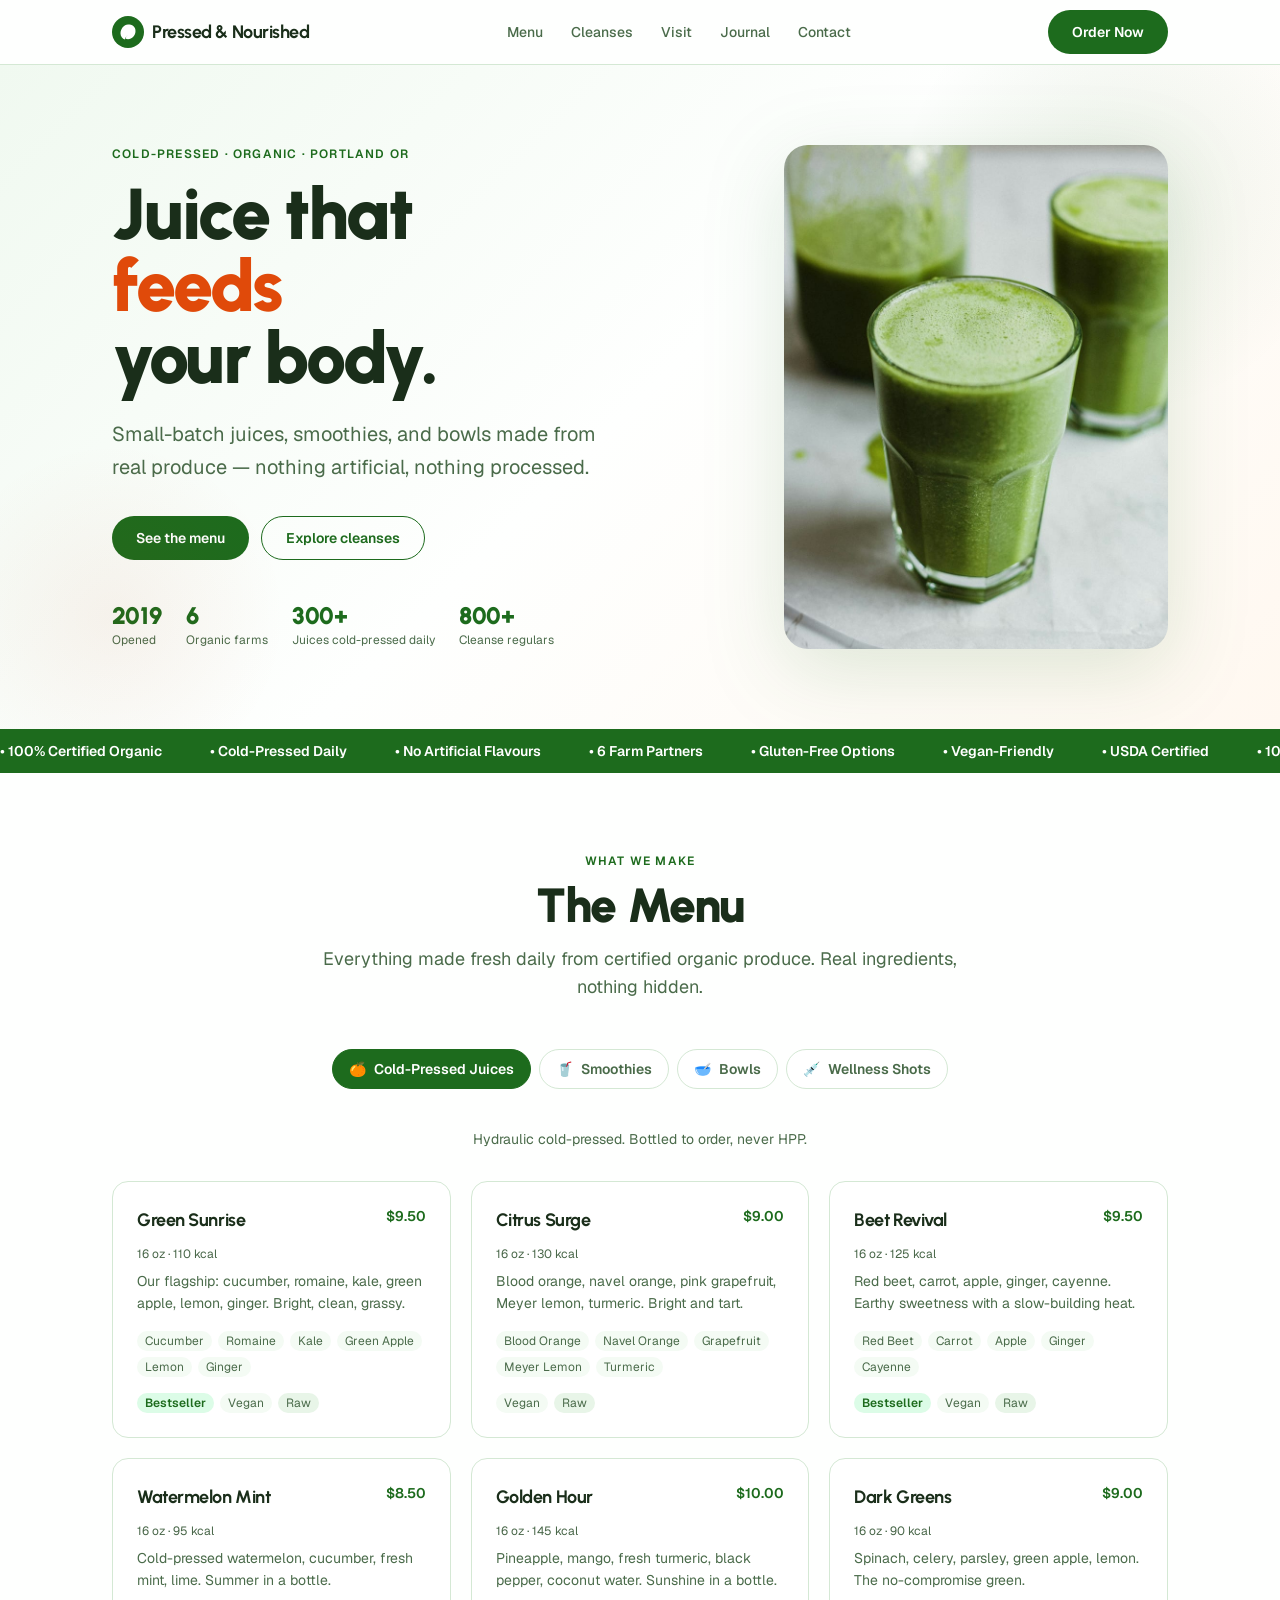
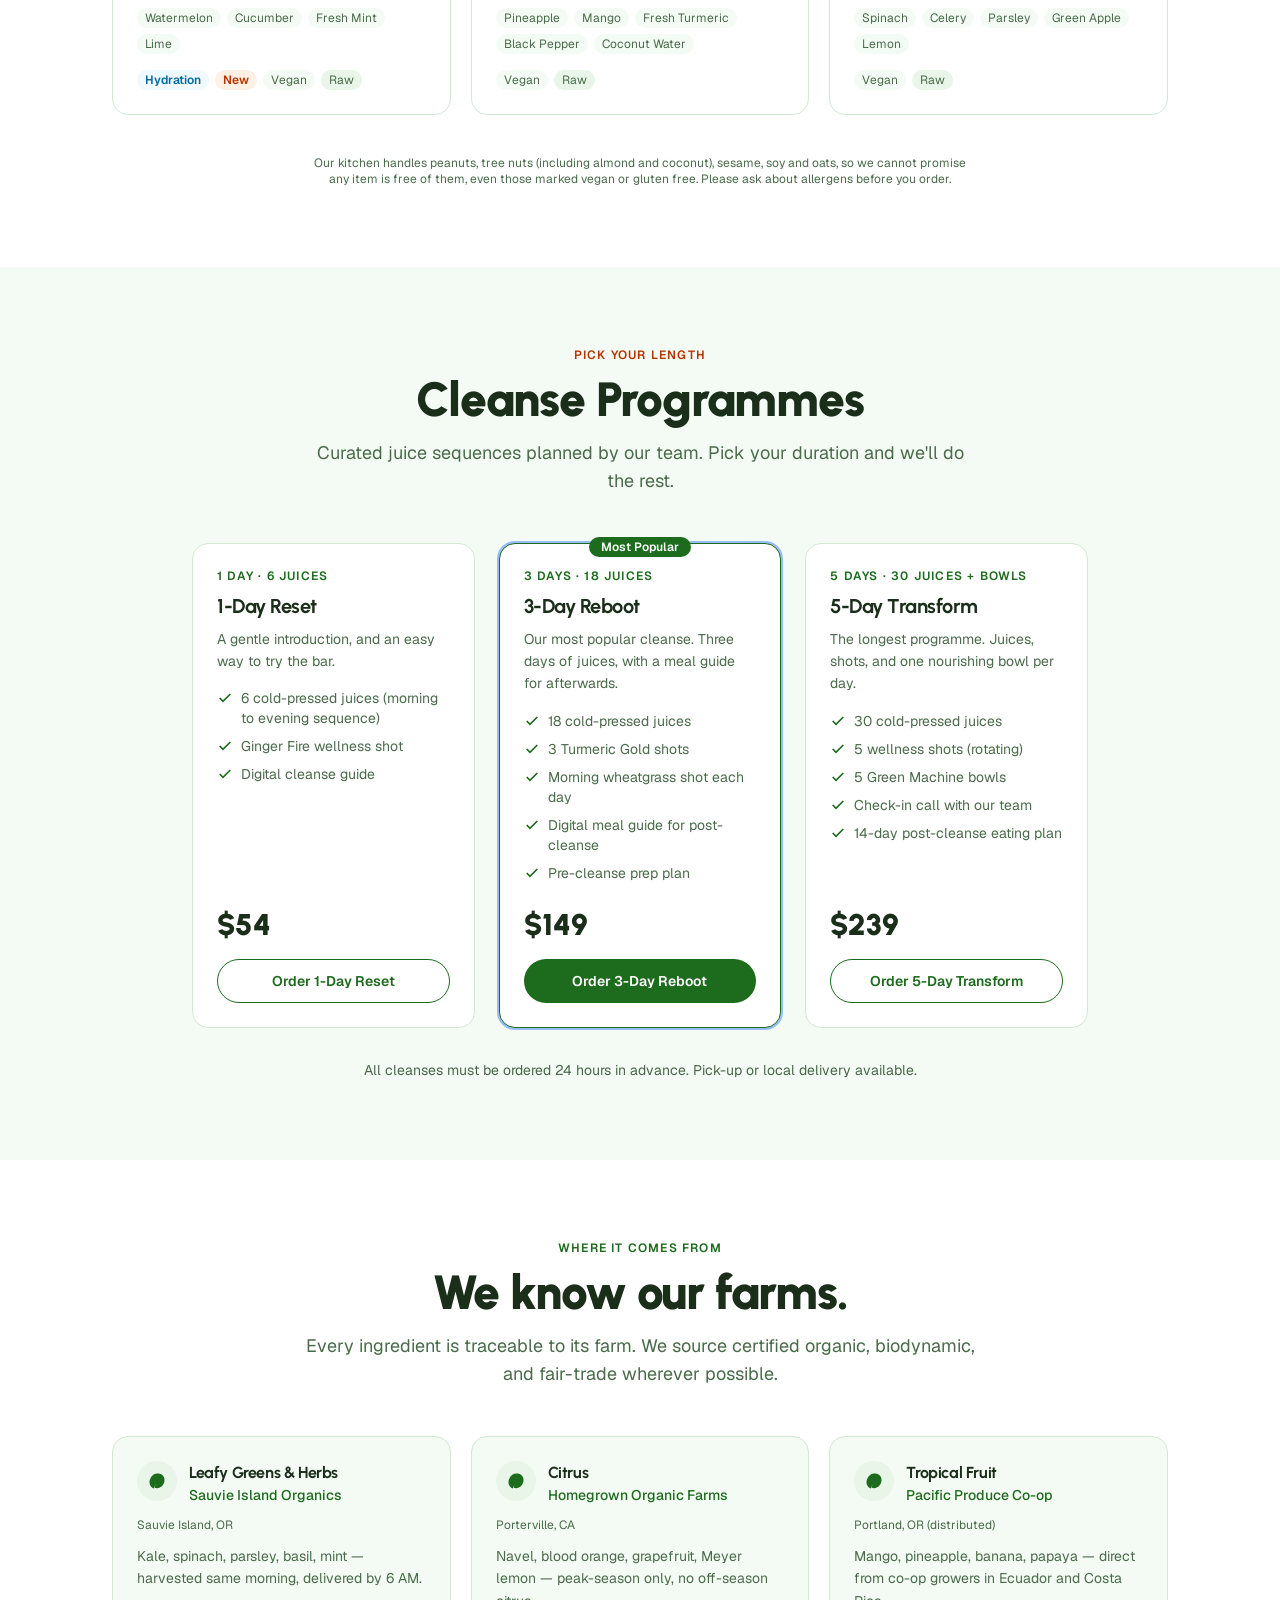
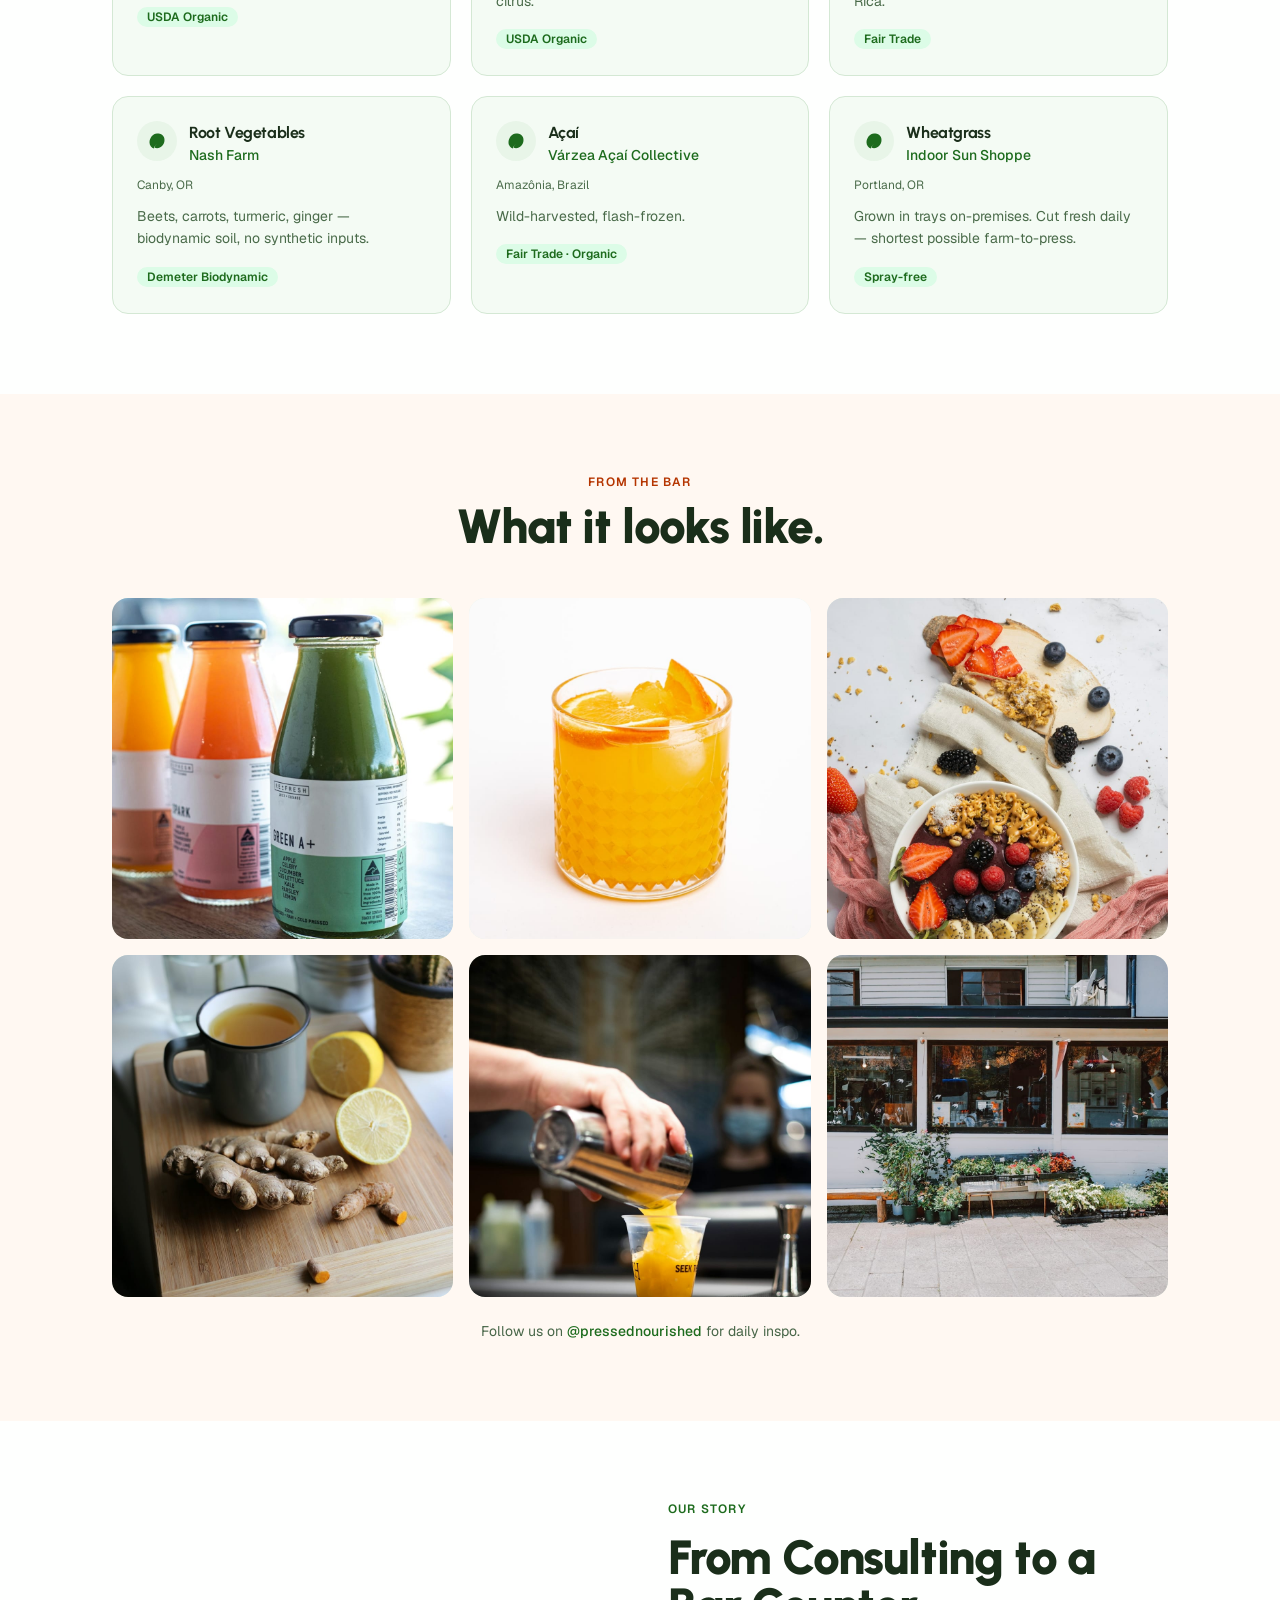
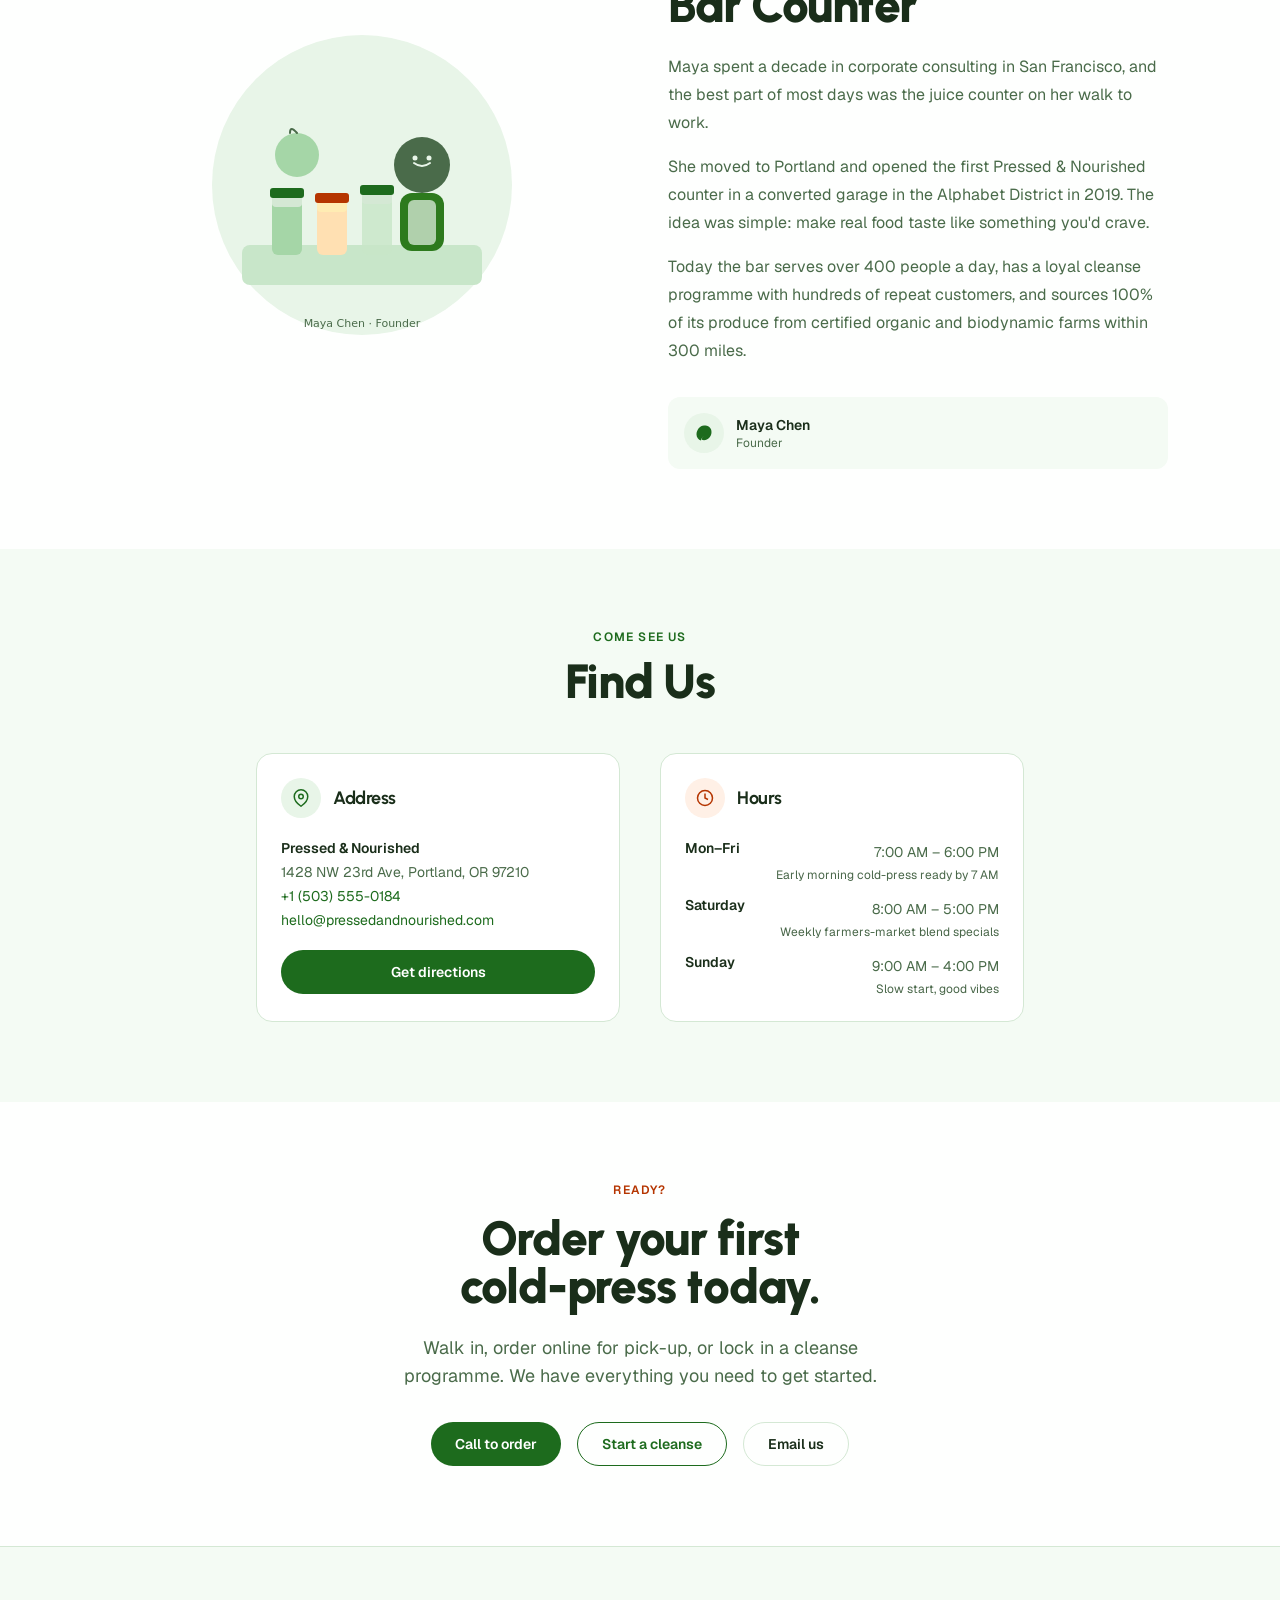
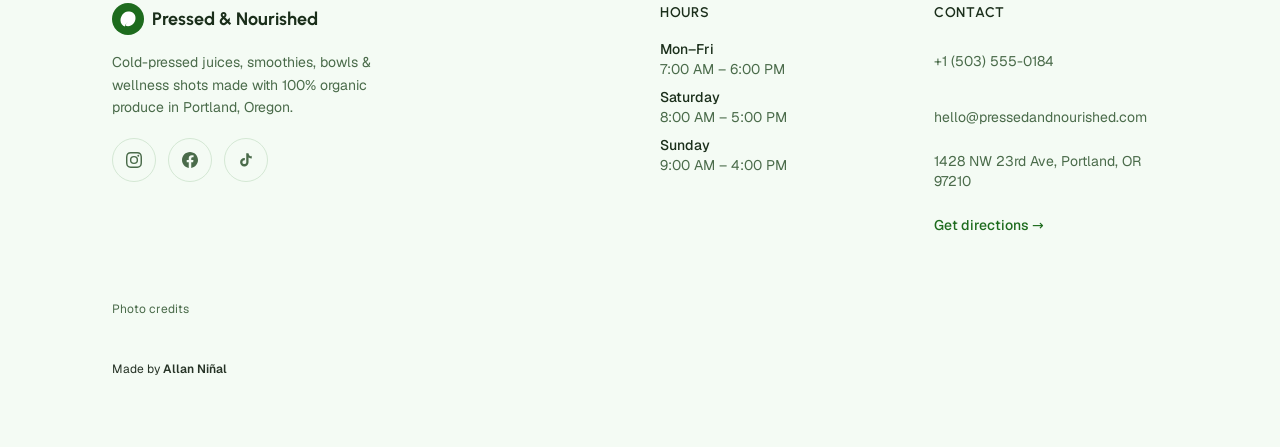
==== index.html @ 3d44700c "Citrus Press HTML edition 1.0.0 Co-Authored-By: Claude Sonnet 5.5 <noreply@anthropic.com> Claude-Ses" ====
<!DOCTYPE html><html lang="en" class="scroll-smooth"> <head><meta charset="utf-8"><meta name="viewport" content="width=device-width, initial-scale=1, viewport-fit=cover"><meta name="theme-color" content="#1D6B1D"><meta name="color-scheme" content="light"><title>Pressed &amp; Nourished — Cold-Pressed Juice Bar, Portland OR</title><meta name="description" content="Portland's cold-pressed juice bar. Small-batch juices, smoothies, açaí bowls, wellness shots and cleanses, all organic, made daily on NW 23rd."><link rel="canonical" href="https://example.com/"><meta name="robots" content="index, follow"><meta name="author" content="Pressed &#38; Nourished"><!-- Open Graph --><meta property="og:title" content="Pressed &#38; Nourished — Cold-Pressed Juice Bar, Portland OR"><meta property="og:description" content="Portland's cold-pressed juice bar. Small-batch juices, smoothies, açaí bowls, wellness shots and cleanses, all organic, made daily on NW 23rd."><meta property="og:url" content="https://example.com/"><meta property="og:type" content="website"><meta property="og:site_name" content="Pressed &#38; Nourished"><meta property="og:locale" content="en_US"><meta property="og:image" content="https://example.com/og-image.png"><meta property="og:image:type" content="image/png"><meta property="og:image:width" content="1200"><meta property="og:image:height" content="630"><meta property="og:image:alt" content="Pressed &#38; Nourished — Cold-Pressed Juice Bar, Portland OR"><!-- Twitter / X --><meta name="twitter:card" content="summary_large_image"><meta name="twitter:site" content="@example"><meta name="twitter:creator" content="@example"><meta name="twitter:title" content="Pressed &#38; Nourished — Cold-Pressed Juice Bar, Portland OR"><meta name="twitter:description" content="Portland's cold-pressed juice bar. Small-batch juices, smoothies, açaí bowls, wellness shots and cleanses, all organic, made daily on NW 23rd."><meta name="twitter:image" content="https://example.com/og-image.png"><link rel="icon" href="./favicon.svg" type="image/svg+xml"><link rel="apple-touch-icon" href="./favicon.svg"><script type="application/ld+json">{"@context":"https://schema.org","@type":["FoodEstablishment","LocalBusiness"],"name":"Pressed & Nourished","description":"Portland's cold-pressed juice bar. Small-batch juices, smoothies, açaí bowls, wellness shots and cleanses, all organic, made daily on NW 23rd.","url":"https://example.com/","telephone":"+1 (503) 555-0184","email":"hello@pressedandnourished.com","address":{"@type":"PostalAddress","streetAddress":"1428 NW 23rd Ave","addressLocality":"Portland","addressRegion":"OR","postalCode":"97210","addressCountry":"US"},"geo":{"@type":"GeoCoordinates","latitude":45.5302,"longitude":-122.6975},"servesCuisine":["Juice","Smoothies","Açaí Bowls"],"priceRange":"$","openingHoursSpecification":[{"@type":"OpeningHoursSpecification","dayOfWeek":["Monday","Tuesday","Wednesday","Thursday","Friday"],"opens":"07:00","closes":"18:00"},{"@type":"OpeningHoursSpecification","dayOfWeek":"Saturday","opens":"08:00","closes":"17:00"},{"@type":"OpeningHoursSpecification","dayOfWeek":"Sunday","opens":"09:00","closes":"16:00"}],"sameAs":["https://instagram.com/pressednourished","https://facebook.com/pressednourished","https://tiktok.com/@pressednourished"],"hasMenu":"https://example.com/#menu","foundingDate":"2019","image":"https://example.com/og-image.png"}</script><script type="application/ld+json">{"@context":"https://schema.org","@type":"Person","name":"Pressed & Nourished","url":"#","sameAs":["#","#","#"]}</script><link rel="stylesheet" href="./assets/index.Bf0A5YHW.css">
<style>@keyframes marquee{0%{transform:translate(0)}to{transform:translate(-50%)}}@media (prefers-reduced-motion: reduce){[data-astro-cid-j7pv25f6][style*="animation:marquee"]{animation:none}}
</style><script type="module">const s=document.querySelectorAll('[role="tab"]'),c=document.querySelectorAll('[role="tabpanel"]');s.forEach(e=>{e.addEventListener("click",()=>{const l=e.dataset.tab;s.forEach(t=>{t.setAttribute("aria-selected","false"),t.classList.remove("active")}),e.setAttribute("aria-selected","true"),e.classList.add("active"),c.forEach(t=>{const a=t;a.style.display=a.dataset.panel===l?"":"none"})})});
</script></head> <body class="min-h-screen flex flex-col antialiased"> <header style="background-color: var(--color-bg); border-bottom: 1px solid var(--color-border);" class="sticky top-0 z-50" data-astro-cid-ctg3m53h> <div class="container-x" data-astro-cid-ctg3m53h> <div class="flex items-center justify-between h-16" data-astro-cid-ctg3m53h> <!-- Logo / brand --> <a href="./index.html" class="flex items-center gap-2 focus-visible:outline-none focus-visible:ring-2 focus-visible:ring-offset-2" style="--tw-ring-color: var(--color-accent);" aria-label="Pressed &#38; Nourished home" data-astro-cid-ctg3m53h> <!-- Leaf icon SVG --> <span aria-hidden="true" style="display:inline-flex;align-items:center;justify-content:center;width:32px;height:32px;background-color:var(--color-accent);border-radius:50%;" data-astro-cid-ctg3m53h> <svg width="18" height="18" viewBox="0 0 24 24" fill="none" aria-hidden="true" data-astro-cid-ctg3m53h> <path d="M12 2C6.5 2 2 8 2 14c0 4 2.5 7 6 8 .5-3 2-5 4-6-2 1-3 3-3 5 1 .3 2 .5 3 .5 5.5 0 10-5 10-11S17.5 2 12 2z" fill="white" data-astro-cid-ctg3m53h></path> </svg> </span> <span class="font-display font-bold text-lg tracking-tight" style="color:var(--color-text);" data-astro-cid-ctg3m53h>Pressed &amp; Nourished</span> </a> <!-- Desktop nav --> <nav aria-label="Primary navigation" class="hidden lg:flex items-center gap-1" data-astro-cid-ctg3m53h> <a href="./menu/index.html" class="nav-link px-3" data-astro-cid-ctg3m53h>Menu</a><a href="./index.html#cleanse" class="nav-link px-3" data-astro-cid-ctg3m53h>Cleanses</a><a href="./index.html#location" class="nav-link px-3" data-astro-cid-ctg3m53h>Visit</a><a href="./journal/index.html" class="nav-link px-3" data-astro-cid-ctg3m53h>Journal</a><a href="./contact/index.html" class="nav-link px-3" data-astro-cid-ctg3m53h>Contact</a> </nav> <!-- CTA --> <a href="./index.html#order" class="btn-primary hidden lg:inline-flex" data-astro-cid-ctg3m53h>Order Now</a> <!-- Phone: menu and order button (no JavaScript) --> <div class="lg:hidden flex items-center gap-2" data-astro-cid-ctg3m53h> <details class="mobile-menu" data-astro-cid-ctg3m53h> <summary aria-label="Menu" data-astro-cid-ctg3m53h>Menu</summary> <nav aria-label="Mobile navigation" data-astro-cid-ctg3m53h> <a href="./menu/index.html" data-astro-cid-ctg3m53h>Menu</a><a href="./index.html#cleanse" data-astro-cid-ctg3m53h>Cleanses</a><a href="./index.html#location" data-astro-cid-ctg3m53h>Visit</a><a href="./journal/index.html" data-astro-cid-ctg3m53h>Journal</a><a href="./contact/index.html" data-astro-cid-ctg3m53h>Contact</a> </nav> </details> <a href="./index.html#order" class="btn-primary text-sm whitespace-nowrap" data-astro-cid-ctg3m53h>Order</a> </div> </div> </div> </header>  <main class="flex-1" id="main-content">    <section id="hero" class="relative overflow-hidden" style="background:linear-gradient(135deg,#F0F9F0 0%,#FEFFFE 50%,#FFF8F0 100%);padding-top:5rem;padding-bottom:5rem;" data-astro-cid-j7pv25f6> <!-- Decorative blobs --> <div aria-hidden="true" style="position:absolute;top:-6rem;right:-4rem;width:28rem;height:28rem;background:radial-gradient(circle,rgba(29,107,29,0.08) 0%,transparent 70%);border-radius:50%;pointer-events:none;" data-astro-cid-j7pv25f6></div> <div aria-hidden="true" style="position:absolute;bottom:-4rem;left:-4rem;width:22rem;height:22rem;background:radial-gradient(circle,rgba(181,53,0,0.06) 0%,transparent 70%);border-radius:50%;pointer-events:none;" data-astro-cid-j7pv25f6></div> <div class="container-x" data-astro-cid-j7pv25f6> <div class="grid lg:grid-cols-2 gap-12 lg:gap-16 items-center" data-astro-cid-j7pv25f6> <!-- Text --> <div data-astro-cid-j7pv25f6> <p class="eyebrow mb-4" data-astro-cid-j7pv25f6>Cold-pressed &middot; Organic &middot; Portland OR</p> <h1 id="hero-heading" class="font-display font-black text-5xl sm:text-6xl lg:text-7xl leading-none mb-6" style="color:var(--color-text);letter-spacing:-0.03em;" data-astro-cid-j7pv25f6>
Juice that<br data-astro-cid-j7pv25f6> <span style="color:var(--color-orange-light);" data-astro-cid-j7pv25f6>feeds</span><br data-astro-cid-j7pv25f6>
your body.
</h1> <p class="text-lg sm:text-xl mb-8 max-w-lg" style="color:var(--color-text-muted);line-height:1.65;" data-astro-cid-j7pv25f6> Small-batch juices, smoothies, and bowls made from real produce — nothing artificial, nothing processed. </p> <div class="flex flex-wrap gap-3" data-astro-cid-j7pv25f6> <a href="#menu" class="btn-primary" data-astro-cid-j7pv25f6>
See the menu
</a> <a href="#cleanse" class="btn-ghost-green" data-astro-cid-j7pv25f6>
Explore cleanses
</a> </div> <!-- Quick trust stats --> <div class="mt-10 flex flex-wrap gap-6" data-astro-cid-j7pv25f6> <div data-astro-cid-j7pv25f6> <p class="font-display font-black text-2xl" style="color:var(--color-accent);" data-astro-cid-j7pv25f6>2019</p> <p class="text-xs" style="color:var(--color-text-muted);" data-astro-cid-j7pv25f6>Opened</p> </div><div data-astro-cid-j7pv25f6> <p class="font-display font-black text-2xl" style="color:var(--color-accent);" data-astro-cid-j7pv25f6>6</p> <p class="text-xs" style="color:var(--color-text-muted);" data-astro-cid-j7pv25f6>Organic farms</p> </div><div data-astro-cid-j7pv25f6> <p class="font-display font-black text-2xl" style="color:var(--color-accent);" data-astro-cid-j7pv25f6>300+</p> <p class="text-xs" style="color:var(--color-text-muted);" data-astro-cid-j7pv25f6>Juices cold-pressed daily</p> </div><div data-astro-cid-j7pv25f6> <p class="font-display font-black text-2xl" style="color:var(--color-accent);" data-astro-cid-j7pv25f6>800+</p> <p class="text-xs" style="color:var(--color-text-muted);" data-astro-cid-j7pv25f6>Cleanse regulars</p> </div> </div> </div> <!-- Hero illustration --> <div class="flex justify-center lg:justify-end" data-astro-cid-j7pv25f6> <div class="relative w-full max-w-sm" data-astro-cid-j7pv25f6> <img src="./images/hero.jpg" alt="A glass of vibrant cold-pressed green juice" width="800" height="1050" fetchpriority="high" decoding="async" class="w-full h-auto rounded-3xl" style="aspect-ratio:8/10.5; object-fit:cover; filter:drop-shadow(0 20px 40px rgba(29,107,29,0.15));" data-astro-cid-j7pv25f6> </div> </div> </div> </div> </section>  <div style="background-color:var(--color-accent);padding:0.75rem 0;overflow:hidden;" aria-hidden="true" data-astro-cid-j7pv25f6> <div style="display:flex;gap:3rem;white-space:nowrap;animation:marquee 18s linear infinite;" data-astro-cid-j7pv25f6> <span class="text-sm font-semibold" style="color:white;" data-astro-cid-j7pv25f6>&#x2022; 100% Certified Organic</span><span class="text-sm font-semibold" style="color:white;" data-astro-cid-j7pv25f6>&#x2022; Cold-Pressed Daily</span><span class="text-sm font-semibold" style="color:white;" data-astro-cid-j7pv25f6>&#x2022; No Artificial Flavours</span><span class="text-sm font-semibold" style="color:white;" data-astro-cid-j7pv25f6>&#x2022; 6 Farm Partners</span><span class="text-sm font-semibold" style="color:white;" data-astro-cid-j7pv25f6>&#x2022; Gluten-Free Options</span><span class="text-sm font-semibold" style="color:white;" data-astro-cid-j7pv25f6>&#x2022; Vegan-Friendly</span><span class="text-sm font-semibold" style="color:white;" data-astro-cid-j7pv25f6>&#x2022; USDA Certified</span><span class="text-sm font-semibold" style="color:white;" data-astro-cid-j7pv25f6>&#x2022; 100% Certified Organic</span><span class="text-sm font-semibold" style="color:white;" data-astro-cid-j7pv25f6>&#x2022; Cold-Pressed Daily</span><span class="text-sm font-semibold" style="color:white;" data-astro-cid-j7pv25f6>&#x2022; No Artificial Flavours</span><span class="text-sm font-semibold" style="color:white;" data-astro-cid-j7pv25f6>&#x2022; 6 Farm Partners</span><span class="text-sm font-semibold" style="color:white;" data-astro-cid-j7pv25f6>&#x2022; Gluten-Free Options</span><span class="text-sm font-semibold" style="color:white;" data-astro-cid-j7pv25f6>&#x2022; Vegan-Friendly</span><span class="text-sm font-semibold" style="color:white;" data-astro-cid-j7pv25f6>&#x2022; USDA Certified</span> </div> </div>   <section id="menu" class="py-20" data-astro-cid-j7pv25f6> <div class="container-x" data-astro-cid-j7pv25f6> <div class="text-center mb-12" data-astro-cid-j7pv25f6> <p class="eyebrow mb-3" data-astro-cid-j7pv25f6>What we make</p> <h2 class="font-display font-black text-4xl sm:text-5xl mb-4" style="color:var(--color-text);" data-astro-cid-j7pv25f6>The Menu</h2> <p class="text-lg max-w-2xl mx-auto" style="color:var(--color-text-muted);" data-astro-cid-j7pv25f6>
Everything made fresh daily from certified organic produce. Real ingredients, nothing hidden.
</p> </div> <!-- Tab buttons --> <div class="flex flex-wrap gap-2 justify-center mb-10" role="tablist" aria-label="Menu categories" data-astro-cid-j7pv25f6> <button role="tab" aria-selected="true" aria-controls="tab-panel-cold-pressed" id="tab-btn-cold-pressed" class="tab-btn" data-tab="cold-pressed" data-astro-cid-j7pv25f6> <span aria-hidden="true" data-astro-cid-j7pv25f6>🍊</span> Cold-Pressed Juices </button><button role="tab" aria-selected="false" aria-controls="tab-panel-smoothies" id="tab-btn-smoothies" class="tab-btn" data-tab="smoothies" data-astro-cid-j7pv25f6> <span aria-hidden="true" data-astro-cid-j7pv25f6>🥤</span> Smoothies </button><button role="tab" aria-selected="false" aria-controls="tab-panel-bowls" id="tab-btn-bowls" class="tab-btn" data-tab="bowls" data-astro-cid-j7pv25f6> <span aria-hidden="true" data-astro-cid-j7pv25f6>🥣</span> Bowls </button><button role="tab" aria-selected="false" aria-controls="tab-panel-shots" id="tab-btn-shots" class="tab-btn" data-tab="shots" data-astro-cid-j7pv25f6> <span aria-hidden="true" data-astro-cid-j7pv25f6>💉</span> Wellness Shots </button> </div> <!-- Tab panels --> <div id="tab-panel-cold-pressed" role="tabpanel" aria-labelledby="tab-btn-cold-pressed" data-panel="cold-pressed" style="" data-astro-cid-j7pv25f6> <p class="text-center text-sm mb-8" style="color:var(--color-text-muted);" data-astro-cid-j7pv25f6>Hydraulic cold-pressed. Bottled to order, never HPP.</p> <div class="grid sm:grid-cols-2 lg:grid-cols-3 gap-5" id="menu-grid-cold-pressed" data-astro-cid-j7pv25f6> <article class="card group relative" data-astro-cid-j7pv25f6> <div class="flex items-start justify-between gap-3 mb-3" data-astro-cid-j7pv25f6> <h3 class="font-display font-bold text-lg" style="color:var(--color-text);" data-astro-cid-j7pv25f6>Green Sunrise</h3> <span class="shrink-0 font-semibold text-sm" style="color:var(--color-accent);" data-astro-cid-j7pv25f6>$9.50</span> </div> <p class="text-xs mb-2" style="color:var(--color-text-subtle);" data-astro-cid-j7pv25f6>16 oz · 110 kcal</p> <p class="text-sm mb-4" style="color:var(--color-text-muted);line-height:1.6;" data-astro-cid-j7pv25f6>Our flagship: cucumber, romaine, kale, green apple, lemon, ginger. Bright, clean, grassy.</p> <!-- Ingredient chips --> <div class="flex flex-wrap gap-1.5 mb-4" data-astro-cid-j7pv25f6> <span class="inline-flex text-xs px-2 py-0.5 rounded-full" style="background-color:var(--color-surface-2);color:var(--color-text-muted);" data-astro-cid-j7pv25f6>Cucumber</span><span class="inline-flex text-xs px-2 py-0.5 rounded-full" style="background-color:var(--color-surface-2);color:var(--color-text-muted);" data-astro-cid-j7pv25f6>Romaine</span><span class="inline-flex text-xs px-2 py-0.5 rounded-full" style="background-color:var(--color-surface-2);color:var(--color-text-muted);" data-astro-cid-j7pv25f6>Kale</span><span class="inline-flex text-xs px-2 py-0.5 rounded-full" style="background-color:var(--color-surface-2);color:var(--color-text-muted);" data-astro-cid-j7pv25f6>Green Apple</span><span class="inline-flex text-xs px-2 py-0.5 rounded-full" style="background-color:var(--color-surface-2);color:var(--color-text-muted);" data-astro-cid-j7pv25f6>Lemon</span><span class="inline-flex text-xs px-2 py-0.5 rounded-full" style="background-color:var(--color-surface-2);color:var(--color-text-muted);" data-astro-cid-j7pv25f6>Ginger</span> </div> <!-- Benefit tags --> <div class="flex flex-wrap gap-1.5" data-astro-cid-j7pv25f6> <span class="inline-flex text-xs font-semibold px-2 py-0.5 rounded-full" style="background-color:var(--color-tag-best-bg);color:var(--color-tag-best);" data-astro-cid-j7pv25f6>Bestseller</span> <span class="inline-flex text-xs px-2 py-0.5 rounded-full" style="background-color:var(--color-surface-2);color:var(--color-text-muted);" data-astro-cid-j7pv25f6>Vegan</span><span class="inline-flex text-xs px-2 py-0.5 rounded-full" style="background-color:var(--color-surface-3);color:var(--color-text-muted);" data-astro-cid-j7pv25f6>Raw</span> </div> </article><article class="card group relative" data-astro-cid-j7pv25f6> <div class="flex items-start justify-between gap-3 mb-3" data-astro-cid-j7pv25f6> <h3 class="font-display font-bold text-lg" style="color:var(--color-text);" data-astro-cid-j7pv25f6>Citrus Surge</h3> <span class="shrink-0 font-semibold text-sm" style="color:var(--color-accent);" data-astro-cid-j7pv25f6>$9.00</span> </div> <p class="text-xs mb-2" style="color:var(--color-text-subtle);" data-astro-cid-j7pv25f6>16 oz · 130 kcal</p> <p class="text-sm mb-4" style="color:var(--color-text-muted);line-height:1.6;" data-astro-cid-j7pv25f6>Blood orange, navel orange, pink grapefruit, Meyer lemon, turmeric. Bright and tart.</p> <!-- Ingredient chips --> <div class="flex flex-wrap gap-1.5 mb-4" data-astro-cid-j7pv25f6> <span class="inline-flex text-xs px-2 py-0.5 rounded-full" style="background-color:var(--color-surface-2);color:var(--color-text-muted);" data-astro-cid-j7pv25f6>Blood Orange</span><span class="inline-flex text-xs px-2 py-0.5 rounded-full" style="background-color:var(--color-surface-2);color:var(--color-text-muted);" data-astro-cid-j7pv25f6>Navel Orange</span><span class="inline-flex text-xs px-2 py-0.5 rounded-full" style="background-color:var(--color-surface-2);color:var(--color-text-muted);" data-astro-cid-j7pv25f6>Grapefruit</span><span class="inline-flex text-xs px-2 py-0.5 rounded-full" style="background-color:var(--color-surface-2);color:var(--color-text-muted);" data-astro-cid-j7pv25f6>Meyer Lemon</span><span class="inline-flex text-xs px-2 py-0.5 rounded-full" style="background-color:var(--color-surface-2);color:var(--color-text-muted);" data-astro-cid-j7pv25f6>Turmeric</span> </div> <!-- Benefit tags --> <div class="flex flex-wrap gap-1.5" data-astro-cid-j7pv25f6>  <span class="inline-flex text-xs px-2 py-0.5 rounded-full" style="background-color:var(--color-surface-2);color:var(--color-text-muted);" data-astro-cid-j7pv25f6>Vegan</span><span class="inline-flex text-xs px-2 py-0.5 rounded-full" style="background-color:var(--color-surface-3);color:var(--color-text-muted);" data-astro-cid-j7pv25f6>Raw</span> </div> </article><article class="card group relative" data-astro-cid-j7pv25f6> <div class="flex items-start justify-between gap-3 mb-3" data-astro-cid-j7pv25f6> <h3 class="font-display font-bold text-lg" style="color:var(--color-text);" data-astro-cid-j7pv25f6>Beet Revival</h3> <span class="shrink-0 font-semibold text-sm" style="color:var(--color-accent);" data-astro-cid-j7pv25f6>$9.50</span> </div> <p class="text-xs mb-2" style="color:var(--color-text-subtle);" data-astro-cid-j7pv25f6>16 oz · 125 kcal</p> <p class="text-sm mb-4" style="color:var(--color-text-muted);line-height:1.6;" data-astro-cid-j7pv25f6>Red beet, carrot, apple, ginger, cayenne. Earthy sweetness with a slow-building heat.</p> <!-- Ingredient chips --> <div class="flex flex-wrap gap-1.5 mb-4" data-astro-cid-j7pv25f6> <span class="inline-flex text-xs px-2 py-0.5 rounded-full" style="background-color:var(--color-surface-2);color:var(--color-text-muted);" data-astro-cid-j7pv25f6>Red Beet</span><span class="inline-flex text-xs px-2 py-0.5 rounded-full" style="background-color:var(--color-surface-2);color:var(--color-text-muted);" data-astro-cid-j7pv25f6>Carrot</span><span class="inline-flex text-xs px-2 py-0.5 rounded-full" style="background-color:var(--color-surface-2);color:var(--color-text-muted);" data-astro-cid-j7pv25f6>Apple</span><span class="inline-flex text-xs px-2 py-0.5 rounded-full" style="background-color:var(--color-surface-2);color:var(--color-text-muted);" data-astro-cid-j7pv25f6>Ginger</span><span class="inline-flex text-xs px-2 py-0.5 rounded-full" style="background-color:var(--color-surface-2);color:var(--color-text-muted);" data-astro-cid-j7pv25f6>Cayenne</span> </div> <!-- Benefit tags --> <div class="flex flex-wrap gap-1.5" data-astro-cid-j7pv25f6> <span class="inline-flex text-xs font-semibold px-2 py-0.5 rounded-full" style="background-color:var(--color-tag-best-bg);color:var(--color-tag-best);" data-astro-cid-j7pv25f6>Bestseller</span> <span class="inline-flex text-xs px-2 py-0.5 rounded-full" style="background-color:var(--color-surface-2);color:var(--color-text-muted);" data-astro-cid-j7pv25f6>Vegan</span><span class="inline-flex text-xs px-2 py-0.5 rounded-full" style="background-color:var(--color-surface-3);color:var(--color-text-muted);" data-astro-cid-j7pv25f6>Raw</span> </div> </article><article class="card group relative" data-astro-cid-j7pv25f6> <div class="flex items-start justify-between gap-3 mb-3" data-astro-cid-j7pv25f6> <h3 class="font-display font-bold text-lg" style="color:var(--color-text);" data-astro-cid-j7pv25f6>Watermelon Mint</h3> <span class="shrink-0 font-semibold text-sm" style="color:var(--color-accent);" data-astro-cid-j7pv25f6>$8.50</span> </div> <p class="text-xs mb-2" style="color:var(--color-text-subtle);" data-astro-cid-j7pv25f6>16 oz · 95 kcal</p> <p class="text-sm mb-4" style="color:var(--color-text-muted);line-height:1.6;" data-astro-cid-j7pv25f6>Cold-pressed watermelon, cucumber, fresh mint, lime. Summer in a bottle.</p> <!-- Ingredient chips --> <div class="flex flex-wrap gap-1.5 mb-4" data-astro-cid-j7pv25f6> <span class="inline-flex text-xs px-2 py-0.5 rounded-full" style="background-color:var(--color-surface-2);color:var(--color-text-muted);" data-astro-cid-j7pv25f6>Watermelon</span><span class="inline-flex text-xs px-2 py-0.5 rounded-full" style="background-color:var(--color-surface-2);color:var(--color-text-muted);" data-astro-cid-j7pv25f6>Cucumber</span><span class="inline-flex text-xs px-2 py-0.5 rounded-full" style="background-color:var(--color-surface-2);color:var(--color-text-muted);" data-astro-cid-j7pv25f6>Fresh Mint</span><span class="inline-flex text-xs px-2 py-0.5 rounded-full" style="background-color:var(--color-surface-2);color:var(--color-text-muted);" data-astro-cid-j7pv25f6>Lime</span> </div> <!-- Benefit tags --> <div class="flex flex-wrap gap-1.5" data-astro-cid-j7pv25f6> <span class="inline-flex text-xs font-semibold px-2 py-0.5 rounded-full" style="background-color:var(--color-tag-hydrate-bg);color:var(--color-tag-hydrate);" data-astro-cid-j7pv25f6>Hydration</span><span class="inline-flex text-xs font-semibold px-2 py-0.5 rounded-full" style="background-color:var(--color-tag-new-bg);color:var(--color-tag-new);" data-astro-cid-j7pv25f6>New</span> <span class="inline-flex text-xs px-2 py-0.5 rounded-full" style="background-color:var(--color-surface-2);color:var(--color-text-muted);" data-astro-cid-j7pv25f6>Vegan</span><span class="inline-flex text-xs px-2 py-0.5 rounded-full" style="background-color:var(--color-surface-3);color:var(--color-text-muted);" data-astro-cid-j7pv25f6>Raw</span> </div> </article><article class="card group relative" data-astro-cid-j7pv25f6> <div class="flex items-start justify-between gap-3 mb-3" data-astro-cid-j7pv25f6> <h3 class="font-display font-bold text-lg" style="color:var(--color-text);" data-astro-cid-j7pv25f6>Golden Hour</h3> <span class="shrink-0 font-semibold text-sm" style="color:var(--color-accent);" data-astro-cid-j7pv25f6>$10.00</span> </div> <p class="text-xs mb-2" style="color:var(--color-text-subtle);" data-astro-cid-j7pv25f6>16 oz · 145 kcal</p> <p class="text-sm mb-4" style="color:var(--color-text-muted);line-height:1.6;" data-astro-cid-j7pv25f6>Pineapple, mango, fresh turmeric, black pepper, coconut water. Sunshine in a bottle.</p> <!-- Ingredient chips --> <div class="flex flex-wrap gap-1.5 mb-4" data-astro-cid-j7pv25f6> <span class="inline-flex text-xs px-2 py-0.5 rounded-full" style="background-color:var(--color-surface-2);color:var(--color-text-muted);" data-astro-cid-j7pv25f6>Pineapple</span><span class="inline-flex text-xs px-2 py-0.5 rounded-full" style="background-color:var(--color-surface-2);color:var(--color-text-muted);" data-astro-cid-j7pv25f6>Mango</span><span class="inline-flex text-xs px-2 py-0.5 rounded-full" style="background-color:var(--color-surface-2);color:var(--color-text-muted);" data-astro-cid-j7pv25f6>Fresh Turmeric</span><span class="inline-flex text-xs px-2 py-0.5 rounded-full" style="background-color:var(--color-surface-2);color:var(--color-text-muted);" data-astro-cid-j7pv25f6>Black Pepper</span><span class="inline-flex text-xs px-2 py-0.5 rounded-full" style="background-color:var(--color-surface-2);color:var(--color-text-muted);" data-astro-cid-j7pv25f6>Coconut Water</span> </div> <!-- Benefit tags --> <div class="flex flex-wrap gap-1.5" data-astro-cid-j7pv25f6>  <span class="inline-flex text-xs px-2 py-0.5 rounded-full" style="background-color:var(--color-surface-2);color:var(--color-text-muted);" data-astro-cid-j7pv25f6>Vegan</span><span class="inline-flex text-xs px-2 py-0.5 rounded-full" style="background-color:var(--color-surface-3);color:var(--color-text-muted);" data-astro-cid-j7pv25f6>Raw</span> </div> </article><article class="card group relative" data-astro-cid-j7pv25f6> <div class="flex items-start justify-between gap-3 mb-3" data-astro-cid-j7pv25f6> <h3 class="font-display font-bold text-lg" style="color:var(--color-text);" data-astro-cid-j7pv25f6>Dark Greens</h3> <span class="shrink-0 font-semibold text-sm" style="color:var(--color-accent);" data-astro-cid-j7pv25f6>$9.00</span> </div> <p class="text-xs mb-2" style="color:var(--color-text-subtle);" data-astro-cid-j7pv25f6>16 oz · 90 kcal</p> <p class="text-sm mb-4" style="color:var(--color-text-muted);line-height:1.6;" data-astro-cid-j7pv25f6>Spinach, celery, parsley, green apple, lemon. The no-compromise green.</p> <!-- Ingredient chips --> <div class="flex flex-wrap gap-1.5 mb-4" data-astro-cid-j7pv25f6> <span class="inline-flex text-xs px-2 py-0.5 rounded-full" style="background-color:var(--color-surface-2);color:var(--color-text-muted);" data-astro-cid-j7pv25f6>Spinach</span><span class="inline-flex text-xs px-2 py-0.5 rounded-full" style="background-color:var(--color-surface-2);color:var(--color-text-muted);" data-astro-cid-j7pv25f6>Celery</span><span class="inline-flex text-xs px-2 py-0.5 rounded-full" style="background-color:var(--color-surface-2);color:var(--color-text-muted);" data-astro-cid-j7pv25f6>Parsley</span><span class="inline-flex text-xs px-2 py-0.5 rounded-full" style="background-color:var(--color-surface-2);color:var(--color-text-muted);" data-astro-cid-j7pv25f6>Green Apple</span><span class="inline-flex text-xs px-2 py-0.5 rounded-full" style="background-color:var(--color-surface-2);color:var(--color-text-muted);" data-astro-cid-j7pv25f6>Lemon</span> </div> <!-- Benefit tags --> <div class="flex flex-wrap gap-1.5" data-astro-cid-j7pv25f6>  <span class="inline-flex text-xs px-2 py-0.5 rounded-full" style="background-color:var(--color-surface-2);color:var(--color-text-muted);" data-astro-cid-j7pv25f6>Vegan</span><span class="inline-flex text-xs px-2 py-0.5 rounded-full" style="background-color:var(--color-surface-3);color:var(--color-text-muted);" data-astro-cid-j7pv25f6>Raw</span> </div> </article> </div> </div><div id="tab-panel-smoothies" role="tabpanel" aria-labelledby="tab-btn-smoothies" data-panel="smoothies" style="display:none" data-astro-cid-j7pv25f6> <p class="text-center text-sm mb-8" style="color:var(--color-text-muted);" data-astro-cid-j7pv25f6>Whole-blended, nothing strained out. Real fruit, no syrup, no ice cream. Protein optional.</p> <div class="grid sm:grid-cols-2 lg:grid-cols-3 gap-5" id="menu-grid-smoothies" data-astro-cid-j7pv25f6> <article class="card group relative" data-astro-cid-j7pv25f6> <div class="flex items-start justify-between gap-3 mb-3" data-astro-cid-j7pv25f6> <h3 class="font-display font-bold text-lg" style="color:var(--color-text);" data-astro-cid-j7pv25f6>Tropic Thunder</h3> <span class="shrink-0 font-semibold text-sm" style="color:var(--color-accent);" data-astro-cid-j7pv25f6>$11.00</span> </div> <p class="text-xs mb-2" style="color:var(--color-text-subtle);" data-astro-cid-j7pv25f6>20 oz · 310 kcal</p> <p class="text-sm mb-4" style="color:var(--color-text-muted);line-height:1.6;" data-astro-cid-j7pv25f6>Mango, pineapple, banana, coconut milk, lime, toasted coconut. A weekend in Hawaii.</p> <!-- Ingredient chips --> <div class="flex flex-wrap gap-1.5 mb-4" data-astro-cid-j7pv25f6> <span class="inline-flex text-xs px-2 py-0.5 rounded-full" style="background-color:var(--color-surface-2);color:var(--color-text-muted);" data-astro-cid-j7pv25f6>Mango</span><span class="inline-flex text-xs px-2 py-0.5 rounded-full" style="background-color:var(--color-surface-2);color:var(--color-text-muted);" data-astro-cid-j7pv25f6>Pineapple</span><span class="inline-flex text-xs px-2 py-0.5 rounded-full" style="background-color:var(--color-surface-2);color:var(--color-text-muted);" data-astro-cid-j7pv25f6>Banana</span><span class="inline-flex text-xs px-2 py-0.5 rounded-full" style="background-color:var(--color-surface-2);color:var(--color-text-muted);" data-astro-cid-j7pv25f6>Coconut Milk</span><span class="inline-flex text-xs px-2 py-0.5 rounded-full" style="background-color:var(--color-surface-2);color:var(--color-text-muted);" data-astro-cid-j7pv25f6>Lime</span><span class="inline-flex text-xs px-2 py-0.5 rounded-full" style="background-color:var(--color-surface-2);color:var(--color-text-muted);" data-astro-cid-j7pv25f6>Toasted Coconut</span> </div> <!-- Benefit tags --> <div class="flex flex-wrap gap-1.5" data-astro-cid-j7pv25f6> <span class="inline-flex text-xs font-semibold px-2 py-0.5 rounded-full" style="background-color:var(--color-tag-best-bg);color:var(--color-tag-best);" data-astro-cid-j7pv25f6>Bestseller</span> <span class="inline-flex text-xs px-2 py-0.5 rounded-full" style="background-color:var(--color-surface-2);color:var(--color-text-muted);" data-astro-cid-j7pv25f6>Vegan</span><span class="inline-flex text-xs px-2 py-0.5 rounded-full" style="background-color:var(--color-surface-2);color:var(--color-text-muted);" data-astro-cid-j7pv25f6>GF</span> </div> </article><article class="card group relative" data-astro-cid-j7pv25f6> <div class="flex items-start justify-between gap-3 mb-3" data-astro-cid-j7pv25f6> <h3 class="font-display font-bold text-lg" style="color:var(--color-text);" data-astro-cid-j7pv25f6>Berry Boost</h3> <span class="shrink-0 font-semibold text-sm" style="color:var(--color-accent);" data-astro-cid-j7pv25f6>$11.50</span> </div> <p class="text-xs mb-2" style="color:var(--color-text-subtle);" data-astro-cid-j7pv25f6>20 oz · 295 kcal</p> <p class="text-sm mb-4" style="color:var(--color-text-muted);line-height:1.6;" data-astro-cid-j7pv25f6>Wild blueberry, strawberry, raspberry, banana, oat milk, flaxseed, vanilla.</p> <!-- Ingredient chips --> <div class="flex flex-wrap gap-1.5 mb-4" data-astro-cid-j7pv25f6> <span class="inline-flex text-xs px-2 py-0.5 rounded-full" style="background-color:var(--color-surface-2);color:var(--color-text-muted);" data-astro-cid-j7pv25f6>Wild Blueberry</span><span class="inline-flex text-xs px-2 py-0.5 rounded-full" style="background-color:var(--color-surface-2);color:var(--color-text-muted);" data-astro-cid-j7pv25f6>Strawberry</span><span class="inline-flex text-xs px-2 py-0.5 rounded-full" style="background-color:var(--color-surface-2);color:var(--color-text-muted);" data-astro-cid-j7pv25f6>Raspberry</span><span class="inline-flex text-xs px-2 py-0.5 rounded-full" style="background-color:var(--color-surface-2);color:var(--color-text-muted);" data-astro-cid-j7pv25f6>Banana</span><span class="inline-flex text-xs px-2 py-0.5 rounded-full" style="background-color:var(--color-surface-2);color:var(--color-text-muted);" data-astro-cid-j7pv25f6>Oat Milk</span><span class="inline-flex text-xs px-2 py-0.5 rounded-full" style="background-color:var(--color-surface-2);color:var(--color-text-muted);" data-astro-cid-j7pv25f6>Flaxseed</span> </div> <!-- Benefit tags --> <div class="flex flex-wrap gap-1.5" data-astro-cid-j7pv25f6> <span class="inline-flex text-xs font-semibold px-2 py-0.5 rounded-full" style="background-color:var(--color-tag-best-bg);color:var(--color-tag-best);" data-astro-cid-j7pv25f6>Bestseller</span> <span class="inline-flex text-xs px-2 py-0.5 rounded-full" style="background-color:var(--color-surface-2);color:var(--color-text-muted);" data-astro-cid-j7pv25f6>Vegan</span> </div> </article><article class="card group relative" data-astro-cid-j7pv25f6> <div class="flex items-start justify-between gap-3 mb-3" data-astro-cid-j7pv25f6> <h3 class="font-display font-bold text-lg" style="color:var(--color-text);" data-astro-cid-j7pv25f6>Green Goddess</h3> <span class="shrink-0 font-semibold text-sm" style="color:var(--color-accent);" data-astro-cid-j7pv25f6>$12.00</span> </div> <p class="text-xs mb-2" style="color:var(--color-text-subtle);" data-astro-cid-j7pv25f6>20 oz · 340 kcal</p> <p class="text-sm mb-4" style="color:var(--color-text-muted);line-height:1.6;" data-astro-cid-j7pv25f6>Spinach, banana, mango, almond milk, hemp seeds, spirulina. Earthy, tropical, protein-forward.</p> <!-- Ingredient chips --> <div class="flex flex-wrap gap-1.5 mb-4" data-astro-cid-j7pv25f6> <span class="inline-flex text-xs px-2 py-0.5 rounded-full" style="background-color:var(--color-surface-2);color:var(--color-text-muted);" data-astro-cid-j7pv25f6>Spinach</span><span class="inline-flex text-xs px-2 py-0.5 rounded-full" style="background-color:var(--color-surface-2);color:var(--color-text-muted);" data-astro-cid-j7pv25f6>Banana</span><span class="inline-flex text-xs px-2 py-0.5 rounded-full" style="background-color:var(--color-surface-2);color:var(--color-text-muted);" data-astro-cid-j7pv25f6>Mango</span><span class="inline-flex text-xs px-2 py-0.5 rounded-full" style="background-color:var(--color-surface-2);color:var(--color-text-muted);" data-astro-cid-j7pv25f6>Almond Milk</span><span class="inline-flex text-xs px-2 py-0.5 rounded-full" style="background-color:var(--color-surface-2);color:var(--color-text-muted);" data-astro-cid-j7pv25f6>Hemp Seeds</span><span class="inline-flex text-xs px-2 py-0.5 rounded-full" style="background-color:var(--color-surface-2);color:var(--color-text-muted);" data-astro-cid-j7pv25f6>Spirulina</span> </div> <!-- Benefit tags --> <div class="flex flex-wrap gap-1.5" data-astro-cid-j7pv25f6>  <span class="inline-flex text-xs px-2 py-0.5 rounded-full" style="background-color:var(--color-surface-2);color:var(--color-text-muted);" data-astro-cid-j7pv25f6>Vegan</span><span class="inline-flex text-xs px-2 py-0.5 rounded-full" style="background-color:var(--color-surface-2);color:var(--color-text-muted);" data-astro-cid-j7pv25f6>GF</span> </div> </article><article class="card group relative" data-astro-cid-j7pv25f6> <div class="flex items-start justify-between gap-3 mb-3" data-astro-cid-j7pv25f6> <h3 class="font-display font-bold text-lg" style="color:var(--color-text);" data-astro-cid-j7pv25f6>PB Power</h3> <span class="shrink-0 font-semibold text-sm" style="color:var(--color-accent);" data-astro-cid-j7pv25f6>$12.50</span> </div> <p class="text-xs mb-2" style="color:var(--color-text-subtle);" data-astro-cid-j7pv25f6>20 oz · 420 kcal</p> <p class="text-sm mb-4" style="color:var(--color-text-muted);line-height:1.6;" data-astro-cid-j7pv25f6>Banana, natural peanut butter, oat milk, Medjool dates, cacao nibs. Fuel for a long day.</p> <!-- Ingredient chips --> <div class="flex flex-wrap gap-1.5 mb-4" data-astro-cid-j7pv25f6> <span class="inline-flex text-xs px-2 py-0.5 rounded-full" style="background-color:var(--color-surface-2);color:var(--color-text-muted);" data-astro-cid-j7pv25f6>Banana</span><span class="inline-flex text-xs px-2 py-0.5 rounded-full" style="background-color:var(--color-surface-2);color:var(--color-text-muted);" data-astro-cid-j7pv25f6>Natural Peanut Butter</span><span class="inline-flex text-xs px-2 py-0.5 rounded-full" style="background-color:var(--color-surface-2);color:var(--color-text-muted);" data-astro-cid-j7pv25f6>Oat Milk</span><span class="inline-flex text-xs px-2 py-0.5 rounded-full" style="background-color:var(--color-surface-2);color:var(--color-text-muted);" data-astro-cid-j7pv25f6>Medjool Dates</span><span class="inline-flex text-xs px-2 py-0.5 rounded-full" style="background-color:var(--color-surface-2);color:var(--color-text-muted);" data-astro-cid-j7pv25f6>Cacao Nibs</span> </div> <!-- Benefit tags --> <div class="flex flex-wrap gap-1.5" data-astro-cid-j7pv25f6> <span class="inline-flex text-xs font-semibold px-2 py-0.5 rounded-full" style="background-color:var(--color-tag-best-bg);color:var(--color-tag-best);" data-astro-cid-j7pv25f6>Bestseller</span> <span class="inline-flex text-xs px-2 py-0.5 rounded-full" style="background-color:var(--color-surface-2);color:var(--color-text-muted);" data-astro-cid-j7pv25f6>Vegan</span> </div> </article> </div> </div><div id="tab-panel-bowls" role="tabpanel" aria-labelledby="tab-btn-bowls" data-panel="bowls" style="display:none" data-astro-cid-j7pv25f6> <p class="text-center text-sm mb-8" style="color:var(--color-text-muted);" data-astro-cid-j7pv25f6>Açaí, pitaya, and grain bases loaded with house-made granola, seasonal fruit, and toppings.</p> <div class="grid sm:grid-cols-2 lg:grid-cols-3 gap-5" id="menu-grid-bowls" data-astro-cid-j7pv25f6> <article class="card group relative" data-astro-cid-j7pv25f6> <div class="flex items-start justify-between gap-3 mb-3" data-astro-cid-j7pv25f6> <h3 class="font-display font-bold text-lg" style="color:var(--color-text);" data-astro-cid-j7pv25f6>Açaí Classic</h3> <span class="shrink-0 font-semibold text-sm" style="color:var(--color-accent);" data-astro-cid-j7pv25f6>$13.50</span> </div>  <p class="text-sm mb-4" style="color:var(--color-text-muted);line-height:1.6;" data-astro-cid-j7pv25f6>Organic açaí, wild blueberry, banana base. Coconut flakes, house granola, sliced banana, honey drizzle.</p> <!-- Ingredient chips --> <div class="flex flex-wrap gap-1.5 mb-4" data-astro-cid-j7pv25f6> <span class="inline-flex text-xs px-2 py-0.5 rounded-full" style="background-color:var(--color-surface-2);color:var(--color-text-muted);" data-astro-cid-j7pv25f6>Organic Açaí</span><span class="inline-flex text-xs px-2 py-0.5 rounded-full" style="background-color:var(--color-surface-2);color:var(--color-text-muted);" data-astro-cid-j7pv25f6>Wild Blueberry</span><span class="inline-flex text-xs px-2 py-0.5 rounded-full" style="background-color:var(--color-surface-2);color:var(--color-text-muted);" data-astro-cid-j7pv25f6>Banana</span><span class="inline-flex text-xs px-2 py-0.5 rounded-full" style="background-color:var(--color-surface-2);color:var(--color-text-muted);" data-astro-cid-j7pv25f6>Coconut Flakes</span><span class="inline-flex text-xs px-2 py-0.5 rounded-full" style="background-color:var(--color-surface-2);color:var(--color-text-muted);" data-astro-cid-j7pv25f6>House Granola</span><span class="inline-flex text-xs px-2 py-0.5 rounded-full" style="background-color:var(--color-surface-2);color:var(--color-text-muted);" data-astro-cid-j7pv25f6>Honey</span> </div> <!-- Benefit tags --> <div class="flex flex-wrap gap-1.5" data-astro-cid-j7pv25f6> <span class="inline-flex text-xs font-semibold px-2 py-0.5 rounded-full" style="background-color:var(--color-tag-best-bg);color:var(--color-tag-best);" data-astro-cid-j7pv25f6>Bestseller</span>  </div> </article><article class="card group relative" data-astro-cid-j7pv25f6> <div class="flex items-start justify-between gap-3 mb-3" data-astro-cid-j7pv25f6> <h3 class="font-display font-bold text-lg" style="color:var(--color-text);" data-astro-cid-j7pv25f6>Pitaya Power</h3> <span class="shrink-0 font-semibold text-sm" style="color:var(--color-accent);" data-astro-cid-j7pv25f6>$14.00</span> </div>  <p class="text-sm mb-4" style="color:var(--color-text-muted);line-height:1.6;" data-astro-cid-j7pv25f6>Pink dragon fruit, mango, pineapple. Crunchy seed granola, kiwi, mango chunks, chia.</p> <!-- Ingredient chips --> <div class="flex flex-wrap gap-1.5 mb-4" data-astro-cid-j7pv25f6> <span class="inline-flex text-xs px-2 py-0.5 rounded-full" style="background-color:var(--color-surface-2);color:var(--color-text-muted);" data-astro-cid-j7pv25f6>Pitaya</span><span class="inline-flex text-xs px-2 py-0.5 rounded-full" style="background-color:var(--color-surface-2);color:var(--color-text-muted);" data-astro-cid-j7pv25f6>Mango</span><span class="inline-flex text-xs px-2 py-0.5 rounded-full" style="background-color:var(--color-surface-2);color:var(--color-text-muted);" data-astro-cid-j7pv25f6>Pineapple</span><span class="inline-flex text-xs px-2 py-0.5 rounded-full" style="background-color:var(--color-surface-2);color:var(--color-text-muted);" data-astro-cid-j7pv25f6>Seed Granola</span><span class="inline-flex text-xs px-2 py-0.5 rounded-full" style="background-color:var(--color-surface-2);color:var(--color-text-muted);" data-astro-cid-j7pv25f6>Kiwi</span><span class="inline-flex text-xs px-2 py-0.5 rounded-full" style="background-color:var(--color-surface-2);color:var(--color-text-muted);" data-astro-cid-j7pv25f6>Chia Seeds</span> </div> <!-- Benefit tags --> <div class="flex flex-wrap gap-1.5" data-astro-cid-j7pv25f6> <span class="inline-flex text-xs font-semibold px-2 py-0.5 rounded-full" style="background-color:var(--color-tag-new-bg);color:var(--color-tag-new);" data-astro-cid-j7pv25f6>New</span> <span class="inline-flex text-xs px-2 py-0.5 rounded-full" style="background-color:var(--color-surface-2);color:var(--color-text-muted);" data-astro-cid-j7pv25f6>Vegan</span> </div> </article><article class="card group relative" data-astro-cid-j7pv25f6> <div class="flex items-start justify-between gap-3 mb-3" data-astro-cid-j7pv25f6> <h3 class="font-display font-bold text-lg" style="color:var(--color-text);" data-astro-cid-j7pv25f6>Green Machine Bowl</h3> <span class="shrink-0 font-semibold text-sm" style="color:var(--color-accent);" data-astro-cid-j7pv25f6>$13.00</span> </div>  <p class="text-sm mb-4" style="color:var(--color-text-muted);line-height:1.6;" data-astro-cid-j7pv25f6>Spinach, pineapple, banana, coconut base. Hemp seeds, fresh berries, drizzle of almond butter.</p> <!-- Ingredient chips --> <div class="flex flex-wrap gap-1.5 mb-4" data-astro-cid-j7pv25f6> <span class="inline-flex text-xs px-2 py-0.5 rounded-full" style="background-color:var(--color-surface-2);color:var(--color-text-muted);" data-astro-cid-j7pv25f6>Spinach</span><span class="inline-flex text-xs px-2 py-0.5 rounded-full" style="background-color:var(--color-surface-2);color:var(--color-text-muted);" data-astro-cid-j7pv25f6>Pineapple</span><span class="inline-flex text-xs px-2 py-0.5 rounded-full" style="background-color:var(--color-surface-2);color:var(--color-text-muted);" data-astro-cid-j7pv25f6>Banana</span><span class="inline-flex text-xs px-2 py-0.5 rounded-full" style="background-color:var(--color-surface-2);color:var(--color-text-muted);" data-astro-cid-j7pv25f6>Coconut Milk</span><span class="inline-flex text-xs px-2 py-0.5 rounded-full" style="background-color:var(--color-surface-2);color:var(--color-text-muted);" data-astro-cid-j7pv25f6>Hemp Seeds</span><span class="inline-flex text-xs px-2 py-0.5 rounded-full" style="background-color:var(--color-surface-2);color:var(--color-text-muted);" data-astro-cid-j7pv25f6>Almond Butter</span> </div> <!-- Benefit tags --> <div class="flex flex-wrap gap-1.5" data-astro-cid-j7pv25f6>  <span class="inline-flex text-xs px-2 py-0.5 rounded-full" style="background-color:var(--color-surface-2);color:var(--color-text-muted);" data-astro-cid-j7pv25f6>Vegan</span><span class="inline-flex text-xs px-2 py-0.5 rounded-full" style="background-color:var(--color-surface-2);color:var(--color-text-muted);" data-astro-cid-j7pv25f6>GF</span> </div> </article><article class="card group relative" data-astro-cid-j7pv25f6> <div class="flex items-start justify-between gap-3 mb-3" data-astro-cid-j7pv25f6> <h3 class="font-display font-bold text-lg" style="color:var(--color-text);" data-astro-cid-j7pv25f6>Quinoa Fuel Bowl</h3> <span class="shrink-0 font-semibold text-sm" style="color:var(--color-accent);" data-astro-cid-j7pv25f6>$14.50</span> </div>  <p class="text-sm mb-4" style="color:var(--color-text-muted);line-height:1.6;" data-astro-cid-j7pv25f6>Warm quinoa, roasted sweet potato, avocado, edamame, radish, lemon-tahini, pumpkin seeds.</p> <!-- Ingredient chips --> <div class="flex flex-wrap gap-1.5 mb-4" data-astro-cid-j7pv25f6> <span class="inline-flex text-xs px-2 py-0.5 rounded-full" style="background-color:var(--color-surface-2);color:var(--color-text-muted);" data-astro-cid-j7pv25f6>Quinoa</span><span class="inline-flex text-xs px-2 py-0.5 rounded-full" style="background-color:var(--color-surface-2);color:var(--color-text-muted);" data-astro-cid-j7pv25f6>Sweet Potato</span><span class="inline-flex text-xs px-2 py-0.5 rounded-full" style="background-color:var(--color-surface-2);color:var(--color-text-muted);" data-astro-cid-j7pv25f6>Avocado</span><span class="inline-flex text-xs px-2 py-0.5 rounded-full" style="background-color:var(--color-surface-2);color:var(--color-text-muted);" data-astro-cid-j7pv25f6>Edamame</span><span class="inline-flex text-xs px-2 py-0.5 rounded-full" style="background-color:var(--color-surface-2);color:var(--color-text-muted);" data-astro-cid-j7pv25f6>Radish</span><span class="inline-flex text-xs px-2 py-0.5 rounded-full" style="background-color:var(--color-surface-2);color:var(--color-text-muted);" data-astro-cid-j7pv25f6>Lemon-Tahini</span><span class="inline-flex text-xs px-2 py-0.5 rounded-full" style="background-color:var(--color-surface-2);color:var(--color-text-muted);" data-astro-cid-j7pv25f6>Pumpkin Seeds</span> </div> <!-- Benefit tags --> <div class="flex flex-wrap gap-1.5" data-astro-cid-j7pv25f6>  <span class="inline-flex text-xs px-2 py-0.5 rounded-full" style="background-color:var(--color-surface-2);color:var(--color-text-muted);" data-astro-cid-j7pv25f6>Vegan</span><span class="inline-flex text-xs px-2 py-0.5 rounded-full" style="background-color:var(--color-surface-2);color:var(--color-text-muted);" data-astro-cid-j7pv25f6>GF</span> </div> </article> </div> </div><div id="tab-panel-shots" role="tabpanel" aria-labelledby="tab-btn-shots" data-panel="shots" style="display:none" data-astro-cid-j7pv25f6> <p class="text-center text-sm mb-8" style="color:var(--color-text-muted);" data-astro-cid-j7pv25f6>2 oz concentrated boosts. Taken solo or added to any juice or smoothie.</p> <div class="grid sm:grid-cols-2 lg:grid-cols-3 gap-5" id="menu-grid-shots" data-astro-cid-j7pv25f6> <article class="card group relative" data-astro-cid-j7pv25f6> <div class="flex items-start justify-between gap-3 mb-3" data-astro-cid-j7pv25f6> <h3 class="font-display font-bold text-lg" style="color:var(--color-text);" data-astro-cid-j7pv25f6>Ginger Fire</h3> <span class="shrink-0 font-semibold text-sm" style="color:var(--color-accent);" data-astro-cid-j7pv25f6>$3.50</span> </div> <p class="text-xs mb-2" style="color:var(--color-text-subtle);" data-astro-cid-j7pv25f6>2 oz · 15 kcal</p> <p class="text-sm mb-4" style="color:var(--color-text-muted);line-height:1.6;" data-astro-cid-j7pv25f6>Fresh ginger, lemon, cayenne. Hot, sharp and bright.</p> <!-- Ingredient chips --> <div class="flex flex-wrap gap-1.5 mb-4" data-astro-cid-j7pv25f6> <span class="inline-flex text-xs px-2 py-0.5 rounded-full" style="background-color:var(--color-surface-2);color:var(--color-text-muted);" data-astro-cid-j7pv25f6>Fresh Ginger</span><span class="inline-flex text-xs px-2 py-0.5 rounded-full" style="background-color:var(--color-surface-2);color:var(--color-text-muted);" data-astro-cid-j7pv25f6>Lemon</span><span class="inline-flex text-xs px-2 py-0.5 rounded-full" style="background-color:var(--color-surface-2);color:var(--color-text-muted);" data-astro-cid-j7pv25f6>Cayenne</span> </div> <!-- Benefit tags --> <div class="flex flex-wrap gap-1.5" data-astro-cid-j7pv25f6> <span class="inline-flex text-xs font-semibold px-2 py-0.5 rounded-full" style="background-color:var(--color-tag-best-bg);color:var(--color-tag-best);" data-astro-cid-j7pv25f6>Bestseller</span> <span class="inline-flex text-xs px-2 py-0.5 rounded-full" style="background-color:var(--color-surface-2);color:var(--color-text-muted);" data-astro-cid-j7pv25f6>Vegan</span><span class="inline-flex text-xs px-2 py-0.5 rounded-full" style="background-color:var(--color-surface-3);color:var(--color-text-muted);" data-astro-cid-j7pv25f6>Raw</span> </div> </article><article class="card group relative" data-astro-cid-j7pv25f6> <div class="flex items-start justify-between gap-3 mb-3" data-astro-cid-j7pv25f6> <h3 class="font-display font-bold text-lg" style="color:var(--color-text);" data-astro-cid-j7pv25f6>Turmeric Gold</h3> <span class="shrink-0 font-semibold text-sm" style="color:var(--color-accent);" data-astro-cid-j7pv25f6>$3.50</span> </div> <p class="text-xs mb-2" style="color:var(--color-text-subtle);" data-astro-cid-j7pv25f6>2 oz · 25 kcal</p> <p class="text-sm mb-4" style="color:var(--color-text-muted);line-height:1.6;" data-astro-cid-j7pv25f6>Fresh turmeric, ginger, black pepper, orange, coconut oil. Warm and peppery.</p> <!-- Ingredient chips --> <div class="flex flex-wrap gap-1.5 mb-4" data-astro-cid-j7pv25f6> <span class="inline-flex text-xs px-2 py-0.5 rounded-full" style="background-color:var(--color-surface-2);color:var(--color-text-muted);" data-astro-cid-j7pv25f6>Fresh Turmeric</span><span class="inline-flex text-xs px-2 py-0.5 rounded-full" style="background-color:var(--color-surface-2);color:var(--color-text-muted);" data-astro-cid-j7pv25f6>Ginger</span><span class="inline-flex text-xs px-2 py-0.5 rounded-full" style="background-color:var(--color-surface-2);color:var(--color-text-muted);" data-astro-cid-j7pv25f6>Black Pepper</span><span class="inline-flex text-xs px-2 py-0.5 rounded-full" style="background-color:var(--color-surface-2);color:var(--color-text-muted);" data-astro-cid-j7pv25f6>Orange</span><span class="inline-flex text-xs px-2 py-0.5 rounded-full" style="background-color:var(--color-surface-2);color:var(--color-text-muted);" data-astro-cid-j7pv25f6>Coconut Oil</span> </div> <!-- Benefit tags --> <div class="flex flex-wrap gap-1.5" data-astro-cid-j7pv25f6>  <span class="inline-flex text-xs px-2 py-0.5 rounded-full" style="background-color:var(--color-surface-2);color:var(--color-text-muted);" data-astro-cid-j7pv25f6>Vegan</span><span class="inline-flex text-xs px-2 py-0.5 rounded-full" style="background-color:var(--color-surface-3);color:var(--color-text-muted);" data-astro-cid-j7pv25f6>Raw</span> </div> </article><article class="card group relative" data-astro-cid-j7pv25f6> <div class="flex items-start justify-between gap-3 mb-3" data-astro-cid-j7pv25f6> <h3 class="font-display font-bold text-lg" style="color:var(--color-text);" data-astro-cid-j7pv25f6>Wheatgrass Pure</h3> <span class="shrink-0 font-semibold text-sm" style="color:var(--color-accent);" data-astro-cid-j7pv25f6>$4.00</span> </div> <p class="text-xs mb-2" style="color:var(--color-text-subtle);" data-astro-cid-j7pv25f6>2 oz · 10 kcal</p> <p class="text-sm mb-4" style="color:var(--color-text-muted);line-height:1.6;" data-astro-cid-j7pv25f6>Fresh-cut wheatgrass pressed to order. Grassy and sweet.</p> <!-- Ingredient chips --> <div class="flex flex-wrap gap-1.5 mb-4" data-astro-cid-j7pv25f6> <span class="inline-flex text-xs px-2 py-0.5 rounded-full" style="background-color:var(--color-surface-2);color:var(--color-text-muted);" data-astro-cid-j7pv25f6>Fresh Wheatgrass</span> </div> <!-- Benefit tags --> <div class="flex flex-wrap gap-1.5" data-astro-cid-j7pv25f6>  <span class="inline-flex text-xs px-2 py-0.5 rounded-full" style="background-color:var(--color-surface-2);color:var(--color-text-muted);" data-astro-cid-j7pv25f6>Vegan</span><span class="inline-flex text-xs px-2 py-0.5 rounded-full" style="background-color:var(--color-surface-3);color:var(--color-text-muted);" data-astro-cid-j7pv25f6>Raw</span> </div> </article><article class="card group relative" data-astro-cid-j7pv25f6> <div class="flex items-start justify-between gap-3 mb-3" data-astro-cid-j7pv25f6> <h3 class="font-display font-bold text-lg" style="color:var(--color-text);" data-astro-cid-j7pv25f6>Aloe Calm</h3> <span class="shrink-0 font-semibold text-sm" style="color:var(--color-accent);" data-astro-cid-j7pv25f6>$3.50</span> </div> <p class="text-xs mb-2" style="color:var(--color-text-subtle);" data-astro-cid-j7pv25f6>2 oz · 8 kcal</p> <p class="text-sm mb-4" style="color:var(--color-text-muted);line-height:1.6;" data-astro-cid-j7pv25f6>Cold-pressed aloe vera, cucumber, mint. Cool and mild.</p> <!-- Ingredient chips --> <div class="flex flex-wrap gap-1.5 mb-4" data-astro-cid-j7pv25f6> <span class="inline-flex text-xs px-2 py-0.5 rounded-full" style="background-color:var(--color-surface-2);color:var(--color-text-muted);" data-astro-cid-j7pv25f6>Aloe Vera</span><span class="inline-flex text-xs px-2 py-0.5 rounded-full" style="background-color:var(--color-surface-2);color:var(--color-text-muted);" data-astro-cid-j7pv25f6>Cucumber</span><span class="inline-flex text-xs px-2 py-0.5 rounded-full" style="background-color:var(--color-surface-2);color:var(--color-text-muted);" data-astro-cid-j7pv25f6>Mint</span> </div> <!-- Benefit tags --> <div class="flex flex-wrap gap-1.5" data-astro-cid-j7pv25f6> <span class="inline-flex text-xs font-semibold px-2 py-0.5 rounded-full" style="background-color:var(--color-tag-hydrate-bg);color:var(--color-tag-hydrate);" data-astro-cid-j7pv25f6>Hydration</span> <span class="inline-flex text-xs px-2 py-0.5 rounded-full" style="background-color:var(--color-surface-2);color:var(--color-text-muted);" data-astro-cid-j7pv25f6>Vegan</span><span class="inline-flex text-xs px-2 py-0.5 rounded-full" style="background-color:var(--color-surface-3);color:var(--color-text-muted);" data-astro-cid-j7pv25f6>Raw</span> </div> </article> </div> </div> <p class="text-center text-xs mt-10 max-w-2xl mx-auto" style="color:var(--color-text-muted);" data-menu-note data-astro-cid-j7pv25f6>Our kitchen handles peanuts, tree nuts (including almond and coconut), sesame, soy and oats, so we cannot promise any item is free of them, even those marked vegan or gluten free. Please ask about allergens before you order.</p> </div> </section>  <section id="cleanse" style="background-color:var(--color-surface-2);padding:5rem 0;" data-astro-cid-j7pv25f6> <div class="container-x" data-astro-cid-j7pv25f6> <div class="text-center mb-12" data-astro-cid-j7pv25f6> <p class="eyebrow-orange mb-3" data-astro-cid-j7pv25f6>Pick your length</p> <h2 class="font-display font-black text-4xl sm:text-5xl mb-4" style="color:var(--color-text);" data-astro-cid-j7pv25f6>Cleanse Programmes</h2> <p class="text-lg max-w-2xl mx-auto" style="color:var(--color-text-muted);" data-astro-cid-j7pv25f6>
Curated juice sequences planned by our team. Pick your duration and we'll do the rest.
</p> </div> <div class="grid md:grid-cols-3 gap-6 max-w-4xl mx-auto" data-astro-cid-j7pv25f6> <article class="card relative flex flex-col " style="" data-astro-cid-j7pv25f6>  <div class="mb-4" data-astro-cid-j7pv25f6> <p class="eyebrow text-xs mb-2" data-astro-cid-j7pv25f6>1 Day · 6 juices</p> <h3 class="font-display font-bold text-xl mb-2" style="color:var(--color-text);" data-astro-cid-j7pv25f6>1-Day Reset</h3> <p class="text-sm" style="color:var(--color-text-muted);line-height:1.6;" data-astro-cid-j7pv25f6>A gentle introduction, and an easy way to try the bar.</p> </div> <ul class="space-y-2 mb-6 flex-1" data-astro-cid-j7pv25f6> <li class="flex items-start gap-2 text-sm" style="color:var(--color-text-muted);" data-astro-cid-j7pv25f6> <svg width="16" height="16" viewBox="0 0 24 24" fill="none" stroke="currentColor" stroke-width="2.5" class="mt-0.5 shrink-0" style="color:var(--color-accent);" aria-hidden="true" data-astro-cid-j7pv25f6> <polyline points="20 6 9 17 4 12" data-astro-cid-j7pv25f6></polyline> </svg> 6 cold-pressed juices (morning to evening sequence) </li><li class="flex items-start gap-2 text-sm" style="color:var(--color-text-muted);" data-astro-cid-j7pv25f6> <svg width="16" height="16" viewBox="0 0 24 24" fill="none" stroke="currentColor" stroke-width="2.5" class="mt-0.5 shrink-0" style="color:var(--color-accent);" aria-hidden="true" data-astro-cid-j7pv25f6> <polyline points="20 6 9 17 4 12" data-astro-cid-j7pv25f6></polyline> </svg> Ginger Fire wellness shot </li><li class="flex items-start gap-2 text-sm" style="color:var(--color-text-muted);" data-astro-cid-j7pv25f6> <svg width="16" height="16" viewBox="0 0 24 24" fill="none" stroke="currentColor" stroke-width="2.5" class="mt-0.5 shrink-0" style="color:var(--color-accent);" aria-hidden="true" data-astro-cid-j7pv25f6> <polyline points="20 6 9 17 4 12" data-astro-cid-j7pv25f6></polyline> </svg> Digital cleanse guide </li> </ul> <div class="mt-auto" data-astro-cid-j7pv25f6> <p class="font-display font-black text-3xl mb-4" style="color:var(--color-text);" data-astro-cid-j7pv25f6>$54</p> <a href="#order" class="btn-ghost-green w-full text-center" data-astro-cid-j7pv25f6>
Order 1-Day Reset </a> </div> </article><article class="card relative flex flex-col ring-2" style="ring-color:var(--color-accent);border-color:var(--color-accent);" data-astro-cid-j7pv25f6> <div class="absolute -top-3 left-1/2 -translate-x-1/2" data-astro-cid-j7pv25f6> <span class="inline-flex items-center px-3 py-0.5 rounded-full text-xs font-semibold" style="background-color:var(--color-accent);color:white;" data-astro-cid-j7pv25f6>Most Popular</span> </div> <div class="mb-4" data-astro-cid-j7pv25f6> <p class="eyebrow text-xs mb-2" data-astro-cid-j7pv25f6>3 Days · 18 juices</p> <h3 class="font-display font-bold text-xl mb-2" style="color:var(--color-text);" data-astro-cid-j7pv25f6>3-Day Reboot</h3> <p class="text-sm" style="color:var(--color-text-muted);line-height:1.6;" data-astro-cid-j7pv25f6>Our most popular cleanse. Three days of juices, with a meal guide for afterwards.</p> </div> <ul class="space-y-2 mb-6 flex-1" data-astro-cid-j7pv25f6> <li class="flex items-start gap-2 text-sm" style="color:var(--color-text-muted);" data-astro-cid-j7pv25f6> <svg width="16" height="16" viewBox="0 0 24 24" fill="none" stroke="currentColor" stroke-width="2.5" class="mt-0.5 shrink-0" style="color:var(--color-accent);" aria-hidden="true" data-astro-cid-j7pv25f6> <polyline points="20 6 9 17 4 12" data-astro-cid-j7pv25f6></polyline> </svg> 18 cold-pressed juices </li><li class="flex items-start gap-2 text-sm" style="color:var(--color-text-muted);" data-astro-cid-j7pv25f6> <svg width="16" height="16" viewBox="0 0 24 24" fill="none" stroke="currentColor" stroke-width="2.5" class="mt-0.5 shrink-0" style="color:var(--color-accent);" aria-hidden="true" data-astro-cid-j7pv25f6> <polyline points="20 6 9 17 4 12" data-astro-cid-j7pv25f6></polyline> </svg> 3 Turmeric Gold shots </li><li class="flex items-start gap-2 text-sm" style="color:var(--color-text-muted);" data-astro-cid-j7pv25f6> <svg width="16" height="16" viewBox="0 0 24 24" fill="none" stroke="currentColor" stroke-width="2.5" class="mt-0.5 shrink-0" style="color:var(--color-accent);" aria-hidden="true" data-astro-cid-j7pv25f6> <polyline points="20 6 9 17 4 12" data-astro-cid-j7pv25f6></polyline> </svg> Morning wheatgrass shot each day </li><li class="flex items-start gap-2 text-sm" style="color:var(--color-text-muted);" data-astro-cid-j7pv25f6> <svg width="16" height="16" viewBox="0 0 24 24" fill="none" stroke="currentColor" stroke-width="2.5" class="mt-0.5 shrink-0" style="color:var(--color-accent);" aria-hidden="true" data-astro-cid-j7pv25f6> <polyline points="20 6 9 17 4 12" data-astro-cid-j7pv25f6></polyline> </svg> Digital meal guide for post-cleanse </li><li class="flex items-start gap-2 text-sm" style="color:var(--color-text-muted);" data-astro-cid-j7pv25f6> <svg width="16" height="16" viewBox="0 0 24 24" fill="none" stroke="currentColor" stroke-width="2.5" class="mt-0.5 shrink-0" style="color:var(--color-accent);" aria-hidden="true" data-astro-cid-j7pv25f6> <polyline points="20 6 9 17 4 12" data-astro-cid-j7pv25f6></polyline> </svg> Pre-cleanse prep plan </li> </ul> <div class="mt-auto" data-astro-cid-j7pv25f6> <p class="font-display font-black text-3xl mb-4" style="color:var(--color-text);" data-astro-cid-j7pv25f6>$149</p> <a href="#order" class="btn-primary w-full text-center" data-astro-cid-j7pv25f6>
Order 3-Day Reboot </a> </div> </article><article class="card relative flex flex-col " style="" data-astro-cid-j7pv25f6>  <div class="mb-4" data-astro-cid-j7pv25f6> <p class="eyebrow text-xs mb-2" data-astro-cid-j7pv25f6>5 Days · 30 juices + bowls</p> <h3 class="font-display font-bold text-xl mb-2" style="color:var(--color-text);" data-astro-cid-j7pv25f6>5-Day Transform</h3> <p class="text-sm" style="color:var(--color-text-muted);line-height:1.6;" data-astro-cid-j7pv25f6>The longest programme. Juices, shots, and one nourishing bowl per day.</p> </div> <ul class="space-y-2 mb-6 flex-1" data-astro-cid-j7pv25f6> <li class="flex items-start gap-2 text-sm" style="color:var(--color-text-muted);" data-astro-cid-j7pv25f6> <svg width="16" height="16" viewBox="0 0 24 24" fill="none" stroke="currentColor" stroke-width="2.5" class="mt-0.5 shrink-0" style="color:var(--color-accent);" aria-hidden="true" data-astro-cid-j7pv25f6> <polyline points="20 6 9 17 4 12" data-astro-cid-j7pv25f6></polyline> </svg> 30 cold-pressed juices </li><li class="flex items-start gap-2 text-sm" style="color:var(--color-text-muted);" data-astro-cid-j7pv25f6> <svg width="16" height="16" viewBox="0 0 24 24" fill="none" stroke="currentColor" stroke-width="2.5" class="mt-0.5 shrink-0" style="color:var(--color-accent);" aria-hidden="true" data-astro-cid-j7pv25f6> <polyline points="20 6 9 17 4 12" data-astro-cid-j7pv25f6></polyline> </svg> 5 wellness shots (rotating) </li><li class="flex items-start gap-2 text-sm" style="color:var(--color-text-muted);" data-astro-cid-j7pv25f6> <svg width="16" height="16" viewBox="0 0 24 24" fill="none" stroke="currentColor" stroke-width="2.5" class="mt-0.5 shrink-0" style="color:var(--color-accent);" aria-hidden="true" data-astro-cid-j7pv25f6> <polyline points="20 6 9 17 4 12" data-astro-cid-j7pv25f6></polyline> </svg> 5 Green Machine bowls </li><li class="flex items-start gap-2 text-sm" style="color:var(--color-text-muted);" data-astro-cid-j7pv25f6> <svg width="16" height="16" viewBox="0 0 24 24" fill="none" stroke="currentColor" stroke-width="2.5" class="mt-0.5 shrink-0" style="color:var(--color-accent);" aria-hidden="true" data-astro-cid-j7pv25f6> <polyline points="20 6 9 17 4 12" data-astro-cid-j7pv25f6></polyline> </svg> Check-in call with our team </li><li class="flex items-start gap-2 text-sm" style="color:var(--color-text-muted);" data-astro-cid-j7pv25f6> <svg width="16" height="16" viewBox="0 0 24 24" fill="none" stroke="currentColor" stroke-width="2.5" class="mt-0.5 shrink-0" style="color:var(--color-accent);" aria-hidden="true" data-astro-cid-j7pv25f6> <polyline points="20 6 9 17 4 12" data-astro-cid-j7pv25f6></polyline> </svg> 14-day post-cleanse eating plan </li> </ul> <div class="mt-auto" data-astro-cid-j7pv25f6> <p class="font-display font-black text-3xl mb-4" style="color:var(--color-text);" data-astro-cid-j7pv25f6>$239</p> <a href="#order" class="btn-ghost-green w-full text-center" data-astro-cid-j7pv25f6>
Order 5-Day Transform </a> </div> </article> </div> <p class="text-center text-sm mt-8" style="color:var(--color-text-subtle);" data-astro-cid-j7pv25f6>
All cleanses must be ordered 24 hours in advance. Pick-up or local delivery available.
</p> </div> </section>  <section id="sourcing" class="py-20" data-astro-cid-j7pv25f6> <div class="container-x" data-astro-cid-j7pv25f6> <div class="text-center mb-12" data-astro-cid-j7pv25f6> <p class="eyebrow mb-3" data-astro-cid-j7pv25f6>Where it comes from</p> <h2 class="font-display font-black text-4xl sm:text-5xl mb-4" style="color:var(--color-text);" data-astro-cid-j7pv25f6>We know our farms.</h2> <p class="text-lg max-w-2xl mx-auto" style="color:var(--color-text-muted);" data-astro-cid-j7pv25f6>
Every ingredient is traceable to its farm. We source certified organic, biodynamic, and fair-trade wherever possible.
</p> </div> <div class="grid sm:grid-cols-2 lg:grid-cols-3 gap-5" data-astro-cid-j7pv25f6> <article class="card-green" data-astro-cid-j7pv25f6> <div class="flex items-start gap-3 mb-3" data-astro-cid-j7pv25f6> <!-- Leaf icon --> <div class="shrink-0 flex items-center justify-center w-10 h-10 rounded-full" style="background-color:var(--color-accent-bg);" data-astro-cid-j7pv25f6> <svg width="18" height="18" viewBox="0 0 24 24" fill="none" aria-hidden="true" data-astro-cid-j7pv25f6> <path d="M12 2C6.5 2 2 8 2 14c0 4 2.5 7 6 8 .5-3 2-5 4-6-2 1-3 3-3 5 1 .3 2 .5 3 .5 5.5 0 10-5 10-11S17.5 2 12 2z" fill="var(--color-accent)" data-astro-cid-j7pv25f6></path> </svg> </div> <div data-astro-cid-j7pv25f6> <h3 class="font-display font-bold text-base" style="color:var(--color-text);" data-astro-cid-j7pv25f6>Leafy Greens &amp; Herbs</h3> <p class="text-sm font-medium" style="color:var(--color-accent);" data-astro-cid-j7pv25f6>Sauvie Island Organics</p> </div> </div> <p class="text-xs mb-3" style="color:var(--color-text-muted);" data-astro-cid-j7pv25f6>Sauvie Island, OR</p> <p class="text-sm mb-3" style="color:var(--color-text-muted);line-height:1.6;" data-astro-cid-j7pv25f6>Kale, spinach, parsley, basil, mint — harvested same morning, delivered by 6 AM.</p> <span class="inline-flex items-center text-xs font-semibold px-2.5 py-0.5 rounded-full" style="background-color:var(--color-tag-best-bg);color:var(--color-tag-best);" data-astro-cid-j7pv25f6>USDA Organic</span> </article><article class="card-green" data-astro-cid-j7pv25f6> <div class="flex items-start gap-3 mb-3" data-astro-cid-j7pv25f6> <!-- Leaf icon --> <div class="shrink-0 flex items-center justify-center w-10 h-10 rounded-full" style="background-color:var(--color-accent-bg);" data-astro-cid-j7pv25f6> <svg width="18" height="18" viewBox="0 0 24 24" fill="none" aria-hidden="true" data-astro-cid-j7pv25f6> <path d="M12 2C6.5 2 2 8 2 14c0 4 2.5 7 6 8 .5-3 2-5 4-6-2 1-3 3-3 5 1 .3 2 .5 3 .5 5.5 0 10-5 10-11S17.5 2 12 2z" fill="var(--color-accent)" data-astro-cid-j7pv25f6></path> </svg> </div> <div data-astro-cid-j7pv25f6> <h3 class="font-display font-bold text-base" style="color:var(--color-text);" data-astro-cid-j7pv25f6>Citrus</h3> <p class="text-sm font-medium" style="color:var(--color-accent);" data-astro-cid-j7pv25f6>Homegrown Organic Farms</p> </div> </div> <p class="text-xs mb-3" style="color:var(--color-text-muted);" data-astro-cid-j7pv25f6>Porterville, CA</p> <p class="text-sm mb-3" style="color:var(--color-text-muted);line-height:1.6;" data-astro-cid-j7pv25f6>Navel, blood orange, grapefruit, Meyer lemon — peak-season only, no off-season citrus.</p> <span class="inline-flex items-center text-xs font-semibold px-2.5 py-0.5 rounded-full" style="background-color:var(--color-tag-best-bg);color:var(--color-tag-best);" data-astro-cid-j7pv25f6>USDA Organic</span> </article><article class="card-green" data-astro-cid-j7pv25f6> <div class="flex items-start gap-3 mb-3" data-astro-cid-j7pv25f6> <!-- Leaf icon --> <div class="shrink-0 flex items-center justify-center w-10 h-10 rounded-full" style="background-color:var(--color-accent-bg);" data-astro-cid-j7pv25f6> <svg width="18" height="18" viewBox="0 0 24 24" fill="none" aria-hidden="true" data-astro-cid-j7pv25f6> <path d="M12 2C6.5 2 2 8 2 14c0 4 2.5 7 6 8 .5-3 2-5 4-6-2 1-3 3-3 5 1 .3 2 .5 3 .5 5.5 0 10-5 10-11S17.5 2 12 2z" fill="var(--color-accent)" data-astro-cid-j7pv25f6></path> </svg> </div> <div data-astro-cid-j7pv25f6> <h3 class="font-display font-bold text-base" style="color:var(--color-text);" data-astro-cid-j7pv25f6>Tropical Fruit</h3> <p class="text-sm font-medium" style="color:var(--color-accent);" data-astro-cid-j7pv25f6>Pacific Produce Co-op</p> </div> </div> <p class="text-xs mb-3" style="color:var(--color-text-muted);" data-astro-cid-j7pv25f6>Portland, OR (distributed)</p> <p class="text-sm mb-3" style="color:var(--color-text-muted);line-height:1.6;" data-astro-cid-j7pv25f6>Mango, pineapple, banana, papaya — direct from co-op growers in Ecuador and Costa Rica.</p> <span class="inline-flex items-center text-xs font-semibold px-2.5 py-0.5 rounded-full" style="background-color:var(--color-tag-best-bg);color:var(--color-tag-best);" data-astro-cid-j7pv25f6>Fair Trade</span> </article><article class="card-green" data-astro-cid-j7pv25f6> <div class="flex items-start gap-3 mb-3" data-astro-cid-j7pv25f6> <!-- Leaf icon --> <div class="shrink-0 flex items-center justify-center w-10 h-10 rounded-full" style="background-color:var(--color-accent-bg);" data-astro-cid-j7pv25f6> <svg width="18" height="18" viewBox="0 0 24 24" fill="none" aria-hidden="true" data-astro-cid-j7pv25f6> <path d="M12 2C6.5 2 2 8 2 14c0 4 2.5 7 6 8 .5-3 2-5 4-6-2 1-3 3-3 5 1 .3 2 .5 3 .5 5.5 0 10-5 10-11S17.5 2 12 2z" fill="var(--color-accent)" data-astro-cid-j7pv25f6></path> </svg> </div> <div data-astro-cid-j7pv25f6> <h3 class="font-display font-bold text-base" style="color:var(--color-text);" data-astro-cid-j7pv25f6>Root Vegetables</h3> <p class="text-sm font-medium" style="color:var(--color-accent);" data-astro-cid-j7pv25f6>Nash Farm</p> </div> </div> <p class="text-xs mb-3" style="color:var(--color-text-muted);" data-astro-cid-j7pv25f6>Canby, OR</p> <p class="text-sm mb-3" style="color:var(--color-text-muted);line-height:1.6;" data-astro-cid-j7pv25f6>Beets, carrots, turmeric, ginger — biodynamic soil, no synthetic inputs.</p> <span class="inline-flex items-center text-xs font-semibold px-2.5 py-0.5 rounded-full" style="background-color:var(--color-tag-best-bg);color:var(--color-tag-best);" data-astro-cid-j7pv25f6>Demeter Biodynamic</span> </article><article class="card-green" data-astro-cid-j7pv25f6> <div class="flex items-start gap-3 mb-3" data-astro-cid-j7pv25f6> <!-- Leaf icon --> <div class="shrink-0 flex items-center justify-center w-10 h-10 rounded-full" style="background-color:var(--color-accent-bg);" data-astro-cid-j7pv25f6> <svg width="18" height="18" viewBox="0 0 24 24" fill="none" aria-hidden="true" data-astro-cid-j7pv25f6> <path d="M12 2C6.5 2 2 8 2 14c0 4 2.5 7 6 8 .5-3 2-5 4-6-2 1-3 3-3 5 1 .3 2 .5 3 .5 5.5 0 10-5 10-11S17.5 2 12 2z" fill="var(--color-accent)" data-astro-cid-j7pv25f6></path> </svg> </div> <div data-astro-cid-j7pv25f6> <h3 class="font-display font-bold text-base" style="color:var(--color-text);" data-astro-cid-j7pv25f6>Açaí</h3> <p class="text-sm font-medium" style="color:var(--color-accent);" data-astro-cid-j7pv25f6>Várzea Açaí Collective</p> </div> </div> <p class="text-xs mb-3" style="color:var(--color-text-muted);" data-astro-cid-j7pv25f6>Amazônia, Brazil</p> <p class="text-sm mb-3" style="color:var(--color-text-muted);line-height:1.6;" data-astro-cid-j7pv25f6>Wild-harvested, flash-frozen.</p> <span class="inline-flex items-center text-xs font-semibold px-2.5 py-0.5 rounded-full" style="background-color:var(--color-tag-best-bg);color:var(--color-tag-best);" data-astro-cid-j7pv25f6>Fair Trade · Organic</span> </article><article class="card-green" data-astro-cid-j7pv25f6> <div class="flex items-start gap-3 mb-3" data-astro-cid-j7pv25f6> <!-- Leaf icon --> <div class="shrink-0 flex items-center justify-center w-10 h-10 rounded-full" style="background-color:var(--color-accent-bg);" data-astro-cid-j7pv25f6> <svg width="18" height="18" viewBox="0 0 24 24" fill="none" aria-hidden="true" data-astro-cid-j7pv25f6> <path d="M12 2C6.5 2 2 8 2 14c0 4 2.5 7 6 8 .5-3 2-5 4-6-2 1-3 3-3 5 1 .3 2 .5 3 .5 5.5 0 10-5 10-11S17.5 2 12 2z" fill="var(--color-accent)" data-astro-cid-j7pv25f6></path> </svg> </div> <div data-astro-cid-j7pv25f6> <h3 class="font-display font-bold text-base" style="color:var(--color-text);" data-astro-cid-j7pv25f6>Wheatgrass</h3> <p class="text-sm font-medium" style="color:var(--color-accent);" data-astro-cid-j7pv25f6>Indoor Sun Shoppe</p> </div> </div> <p class="text-xs mb-3" style="color:var(--color-text-muted);" data-astro-cid-j7pv25f6>Portland, OR</p> <p class="text-sm mb-3" style="color:var(--color-text-muted);line-height:1.6;" data-astro-cid-j7pv25f6>Grown in trays on-premises. Cut fresh daily — shortest possible farm-to-press.</p> <span class="inline-flex items-center text-xs font-semibold px-2.5 py-0.5 rounded-full" style="background-color:var(--color-tag-best-bg);color:var(--color-tag-best);" data-astro-cid-j7pv25f6>Spray-free</span> </article> </div> </div> </section>  <section id="gallery" style="background-color:var(--color-orange-tint);padding:5rem 0;" data-astro-cid-j7pv25f6> <div class="container-x" data-astro-cid-j7pv25f6> <div class="text-center mb-12" data-astro-cid-j7pv25f6> <p class="eyebrow-orange mb-3" data-astro-cid-j7pv25f6>From the bar</p> <h2 class="font-display font-black text-4xl sm:text-5xl mb-4" style="color:var(--color-text);" data-astro-cid-j7pv25f6>What it looks like.</h2> </div> <div class="grid grid-cols-2 md:grid-cols-3 gap-4" data-astro-cid-j7pv25f6> <figure class="relative overflow-hidden rounded-2xl" style="aspect-ratio:1;background-color:var(--color-surface-3);" data-astro-cid-j7pv25f6> <img src="./images/gallery/bottles.jpg" alt="Rows of freshly cold-pressed green juice bottles lined up on a stainless steel counter, morning light streaming in" width="1000" height="1000" loading="lazy" decoding="async" style="position:absolute; inset:0; width:100%; height:100%; object-fit:cover;" data-astro-cid-j7pv25f6> <figcaption class="sr-only" data-astro-cid-j7pv25f6>Rows of freshly cold-pressed green juice bottles lined up on a stainless steel counter, morning light streaming in</figcaption> </figure><figure class="relative overflow-hidden rounded-2xl" style="aspect-ratio:1;background-color:var(--color-surface-3);" data-astro-cid-j7pv25f6> <img src="./images/gallery/citrus.jpg" alt="Hands holding a vibrant orange citrus surge juice against a white wall, glistening condensation on the glass" width="1000" height="1000" loading="lazy" decoding="async" style="position:absolute; inset:0; width:100%; height:100%; object-fit:cover;" data-astro-cid-j7pv25f6> <figcaption class="sr-only" data-astro-cid-j7pv25f6>Hands holding a vibrant orange citrus surge juice against a white wall, glistening condensation on the glass</figcaption> </figure><figure class="relative overflow-hidden rounded-2xl" style="aspect-ratio:1;background-color:var(--color-surface-3);" data-astro-cid-j7pv25f6> <img src="./images/gallery/acai.jpg" alt="An açaí bowl topped with granola, sliced banana, kiwi, and a drizzle of honey on a light wooden surface" width="1000" height="1000" loading="lazy" decoding="async" style="position:absolute; inset:0; width:100%; height:100%; object-fit:cover;" data-astro-cid-j7pv25f6> <figcaption class="sr-only" data-astro-cid-j7pv25f6>An açaí bowl topped with granola, sliced banana, kiwi, and a drizzle of honey on a light wooden surface</figcaption> </figure><figure class="relative overflow-hidden rounded-2xl" style="aspect-ratio:1;background-color:var(--color-surface-3);" data-astro-cid-j7pv25f6> <img src="./images/gallery/ingredients.jpg" alt="A flat lay of fresh ginger, turmeric root, lemons, and cayenne peppers on a white marble surface" width="1000" height="1000" loading="lazy" decoding="async" style="position:absolute; inset:0; width:100%; height:100%; object-fit:cover;" data-astro-cid-j7pv25f6> <figcaption class="sr-only" data-astro-cid-j7pv25f6>A flat lay of fresh ginger, turmeric root, lemons, and cayenne peppers on a white marble surface</figcaption> </figure><figure class="relative overflow-hidden rounded-2xl" style="aspect-ratio:1;background-color:var(--color-surface-3);" data-astro-cid-j7pv25f6> <img src="./images/gallery/prep.jpg" alt="A vibrant fresh juice being poured into a glass to order at the bar" width="1000" height="1000" loading="lazy" decoding="async" style="position:absolute; inset:0; width:100%; height:100%; object-fit:cover;" data-astro-cid-j7pv25f6> <figcaption class="sr-only" data-astro-cid-j7pv25f6>A vibrant fresh juice being poured into a glass to order at the bar</figcaption> </figure><figure class="relative overflow-hidden rounded-2xl" style="aspect-ratio:1;background-color:var(--color-surface-3);" data-astro-cid-j7pv25f6> <img src="./images/gallery/exterior.jpg" alt="The exterior of Pressed &#38; Nourished on NW 23rd Ave, glass frontage with plants, warm morning light" width="1000" height="1000" loading="lazy" decoding="async" style="position:absolute; inset:0; width:100%; height:100%; object-fit:cover;" data-astro-cid-j7pv25f6> <figcaption class="sr-only" data-astro-cid-j7pv25f6>The exterior of Pressed &amp; Nourished on NW 23rd Ave, glass frontage with plants, warm morning light</figcaption> </figure> </div> <p class="text-center text-sm mt-6" style="color:var(--color-text-subtle);" data-astro-cid-j7pv25f6>Follow us on <a href="https://instagram.com/pressednourished" target="_blank" rel="noopener noreferrer" class="font-medium hover:underline" style="color:var(--color-accent);" data-astro-cid-j7pv25f6>@pressednourished</a> for daily inspo.</p> </div> </section>  <section id="story" class="py-20" data-astro-cid-j7pv25f6> <div class="container-x" data-astro-cid-j7pv25f6> <div class="grid lg:grid-cols-2 gap-14 items-center" data-astro-cid-j7pv25f6> <!-- Story illustration --> <div class="flex justify-center" data-astro-cid-j7pv25f6> <div class="relative" style="width:320px;height:320px;" data-astro-cid-j7pv25f6> <svg viewBox="0 0 320 320" xmlns="http://www.w3.org/2000/svg" aria-label="Illustration of Maya Chen at the juice bar" role="img" class="w-full h-full" data-astro-cid-j7pv25f6> <!-- Background circle --> <circle cx="160" cy="160" r="150" fill="#E8F5E8" data-astro-cid-j7pv25f6></circle> <!-- Counter / bar --> <rect x="40" y="220" width="240" height="40" rx="8" fill="#C8E6C9" data-astro-cid-j7pv25f6></rect> <!-- Juice bottles on counter --> <rect x="70" y="175" width="30" height="55" rx="6" fill="#A5D6A7" data-astro-cid-j7pv25f6></rect> <rect x="70" y="168" width="30" height="14" rx="4" fill="#D4E8D4" data-astro-cid-j7pv25f6></rect> <rect x="68" y="163" width="34" height="10" rx="3" fill="#1D6B1D" data-astro-cid-j7pv25f6></rect> <rect x="115" y="180" width="30" height="50" rx="6" fill="#FFE0B2" data-astro-cid-j7pv25f6></rect> <rect x="115" y="173" width="30" height="14" rx="4" fill="#FFECB3" data-astro-cid-j7pv25f6></rect> <rect x="113" y="168" width="34" height="10" rx="3" fill="#B53500" data-astro-cid-j7pv25f6></rect> <rect x="160" y="172" width="30" height="58" rx="6" fill="#C8E6C9" opacity="0.8" data-astro-cid-j7pv25f6></rect> <rect x="160" y="165" width="30" height="14" rx="4" fill="#D4E8D4" data-astro-cid-j7pv25f6></rect> <rect x="158" y="160" width="34" height="10" rx="3" fill="#1D6B1D" data-astro-cid-j7pv25f6></rect> <!-- Person silhouette --> <circle cx="220" cy="140" r="28" fill="#4A6B4A" data-astro-cid-j7pv25f6></circle> <rect x="198" y="168" width="44" height="58" rx="12" fill="#2D7A1D" data-astro-cid-j7pv25f6></rect> <!-- Apron --> <rect x="206" y="175" width="28" height="45" rx="6" fill="#E8F5E8" opacity="0.7" data-astro-cid-j7pv25f6></rect> <!-- Smile --> <path d="M212 138 Q220 144 228 138" fill="none" stroke="#E8F5E8" stroke-width="2" stroke-linecap="round" data-astro-cid-j7pv25f6></path> <!-- Eyes --> <circle cx="213" cy="133" r="2.5" fill="#E8F5E8" data-astro-cid-j7pv25f6></circle> <circle cx="227" cy="133" r="2.5" fill="#E8F5E8" data-astro-cid-j7pv25f6></circle> <!-- Produce: green apple --> <circle cx="95" cy="130" r="22" fill="#A5D6A7" data-astro-cid-j7pv25f6></circle> <path d="M95 108 Q88 100 88 108" fill="none" stroke="#4A6B4A" stroke-width="2" stroke-linecap="round" data-astro-cid-j7pv25f6></path> <!-- Text label --> <text x="160" y="302" text-anchor="middle" font-family="system-ui,sans-serif" font-size="11" fill="#4A6B4A" data-astro-cid-j7pv25f6>Maya Chen · Founder</text> </svg> </div> </div> <!-- Story text --> <div data-astro-cid-j7pv25f6> <p class="eyebrow mb-4" data-astro-cid-j7pv25f6>Our story</p> <h2 class="font-display font-black text-4xl sm:text-5xl mb-6" style="color:var(--color-text);" data-astro-cid-j7pv25f6>From Consulting to a Bar Counter</h2> <div class="space-y-4 mb-8" data-astro-cid-j7pv25f6> <p style="color:var(--color-text-muted);line-height:1.75;" data-astro-cid-j7pv25f6>Maya spent a decade in corporate consulting in San Francisco, and the best part of most days was the juice counter on her walk to work.</p><p style="color:var(--color-text-muted);line-height:1.75;" data-astro-cid-j7pv25f6>She moved to Portland and opened the first Pressed &amp; Nourished counter in a converted garage in the Alphabet District in 2019. The idea was simple: make real food taste like something you&#39;d crave.</p><p style="color:var(--color-text-muted);line-height:1.75;" data-astro-cid-j7pv25f6>Today the bar serves over 400 people a day, has a loyal cleanse programme with hundreds of repeat customers, and sources 100% of its produce from certified organic and biodynamic farms within 300 miles.</p> </div> <div class="flex items-center gap-3 p-4 rounded-xl" style="background-color:var(--color-surface-2);" data-astro-cid-j7pv25f6> <div class="w-10 h-10 rounded-full flex items-center justify-center" style="background-color:var(--color-accent-bg);" data-astro-cid-j7pv25f6> <svg width="18" height="18" viewBox="0 0 24 24" fill="none" aria-hidden="true" data-astro-cid-j7pv25f6> <path d="M12 2C6.5 2 2 8 2 14c0 4 2.5 7 6 8 .5-3 2-5 4-6-2 1-3 3-3 5 1 .3 2 .5 3 .5 5.5 0 10-5 10-11S17.5 2 12 2z" fill="var(--color-accent)" data-astro-cid-j7pv25f6></path> </svg> </div> <div data-astro-cid-j7pv25f6> <p class="font-semibold text-sm" style="color:var(--color-text);" data-astro-cid-j7pv25f6>Maya Chen</p> <p class="text-xs" style="color:var(--color-text-muted);" data-astro-cid-j7pv25f6>Founder</p> </div> </div> </div> </div> </div> </section>  <section id="location" style="background-color:var(--color-surface-2);padding:5rem 0;" data-astro-cid-j7pv25f6> <div class="container-x" data-astro-cid-j7pv25f6> <div class="text-center mb-12" data-astro-cid-j7pv25f6> <p class="eyebrow mb-3" data-astro-cid-j7pv25f6>Come see us</p> <h2 class="font-display font-black text-4xl sm:text-5xl mb-4" style="color:var(--color-text);" data-astro-cid-j7pv25f6>Find Us</h2> </div> <div class="grid md:grid-cols-2 gap-10 max-w-3xl mx-auto" data-astro-cid-j7pv25f6> <!-- Address --> <div class="card" data-astro-cid-j7pv25f6> <div class="flex items-center gap-3 mb-5" data-astro-cid-j7pv25f6> <div class="w-10 h-10 rounded-full flex items-center justify-center" style="background-color:var(--color-accent-bg);" data-astro-cid-j7pv25f6> <svg width="18" height="18" viewBox="0 0 24 24" fill="none" stroke="currentColor" stroke-width="2" style="color:var(--color-accent);" aria-hidden="true" data-astro-cid-j7pv25f6> <path d="M21 10c0 7-9 13-9 13s-9-6-9-13a9 9 0 0 1 18 0z" data-astro-cid-j7pv25f6></path> <circle cx="12" cy="10" r="3" data-astro-cid-j7pv25f6></circle> </svg> </div> <h3 class="font-display font-bold text-lg" style="color:var(--color-text);" data-astro-cid-j7pv25f6>Address</h3> </div> <address class="not-italic text-sm space-y-1" style="color:var(--color-text-muted);" data-astro-cid-j7pv25f6> <p class="font-semibold" style="color:var(--color-text);" data-astro-cid-j7pv25f6>Pressed &amp; Nourished</p> <p data-astro-cid-j7pv25f6>1428 NW 23rd Ave, Portland, OR 97210</p> <p class="mt-3" data-astro-cid-j7pv25f6> <a href="tel:+1 (503) 555-0184" class="hover:underline" style="color:var(--color-accent);" data-astro-cid-j7pv25f6>+1 (503) 555-0184</a> </p> <p data-astro-cid-j7pv25f6> <a href="mailto:hello@pressedandnourished.com" class="hover:underline" style="color:var(--color-accent);" data-astro-cid-j7pv25f6>hello@pressedandnourished.com</a> </p> </address> <a href="https://maps.google.com/?q=1428+NW+23rd+Ave+Portland+OR" target="_blank" rel="noopener noreferrer" class="btn-primary mt-5 w-full text-center" data-astro-cid-j7pv25f6>
Get directions
</a> </div> <!-- Hours --> <div class="card" data-astro-cid-j7pv25f6> <div class="flex items-center gap-3 mb-5" data-astro-cid-j7pv25f6> <div class="w-10 h-10 rounded-full flex items-center justify-center" style="background-color:var(--color-orange-bg);" data-astro-cid-j7pv25f6> <svg width="18" height="18" viewBox="0 0 24 24" fill="none" stroke="currentColor" stroke-width="2" style="color:var(--color-orange);" aria-hidden="true" data-astro-cid-j7pv25f6> <circle cx="12" cy="12" r="10" data-astro-cid-j7pv25f6></circle> <polyline points="12 6 12 12 16 14" data-astro-cid-j7pv25f6></polyline> </svg> </div> <h3 class="font-display font-bold text-lg" style="color:var(--color-text);" data-astro-cid-j7pv25f6>Hours</h3> </div> <ul class="space-y-3" data-astro-cid-j7pv25f6> <li class="flex items-start justify-between gap-4" data-astro-cid-j7pv25f6> <span class="text-sm font-semibold" style="color:var(--color-text);" data-astro-cid-j7pv25f6>Mon–Fri</span> <div class="text-right" data-astro-cid-j7pv25f6> <span class="text-sm" style="color:var(--color-text-muted);" data-astro-cid-j7pv25f6>7:00 AM – 6:00 PM</span> <p class="text-xs mt-0.5" style="color:var(--color-text-subtle);" data-astro-cid-j7pv25f6>Early morning cold-press ready by 7 AM</p> </div> </li><li class="flex items-start justify-between gap-4" data-astro-cid-j7pv25f6> <span class="text-sm font-semibold" style="color:var(--color-text);" data-astro-cid-j7pv25f6>Saturday</span> <div class="text-right" data-astro-cid-j7pv25f6> <span class="text-sm" style="color:var(--color-text-muted);" data-astro-cid-j7pv25f6>8:00 AM – 5:00 PM</span> <p class="text-xs mt-0.5" style="color:var(--color-text-subtle);" data-astro-cid-j7pv25f6>Weekly farmers-market blend specials</p> </div> </li><li class="flex items-start justify-between gap-4" data-astro-cid-j7pv25f6> <span class="text-sm font-semibold" style="color:var(--color-text);" data-astro-cid-j7pv25f6>Sunday</span> <div class="text-right" data-astro-cid-j7pv25f6> <span class="text-sm" style="color:var(--color-text-muted);" data-astro-cid-j7pv25f6>9:00 AM – 4:00 PM</span> <p class="text-xs mt-0.5" style="color:var(--color-text-subtle);" data-astro-cid-j7pv25f6>Slow start, good vibes</p> </div> </li> </ul> </div> </div> </div> </section>  <section id="order" class="py-20" data-astro-cid-j7pv25f6> <div class="container-narrow text-center" data-astro-cid-j7pv25f6> <p class="eyebrow-orange mb-4" data-astro-cid-j7pv25f6>Ready?</p> <h2 class="font-display font-black text-4xl sm:text-5xl mb-6" style="color:var(--color-text);" data-astro-cid-j7pv25f6>
Order your first<br data-astro-cid-j7pv25f6>cold-press today.
</h2> <p class="text-lg mb-8 max-w-lg mx-auto" style="color:var(--color-text-muted);" data-astro-cid-j7pv25f6>
Walk in, order online for pick-up, or lock in a cleanse programme. We have everything you need to get started.
</p> <div class="flex flex-wrap gap-4 justify-center" data-astro-cid-j7pv25f6> <a href="tel:+1 (503) 555-0184" class="btn-primary" data-astro-cid-j7pv25f6>
Call to order
</a> <a href="#cleanse" class="btn-ghost-green" data-astro-cid-j7pv25f6>
Start a cleanse
</a> <a href="mailto:hello@pressedandnourished.com" class="btn-ghost" data-astro-cid-j7pv25f6>
Email us
</a> </div> </div> </section>  </main> <footer style="background-color:var(--color-surface-2);border-top:1px solid var(--color-border);" class="mt-auto" data-astro-cid-gcn2mc3v> <div class="container-x py-14" data-astro-cid-gcn2mc3v> <div class="grid grid-cols-1 md:grid-cols-4 gap-10" data-astro-cid-gcn2mc3v> <!-- Brand --> <div class="md:col-span-2" data-astro-cid-gcn2mc3v> <div class="flex items-center gap-2 mb-4" data-astro-cid-gcn2mc3v> <span aria-hidden="true" style="display:inline-flex;align-items:center;justify-content:center;width:32px;height:32px;background-color:var(--color-accent);border-radius:50%;" data-astro-cid-gcn2mc3v> <svg width="18" height="18" viewBox="0 0 24 24" fill="none" aria-hidden="true" data-astro-cid-gcn2mc3v> <path d="M12 2C6.5 2 2 8 2 14c0 4 2.5 7 6 8 .5-3 2-5 4-6-2 1-3 3-3 5 1 .3 2 .5 3 .5 5.5 0 10-5 10-11S17.5 2 12 2z" fill="white" data-astro-cid-gcn2mc3v></path> </svg> </span> <span class="font-display font-bold text-lg" style="color:var(--color-text);" data-astro-cid-gcn2mc3v>Pressed &amp; Nourished</span> </div> <p class="text-sm mb-5" style="color:var(--color-text-muted);max-width:280px;line-height:1.6;" data-astro-cid-gcn2mc3v>
Cold-pressed juices, smoothies, bowls & wellness shots made with 100% organic produce in Portland, Oregon.
</p> <!-- Social --> <div class="flex gap-3" data-astro-cid-gcn2mc3v> <a href="https://instagram.com/pressednourished" target="_blank" rel="noopener noreferrer" class="inline-flex items-center justify-center rounded-full border p-2" style="border-color:var(--color-border);color:var(--color-text-muted);min-height:44px;min-width:44px;" aria-label="Instagram" data-astro-cid-gcn2mc3v> <svg width="16" height="16" viewBox="0 0 24 24" fill="currentColor" aria-hidden="true" data-astro-cid-gcn2mc3v><path d="M12 2.163c3.204 0 3.584.012 4.85.07 3.252.148 4.771 1.691 4.919 4.919.058 1.265.069 1.645.069 4.849 0 3.205-.012 3.584-.069 4.849-.149 3.225-1.664 4.771-4.919 4.919-1.266.058-1.644.07-4.85.07-3.204 0-3.584-.012-4.849-.07-3.26-.149-4.771-1.699-4.919-4.92-.058-1.265-.07-1.644-.07-4.849 0-3.204.013-3.583.07-4.849.149-3.227 1.664-4.771 4.919-4.919 1.266-.057 1.645-.069 4.849-.069zM12 0C8.741 0 8.333.014 7.053.072 2.695.272.273 2.69.073 7.052.014 8.333 0 8.741 0 12c0 3.259.014 3.668.072 4.948.2 4.358 2.618 6.78 6.98 6.98C8.333 23.986 8.741 24 12 24c3.259 0 3.668-.014 4.948-.072 4.354-.2 6.782-2.618 6.979-6.98.059-1.28.073-1.689.073-4.948 0-3.259-.014-3.667-.072-4.947-.196-4.354-2.617-6.78-6.979-6.98C15.668.014 15.259 0 12 0zm0 5.838a6.162 6.162 0 100 12.324 6.162 6.162 0 000-12.324zM12 16a4 4 0 110-8 4 4 0 010 8zm6.406-11.845a1.44 1.44 0 100 2.881 1.44 1.44 0 000-2.881z" data-astro-cid-gcn2mc3v></path></svg> </a> <a href="https://facebook.com/pressednourished" target="_blank" rel="noopener noreferrer" class="inline-flex items-center justify-center rounded-full border p-2" style="border-color:var(--color-border);color:var(--color-text-muted);min-height:44px;min-width:44px;" aria-label="Facebook" data-astro-cid-gcn2mc3v> <svg width="16" height="16" viewBox="0 0 24 24" fill="currentColor" aria-hidden="true" data-astro-cid-gcn2mc3v><path d="M24 12.073c0-6.627-5.373-12-12-12s-12 5.373-12 12c0 5.99 4.388 10.954 10.125 11.854v-8.385H7.078v-3.47h3.047V9.43c0-3.007 1.792-4.669 4.533-4.669 1.312 0 2.686.235 2.686.235v2.953H15.83c-1.491 0-1.956.925-1.956 1.874v2.25h3.328l-.532 3.47h-2.796v8.385C19.612 23.027 24 18.062 24 12.073z" data-astro-cid-gcn2mc3v></path></svg> </a> <a href="https://tiktok.com/@pressednourished" target="_blank" rel="noopener noreferrer" class="inline-flex items-center justify-center rounded-full border p-2" style="border-color:var(--color-border);color:var(--color-text-muted);min-height:44px;min-width:44px;" aria-label="TikTok" data-astro-cid-gcn2mc3v> <svg width="16" height="16" viewBox="0 0 24 24" fill="currentColor" aria-hidden="true" data-astro-cid-gcn2mc3v><path d="M19.59 6.69a4.83 4.83 0 01-3.77-4.25V2h-3.45v13.67a2.89 2.89 0 01-2.88 2.5 2.89 2.89 0 01-2.89-2.89 2.89 2.89 0 012.89-2.89c.28 0 .54.04.79.1V9.01a6.27 6.27 0 00-.79-.05 6.34 6.34 0 00-6.34 6.34 6.34 6.34 0 006.34 6.34 6.34 6.34 0 006.33-6.34v-7a8.16 8.16 0 004.77 1.52v-3.4a4.85 4.85 0 01-1-.73z" data-astro-cid-gcn2mc3v></path></svg> </a> </div> </div> <!-- Hours --> <div data-astro-cid-gcn2mc3v> <h2 class="font-display font-semibold text-sm uppercase tracking-wider mb-4" style="color:var(--color-text);" data-astro-cid-gcn2mc3v>Hours</h2> <ul class="space-y-2" data-astro-cid-gcn2mc3v> <li class="text-sm" style="color:var(--color-text-muted);" data-astro-cid-gcn2mc3v> <span class="font-medium" style="color:var(--color-text);" data-astro-cid-gcn2mc3v>Mon–Fri</span><br data-astro-cid-gcn2mc3v> 7:00 AM – 6:00 PM </li><li class="text-sm" style="color:var(--color-text-muted);" data-astro-cid-gcn2mc3v> <span class="font-medium" style="color:var(--color-text);" data-astro-cid-gcn2mc3v>Saturday</span><br data-astro-cid-gcn2mc3v> 8:00 AM – 5:00 PM </li><li class="text-sm" style="color:var(--color-text-muted);" data-astro-cid-gcn2mc3v> <span class="font-medium" style="color:var(--color-text);" data-astro-cid-gcn2mc3v>Sunday</span><br data-astro-cid-gcn2mc3v> 9:00 AM – 4:00 PM </li> </ul> </div> <!-- Contact --> <div data-astro-cid-gcn2mc3v> <h2 class="font-display font-semibold text-sm uppercase tracking-wider mb-4" style="color:var(--color-text);" data-astro-cid-gcn2mc3v>Contact</h2> <ul class="space-y-3" data-astro-cid-gcn2mc3v> <li data-astro-cid-gcn2mc3v> <a href="tel:+1 (503) 555-0184" class="text-sm hover:underline" style="color:var(--color-text-muted);display:inline-flex;align-items:center;min-height:44px;" data-astro-cid-gcn2mc3v>+1 (503) 555-0184</a> </li> <li data-astro-cid-gcn2mc3v> <a href="mailto:hello@pressedandnourished.com" class="text-sm hover:underline" style="color:var(--color-text-muted);display:inline-flex;align-items:center;min-height:44px;" data-astro-cid-gcn2mc3v>hello@pressedandnourished.com</a> </li> <li class="text-sm" style="color:var(--color-text-muted);" data-astro-cid-gcn2mc3v>1428 NW 23rd Ave, Portland, OR 97210</li> <li data-astro-cid-gcn2mc3v> <a href="https://maps.google.com/?q=1428+NW+23rd+Ave+Portland+OR" target="_blank" rel="noopener noreferrer" class="text-sm font-medium hover:underline" style="color:var(--color-accent);display:inline-flex;align-items:center;min-height:44px;" data-astro-cid-gcn2mc3v>
Get directions &rarr;
</a> </li> </ul> </div> </div> <!-- Photo credits. Required while you use the demo photos (Unsplash asks for
         the photographer and a link). Delete this whole <details> block once you
         have replaced the photos with your own. --> <details class="mt-10 text-xs" style="color:var(--color-text-muted);" data-photo-credits data-astro-cid-gcn2mc3v> <summary style="cursor:pointer;min-height:44px;display:flex;align-items:center;" data-astro-cid-gcn2mc3v>Photo credits</summary> <p class="mt-2" data-astro-cid-gcn2mc3v>
Demo photographs from <a href="https://unsplash.com/?utm_source=allanninal_dev&utm_medium=referral" style="color:var(--color-text);text-decoration:underline;" data-astro-cid-gcn2mc3v>Unsplash</a>. Replace them, and these credits, with your own before launch.
</p> <ul class="mt-2 space-y-1" data-astro-cid-gcn2mc3v> <li data-astro-cid-gcn2mc3v>Juice bar hero: Photo by <a href="https://unsplash.com/@alexlvrs?utm_source=allanninal_dev&utm_medium=referral" style="color:var(--color-text);text-decoration:underline;" data-astro-cid-gcn2mc3v>Alex Lvrs</a> on <a href="https://unsplash.com/photos/WaUDrRuxYWk?utm_source=allanninal_dev&utm_medium=referral" style="color:var(--color-text);text-decoration:underline;" data-astro-cid-gcn2mc3v>Unsplash</a></li><li data-astro-cid-gcn2mc3v>Morning press: Photo by <a href="https://unsplash.com/@snappr?utm_source=allanninal_dev&utm_medium=referral" style="color:var(--color-text);text-decoration:underline;" data-astro-cid-gcn2mc3v>Snappr</a> on <a href="https://unsplash.com/photos/lSLvp_gpTQw?utm_source=allanninal_dev&utm_medium=referral" style="color:var(--color-text);text-decoration:underline;" data-astro-cid-gcn2mc3v>Unsplash</a></li><li data-astro-cid-gcn2mc3v>Citrus Surge: Photo by <a href="https://unsplash.com/@anetvob?utm_source=allanninal_dev&utm_medium=referral" style="color:var(--color-text);text-decoration:underline;" data-astro-cid-gcn2mc3v>Aneta Voborilova</a> on <a href="https://unsplash.com/photos/gEkTo1Oi78A?utm_source=allanninal_dev&utm_medium=referral" style="color:var(--color-text);text-decoration:underline;" data-astro-cid-gcn2mc3v>Unsplash</a></li><li data-astro-cid-gcn2mc3v>Açaí Classic: Photo by <a href="https://unsplash.com/@sarayra?utm_source=allanninal_dev&utm_medium=referral" style="color:var(--color-text);text-decoration:underline;" data-astro-cid-gcn2mc3v>Abdelrahman Sarayreh</a> on <a href="https://unsplash.com/photos/AqlcqCzF3aQ?utm_source=allanninal_dev&utm_medium=referral" style="color:var(--color-text);text-decoration:underline;" data-astro-cid-gcn2mc3v>Unsplash</a></li><li data-astro-cid-gcn2mc3v>Our ingredients: Photo by <a href="https://unsplash.com/@milada_vigerova?utm_source=allanninal_dev&utm_medium=referral" style="color:var(--color-text);text-decoration:underline;" data-astro-cid-gcn2mc3v>Milada Vigerova</a> on <a href="https://unsplash.com/photos/0p1iYK3ep-I?utm_source=allanninal_dev&utm_medium=referral" style="color:var(--color-text);text-decoration:underline;" data-astro-cid-gcn2mc3v>Unsplash</a></li><li data-astro-cid-gcn2mc3v>Made to order: Photo by <a href="https://unsplash.com/@migueldominguez?utm_source=allanninal_dev&utm_medium=referral" style="color:var(--color-text);text-decoration:underline;" data-astro-cid-gcn2mc3v>Miguel Dominguez</a> on <a href="https://unsplash.com/photos/8lF_Z5WySfE?utm_source=allanninal_dev&utm_medium=referral" style="color:var(--color-text);text-decoration:underline;" data-astro-cid-gcn2mc3v>Unsplash</a></li><li data-astro-cid-gcn2mc3v>NW 23rd Ave: Photo by <a href="https://unsplash.com/@dokae?utm_source=allanninal_dev&utm_medium=referral" style="color:var(--color-text);text-decoration:underline;" data-astro-cid-gcn2mc3v>PJH</a> on <a href="https://unsplash.com/photos/20cVqaOk4Yo?utm_source=allanninal_dev&utm_medium=referral" style="color:var(--color-text);text-decoration:underline;" data-astro-cid-gcn2mc3v>Unsplash</a></li> </ul> </details>  <p class="maker-credit" data-maker-credit="1" data-astro-cid-gcn2mc3v>Made by <a style="display:inline-flex;align-items:center;min-height:44px;" href="https://www.linkedin.com/in/allanninal/" data-maker-credit="1" target="_blank" rel="noopener noreferrer" data-astro-cid-gcn2mc3v>Allan Ni&ntilde;al</a></p> </div> </footer>   </body></html>
---- assets/index.Bf0A5YHW.css ----
@font-face{font-family:Urbanist Variable;font-style:normal;font-display:swap;font-weight:100 900;src:url(./urbanist-latin-ext-wght-normal.Bdxck5Au.woff2) format("woff2-variations");unicode-range:U+0100-02BA,U+02BD-02C5,U+02C7-02CC,U+02CE-02D7,U+02DD-02FF,U+0304,U+0308,U+0329,U+1D00-1DBF,U+1E00-1E9F,U+1EF2-1EFF,U+2020,U+20A0-20AB,U+20AD-20C0,U+2113,U+2C60-2C7F,U+A720-A7FF}@font-face{font-family:Urbanist Variable;font-style:normal;font-display:swap;font-weight:100 900;src:url(./urbanist-latin-wght-normal.D69JTELx.woff2) format("woff2-variations");unicode-range:U+0000-00FF,U+0131,U+0152-0153,U+02BB-02BC,U+02C6,U+02DA,U+02DC,U+0304,U+0308,U+0329,U+2000-206F,U+20AC,U+2122,U+2191,U+2193,U+2212,U+2215,U+FEFF,U+FFFD}@font-face{font-family:Geist;font-style:normal;font-display:swap;font-weight:400;src:url([data-uri]) format("woff2"),url([data-uri]) format("woff");unicode-range:U+0460-052F,U+1C80-1C8A,U+20B4,U+2DE0-2DFF,U+A640-A69F,U+FE2E-FE2F}@font-face{font-family:Geist;font-style:normal;font-display:swap;font-weight:400;src:url(./geist-cyrillic-400-normal.DXusLSnH.woff2) format("woff2"),url(./geist-cyrillic-400-normal.Cn3-e5nR.woff) format("woff");unicode-range:U+0301,U+0400-045F,U+0490-0491,U+04B0-04B1,U+2116}@font-face{font-family:Geist;font-style:normal;font-display:swap;font-weight:400;src:url([data-uri]) format("woff2"),url(./geist-vietnamese-400-normal.CfO6U8f5.woff) format("woff");unicode-range:U+0102-0103,U+0110-0111,U+0128-0129,U+0168-0169,U+01A0-01A1,U+01AF-01B0,U+0300-0301,U+0303-0304,U+0308-0309,U+0323,U+0329,U+1EA0-1EF9,U+20AB}@font-face{font-family:Geist;font-style:normal;font-display:swap;font-weight:400;src:url(./geist-latin-ext-400-normal.CND6cjiG.woff2) format("woff2"),url(./geist-latin-ext-400-normal.DHhjwYCZ.woff) format("woff");unicode-range:U+0100-02BA,U+02BD-02C5,U+02C7-02CC,U+02CE-02D7,U+02DD-02FF,U+0304,U+0308,U+0329,U+1D00-1DBF,U+1E00-1E9F,U+1EF2-1EFF,U+2020,U+20A0-20AB,U+20AD-20C0,U+2113,U+2C60-2C7F,U+A720-A7FF}@font-face{font-family:Geist;font-style:normal;font-display:swap;font-weight:400;src:url(./geist-latin-400-normal.B40WzpMT.woff2) format("woff2"),url(./geist-latin-400-normal.cWY99Cna.woff) format("woff");unicode-range:U+0000-00FF,U+0131,U+0152-0153,U+02BB-02BC,U+02C6,U+02DA,U+02DC,U+0304,U+0308,U+0329,U+2000-206F,U+20AC,U+2122,U+2191,U+2193,U+2212,U+2215,U+FEFF,U+FFFD}@font-face{font-family:Geist;font-style:normal;font-display:swap;font-weight:500;src:url([data-uri]) format("woff2"),url(./geist-cyrillic-ext-500-normal.DWocS6Us.woff) format("woff");unicode-range:U+0460-052F,U+1C80-1C8A,U+20B4,U+2DE0-2DFF,U+A640-A69F,U+FE2E-FE2F}@font-face{font-family:Geist;font-style:normal;font-display:swap;font-weight:500;src:url(./geist-cyrillic-500-normal.NWpm63d5.woff2) format("woff2"),url(./geist-cyrillic-500-normal.CBpO5n4G.woff) format("woff");unicode-range:U+0301,U+0400-045F,U+0490-0491,U+04B0-04B1,U+2116}@font-face{font-family:Geist;font-style:normal;font-display:swap;font-weight:500;src:url([data-uri]) format("woff2"),url(./geist-vietnamese-500-normal.DUFFHuDl.woff) format("woff");unicode-range:U+0102-0103,U+0110-0111,U+0128-0129,U+0168-0169,U+01A0-01A1,U+01AF-01B0,U+0300-0301,U+0303-0304,U+0308-0309,U+0323,U+0329,U+1EA0-1EF9,U+20AB}@font-face{font-family:Geist;font-style:normal;font-display:swap;font-weight:500;src:url(./geist-latin-ext-500-normal.BovoTgeE.woff2) format("woff2"),url(./geist-latin-ext-500-normal.MJioTMEP.woff) format("woff");unicode-range:U+0100-02BA,U+02BD-02C5,U+02C7-02CC,U+02CE-02D7,U+02DD-02FF,U+0304,U+0308,U+0329,U+1D00-1DBF,U+1E00-1E9F,U+1EF2-1EFF,U+2020,U+20A0-20AB,U+20AD-20C0,U+2113,U+2C60-2C7F,U+A720-A7FF}@font-face{font-family:Geist;font-style:normal;font-display:swap;font-weight:500;src:url(./geist-latin-500-normal.CTWBw9NS.woff2) format("woff2"),url(./geist-latin-500-normal.CHEM4JuE.woff) format("woff");unicode-range:U+0000-00FF,U+0131,U+0152-0153,U+02BB-02BC,U+02C6,U+02DA,U+02DC,U+0304,U+0308,U+0329,U+2000-206F,U+20AC,U+2122,U+2191,U+2193,U+2212,U+2215,U+FEFF,U+FFFD}@font-face{font-family:Geist;font-style:normal;font-display:swap;font-weight:600;src:url([data-uri]) format("woff2"),url(./geist-cyrillic-ext-600-normal.DokWo2US.woff) format("woff");unicode-range:U+0460-052F,U+1C80-1C8A,U+20B4,U+2DE0-2DFF,U+A640-A69F,U+FE2E-FE2F}@font-face{font-family:Geist;font-style:normal;font-display:swap;font-weight:600;src:url(./geist-cyrillic-600-normal.BeW5VFD_.woff2) format("woff2"),url(./geist-cyrillic-600-normal.DjSi8uLI.woff) format("woff");unicode-range:U+0301,U+0400-045F,U+0490-0491,U+04B0-04B1,U+2116}@font-face{font-family:Geist;font-style:normal;font-display:swap;font-weight:600;src:url(./geist-vietnamese-600-normal.BFUgqsz8.woff2) format("woff2"),url(./geist-vietnamese-600-normal.DpQesccB.woff) format("woff");unicode-range:U+0102-0103,U+0110-0111,U+0128-0129,U+0168-0169,U+01A0-01A1,U+01AF-01B0,U+0300-0301,U+0303-0304,U+0308-0309,U+0323,U+0329,U+1EA0-1EF9,U+20AB}@font-face{font-family:Geist;font-style:normal;font-display:swap;font-weight:600;src:url(./geist-latin-ext-600-normal.CVFbg5dS.woff2) format("woff2"),url(./geist-latin-ext-600-normal.hvJIbBav.woff) format("woff");unicode-range:U+0100-02BA,U+02BD-02C5,U+02C7-02CC,U+02CE-02D7,U+02DD-02FF,U+0304,U+0308,U+0329,U+1D00-1DBF,U+1E00-1E9F,U+1EF2-1EFF,U+2020,U+20A0-20AB,U+20AD-20C0,U+2113,U+2C60-2C7F,U+A720-A7FF}@font-face{font-family:Geist;font-style:normal;font-display:swap;font-weight:600;src:url(./geist-latin-600-normal.CSETrqM2.woff2) format("woff2"),url(./geist-latin-600-normal.BeQEdSAO.woff) format("woff");unicode-range:U+0000-00FF,U+0131,U+0152-0153,U+02BB-02BC,U+02C6,U+02DA,U+02DC,U+0304,U+0308,U+0329,U+2000-206F,U+20AC,U+2122,U+2191,U+2193,U+2212,U+2215,U+FEFF,U+FFFD}@font-face{font-family:Geist;font-style:normal;font-display:swap;font-weight:700;src:url([data-uri]) format("woff2"),url(./geist-cyrillic-ext-700-normal.Bkix3SrV.woff) format("woff");unicode-range:U+0460-052F,U+1C80-1C8A,U+20B4,U+2DE0-2DFF,U+A640-A69F,U+FE2E-FE2F}@font-face{font-family:Geist;font-style:normal;font-display:swap;font-weight:700;src:url(./geist-cyrillic-700-normal.BSHy2ewF.woff2) format("woff2"),url(./geist-cyrillic-700-normal.ByQXRVdm.woff) format("woff");unicode-range:U+0301,U+0400-045F,U+0490-0491,U+04B0-04B1,U+2116}@font-face{font-family:Geist;font-style:normal;font-display:swap;font-weight:700;src:url([data-uri]) format("woff2"),url(./geist-vietnamese-700-normal.DOqkMreX.woff) format("woff");unicode-range:U+0102-0103,U+0110-0111,U+0128-0129,U+0168-0169,U+01A0-01A1,U+01AF-01B0,U+0300-0301,U+0303-0304,U+0308-0309,U+0323,U+0329,U+1EA0-1EF9,U+20AB}@font-face{font-family:Geist;font-style:normal;font-display:swap;font-weight:700;src:url(./geist-latin-ext-700-normal.BnofTsEi.woff2) format("woff2"),url(./geist-latin-ext-700-normal.BwiYGq1U.woff) format("woff");unicode-range:U+0100-02BA,U+02BD-02C5,U+02C7-02CC,U+02CE-02D7,U+02DD-02FF,U+0304,U+0308,U+0329,U+1D00-1DBF,U+1E00-1E9F,U+1EF2-1EFF,U+2020,U+20A0-20AB,U+20AD-20C0,U+2113,U+2C60-2C7F,U+A720-A7FF}@font-face{font-family:Geist;font-style:normal;font-display:swap;font-weight:700;src:url(./geist-latin-700-normal.CFi8mLqe.woff2) format("woff2"),url(./geist-latin-700-normal.RGxhsL9r.woff) format("woff");unicode-range:U+0000-00FF,U+0131,U+0152-0153,U+02BB-02BC,U+02C6,U+02DA,U+02DC,U+0304,U+0308,U+0329,U+2000-206F,U+20AC,U+2122,U+2191,U+2193,U+2212,U+2215,U+FEFF,U+FFFD}@font-face{font-family:Urbanist Variable;font-style:normal;font-weight:100 900;font-display:optional;src:url(./urbanist-latin-wght-normal.D69JTELx.woff2) format("woff2");unicode-range:U+0000-00FF,U+0131,U+0152-0153,U+02BB-02BC,U+02C6,U+02DA,U+02DC,U+0304,U+0308,U+0329,U+2000-206F,U+2074,U+20AC,U+2122,U+2191,U+2193,U+2212,U+2215,U+FEFF,U+FFFD}@font-face{font-family:Geist;font-style:normal;font-weight:400;font-display:optional;src:url(./geist-latin-400-normal.B40WzpMT.woff2) format("woff2");unicode-range:U+0000-00FF,U+0131,U+0152-0153,U+02BB-02BC,U+02C6,U+02DA,U+02DC,U+0304,U+0308,U+0329,U+2000-206F,U+2074,U+20AC,U+2122,U+2191,U+2193,U+2212,U+2215,U+FEFF,U+FFFD}@font-face{font-family:Geist;font-style:normal;font-weight:500;font-display:optional;src:url(./geist-latin-500-normal.CTWBw9NS.woff2) format("woff2");unicode-range:U+0000-00FF,U+0131,U+0152-0153,U+02BB-02BC,U+02C6,U+02DA,U+02DC,U+0304,U+0308,U+0329,U+2000-206F,U+2074,U+20AC,U+2122,U+2191,U+2193,U+2212,U+2215,U+FEFF,U+FFFD}@font-face{font-family:Geist;font-style:normal;font-weight:600;font-display:optional;src:url(./geist-latin-600-normal.CSETrqM2.woff2) format("woff2");unicode-range:U+0000-00FF,U+0131,U+0152-0153,U+02BB-02BC,U+02C6,U+02DA,U+02DC,U+0304,U+0308,U+0329,U+2000-206F,U+2074,U+20AC,U+2122,U+2191,U+2193,U+2212,U+2215,U+FEFF,U+FFFD}@font-face{font-family:Geist;font-style:normal;font-weight:700;font-display:optional;src:url(./geist-latin-700-normal.CFi8mLqe.woff2) format("woff2");unicode-range:U+0000-00FF,U+0131,U+0152-0153,U+02BB-02BC,U+02C6,U+02DA,U+02DC,U+0304,U+0308,U+0329,U+2000-206F,U+2074,U+20AC,U+2122,U+2191,U+2193,U+2212,U+2215,U+FEFF,U+FFFD}*,:before,:after{--tw-border-spacing-x: 0;--tw-border-spacing-y: 0;--tw-translate-x: 0;--tw-translate-y: 0;--tw-rotate: 0;--tw-skew-x: 0;--tw-skew-y: 0;--tw-scale-x: 1;--tw-scale-y: 1;--tw-pan-x: ;--tw-pan-y: ;--tw-pinch-zoom: ;--tw-scroll-snap-strictness: proximity;--tw-gradient-from-position: ;--tw-gradient-via-position: ;--tw-gradient-to-position: ;--tw-ordinal: ;--tw-slashed-zero: ;--tw-numeric-figure: ;--tw-numeric-spacing: ;--tw-numeric-fraction: ;--tw-ring-inset: ;--tw-ring-offset-width: 0px;--tw-ring-offset-color: #fff;--tw-ring-color: rgb(59 130 246 / .5);--tw-ring-offset-shadow: 0 0 #0000;--tw-ring-shadow: 0 0 #0000;--tw-shadow: 0 0 #0000;--tw-shadow-colored: 0 0 #0000;--tw-blur: ;--tw-brightness: ;--tw-contrast: ;--tw-grayscale: ;--tw-hue-rotate: ;--tw-invert: ;--tw-saturate: ;--tw-sepia: ;--tw-drop-shadow: ;--tw-backdrop-blur: ;--tw-backdrop-brightness: ;--tw-backdrop-contrast: ;--tw-backdrop-grayscale: ;--tw-backdrop-hue-rotate: ;--tw-backdrop-invert: ;--tw-backdrop-opacity: ;--tw-backdrop-saturate: ;--tw-backdrop-sepia: ;--tw-contain-size: ;--tw-contain-layout: ;--tw-contain-paint: ;--tw-contain-style: }::backdrop{--tw-border-spacing-x: 0;--tw-border-spacing-y: 0;--tw-translate-x: 0;--tw-translate-y: 0;--tw-rotate: 0;--tw-skew-x: 0;--tw-skew-y: 0;--tw-scale-x: 1;--tw-scale-y: 1;--tw-pan-x: ;--tw-pan-y: ;--tw-pinch-zoom: ;--tw-scroll-snap-strictness: proximity;--tw-gradient-from-position: ;--tw-gradient-via-position: ;--tw-gradient-to-position: ;--tw-ordinal: ;--tw-slashed-zero: ;--tw-numeric-figure: ;--tw-numeric-spacing: ;--tw-numeric-fraction: ;--tw-ring-inset: ;--tw-ring-offset-width: 0px;--tw-ring-offset-color: #fff;--tw-ring-color: rgb(59 130 246 / .5);--tw-ring-offset-shadow: 0 0 #0000;--tw-ring-shadow: 0 0 #0000;--tw-shadow: 0 0 #0000;--tw-shadow-colored: 0 0 #0000;--tw-blur: ;--tw-brightness: ;--tw-contrast: ;--tw-grayscale: ;--tw-hue-rotate: ;--tw-invert: ;--tw-saturate: ;--tw-sepia: ;--tw-drop-shadow: ;--tw-backdrop-blur: ;--tw-backdrop-brightness: ;--tw-backdrop-contrast: ;--tw-backdrop-grayscale: ;--tw-backdrop-hue-rotate: ;--tw-backdrop-invert: ;--tw-backdrop-opacity: ;--tw-backdrop-saturate: ;--tw-backdrop-sepia: ;--tw-contain-size: ;--tw-contain-layout: ;--tw-contain-paint: ;--tw-contain-style: }*,:before,:after{box-sizing:border-box;border-width:0;border-style:solid;border-color:#e5e7eb}:before,:after{--tw-content: ""}html,:host{line-height:1.5;-webkit-text-size-adjust:100%;-moz-tab-size:4;-o-tab-size:4;tab-size:4;font-family:ui-sans-serif,system-ui,sans-serif,"Apple Color Emoji","Segoe UI Emoji",Segoe UI Symbol,"Noto Color Emoji";font-feature-settings:normal;font-variation-settings:normal;-webkit-tap-highlight-color:transparent}body{margin:0;line-height:inherit}hr{height:0;color:inherit;border-top-width:1px}abbr:where([title]){-webkit-text-decoration:underline dotted;text-decoration:underline dotted}h1,h2,h3,h4,h5,h6{font-size:inherit;font-weight:inherit}a{color:inherit;text-decoration:inherit}b,strong{font-weight:bolder}code,kbd,samp,pre{font-family:ui-monospace,SFMono-Regular,Menlo,Monaco,Consolas,Liberation Mono,Courier New,monospace;font-feature-settings:normal;font-variation-settings:normal;font-size:1em}small{font-size:80%}sub,sup{font-size:75%;line-height:0;position:relative;vertical-align:baseline}sub{bottom:-.25em}sup{top:-.5em}table{text-indent:0;border-color:inherit;border-collapse:collapse}button,input,optgroup,select,textarea{font-family:inherit;font-feature-settings:inherit;font-variation-settings:inherit;font-size:100%;font-weight:inherit;line-height:inherit;letter-spacing:inherit;color:inherit;margin:0;padding:0}button,select{text-transform:none}button,input:where([type=button]),input:where([type=reset]),input:where([type=submit]){-webkit-appearance:button;background-color:transparent;background-image:none}:-moz-focusring{outline:auto}:-moz-ui-invalid{box-shadow:none}progress{vertical-align:baseline}::-webkit-inner-spin-button,::-webkit-outer-spin-button{height:auto}[type=search]{-webkit-appearance:textfield;outline-offset:-2px}::-webkit-search-decoration{-webkit-appearance:none}::-webkit-file-upload-button{-webkit-appearance:button;font:inherit}summary{display:list-item}blockquote,dl,dd,h1,h2,h3,h4,h5,h6,hr,figure,p,pre{margin:0}fieldset{margin:0;padding:0}legend{padding:0}ol,ul,menu{list-style:none;margin:0;padding:0}dialog{padding:0}textarea{resize:vertical}input::-moz-placeholder,textarea::-moz-placeholder{opacity:1;color:#9ca3af}input::placeholder,textarea::placeholder{opacity:1;color:#9ca3af}button,[role=button]{cursor:pointer}:disabled{cursor:default}img,svg,video,canvas,audio,iframe,embed,object{display:block;vertical-align:middle}img,video{max-width:100%;height:auto}[hidden]:where(:not([hidden=until-found])){display:none}html{-webkit-font-smoothing:antialiased;-moz-osx-font-smoothing:grayscale;text-rendering:optimizeLegibility;background-color:var(--color-bg);color:var(--color-text);overflow-x:hidden;scroll-behavior:smooth}body{font-family:Geist,ui-sans-serif,system-ui,-apple-system,sans-serif;font-size:1rem;line-height:1.7;background-color:var(--color-bg);color:var(--color-text-body);overflow-x:hidden}::-moz-selection{background-color:var(--color-accent-bg);color:var(--color-accent)}::selection{background-color:var(--color-accent-bg);color:var(--color-accent)}*:focus-visible{outline:2px solid var(--color-accent);outline-offset:2px;border-radius:.25rem}h1,h2,h3,h4,h5,h6{font-family:Urbanist Variable,Urbanist,ui-sans-serif,system-ui,sans-serif;font-weight:700;color:var(--color-text);line-height:1.15;letter-spacing:-.025em}a{color:inherit}img{max-width:100%;height:auto}.container-x{margin-left:auto;margin-right:auto;width:100%;max-width:72rem;padding-left:1.25rem;padding-right:1.25rem}@media (min-width: 640px){.container-x{padding-left:2rem;padding-right:2rem}}@media (min-width: 1024px){.container-x{padding-left:3rem;padding-right:3rem}}.container-narrow{margin-left:auto;margin-right:auto;width:100%;max-width:48rem;padding-left:1.25rem;padding-right:1.25rem}@media (min-width: 640px){.container-narrow{padding-left:1.5rem;padding-right:1.5rem}}.btn-primary{display:inline-flex;align-items:center;justify-content:center;gap:.5rem;border-radius:9999px;padding-left:1.5rem;padding-right:1.5rem;font-size:.875rem;line-height:1.25rem;font-weight:600;transition-property:all;transition-timing-function:cubic-bezier(.4,0,.2,1);transition-duration:.15s}.btn-primary:focus-visible{outline:2px solid transparent;outline-offset:2px}.btn-primary{background-color:var(--color-btn-bg);color:var(--color-btn-text);min-height:44px;padding-top:.625rem;padding-bottom:.625rem}.btn-primary:hover{background-color:var(--color-btn-hover)}.btn-ghost{display:inline-flex;align-items:center;justify-content:center;gap:.5rem;border-radius:9999px;border-width:1px;padding-left:1.5rem;padding-right:1.5rem;font-size:.875rem;line-height:1.25rem;font-weight:600;transition-property:all;transition-timing-function:cubic-bezier(.4,0,.2,1);transition-duration:.15s}.btn-ghost:focus-visible{outline:2px solid transparent;outline-offset:2px}.btn-ghost{border-color:var(--color-border);color:var(--color-text);min-height:44px;padding-top:.625rem;padding-bottom:.625rem}.btn-ghost:hover{background-color:var(--color-surface-2)}.btn-ghost-green{display:inline-flex;align-items:center;justify-content:center;gap:.5rem;border-radius:9999px;border-width:1px;padding-left:1.5rem;padding-right:1.5rem;font-size:.875rem;line-height:1.25rem;font-weight:600;transition-property:all;transition-timing-function:cubic-bezier(.4,0,.2,1);transition-duration:.15s}.btn-ghost-green:focus-visible{outline:2px solid transparent;outline-offset:2px}.btn-ghost-green{border-color:var(--color-accent);color:var(--color-accent);min-height:44px;padding-top:.625rem;padding-bottom:.625rem}.btn-ghost-green:hover{background-color:var(--color-accent-bg)}.eyebrow{font-size:.75rem;line-height:1rem;font-weight:600;text-transform:uppercase;letter-spacing:.1em;color:var(--color-accent)}.eyebrow-orange{font-size:.75rem;line-height:1rem;font-weight:600;text-transform:uppercase;letter-spacing:.1em;color:var(--color-orange)}.card{border-radius:1rem;border-width:1px;padding:1.5rem;background-color:var(--color-surface);border-color:var(--color-border)}.card-green{border-radius:1rem;border-width:1px;padding:1.5rem;background-color:var(--color-surface-2);border-color:var(--color-border)}.nav-link{display:inline-flex;align-items:center;font-size:.875rem;line-height:1.25rem;font-weight:500;transition-property:color,background-color,border-color,text-decoration-color,fill,stroke;transition-timing-function:cubic-bezier(.4,0,.2,1);transition-duration:.15s;color:var(--color-text-muted);min-height:44px}.nav-link:hover{color:var(--color-text)}.tab-btn{display:inline-flex;align-items:center;gap:.5rem;border-radius:9999px;border-width:1px;padding:.5rem 1rem;font-size:.875rem;line-height:1.25rem;font-weight:600;transition-property:all;transition-timing-function:cubic-bezier(.4,0,.2,1);transition-duration:.15s}.tab-btn:focus-visible{outline:2px solid transparent;outline-offset:2px}.tab-btn{border-color:var(--color-border);color:var(--color-text-muted);background-color:var(--color-surface);min-height:40px}.tab-btn[aria-selected=true],.tab-btn.active{background-color:var(--color-btn-bg);color:var(--color-btn-text);border-color:var(--color-btn-bg)}.tab-btn:hover:not([aria-selected=true]):not(.active){background-color:var(--color-surface-2);color:var(--color-text)}.sr-only{position:absolute;width:1px;height:1px;padding:0;margin:-1px;overflow:hidden;clip:rect(0,0,0,0);white-space:nowrap;border-width:0}.absolute{position:absolute}.relative{position:relative}.sticky{position:sticky}.-top-3{top:-.75rem}.left-1\/2{left:50%}.top-0{top:0}.z-50{z-index:50}.m-0{margin:0}.mx-auto{margin-left:auto;margin-right:auto}.mb-10{margin-bottom:2.5rem}.mb-12{margin-bottom:3rem}.mb-14{margin-bottom:3.5rem}.mb-2{margin-bottom:.5rem}.mb-3{margin-bottom:.75rem}.mb-4{margin-bottom:1rem}.mb-5{margin-bottom:1.25rem}.mb-6{margin-bottom:1.5rem}.mb-8{margin-bottom:2rem}.mt-0\.5{margin-top:.125rem}.mt-1{margin-top:.25rem}.mt-10{margin-top:2.5rem}.mt-12{margin-top:3rem}.mt-2{margin-top:.5rem}.mt-3{margin-top:.75rem}.mt-4{margin-top:1rem}.mt-5{margin-top:1.25rem}.mt-6{margin-top:1.5rem}.mt-8{margin-top:2rem}.mt-auto{margin-top:auto}.block{display:block}.inline-block{display:inline-block}.flex{display:flex}.inline-flex{display:inline-flex}.grid{display:grid}.hidden{display:none}.h-10{height:2.5rem}.h-16{height:4rem}.h-auto{height:auto}.h-full{height:100%}.min-h-screen{min-height:100vh}.w-10{width:2.5rem}.w-full{width:100%}.max-w-2xl{max-width:42rem}.max-w-3xl{max-width:48rem}.max-w-4xl{max-width:56rem}.max-w-lg{max-width:32rem}.max-w-sm{max-width:24rem}.max-w-xl{max-width:36rem}.flex-1{flex:1 1 0%}.shrink-0{flex-shrink:0}.-translate-x-1\/2{--tw-translate-x: -50%;transform:translate(var(--tw-translate-x),var(--tw-translate-y)) rotate(var(--tw-rotate)) skew(var(--tw-skew-x)) skewY(var(--tw-skew-y)) scaleX(var(--tw-scale-x)) scaleY(var(--tw-scale-y))}.transform{transform:translate(var(--tw-translate-x),var(--tw-translate-y)) rotate(var(--tw-rotate)) skew(var(--tw-skew-x)) skewY(var(--tw-skew-y)) scaleX(var(--tw-scale-x)) scaleY(var(--tw-scale-y))}.list-none{list-style-type:none}.grid-cols-1{grid-template-columns:repeat(1,minmax(0,1fr))}.grid-cols-2{grid-template-columns:repeat(2,minmax(0,1fr))}.flex-col{flex-direction:column}.flex-wrap{flex-wrap:wrap}.items-start{align-items:flex-start}.items-center{align-items:center}.items-baseline{align-items:baseline}.justify-center{justify-content:center}.justify-between{justify-content:space-between}.gap-1{gap:.25rem}.gap-1\.5{gap:.375rem}.gap-10{gap:2.5rem}.gap-12{gap:3rem}.gap-14{gap:3.5rem}.gap-2{gap:.5rem}.gap-3{gap:.75rem}.gap-4{gap:1rem}.gap-5{gap:1.25rem}.gap-6{gap:1.5rem}.space-y-1>:not([hidden])~:not([hidden]){--tw-space-y-reverse: 0;margin-top:calc(.25rem * calc(1 - var(--tw-space-y-reverse)));margin-bottom:calc(.25rem * var(--tw-space-y-reverse))}.space-y-2>:not([hidden])~:not([hidden]){--tw-space-y-reverse: 0;margin-top:calc(.5rem * calc(1 - var(--tw-space-y-reverse)));margin-bottom:calc(.5rem * var(--tw-space-y-reverse))}.space-y-3>:not([hidden])~:not([hidden]){--tw-space-y-reverse: 0;margin-top:calc(.75rem * calc(1 - var(--tw-space-y-reverse)));margin-bottom:calc(.75rem * var(--tw-space-y-reverse))}.space-y-4>:not([hidden])~:not([hidden]){--tw-space-y-reverse: 0;margin-top:calc(1rem * calc(1 - var(--tw-space-y-reverse)));margin-bottom:calc(1rem * var(--tw-space-y-reverse))}.overflow-hidden{overflow:hidden}.scroll-smooth{scroll-behavior:smooth}.whitespace-nowrap{white-space:nowrap}.rounded-2xl{border-radius:1rem}.rounded-3xl{border-radius:1.5rem}.rounded-full{border-radius:9999px}.rounded-xl{border-radius:.75rem}.border{border-width:1px}.object-cover{-o-object-fit:cover;object-fit:cover}.p-0{padding:0}.p-2{padding:.5rem}.p-4{padding:1rem}.px-2{padding-left:.5rem;padding-right:.5rem}.px-2\.5{padding-left:.625rem;padding-right:.625rem}.px-3{padding-left:.75rem;padding-right:.75rem}.py-0\.5{padding-top:.125rem;padding-bottom:.125rem}.py-14{padding-top:3.5rem;padding-bottom:3.5rem}.py-16{padding-top:4rem;padding-bottom:4rem}.py-2{padding-top:.5rem;padding-bottom:.5rem}.py-20{padding-top:5rem;padding-bottom:5rem}.py-5{padding-top:1.25rem;padding-bottom:1.25rem}.pb-2{padding-bottom:.5rem}.text-center{text-align:center}.text-right{text-align:right}.font-display{font-family:Urbanist Variable,Urbanist,ui-sans-serif,system-ui,sans-serif}.text-2xl{font-size:1.5rem;line-height:2rem}.text-3xl{font-size:1.875rem;line-height:2.25rem}.text-4xl{font-size:2.25rem;line-height:2.5rem}.text-5xl{font-size:3rem;line-height:1}.text-base{font-size:1rem;line-height:1.5rem}.text-lg{font-size:1.125rem;line-height:1.75rem}.text-sm{font-size:.875rem;line-height:1.25rem}.text-xl{font-size:1.25rem;line-height:1.75rem}.text-xs{font-size:.75rem;line-height:1rem}.font-black{font-weight:900}.font-bold{font-weight:700}.font-medium{font-weight:500}.font-semibold{font-weight:600}.uppercase{text-transform:uppercase}.not-italic{font-style:normal}.tabular-nums{--tw-numeric-spacing: tabular-nums;font-variant-numeric:var(--tw-ordinal) var(--tw-slashed-zero) var(--tw-numeric-figure) var(--tw-numeric-spacing) var(--tw-numeric-fraction)}.leading-none{line-height:1}.leading-relaxed{line-height:1.625}.tracking-tight{letter-spacing:-.025em}.tracking-wider{letter-spacing:.05em}.underline{text-decoration-line:underline}.antialiased{-webkit-font-smoothing:antialiased;-moz-osx-font-smoothing:grayscale}.outline{outline-style:solid}.ring-2{--tw-ring-offset-shadow: var(--tw-ring-inset) 0 0 0 var(--tw-ring-offset-width) var(--tw-ring-offset-color);--tw-ring-shadow: var(--tw-ring-inset) 0 0 0 calc(2px + var(--tw-ring-offset-width)) var(--tw-ring-color);box-shadow:var(--tw-ring-offset-shadow),var(--tw-ring-shadow),var(--tw-shadow, 0 0 #0000)}.filter{filter:var(--tw-blur) var(--tw-brightness) var(--tw-contrast) var(--tw-grayscale) var(--tw-hue-rotate) var(--tw-invert) var(--tw-saturate) var(--tw-sepia) var(--tw-drop-shadow)}:root{--color-bg: #FEFFFE;--color-surface: #FFFFFF;--color-surface-2: #F4FBF4;--color-surface-3: #E8F5E8;--color-orange-tint: #FFF8F2;--color-border: #D4E8D4;--color-text: #1A2E1A;--color-text-body: #263326;--color-text-muted: #4A6B4A;--color-text-subtle: #486648;--color-accent: #1D6B1D;--color-accent-hover: #155715;--color-accent-bg: #E8F5E8;--color-on-accent: #FFFFFF;--color-orange: #B53500;--color-orange-light: #E04A0A;--color-orange-bg: #FFF0E6;--color-btn-bg: #1D6B1D;--color-btn-text: #FFFFFF;--color-btn-hover: #155715;--color-btn-orange-bg: #B53500;--color-btn-orange-text: #FFFFFF;--color-btn-orange-hover: #8C2800;--color-tag-hydrate: #0369A1;--color-tag-hydrate-bg: #F0F9FF;--color-tag-new: #B53500;--color-tag-new-bg: #FFF0E6;--color-tag-best: #1D6B1D;--color-tag-best-bg: #DCFCE7;color-scheme:light}.hover\:underline:hover{text-decoration-line:underline}.hover\:opacity-70:hover{opacity:.7}.focus-visible\:outline-none:focus-visible{outline:2px solid transparent;outline-offset:2px}.focus-visible\:ring-2:focus-visible{--tw-ring-offset-shadow: var(--tw-ring-inset) 0 0 0 var(--tw-ring-offset-width) var(--tw-ring-offset-color);--tw-ring-shadow: var(--tw-ring-inset) 0 0 0 calc(2px + var(--tw-ring-offset-width)) var(--tw-ring-color);box-shadow:var(--tw-ring-offset-shadow),var(--tw-ring-shadow),var(--tw-shadow, 0 0 #0000)}.focus-visible\:ring-offset-2:focus-visible{--tw-ring-offset-width: 2px}@media (min-width: 640px){.sm\:grid-cols-2{grid-template-columns:repeat(2,minmax(0,1fr))}.sm\:text-5xl{font-size:3rem;line-height:1}.sm\:text-6xl{font-size:3.75rem;line-height:1}.sm\:text-xl{font-size:1.25rem;line-height:1.75rem}}@media (min-width: 768px){.md\:col-span-2{grid-column:span 2 / span 2}.md\:grid-cols-2{grid-template-columns:repeat(2,minmax(0,1fr))}.md\:grid-cols-3{grid-template-columns:repeat(3,minmax(0,1fr))}.md\:grid-cols-4{grid-template-columns:repeat(4,minmax(0,1fr))}.md\:py-20{padding-top:5rem;padding-bottom:5rem}.md\:text-5xl{font-size:3rem;line-height:1}}@media (min-width: 1024px){.lg\:flex{display:flex}.lg\:inline-flex{display:inline-flex}.lg\:hidden{display:none}.lg\:grid-cols-2{grid-template-columns:repeat(2,minmax(0,1fr))}.lg\:grid-cols-3{grid-template-columns:repeat(3,minmax(0,1fr))}.lg\:flex-row{flex-direction:row}.lg\:items-center{align-items:center}.lg\:justify-end{justify-content:flex-end}.lg\:justify-between{justify-content:space-between}.lg\:gap-16{gap:4rem}.lg\:text-7xl{font-size:4.5rem;line-height:1}}.mobile-menu[data-astro-cid-ctg3m53h] summary[data-astro-cid-ctg3m53h]{min-height:44px;display:inline-flex;align-items:center;padding:0 .75rem;font-size:.95rem;font-weight:600;color:var(--color-text);cursor:pointer;list-style:none}.mobile-menu[data-astro-cid-ctg3m53h] summary[data-astro-cid-ctg3m53h]::-webkit-details-marker{display:none}.mobile-menu[data-astro-cid-ctg3m53h] nav[data-astro-cid-ctg3m53h]{position:absolute;left:0;right:0;top:100%;display:grid;padding:.5rem 0;background-color:var(--color-surface-2);border-bottom:1px solid var(--color-border)}.mobile-menu[data-astro-cid-ctg3m53h] nav[data-astro-cid-ctg3m53h] a[data-astro-cid-ctg3m53h]{min-height:44px;display:flex;align-items:center;padding:0 1.25rem;font-size:1rem;font-weight:600;color:var(--color-text);text-decoration:none}.maker-cta[data-astro-cid-gcn2mc3v]{grid-column:1 / -1;width:100%;margin-top:1.5rem;padding-top:1.25rem;border-top:1px solid color-mix(in srgb,currentColor 16%,transparent)}.maker-cta-line[data-astro-cid-gcn2mc3v]{margin:0 0 .5rem;font-size:.75rem;line-height:1.5;color:var(--color-dark-faint, currentColor)}.maker-cta-line--second[data-astro-cid-gcn2mc3v]{margin-top:1rem}.maker-cta-link[data-astro-cid-gcn2mc3v]{display:inline-block;font-size:.875rem;font-weight:600;color:var(--color-dark-accent, var(--color-dark-faint, currentColor));text-decoration:none}.maker-cta-link[data-astro-cid-gcn2mc3v]:hover,.maker-cta-link[data-astro-cid-gcn2mc3v]:focus-visible{text-decoration:underline}.maker-credit[data-astro-cid-gcn2mc3v]{margin:1rem 0 0;font-size:.75rem;color:var(--color-dark-faint, currentColor)}.maker-credit[data-astro-cid-gcn2mc3v] a[data-astro-cid-gcn2mc3v]{color:var(--color-dark-accent, var(--color-dark-faint, currentColor));font-weight:600;text-decoration:none}.maker-credit[data-astro-cid-gcn2mc3v] a[data-astro-cid-gcn2mc3v]:hover,.maker-credit[data-astro-cid-gcn2mc3v] a[data-astro-cid-gcn2mc3v]:focus-visible{text-decoration:underline}
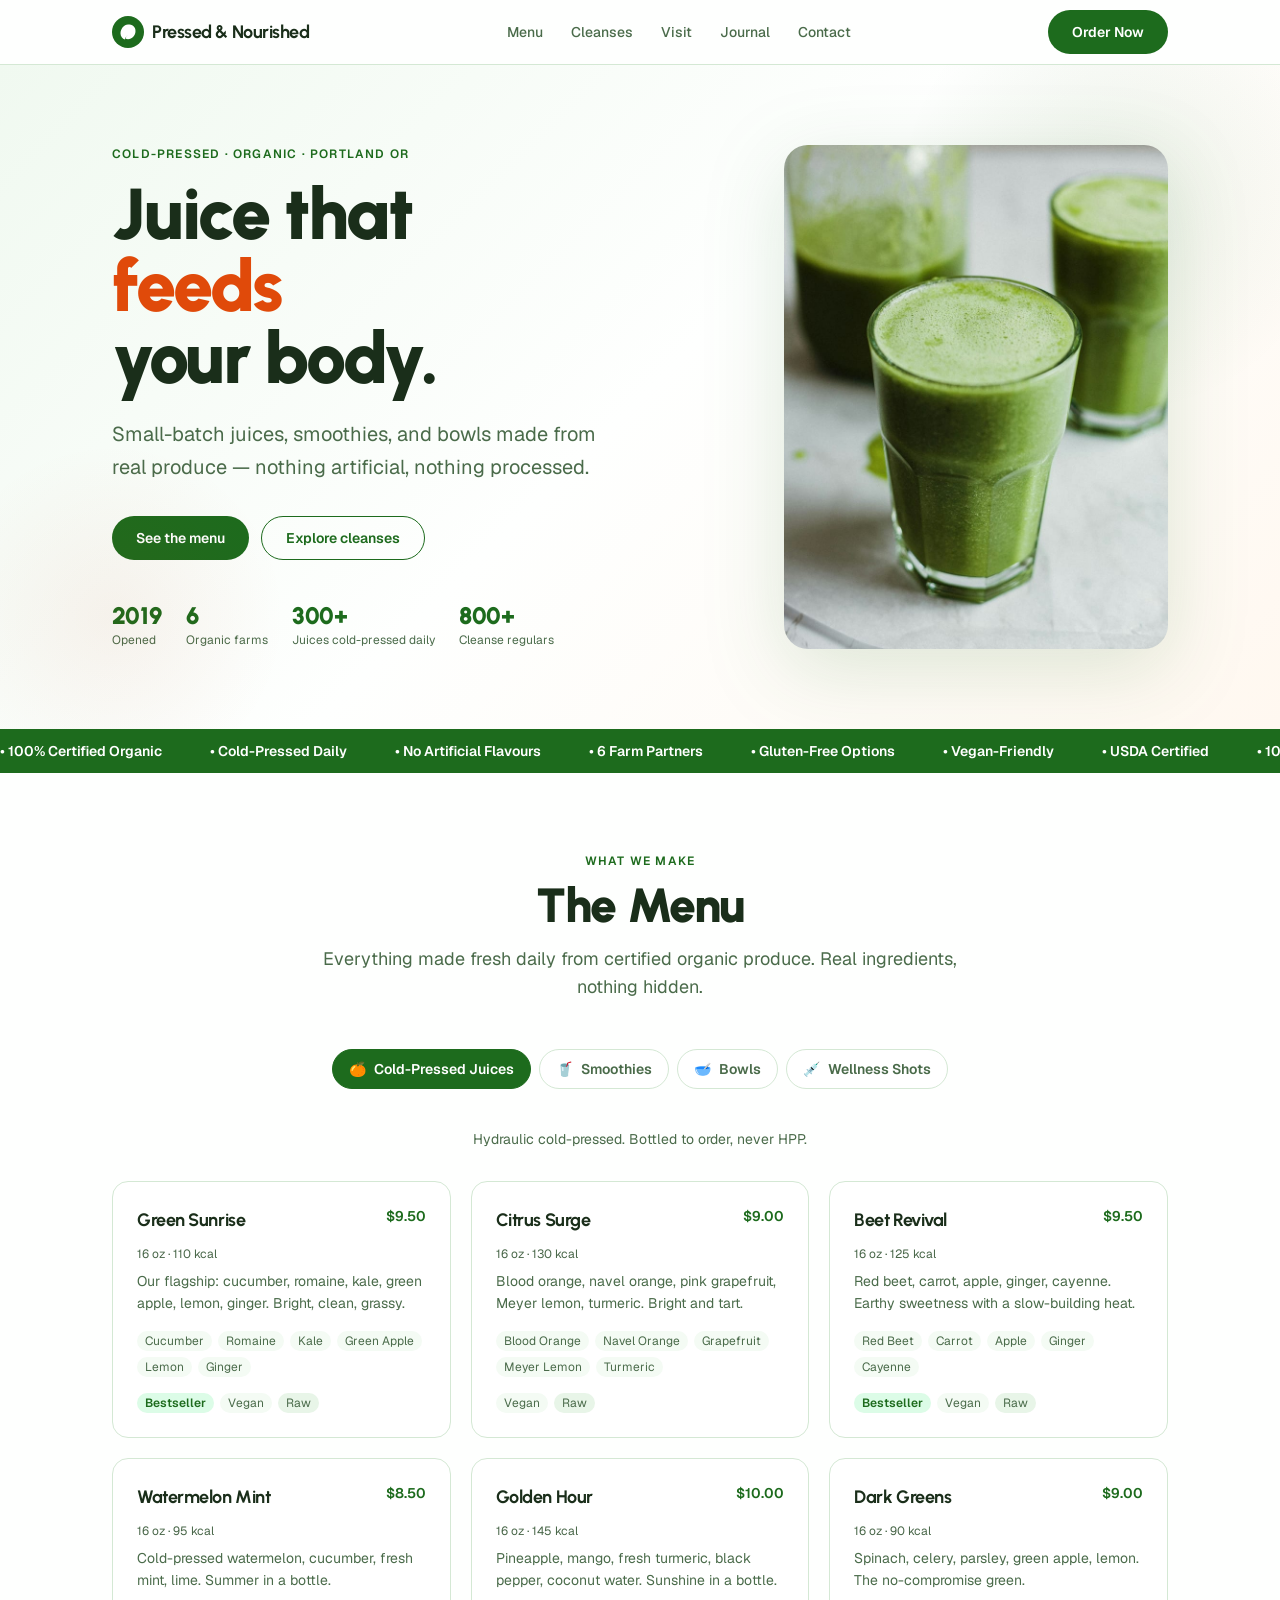
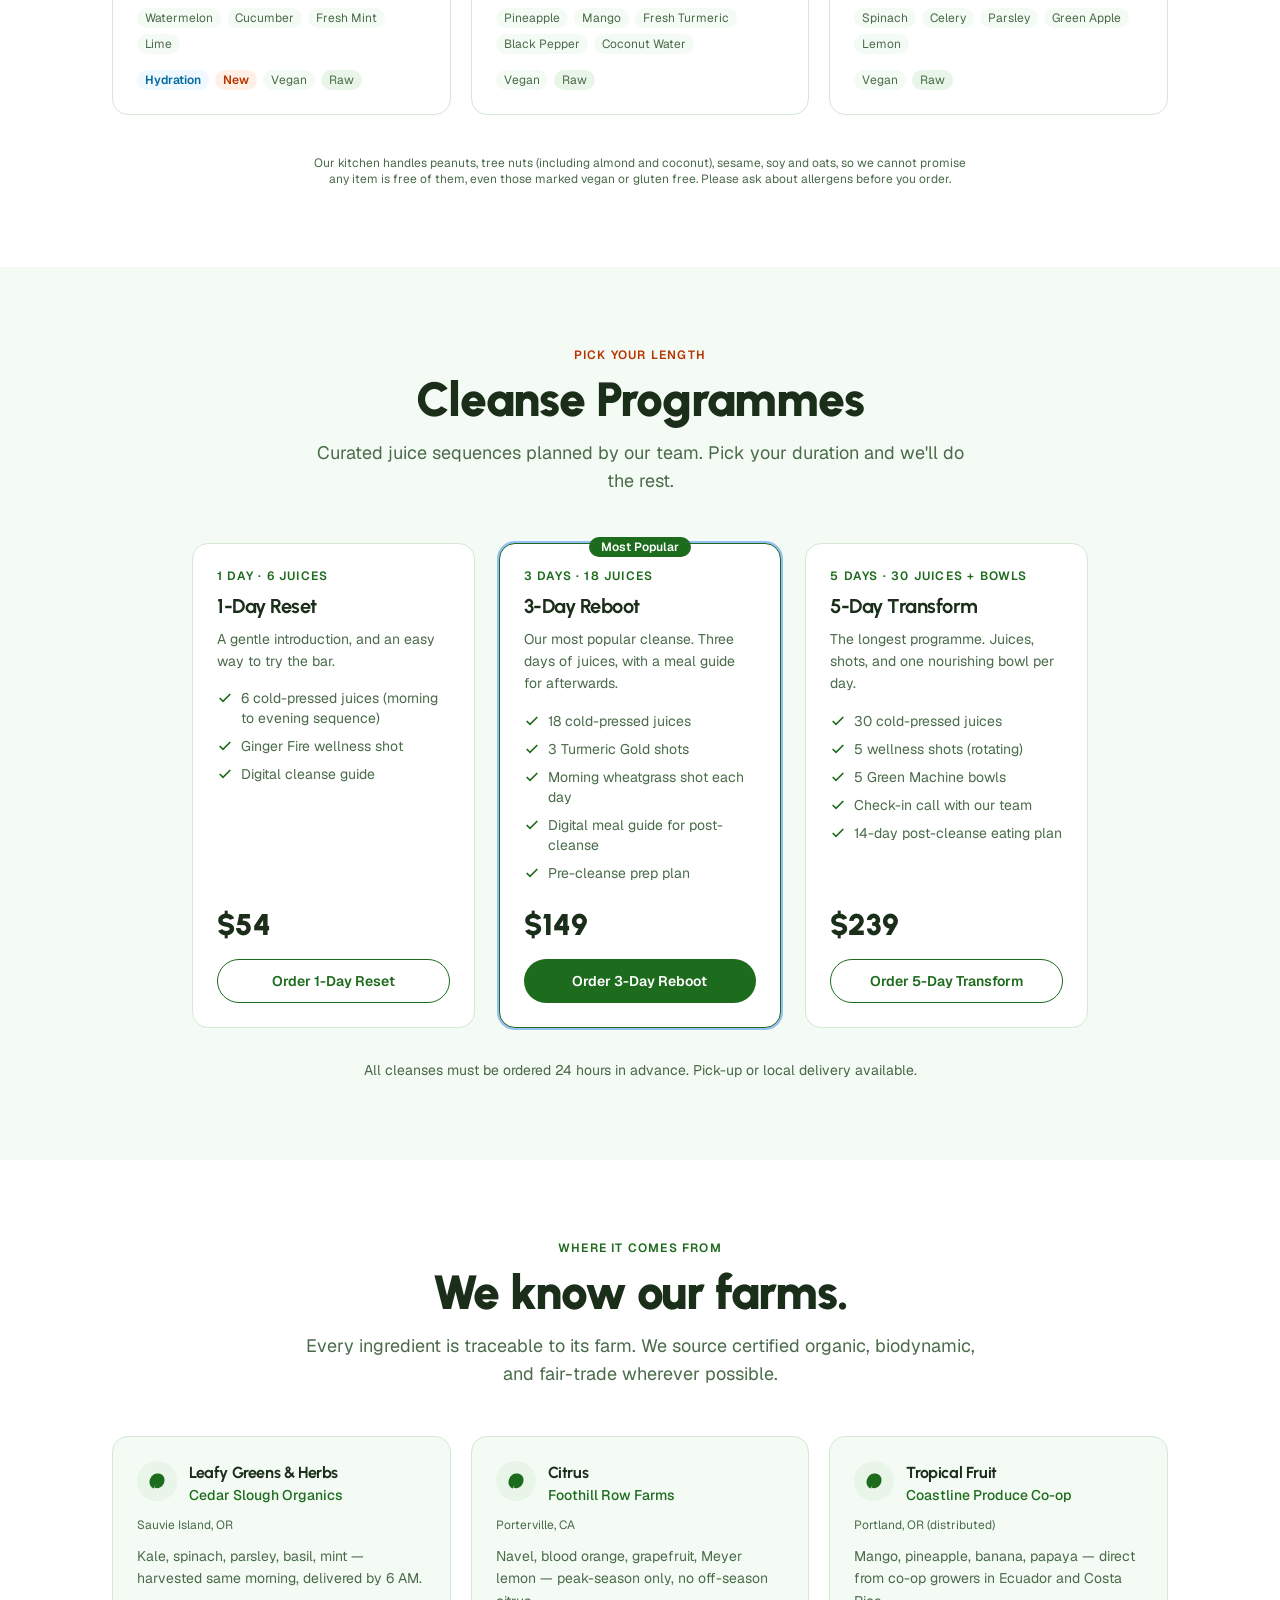
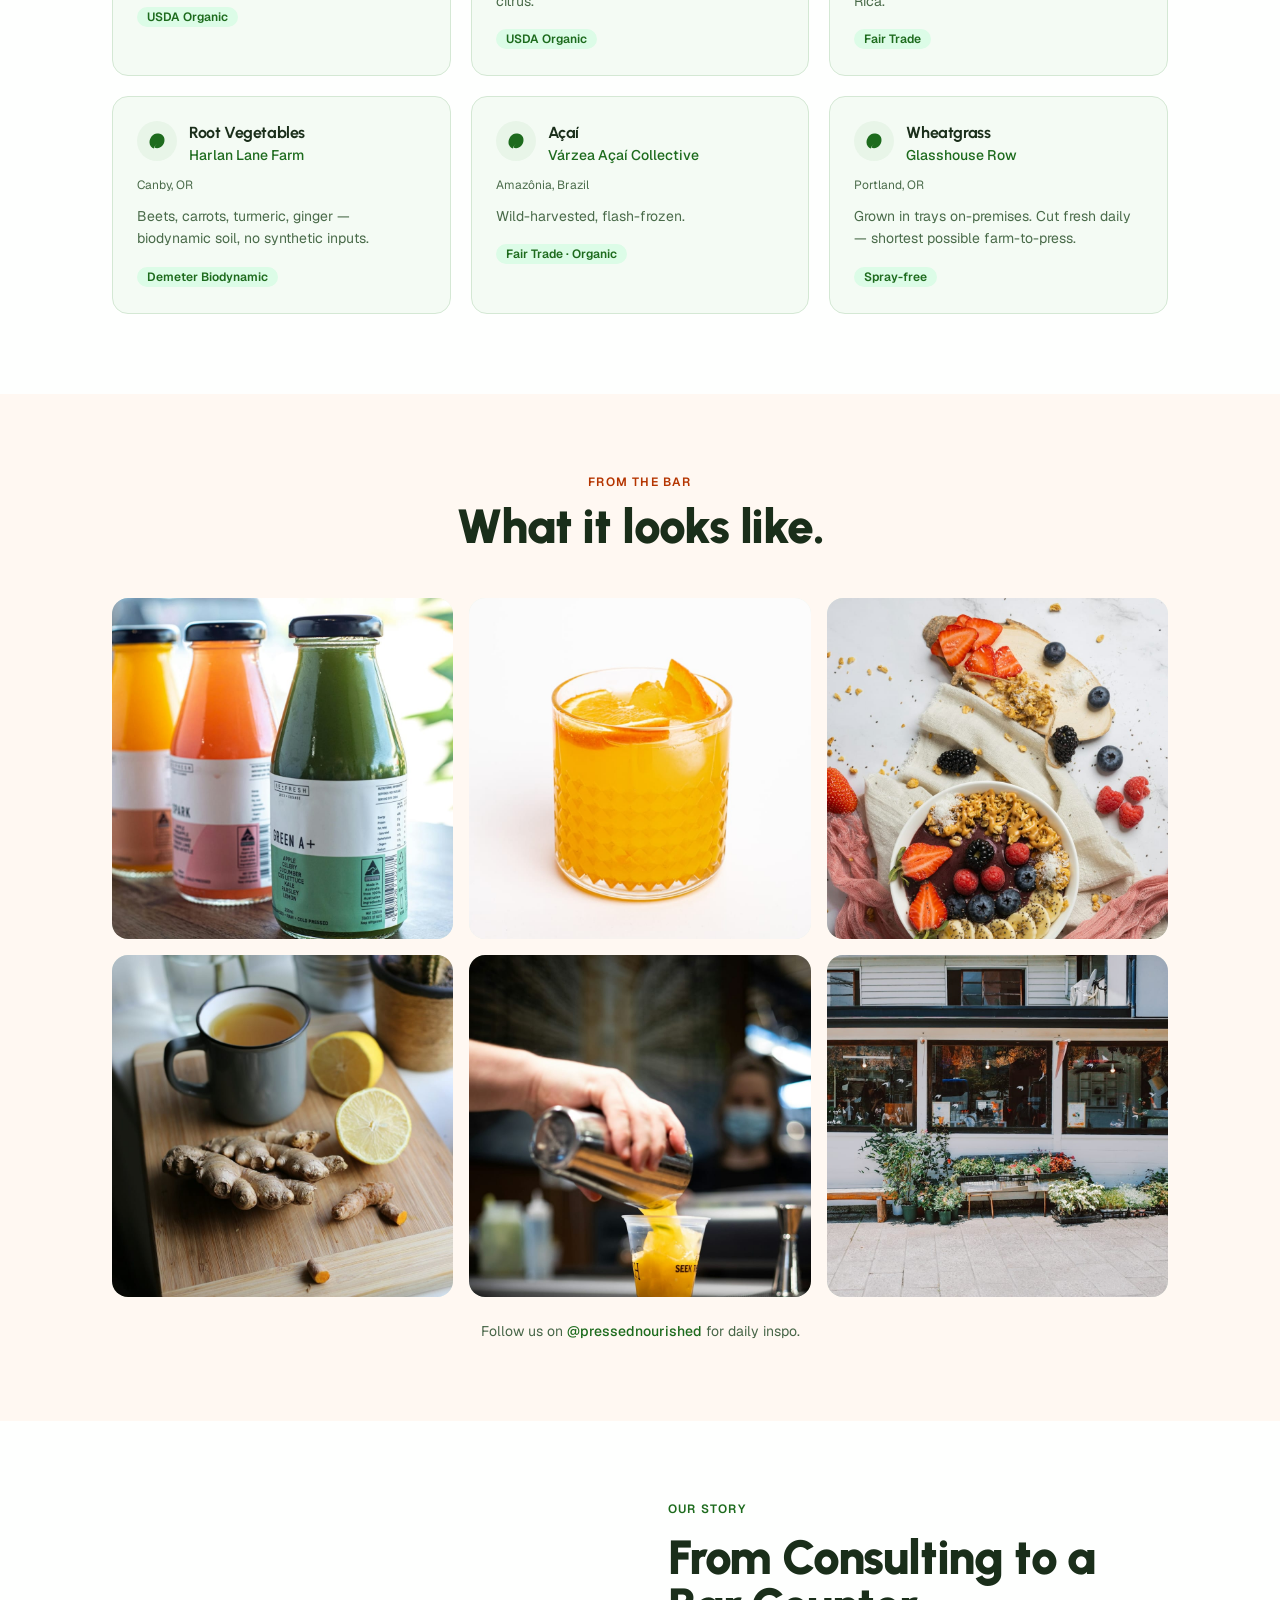
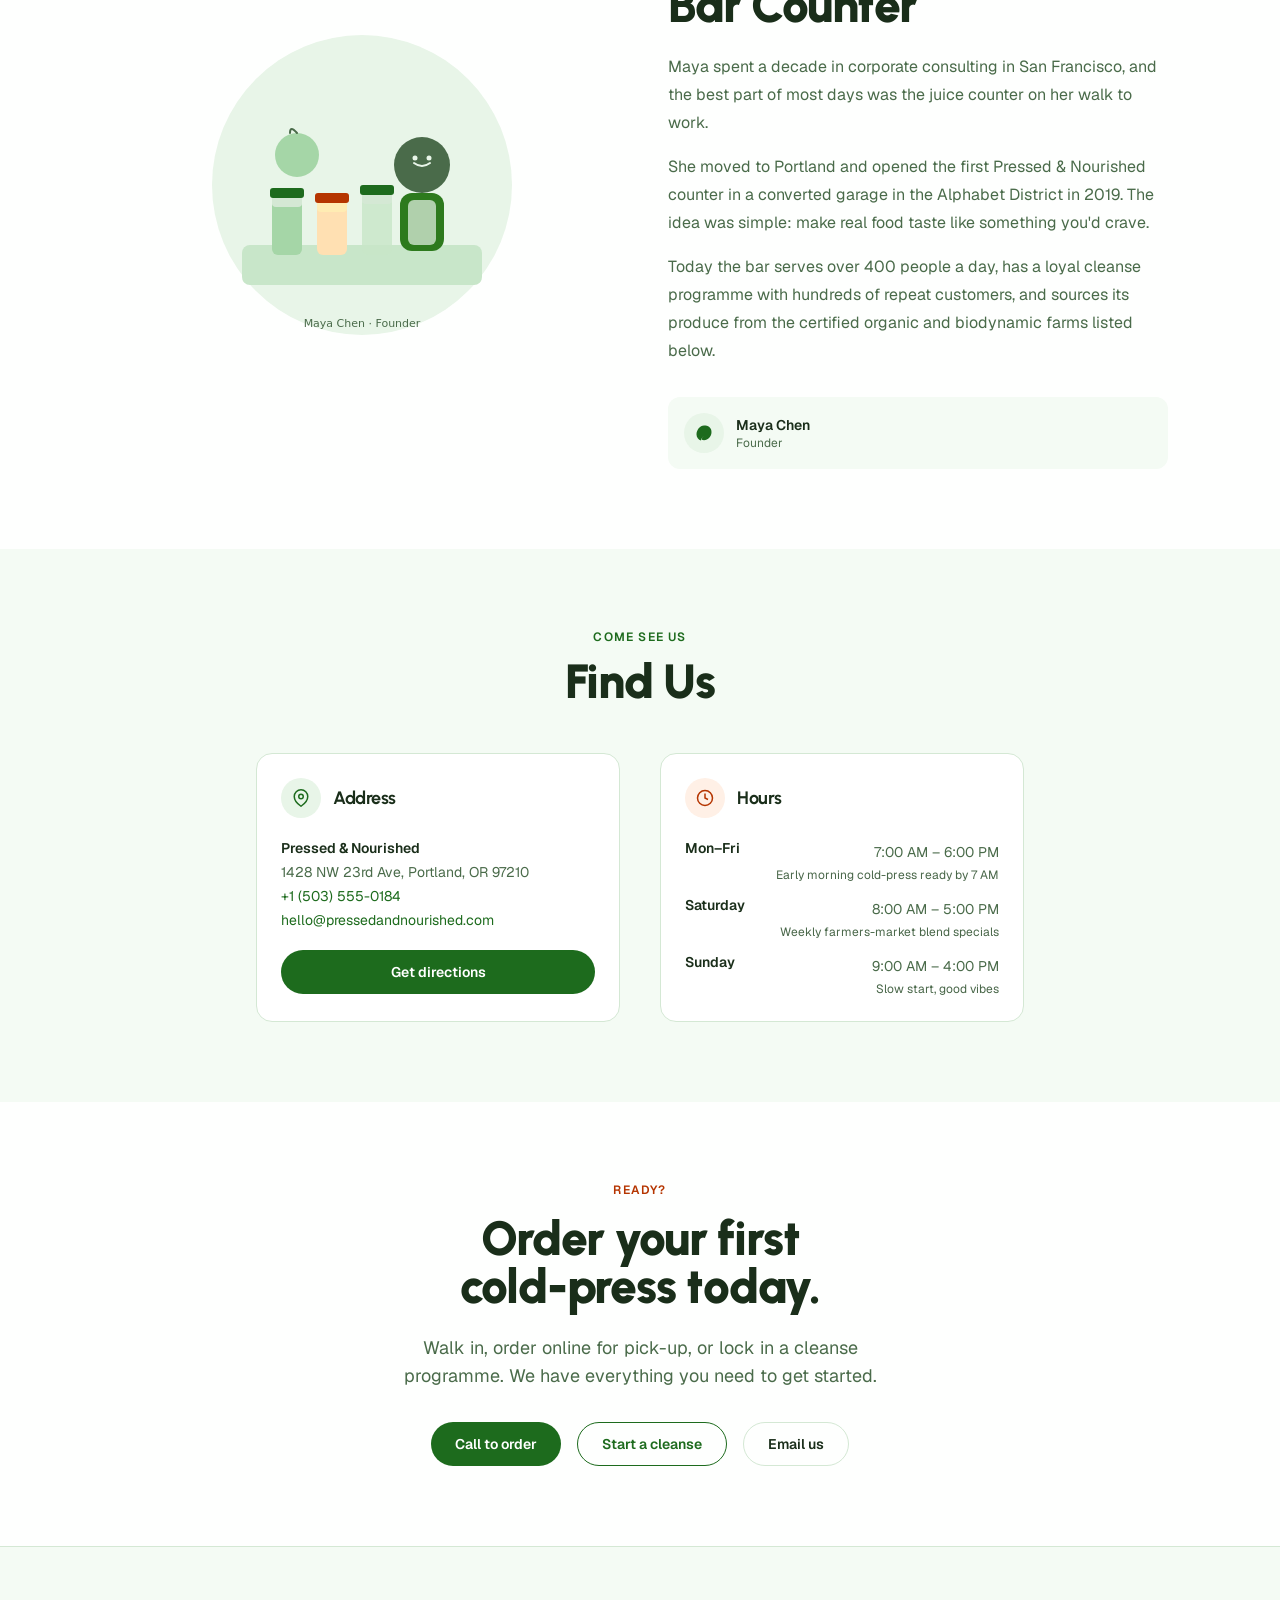
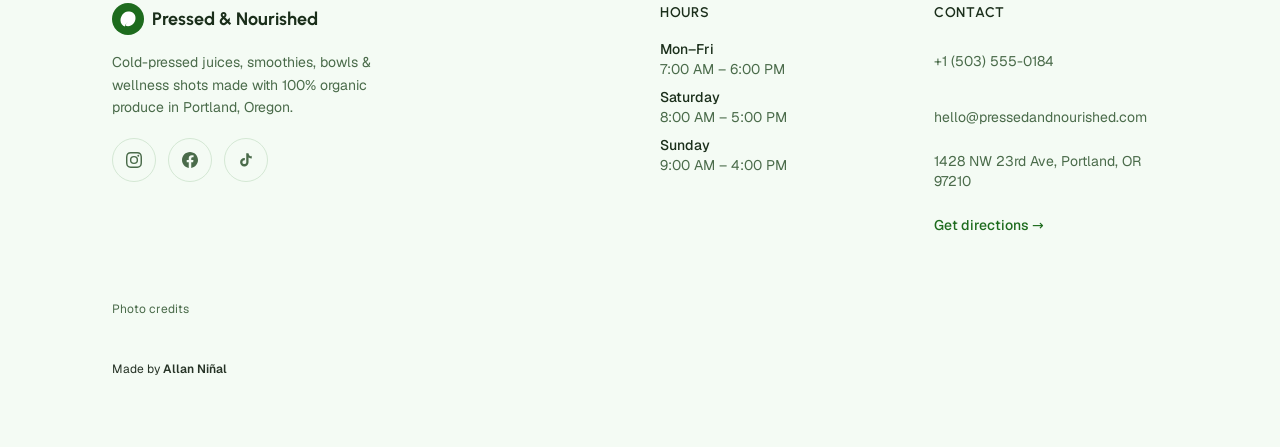
==== commit c1dc6a13: "1.0.1: Farm names replaced with invented ones; sourcing line in the story now matches the list. Co-A" ====
--- a/index.html
+++ b/index.html
@@ -19,7 +19,7 @@
 All cleanses must be ordered 24 hours in advance. Pick-up or local delivery available.
 </p> </div> </section>  <section id="sourcing" class="py-20" data-astro-cid-j7pv25f6> <div class="container-x" data-astro-cid-j7pv25f6> <div class="text-center mb-12" data-astro-cid-j7pv25f6> <p class="eyebrow mb-3" data-astro-cid-j7pv25f6>Where it comes from</p> <h2 class="font-display font-black text-4xl sm:text-5xl mb-4" style="color:var(--color-text);" data-astro-cid-j7pv25f6>We know our farms.</h2> <p class="text-lg max-w-2xl mx-auto" style="color:var(--color-text-muted);" data-astro-cid-j7pv25f6>
 Every ingredient is traceable to its farm. We source certified organic, biodynamic, and fair-trade wherever possible.
-</p> </div> <div class="grid sm:grid-cols-2 lg:grid-cols-3 gap-5" data-astro-cid-j7pv25f6> <article class="card-green" data-astro-cid-j7pv25f6> <div class="flex items-start gap-3 mb-3" data-astro-cid-j7pv25f6> <!-- Leaf icon --> <div class="shrink-0 flex items-center justify-center w-10 h-10 rounded-full" style="background-color:var(--color-accent-bg);" data-astro-cid-j7pv25f6> <svg width="18" height="18" viewBox="0 0 24 24" fill="none" aria-hidden="true" data-astro-cid-j7pv25f6> <path d="M12 2C6.5 2 2 8 2 14c0 4 2.5 7 6 8 .5-3 2-5 4-6-2 1-3 3-3 5 1 .3 2 .5 3 .5 5.5 0 10-5 10-11S17.5 2 12 2z" fill="var(--color-accent)" data-astro-cid-j7pv25f6></path> </svg> </div> <div data-astro-cid-j7pv25f6> <h3 class="font-display font-bold text-base" style="color:var(--color-text);" data-astro-cid-j7pv25f6>Leafy Greens &amp; Herbs</h3> <p class="text-sm font-medium" style="color:var(--color-accent);" data-astro-cid-j7pv25f6>Sauvie Island Organics</p> </div> </div> <p class="text-xs mb-3" style="color:var(--color-text-muted);" data-astro-cid-j7pv25f6>Sauvie Island, OR</p> <p class="text-sm mb-3" style="color:var(--color-text-muted);line-height:1.6;" data-astro-cid-j7pv25f6>Kale, spinach, parsley, basil, mint — harvested same morning, delivered by 6 AM.</p> <span class="inline-flex items-center text-xs font-semibold px-2.5 py-0.5 rounded-full" style="background-color:var(--color-tag-best-bg);color:var(--color-tag-best);" data-astro-cid-j7pv25f6>USDA Organic</span> </article><article class="card-green" data-astro-cid-j7pv25f6> <div class="flex items-start gap-3 mb-3" data-astro-cid-j7pv25f6> <!-- Leaf icon --> <div class="shrink-0 flex items-center justify-center w-10 h-10 rounded-full" style="background-color:var(--color-accent-bg);" data-astro-cid-j7pv25f6> <svg width="18" height="18" viewBox="0 0 24 24" fill="none" aria-hidden="true" data-astro-cid-j7pv25f6> <path d="M12 2C6.5 2 2 8 2 14c0 4 2.5 7 6 8 .5-3 2-5 4-6-2 1-3 3-3 5 1 .3 2 .5 3 .5 5.5 0 10-5 10-11S17.5 2 12 2z" fill="var(--color-accent)" data-astro-cid-j7pv25f6></path> </svg> </div> <div data-astro-cid-j7pv25f6> <h3 class="font-display font-bold text-base" style="color:var(--color-text);" data-astro-cid-j7pv25f6>Citrus</h3> <p class="text-sm font-medium" style="color:var(--color-accent);" data-astro-cid-j7pv25f6>Homegrown Organic Farms</p> </div> </div> <p class="text-xs mb-3" style="color:var(--color-text-muted);" data-astro-cid-j7pv25f6>Porterville, CA</p> <p class="text-sm mb-3" style="color:var(--color-text-muted);line-height:1.6;" data-astro-cid-j7pv25f6>Navel, blood orange, grapefruit, Meyer lemon — peak-season only, no off-season citrus.</p> <span class="inline-flex items-center text-xs font-semibold px-2.5 py-0.5 rounded-full" style="background-color:var(--color-tag-best-bg);color:var(--color-tag-best);" data-astro-cid-j7pv25f6>USDA Organic</span> </article><article class="card-green" data-astro-cid-j7pv25f6> <div class="flex items-start gap-3 mb-3" data-astro-cid-j7pv25f6> <!-- Leaf icon --> <div class="shrink-0 flex items-center justify-center w-10 h-10 rounded-full" style="background-color:var(--color-accent-bg);" data-astro-cid-j7pv25f6> <svg width="18" height="18" viewBox="0 0 24 24" fill="none" aria-hidden="true" data-astro-cid-j7pv25f6> <path d="M12 2C6.5 2 2 8 2 14c0 4 2.5 7 6 8 .5-3 2-5 4-6-2 1-3 3-3 5 1 .3 2 .5 3 .5 5.5 0 10-5 10-11S17.5 2 12 2z" fill="var(--color-accent)" data-astro-cid-j7pv25f6></path> </svg> </div> <div data-astro-cid-j7pv25f6> <h3 class="font-display font-bold text-base" style="color:var(--color-text);" data-astro-cid-j7pv25f6>Tropical Fruit</h3> <p class="text-sm font-medium" style="color:var(--color-accent);" data-astro-cid-j7pv25f6>Pacific Produce Co-op</p> </div> </div> <p class="text-xs mb-3" style="color:var(--color-text-muted);" data-astro-cid-j7pv25f6>Portland, OR (distributed)</p> <p class="text-sm mb-3" style="color:var(--color-text-muted);line-height:1.6;" data-astro-cid-j7pv25f6>Mango, pineapple, banana, papaya — direct from co-op growers in Ecuador and Costa Rica.</p> <span class="inline-flex items-center text-xs font-semibold px-2.5 py-0.5 rounded-full" style="background-color:var(--color-tag-best-bg);color:var(--color-tag-best);" data-astro-cid-j7pv25f6>Fair Trade</span> </article><article class="card-green" data-astro-cid-j7pv25f6> <div class="flex items-start gap-3 mb-3" data-astro-cid-j7pv25f6> <!-- Leaf icon --> <div class="shrink-0 flex items-center justify-center w-10 h-10 rounded-full" style="background-color:var(--color-accent-bg);" data-astro-cid-j7pv25f6> <svg width="18" height="18" viewBox="0 0 24 24" fill="none" aria-hidden="true" data-astro-cid-j7pv25f6> <path d="M12 2C6.5 2 2 8 2 14c0 4 2.5 7 6 8 .5-3 2-5 4-6-2 1-3 3-3 5 1 .3 2 .5 3 .5 5.5 0 10-5 10-11S17.5 2 12 2z" fill="var(--color-accent)" data-astro-cid-j7pv25f6></path> </svg> </div> <div data-astro-cid-j7pv25f6> <h3 class="font-display font-bold text-base" style="color:var(--color-text);" data-astro-cid-j7pv25f6>Root Vegetables</h3> <p class="text-sm font-medium" style="color:var(--color-accent);" data-astro-cid-j7pv25f6>Nash Farm</p> </div> </div> <p class="text-xs mb-3" style="color:var(--color-text-muted);" data-astro-cid-j7pv25f6>Canby, OR</p> <p class="text-sm mb-3" style="color:var(--color-text-muted);line-height:1.6;" data-astro-cid-j7pv25f6>Beets, carrots, turmeric, ginger — biodynamic soil, no synthetic inputs.</p> <span class="inline-flex items-center text-xs font-semibold px-2.5 py-0.5 rounded-full" style="background-color:var(--color-tag-best-bg);color:var(--color-tag-best);" data-astro-cid-j7pv25f6>Demeter Biodynamic</span> </article><article class="card-green" data-astro-cid-j7pv25f6> <div class="flex items-start gap-3 mb-3" data-astro-cid-j7pv25f6> <!-- Leaf icon --> <div class="shrink-0 flex items-center justify-center w-10 h-10 rounded-full" style="background-color:var(--color-accent-bg);" data-astro-cid-j7pv25f6> <svg width="18" height="18" viewBox="0 0 24 24" fill="none" aria-hidden="true" data-astro-cid-j7pv25f6> <path d="M12 2C6.5 2 2 8 2 14c0 4 2.5 7 6 8 .5-3 2-5 4-6-2 1-3 3-3 5 1 .3 2 .5 3 .5 5.5 0 10-5 10-11S17.5 2 12 2z" fill="var(--color-accent)" data-astro-cid-j7pv25f6></path> </svg> </div> <div data-astro-cid-j7pv25f6> <h3 class="font-display font-bold text-base" style="color:var(--color-text);" data-astro-cid-j7pv25f6>Açaí</h3> <p class="text-sm font-medium" style="color:var(--color-accent);" data-astro-cid-j7pv25f6>Várzea Açaí Collective</p> </div> </div> <p class="text-xs mb-3" style="color:var(--color-text-muted);" data-astro-cid-j7pv25f6>Amazônia, Brazil</p> <p class="text-sm mb-3" style="color:var(--color-text-muted);line-height:1.6;" data-astro-cid-j7pv25f6>Wild-harvested, flash-frozen.</p> <span class="inline-flex items-center text-xs font-semibold px-2.5 py-0.5 rounded-full" style="background-color:var(--color-tag-best-bg);color:var(--color-tag-best);" data-astro-cid-j7pv25f6>Fair Trade · Organic</span> </article><article class="card-green" data-astro-cid-j7pv25f6> <div class="flex items-start gap-3 mb-3" data-astro-cid-j7pv25f6> <!-- Leaf icon --> <div class="shrink-0 flex items-center justify-center w-10 h-10 rounded-full" style="background-color:var(--color-accent-bg);" data-astro-cid-j7pv25f6> <svg width="18" height="18" viewBox="0 0 24 24" fill="none" aria-hidden="true" data-astro-cid-j7pv25f6> <path d="M12 2C6.5 2 2 8 2 14c0 4 2.5 7 6 8 .5-3 2-5 4-6-2 1-3 3-3 5 1 .3 2 .5 3 .5 5.5 0 10-5 10-11S17.5 2 12 2z" fill="var(--color-accent)" data-astro-cid-j7pv25f6></path> </svg> </div> <div data-astro-cid-j7pv25f6> <h3 class="font-display font-bold text-base" style="color:var(--color-text);" data-astro-cid-j7pv25f6>Wheatgrass</h3> <p class="text-sm font-medium" style="color:var(--color-accent);" data-astro-cid-j7pv25f6>Indoor Sun Shoppe</p> </div> </div> <p class="text-xs mb-3" style="color:var(--color-text-muted);" data-astro-cid-j7pv25f6>Portland, OR</p> <p class="text-sm mb-3" style="color:var(--color-text-muted);line-height:1.6;" data-astro-cid-j7pv25f6>Grown in trays on-premises. Cut fresh daily — shortest possible farm-to-press.</p> <span class="inline-flex items-center text-xs font-semibold px-2.5 py-0.5 rounded-full" style="background-color:var(--color-tag-best-bg);color:var(--color-tag-best);" data-astro-cid-j7pv25f6>Spray-free</span> </article> </div> </div> </section>  <section id="gallery" style="background-color:var(--color-orange-tint);padding:5rem 0;" data-astro-cid-j7pv25f6> <div class="container-x" data-astro-cid-j7pv25f6> <div class="text-center mb-12" data-astro-cid-j7pv25f6> <p class="eyebrow-orange mb-3" data-astro-cid-j7pv25f6>From the bar</p> <h2 class="font-display font-black text-4xl sm:text-5xl mb-4" style="color:var(--color-text);" data-astro-cid-j7pv25f6>What it looks like.</h2> </div> <div class="grid grid-cols-2 md:grid-cols-3 gap-4" data-astro-cid-j7pv25f6> <figure class="relative overflow-hidden rounded-2xl" style="aspect-ratio:1;background-color:var(--color-surface-3);" data-astro-cid-j7pv25f6> <img src="./images/gallery/bottles.jpg" alt="Rows of freshly cold-pressed green juice bottles lined up on a stainless steel counter, morning light streaming in" width="1000" height="1000" loading="lazy" decoding="async" style="position:absolute; inset:0; width:100%; height:100%; object-fit:cover;" data-astro-cid-j7pv25f6> <figcaption class="sr-only" data-astro-cid-j7pv25f6>Rows of freshly cold-pressed green juice bottles lined up on a stainless steel counter, morning light streaming in</figcaption> </figure><figure class="relative overflow-hidden rounded-2xl" style="aspect-ratio:1;background-color:var(--color-surface-3);" data-astro-cid-j7pv25f6> <img src="./images/gallery/citrus.jpg" alt="Hands holding a vibrant orange citrus surge juice against a white wall, glistening condensation on the glass" width="1000" height="1000" loading="lazy" decoding="async" style="position:absolute; inset:0; width:100%; height:100%; object-fit:cover;" data-astro-cid-j7pv25f6> <figcaption class="sr-only" data-astro-cid-j7pv25f6>Hands holding a vibrant orange citrus surge juice against a white wall, glistening condensation on the glass</figcaption> </figure><figure class="relative overflow-hidden rounded-2xl" style="aspect-ratio:1;background-color:var(--color-surface-3);" data-astro-cid-j7pv25f6> <img src="./images/gallery/acai.jpg" alt="An açaí bowl topped with granola, sliced banana, kiwi, and a drizzle of honey on a light wooden surface" width="1000" height="1000" loading="lazy" decoding="async" style="position:absolute; inset:0; width:100%; height:100%; object-fit:cover;" data-astro-cid-j7pv25f6> <figcaption class="sr-only" data-astro-cid-j7pv25f6>An açaí bowl topped with granola, sliced banana, kiwi, and a drizzle of honey on a light wooden surface</figcaption> </figure><figure class="relative overflow-hidden rounded-2xl" style="aspect-ratio:1;background-color:var(--color-surface-3);" data-astro-cid-j7pv25f6> <img src="./images/gallery/ingredients.jpg" alt="A flat lay of fresh ginger, turmeric root, lemons, and cayenne peppers on a white marble surface" width="1000" height="1000" loading="lazy" decoding="async" style="position:absolute; inset:0; width:100%; height:100%; object-fit:cover;" data-astro-cid-j7pv25f6> <figcaption class="sr-only" data-astro-cid-j7pv25f6>A flat lay of fresh ginger, turmeric root, lemons, and cayenne peppers on a white marble surface</figcaption> </figure><figure class="relative overflow-hidden rounded-2xl" style="aspect-ratio:1;background-color:var(--color-surface-3);" data-astro-cid-j7pv25f6> <img src="./images/gallery/prep.jpg" alt="A vibrant fresh juice being poured into a glass to order at the bar" width="1000" height="1000" loading="lazy" decoding="async" style="position:absolute; inset:0; width:100%; height:100%; object-fit:cover;" data-astro-cid-j7pv25f6> <figcaption class="sr-only" data-astro-cid-j7pv25f6>A vibrant fresh juice being poured into a glass to order at the bar</figcaption> </figure><figure class="relative overflow-hidden rounded-2xl" style="aspect-ratio:1;background-color:var(--color-surface-3);" data-astro-cid-j7pv25f6> <img src="./images/gallery/exterior.jpg" alt="The exterior of Pressed &#38; Nourished on NW 23rd Ave, glass frontage with plants, warm morning light" width="1000" height="1000" loading="lazy" decoding="async" style="position:absolute; inset:0; width:100%; height:100%; object-fit:cover;" data-astro-cid-j7pv25f6> <figcaption class="sr-only" data-astro-cid-j7pv25f6>The exterior of Pressed &amp; Nourished on NW 23rd Ave, glass frontage with plants, warm morning light</figcaption> </figure> </div> <p class="text-center text-sm mt-6" style="color:var(--color-text-subtle);" data-astro-cid-j7pv25f6>Follow us on <a href="https://instagram.com/pressednourished" target="_blank" rel="noopener noreferrer" class="font-medium hover:underline" style="color:var(--color-accent);" data-astro-cid-j7pv25f6>@pressednourished</a> for daily inspo.</p> </div> </section>  <section id="story" class="py-20" data-astro-cid-j7pv25f6> <div class="container-x" data-astro-cid-j7pv25f6> <div class="grid lg:grid-cols-2 gap-14 items-center" data-astro-cid-j7pv25f6> <!-- Story illustration --> <div class="flex justify-center" data-astro-cid-j7pv25f6> <div class="relative" style="width:320px;height:320px;" data-astro-cid-j7pv25f6> <svg viewBox="0 0 320 320" xmlns="http://www.w3.org/2000/svg" aria-label="Illustration of Maya Chen at the juice bar" role="img" class="w-full h-full" data-astro-cid-j7pv25f6> <!-- Background circle --> <circle cx="160" cy="160" r="150" fill="#E8F5E8" data-astro-cid-j7pv25f6></circle> <!-- Counter / bar --> <rect x="40" y="220" width="240" height="40" rx="8" fill="#C8E6C9" data-astro-cid-j7pv25f6></rect> <!-- Juice bottles on counter --> <rect x="70" y="175" width="30" height="55" rx="6" fill="#A5D6A7" data-astro-cid-j7pv25f6></rect> <rect x="70" y="168" width="30" height="14" rx="4" fill="#D4E8D4" data-astro-cid-j7pv25f6></rect> <rect x="68" y="163" width="34" height="10" rx="3" fill="#1D6B1D" data-astro-cid-j7pv25f6></rect> <rect x="115" y="180" width="30" height="50" rx="6" fill="#FFE0B2" data-astro-cid-j7pv25f6></rect> <rect x="115" y="173" width="30" height="14" rx="4" fill="#FFECB3" data-astro-cid-j7pv25f6></rect> <rect x="113" y="168" width="34" height="10" rx="3" fill="#B53500" data-astro-cid-j7pv25f6></rect> <rect x="160" y="172" width="30" height="58" rx="6" fill="#C8E6C9" opacity="0.8" data-astro-cid-j7pv25f6></rect> <rect x="160" y="165" width="30" height="14" rx="4" fill="#D4E8D4" data-astro-cid-j7pv25f6></rect> <rect x="158" y="160" width="34" height="10" rx="3" fill="#1D6B1D" data-astro-cid-j7pv25f6></rect> <!-- Person silhouette --> <circle cx="220" cy="140" r="28" fill="#4A6B4A" data-astro-cid-j7pv25f6></circle> <rect x="198" y="168" width="44" height="58" rx="12" fill="#2D7A1D" data-astro-cid-j7pv25f6></rect> <!-- Apron --> <rect x="206" y="175" width="28" height="45" rx="6" fill="#E8F5E8" opacity="0.7" data-astro-cid-j7pv25f6></rect> <!-- Smile --> <path d="M212 138 Q220 144 228 138" fill="none" stroke="#E8F5E8" stroke-width="2" stroke-linecap="round" data-astro-cid-j7pv25f6></path> <!-- Eyes --> <circle cx="213" cy="133" r="2.5" fill="#E8F5E8" data-astro-cid-j7pv25f6></circle> <circle cx="227" cy="133" r="2.5" fill="#E8F5E8" data-astro-cid-j7pv25f6></circle> <!-- Produce: green apple --> <circle cx="95" cy="130" r="22" fill="#A5D6A7" data-astro-cid-j7pv25f6></circle> <path d="M95 108 Q88 100 88 108" fill="none" stroke="#4A6B4A" stroke-width="2" stroke-linecap="round" data-astro-cid-j7pv25f6></path> <!-- Text label --> <text x="160" y="302" text-anchor="middle" font-family="system-ui,sans-serif" font-size="11" fill="#4A6B4A" data-astro-cid-j7pv25f6>Maya Chen · Founder</text> </svg> </div> </div> <!-- Story text --> <div data-astro-cid-j7pv25f6> <p class="eyebrow mb-4" data-astro-cid-j7pv25f6>Our story</p> <h2 class="font-display font-black text-4xl sm:text-5xl mb-6" style="color:var(--color-text);" data-astro-cid-j7pv25f6>From Consulting to a Bar Counter</h2> <div class="space-y-4 mb-8" data-astro-cid-j7pv25f6> <p style="color:var(--color-text-muted);line-height:1.75;" data-astro-cid-j7pv25f6>Maya spent a decade in corporate consulting in San Francisco, and the best part of most days was the juice counter on her walk to work.</p><p style="color:var(--color-text-muted);line-height:1.75;" data-astro-cid-j7pv25f6>She moved to Portland and opened the first Pressed &amp; Nourished counter in a converted garage in the Alphabet District in 2019. The idea was simple: make real food taste like something you&#39;d crave.</p><p style="color:var(--color-text-muted);line-height:1.75;" data-astro-cid-j7pv25f6>Today the bar serves over 400 people a day, has a loyal cleanse programme with hundreds of repeat customers, and sources 100% of its produce from certified organic and biodynamic farms within 300 miles.</p> </div> <div class="flex items-center gap-3 p-4 rounded-xl" style="background-color:var(--color-surface-2);" data-astro-cid-j7pv25f6> <div class="w-10 h-10 rounded-full flex items-center justify-center" style="background-color:var(--color-accent-bg);" data-astro-cid-j7pv25f6> <svg width="18" height="18" viewBox="0 0 24 24" fill="none" aria-hidden="true" data-astro-cid-j7pv25f6> <path d="M12 2C6.5 2 2 8 2 14c0 4 2.5 7 6 8 .5-3 2-5 4-6-2 1-3 3-3 5 1 .3 2 .5 3 .5 5.5 0 10-5 10-11S17.5 2 12 2z" fill="var(--color-accent)" data-astro-cid-j7pv25f6></path> </svg> </div> <div data-astro-cid-j7pv25f6> <p class="font-semibold text-sm" style="color:var(--color-text);" data-astro-cid-j7pv25f6>Maya Chen</p> <p class="text-xs" style="color:var(--color-text-muted);" data-astro-cid-j7pv25f6>Founder</p> </div> </div> </div> </div> </div> </section>  <section id="location" style="background-color:var(--color-surface-2);padding:5rem 0;" data-astro-cid-j7pv25f6> <div class="container-x" data-astro-cid-j7pv25f6> <div class="text-center mb-12" data-astro-cid-j7pv25f6> <p class="eyebrow mb-3" data-astro-cid-j7pv25f6>Come see us</p> <h2 class="font-display font-black text-4xl sm:text-5xl mb-4" style="color:var(--color-text);" data-astro-cid-j7pv25f6>Find Us</h2> </div> <div class="grid md:grid-cols-2 gap-10 max-w-3xl mx-auto" data-astro-cid-j7pv25f6> <!-- Address --> <div class="card" data-astro-cid-j7pv25f6> <div class="flex items-center gap-3 mb-5" data-astro-cid-j7pv25f6> <div class="w-10 h-10 rounded-full flex items-center justify-center" style="background-color:var(--color-accent-bg);" data-astro-cid-j7pv25f6> <svg width="18" height="18" viewBox="0 0 24 24" fill="none" stroke="currentColor" stroke-width="2" style="color:var(--color-accent);" aria-hidden="true" data-astro-cid-j7pv25f6> <path d="M21 10c0 7-9 13-9 13s-9-6-9-13a9 9 0 0 1 18 0z" data-astro-cid-j7pv25f6></path> <circle cx="12" cy="10" r="3" data-astro-cid-j7pv25f6></circle> </svg> </div> <h3 class="font-display font-bold text-lg" style="color:var(--color-text);" data-astro-cid-j7pv25f6>Address</h3> </div> <address class="not-italic text-sm space-y-1" style="color:var(--color-text-muted);" data-astro-cid-j7pv25f6> <p class="font-semibold" style="color:var(--color-text);" data-astro-cid-j7pv25f6>Pressed &amp; Nourished</p> <p data-astro-cid-j7pv25f6>1428 NW 23rd Ave, Portland, OR 97210</p> <p class="mt-3" data-astro-cid-j7pv25f6> <a href="tel:+1 (503) 555-0184" class="hover:underline" style="color:var(--color-accent);" data-astro-cid-j7pv25f6>+1 (503) 555-0184</a> </p> <p data-astro-cid-j7pv25f6> <a href="mailto:hello@pressedandnourished.com" class="hover:underline" style="color:var(--color-accent);" data-astro-cid-j7pv25f6>hello@pressedandnourished.com</a> </p> </address> <a href="https://maps.google.com/?q=1428+NW+23rd+Ave+Portland+OR" target="_blank" rel="noopener noreferrer" class="btn-primary mt-5 w-full text-center" data-astro-cid-j7pv25f6>
+</p> </div> <div class="grid sm:grid-cols-2 lg:grid-cols-3 gap-5" data-astro-cid-j7pv25f6> <article class="card-green" data-astro-cid-j7pv25f6> <div class="flex items-start gap-3 mb-3" data-astro-cid-j7pv25f6> <!-- Leaf icon --> <div class="shrink-0 flex items-center justify-center w-10 h-10 rounded-full" style="background-color:var(--color-accent-bg);" data-astro-cid-j7pv25f6> <svg width="18" height="18" viewBox="0 0 24 24" fill="none" aria-hidden="true" data-astro-cid-j7pv25f6> <path d="M12 2C6.5 2 2 8 2 14c0 4 2.5 7 6 8 .5-3 2-5 4-6-2 1-3 3-3 5 1 .3 2 .5 3 .5 5.5 0 10-5 10-11S17.5 2 12 2z" fill="var(--color-accent)" data-astro-cid-j7pv25f6></path> </svg> </div> <div data-astro-cid-j7pv25f6> <h3 class="font-display font-bold text-base" style="color:var(--color-text);" data-astro-cid-j7pv25f6>Leafy Greens &amp; Herbs</h3> <p class="text-sm font-medium" style="color:var(--color-accent);" data-astro-cid-j7pv25f6>Cedar Slough Organics</p> </div> </div> <p class="text-xs mb-3" style="color:var(--color-text-muted);" data-astro-cid-j7pv25f6>Sauvie Island, OR</p> <p class="text-sm mb-3" style="color:var(--color-text-muted);line-height:1.6;" data-astro-cid-j7pv25f6>Kale, spinach, parsley, basil, mint — harvested same morning, delivered by 6 AM.</p> <span class="inline-flex items-center text-xs font-semibold px-2.5 py-0.5 rounded-full" style="background-color:var(--color-tag-best-bg);color:var(--color-tag-best);" data-astro-cid-j7pv25f6>USDA Organic</span> </article><article class="card-green" data-astro-cid-j7pv25f6> <div class="flex items-start gap-3 mb-3" data-astro-cid-j7pv25f6> <!-- Leaf icon --> <div class="shrink-0 flex items-center justify-center w-10 h-10 rounded-full" style="background-color:var(--color-accent-bg);" data-astro-cid-j7pv25f6> <svg width="18" height="18" viewBox="0 0 24 24" fill="none" aria-hidden="true" data-astro-cid-j7pv25f6> <path d="M12 2C6.5 2 2 8 2 14c0 4 2.5 7 6 8 .5-3 2-5 4-6-2 1-3 3-3 5 1 .3 2 .5 3 .5 5.5 0 10-5 10-11S17.5 2 12 2z" fill="var(--color-accent)" data-astro-cid-j7pv25f6></path> </svg> </div> <div data-astro-cid-j7pv25f6> <h3 class="font-display font-bold text-base" style="color:var(--color-text);" data-astro-cid-j7pv25f6>Citrus</h3> <p class="text-sm font-medium" style="color:var(--color-accent);" data-astro-cid-j7pv25f6>Foothill Row Farms</p> </div> </div> <p class="text-xs mb-3" style="color:var(--color-text-muted);" data-astro-cid-j7pv25f6>Porterville, CA</p> <p class="text-sm mb-3" style="color:var(--color-text-muted);line-height:1.6;" data-astro-cid-j7pv25f6>Navel, blood orange, grapefruit, Meyer lemon — peak-season only, no off-season citrus.</p> <span class="inline-flex items-center text-xs font-semibold px-2.5 py-0.5 rounded-full" style="background-color:var(--color-tag-best-bg);color:var(--color-tag-best);" data-astro-cid-j7pv25f6>USDA Organic</span> </article><article class="card-green" data-astro-cid-j7pv25f6> <div class="flex items-start gap-3 mb-3" data-astro-cid-j7pv25f6> <!-- Leaf icon --> <div class="shrink-0 flex items-center justify-center w-10 h-10 rounded-full" style="background-color:var(--color-accent-bg);" data-astro-cid-j7pv25f6> <svg width="18" height="18" viewBox="0 0 24 24" fill="none" aria-hidden="true" data-astro-cid-j7pv25f6> <path d="M12 2C6.5 2 2 8 2 14c0 4 2.5 7 6 8 .5-3 2-5 4-6-2 1-3 3-3 5 1 .3 2 .5 3 .5 5.5 0 10-5 10-11S17.5 2 12 2z" fill="var(--color-accent)" data-astro-cid-j7pv25f6></path> </svg> </div> <div data-astro-cid-j7pv25f6> <h3 class="font-display font-bold text-base" style="color:var(--color-text);" data-astro-cid-j7pv25f6>Tropical Fruit</h3> <p class="text-sm font-medium" style="color:var(--color-accent);" data-astro-cid-j7pv25f6>Coastline Produce Co-op</p> </div> </div> <p class="text-xs mb-3" style="color:var(--color-text-muted);" data-astro-cid-j7pv25f6>Portland, OR (distributed)</p> <p class="text-sm mb-3" style="color:var(--color-text-muted);line-height:1.6;" data-astro-cid-j7pv25f6>Mango, pineapple, banana, papaya — direct from co-op growers in Ecuador and Costa Rica.</p> <span class="inline-flex items-center text-xs font-semibold px-2.5 py-0.5 rounded-full" style="background-color:var(--color-tag-best-bg);color:var(--color-tag-best);" data-astro-cid-j7pv25f6>Fair Trade</span> </article><article class="card-green" data-astro-cid-j7pv25f6> <div class="flex items-start gap-3 mb-3" data-astro-cid-j7pv25f6> <!-- Leaf icon --> <div class="shrink-0 flex items-center justify-center w-10 h-10 rounded-full" style="background-color:var(--color-accent-bg);" data-astro-cid-j7pv25f6> <svg width="18" height="18" viewBox="0 0 24 24" fill="none" aria-hidden="true" data-astro-cid-j7pv25f6> <path d="M12 2C6.5 2 2 8 2 14c0 4 2.5 7 6 8 .5-3 2-5 4-6-2 1-3 3-3 5 1 .3 2 .5 3 .5 5.5 0 10-5 10-11S17.5 2 12 2z" fill="var(--color-accent)" data-astro-cid-j7pv25f6></path> </svg> </div> <div data-astro-cid-j7pv25f6> <h3 class="font-display font-bold text-base" style="color:var(--color-text);" data-astro-cid-j7pv25f6>Root Vegetables</h3> <p class="text-sm font-medium" style="color:var(--color-accent);" data-astro-cid-j7pv25f6>Harlan Lane Farm</p> </div> </div> <p class="text-xs mb-3" style="color:var(--color-text-muted);" data-astro-cid-j7pv25f6>Canby, OR</p> <p class="text-sm mb-3" style="color:var(--color-text-muted);line-height:1.6;" data-astro-cid-j7pv25f6>Beets, carrots, turmeric, ginger — biodynamic soil, no synthetic inputs.</p> <span class="inline-flex items-center text-xs font-semibold px-2.5 py-0.5 rounded-full" style="background-color:var(--color-tag-best-bg);color:var(--color-tag-best);" data-astro-cid-j7pv25f6>Demeter Biodynamic</span> </article><article class="card-green" data-astro-cid-j7pv25f6> <div class="flex items-start gap-3 mb-3" data-astro-cid-j7pv25f6> <!-- Leaf icon --> <div class="shrink-0 flex items-center justify-center w-10 h-10 rounded-full" style="background-color:var(--color-accent-bg);" data-astro-cid-j7pv25f6> <svg width="18" height="18" viewBox="0 0 24 24" fill="none" aria-hidden="true" data-astro-cid-j7pv25f6> <path d="M12 2C6.5 2 2 8 2 14c0 4 2.5 7 6 8 .5-3 2-5 4-6-2 1-3 3-3 5 1 .3 2 .5 3 .5 5.5 0 10-5 10-11S17.5 2 12 2z" fill="var(--color-accent)" data-astro-cid-j7pv25f6></path> </svg> </div> <div data-astro-cid-j7pv25f6> <h3 class="font-display font-bold text-base" style="color:var(--color-text);" data-astro-cid-j7pv25f6>Açaí</h3> <p class="text-sm font-medium" style="color:var(--color-accent);" data-astro-cid-j7pv25f6>Várzea Açaí Collective</p> </div> </div> <p class="text-xs mb-3" style="color:var(--color-text-muted);" data-astro-cid-j7pv25f6>Amazônia, Brazil</p> <p class="text-sm mb-3" style="color:var(--color-text-muted);line-height:1.6;" data-astro-cid-j7pv25f6>Wild-harvested, flash-frozen.</p> <span class="inline-flex items-center text-xs font-semibold px-2.5 py-0.5 rounded-full" style="background-color:var(--color-tag-best-bg);color:var(--color-tag-best);" data-astro-cid-j7pv25f6>Fair Trade · Organic</span> </article><article class="card-green" data-astro-cid-j7pv25f6> <div class="flex items-start gap-3 mb-3" data-astro-cid-j7pv25f6> <!-- Leaf icon --> <div class="shrink-0 flex items-center justify-center w-10 h-10 rounded-full" style="background-color:var(--color-accent-bg);" data-astro-cid-j7pv25f6> <svg width="18" height="18" viewBox="0 0 24 24" fill="none" aria-hidden="true" data-astro-cid-j7pv25f6> <path d="M12 2C6.5 2 2 8 2 14c0 4 2.5 7 6 8 .5-3 2-5 4-6-2 1-3 3-3 5 1 .3 2 .5 3 .5 5.5 0 10-5 10-11S17.5 2 12 2z" fill="var(--color-accent)" data-astro-cid-j7pv25f6></path> </svg> </div> <div data-astro-cid-j7pv25f6> <h3 class="font-display font-bold text-base" style="color:var(--color-text);" data-astro-cid-j7pv25f6>Wheatgrass</h3> <p class="text-sm font-medium" style="color:var(--color-accent);" data-astro-cid-j7pv25f6>Glasshouse Row</p> </div> </div> <p class="text-xs mb-3" style="color:var(--color-text-muted);" data-astro-cid-j7pv25f6>Portland, OR</p> <p class="text-sm mb-3" style="color:var(--color-text-muted);line-height:1.6;" data-astro-cid-j7pv25f6>Grown in trays on-premises. Cut fresh daily — shortest possible farm-to-press.</p> <span class="inline-flex items-center text-xs font-semibold px-2.5 py-0.5 rounded-full" style="background-color:var(--color-tag-best-bg);color:var(--color-tag-best);" data-astro-cid-j7pv25f6>Spray-free</span> </article> </div> </div> </section>  <section id="gallery" style="background-color:var(--color-orange-tint);padding:5rem 0;" data-astro-cid-j7pv25f6> <div class="container-x" data-astro-cid-j7pv25f6> <div class="text-center mb-12" data-astro-cid-j7pv25f6> <p class="eyebrow-orange mb-3" data-astro-cid-j7pv25f6>From the bar</p> <h2 class="font-display font-black text-4xl sm:text-5xl mb-4" style="color:var(--color-text);" data-astro-cid-j7pv25f6>What it looks like.</h2> </div> <div class="grid grid-cols-2 md:grid-cols-3 gap-4" data-astro-cid-j7pv25f6> <figure class="relative overflow-hidden rounded-2xl" style="aspect-ratio:1;background-color:var(--color-surface-3);" data-astro-cid-j7pv25f6> <img src="./images/gallery/bottles.jpg" alt="Rows of freshly cold-pressed green juice bottles lined up on a stainless steel counter, morning light streaming in" width="1000" height="1000" loading="lazy" decoding="async" style="position:absolute; inset:0; width:100%; height:100%; object-fit:cover;" data-astro-cid-j7pv25f6> <figcaption class="sr-only" data-astro-cid-j7pv25f6>Rows of freshly cold-pressed green juice bottles lined up on a stainless steel counter, morning light streaming in</figcaption> </figure><figure class="relative overflow-hidden rounded-2xl" style="aspect-ratio:1;background-color:var(--color-surface-3);" data-astro-cid-j7pv25f6> <img src="./images/gallery/citrus.jpg" alt="Hands holding a vibrant orange citrus surge juice against a white wall, glistening condensation on the glass" width="1000" height="1000" loading="lazy" decoding="async" style="position:absolute; inset:0; width:100%; height:100%; object-fit:cover;" data-astro-cid-j7pv25f6> <figcaption class="sr-only" data-astro-cid-j7pv25f6>Hands holding a vibrant orange citrus surge juice against a white wall, glistening condensation on the glass</figcaption> </figure><figure class="relative overflow-hidden rounded-2xl" style="aspect-ratio:1;background-color:var(--color-surface-3);" data-astro-cid-j7pv25f6> <img src="./images/gallery/acai.jpg" alt="An açaí bowl topped with granola, sliced banana, kiwi, and a drizzle of honey on a light wooden surface" width="1000" height="1000" loading="lazy" decoding="async" style="position:absolute; inset:0; width:100%; height:100%; object-fit:cover;" data-astro-cid-j7pv25f6> <figcaption class="sr-only" data-astro-cid-j7pv25f6>An açaí bowl topped with granola, sliced banana, kiwi, and a drizzle of honey on a light wooden surface</figcaption> </figure><figure class="relative overflow-hidden rounded-2xl" style="aspect-ratio:1;background-color:var(--color-surface-3);" data-astro-cid-j7pv25f6> <img src="./images/gallery/ingredients.jpg" alt="A flat lay of fresh ginger, turmeric root, lemons, and cayenne peppers on a white marble surface" width="1000" height="1000" loading="lazy" decoding="async" style="position:absolute; inset:0; width:100%; height:100%; object-fit:cover;" data-astro-cid-j7pv25f6> <figcaption class="sr-only" data-astro-cid-j7pv25f6>A flat lay of fresh ginger, turmeric root, lemons, and cayenne peppers on a white marble surface</figcaption> </figure><figure class="relative overflow-hidden rounded-2xl" style="aspect-ratio:1;background-color:var(--color-surface-3);" data-astro-cid-j7pv25f6> <img src="./images/gallery/prep.jpg" alt="A vibrant fresh juice being poured into a glass to order at the bar" width="1000" height="1000" loading="lazy" decoding="async" style="position:absolute; inset:0; width:100%; height:100%; object-fit:cover;" data-astro-cid-j7pv25f6> <figcaption class="sr-only" data-astro-cid-j7pv25f6>A vibrant fresh juice being poured into a glass to order at the bar</figcaption> </figure><figure class="relative overflow-hidden rounded-2xl" style="aspect-ratio:1;background-color:var(--color-surface-3);" data-astro-cid-j7pv25f6> <img src="./images/gallery/exterior.jpg" alt="The exterior of Pressed &#38; Nourished on NW 23rd Ave, glass frontage with plants, warm morning light" width="1000" height="1000" loading="lazy" decoding="async" style="position:absolute; inset:0; width:100%; height:100%; object-fit:cover;" data-astro-cid-j7pv25f6> <figcaption class="sr-only" data-astro-cid-j7pv25f6>The exterior of Pressed &amp; Nourished on NW 23rd Ave, glass frontage with plants, warm morning light</figcaption> </figure> </div> <p class="text-center text-sm mt-6" style="color:var(--color-text-subtle);" data-astro-cid-j7pv25f6>Follow us on <a href="https://instagram.com/pressednourished" target="_blank" rel="noopener noreferrer" class="font-medium hover:underline" style="color:var(--color-accent);" data-astro-cid-j7pv25f6>@pressednourished</a> for daily inspo.</p> </div> </section>  <section id="story" class="py-20" data-astro-cid-j7pv25f6> <div class="container-x" data-astro-cid-j7pv25f6> <div class="grid lg:grid-cols-2 gap-14 items-center" data-astro-cid-j7pv25f6> <!-- Story illustration --> <div class="flex justify-center" data-astro-cid-j7pv25f6> <div class="relative" style="width:320px;height:320px;" data-astro-cid-j7pv25f6> <svg viewBox="0 0 320 320" xmlns="http://www.w3.org/2000/svg" aria-label="Illustration of Maya Chen at the juice bar" role="img" class="w-full h-full" data-astro-cid-j7pv25f6> <!-- Background circle --> <circle cx="160" cy="160" r="150" fill="#E8F5E8" data-astro-cid-j7pv25f6></circle> <!-- Counter / bar --> <rect x="40" y="220" width="240" height="40" rx="8" fill="#C8E6C9" data-astro-cid-j7pv25f6></rect> <!-- Juice bottles on counter --> <rect x="70" y="175" width="30" height="55" rx="6" fill="#A5D6A7" data-astro-cid-j7pv25f6></rect> <rect x="70" y="168" width="30" height="14" rx="4" fill="#D4E8D4" data-astro-cid-j7pv25f6></rect> <rect x="68" y="163" width="34" height="10" rx="3" fill="#1D6B1D" data-astro-cid-j7pv25f6></rect> <rect x="115" y="180" width="30" height="50" rx="6" fill="#FFE0B2" data-astro-cid-j7pv25f6></rect> <rect x="115" y="173" width="30" height="14" rx="4" fill="#FFECB3" data-astro-cid-j7pv25f6></rect> <rect x="113" y="168" width="34" height="10" rx="3" fill="#B53500" data-astro-cid-j7pv25f6></rect> <rect x="160" y="172" width="30" height="58" rx="6" fill="#C8E6C9" opacity="0.8" data-astro-cid-j7pv25f6></rect> <rect x="160" y="165" width="30" height="14" rx="4" fill="#D4E8D4" data-astro-cid-j7pv25f6></rect> <rect x="158" y="160" width="34" height="10" rx="3" fill="#1D6B1D" data-astro-cid-j7pv25f6></rect> <!-- Person silhouette --> <circle cx="220" cy="140" r="28" fill="#4A6B4A" data-astro-cid-j7pv25f6></circle> <rect x="198" y="168" width="44" height="58" rx="12" fill="#2D7A1D" data-astro-cid-j7pv25f6></rect> <!-- Apron --> <rect x="206" y="175" width="28" height="45" rx="6" fill="#E8F5E8" opacity="0.7" data-astro-cid-j7pv25f6></rect> <!-- Smile --> <path d="M212 138 Q220 144 228 138" fill="none" stroke="#E8F5E8" stroke-width="2" stroke-linecap="round" data-astro-cid-j7pv25f6></path> <!-- Eyes --> <circle cx="213" cy="133" r="2.5" fill="#E8F5E8" data-astro-cid-j7pv25f6></circle> <circle cx="227" cy="133" r="2.5" fill="#E8F5E8" data-astro-cid-j7pv25f6></circle> <!-- Produce: green apple --> <circle cx="95" cy="130" r="22" fill="#A5D6A7" data-astro-cid-j7pv25f6></circle> <path d="M95 108 Q88 100 88 108" fill="none" stroke="#4A6B4A" stroke-width="2" stroke-linecap="round" data-astro-cid-j7pv25f6></path> <!-- Text label --> <text x="160" y="302" text-anchor="middle" font-family="system-ui,sans-serif" font-size="11" fill="#4A6B4A" data-astro-cid-j7pv25f6>Maya Chen · Founder</text> </svg> </div> </div> <!-- Story text --> <div data-astro-cid-j7pv25f6> <p class="eyebrow mb-4" data-astro-cid-j7pv25f6>Our story</p> <h2 class="font-display font-black text-4xl sm:text-5xl mb-6" style="color:var(--color-text);" data-astro-cid-j7pv25f6>From Consulting to a Bar Counter</h2> <div class="space-y-4 mb-8" data-astro-cid-j7pv25f6> <p style="color:var(--color-text-muted);line-height:1.75;" data-astro-cid-j7pv25f6>Maya spent a decade in corporate consulting in San Francisco, and the best part of most days was the juice counter on her walk to work.</p><p style="color:var(--color-text-muted);line-height:1.75;" data-astro-cid-j7pv25f6>She moved to Portland and opened the first Pressed &amp; Nourished counter in a converted garage in the Alphabet District in 2019. The idea was simple: make real food taste like something you&#39;d crave.</p><p style="color:var(--color-text-muted);line-height:1.75;" data-astro-cid-j7pv25f6>Today the bar serves over 400 people a day, has a loyal cleanse programme with hundreds of repeat customers, and sources its produce from the certified organic and biodynamic farms listed below.</p> </div> <div class="flex items-center gap-3 p-4 rounded-xl" style="background-color:var(--color-surface-2);" data-astro-cid-j7pv25f6> <div class="w-10 h-10 rounded-full flex items-center justify-center" style="background-color:var(--color-accent-bg);" data-astro-cid-j7pv25f6> <svg width="18" height="18" viewBox="0 0 24 24" fill="none" aria-hidden="true" data-astro-cid-j7pv25f6> <path d="M12 2C6.5 2 2 8 2 14c0 4 2.5 7 6 8 .5-3 2-5 4-6-2 1-3 3-3 5 1 .3 2 .5 3 .5 5.5 0 10-5 10-11S17.5 2 12 2z" fill="var(--color-accent)" data-astro-cid-j7pv25f6></path> </svg> </div> <div data-astro-cid-j7pv25f6> <p class="font-semibold text-sm" style="color:var(--color-text);" data-astro-cid-j7pv25f6>Maya Chen</p> <p class="text-xs" style="color:var(--color-text-muted);" data-astro-cid-j7pv25f6>Founder</p> </div> </div> </div> </div> </div> </section>  <section id="location" style="background-color:var(--color-surface-2);padding:5rem 0;" data-astro-cid-j7pv25f6> <div class="container-x" data-astro-cid-j7pv25f6> <div class="text-center mb-12" data-astro-cid-j7pv25f6> <p class="eyebrow mb-3" data-astro-cid-j7pv25f6>Come see us</p> <h2 class="font-display font-black text-4xl sm:text-5xl mb-4" style="color:var(--color-text);" data-astro-cid-j7pv25f6>Find Us</h2> </div> <div class="grid md:grid-cols-2 gap-10 max-w-3xl mx-auto" data-astro-cid-j7pv25f6> <!-- Address --> <div class="card" data-astro-cid-j7pv25f6> <div class="flex items-center gap-3 mb-5" data-astro-cid-j7pv25f6> <div class="w-10 h-10 rounded-full flex items-center justify-center" style="background-color:var(--color-accent-bg);" data-astro-cid-j7pv25f6> <svg width="18" height="18" viewBox="0 0 24 24" fill="none" stroke="currentColor" stroke-width="2" style="color:var(--color-accent);" aria-hidden="true" data-astro-cid-j7pv25f6> <path d="M21 10c0 7-9 13-9 13s-9-6-9-13a9 9 0 0 1 18 0z" data-astro-cid-j7pv25f6></path> <circle cx="12" cy="10" r="3" data-astro-cid-j7pv25f6></circle> </svg> </div> <h3 class="font-display font-bold text-lg" style="color:var(--color-text);" data-astro-cid-j7pv25f6>Address</h3> </div> <address class="not-italic text-sm space-y-1" style="color:var(--color-text-muted);" data-astro-cid-j7pv25f6> <p class="font-semibold" style="color:var(--color-text);" data-astro-cid-j7pv25f6>Pressed &amp; Nourished</p> <p data-astro-cid-j7pv25f6>1428 NW 23rd Ave, Portland, OR 97210</p> <p class="mt-3" data-astro-cid-j7pv25f6> <a href="tel:+1 (503) 555-0184" class="hover:underline" style="color:var(--color-accent);" data-astro-cid-j7pv25f6>+1 (503) 555-0184</a> </p> <p data-astro-cid-j7pv25f6> <a href="mailto:hello@pressedandnourished.com" class="hover:underline" style="color:var(--color-accent);" data-astro-cid-j7pv25f6>hello@pressedandnourished.com</a> </p> </address> <a href="https://maps.google.com/?q=1428+NW+23rd+Ave+Portland+OR" target="_blank" rel="noopener noreferrer" class="btn-primary mt-5 w-full text-center" data-astro-cid-j7pv25f6>
 Get directions
 </a> </div> <!-- Hours --> <div class="card" data-astro-cid-j7pv25f6> <div class="flex items-center gap-3 mb-5" data-astro-cid-j7pv25f6> <div class="w-10 h-10 rounded-full flex items-center justify-center" style="background-color:var(--color-orange-bg);" data-astro-cid-j7pv25f6> <svg width="18" height="18" viewBox="0 0 24 24" fill="none" stroke="currentColor" stroke-width="2" style="color:var(--color-orange);" aria-hidden="true" data-astro-cid-j7pv25f6> <circle cx="12" cy="12" r="10" data-astro-cid-j7pv25f6></circle> <polyline points="12 6 12 12 16 14" data-astro-cid-j7pv25f6></polyline> </svg> </div> <h3 class="font-display font-bold text-lg" style="color:var(--color-text);" data-astro-cid-j7pv25f6>Hours</h3> </div> <ul class="space-y-3" data-astro-cid-j7pv25f6> <li class="flex items-start justify-between gap-4" data-astro-cid-j7pv25f6> <span class="text-sm font-semibold" style="color:var(--color-text);" data-astro-cid-j7pv25f6>Mon–Fri</span> <div class="text-right" data-astro-cid-j7pv25f6> <span class="text-sm" style="color:var(--color-text-muted);" data-astro-cid-j7pv25f6>7:00 AM – 6:00 PM</span> <p class="text-xs mt-0.5" style="color:var(--color-text-subtle);" data-astro-cid-j7pv25f6>Early morning cold-press ready by 7 AM</p> </div> </li><li class="flex items-start justify-between gap-4" data-astro-cid-j7pv25f6> <span class="text-sm font-semibold" style="color:var(--color-text);" data-astro-cid-j7pv25f6>Saturday</span> <div class="text-right" data-astro-cid-j7pv25f6> <span class="text-sm" style="color:var(--color-text-muted);" data-astro-cid-j7pv25f6>8:00 AM – 5:00 PM</span> <p class="text-xs mt-0.5" style="color:var(--color-text-subtle);" data-astro-cid-j7pv25f6>Weekly farmers-market blend specials</p> </div> </li><li class="flex items-start justify-between gap-4" data-astro-cid-j7pv25f6> <span class="text-sm font-semibold" style="color:var(--color-text);" data-astro-cid-j7pv25f6>Sunday</span> <div class="text-right" data-astro-cid-j7pv25f6> <span class="text-sm" style="color:var(--color-text-muted);" data-astro-cid-j7pv25f6>9:00 AM – 4:00 PM</span> <p class="text-xs mt-0.5" style="color:var(--color-text-subtle);" data-astro-cid-j7pv25f6>Slow start, good vibes</p> </div> </li> </ul> </div> </div> </div> </section>  <section id="order" class="py-20" data-astro-cid-j7pv25f6> <div class="container-narrow text-center" data-astro-cid-j7pv25f6> <p class="eyebrow-orange mb-4" data-astro-cid-j7pv25f6>Ready?</p> <h2 class="font-display font-black text-4xl sm:text-5xl mb-6" style="color:var(--color-text);" data-astro-cid-j7pv25f6>
 Order your first<br data-astro-cid-j7pv25f6>cold-press today.
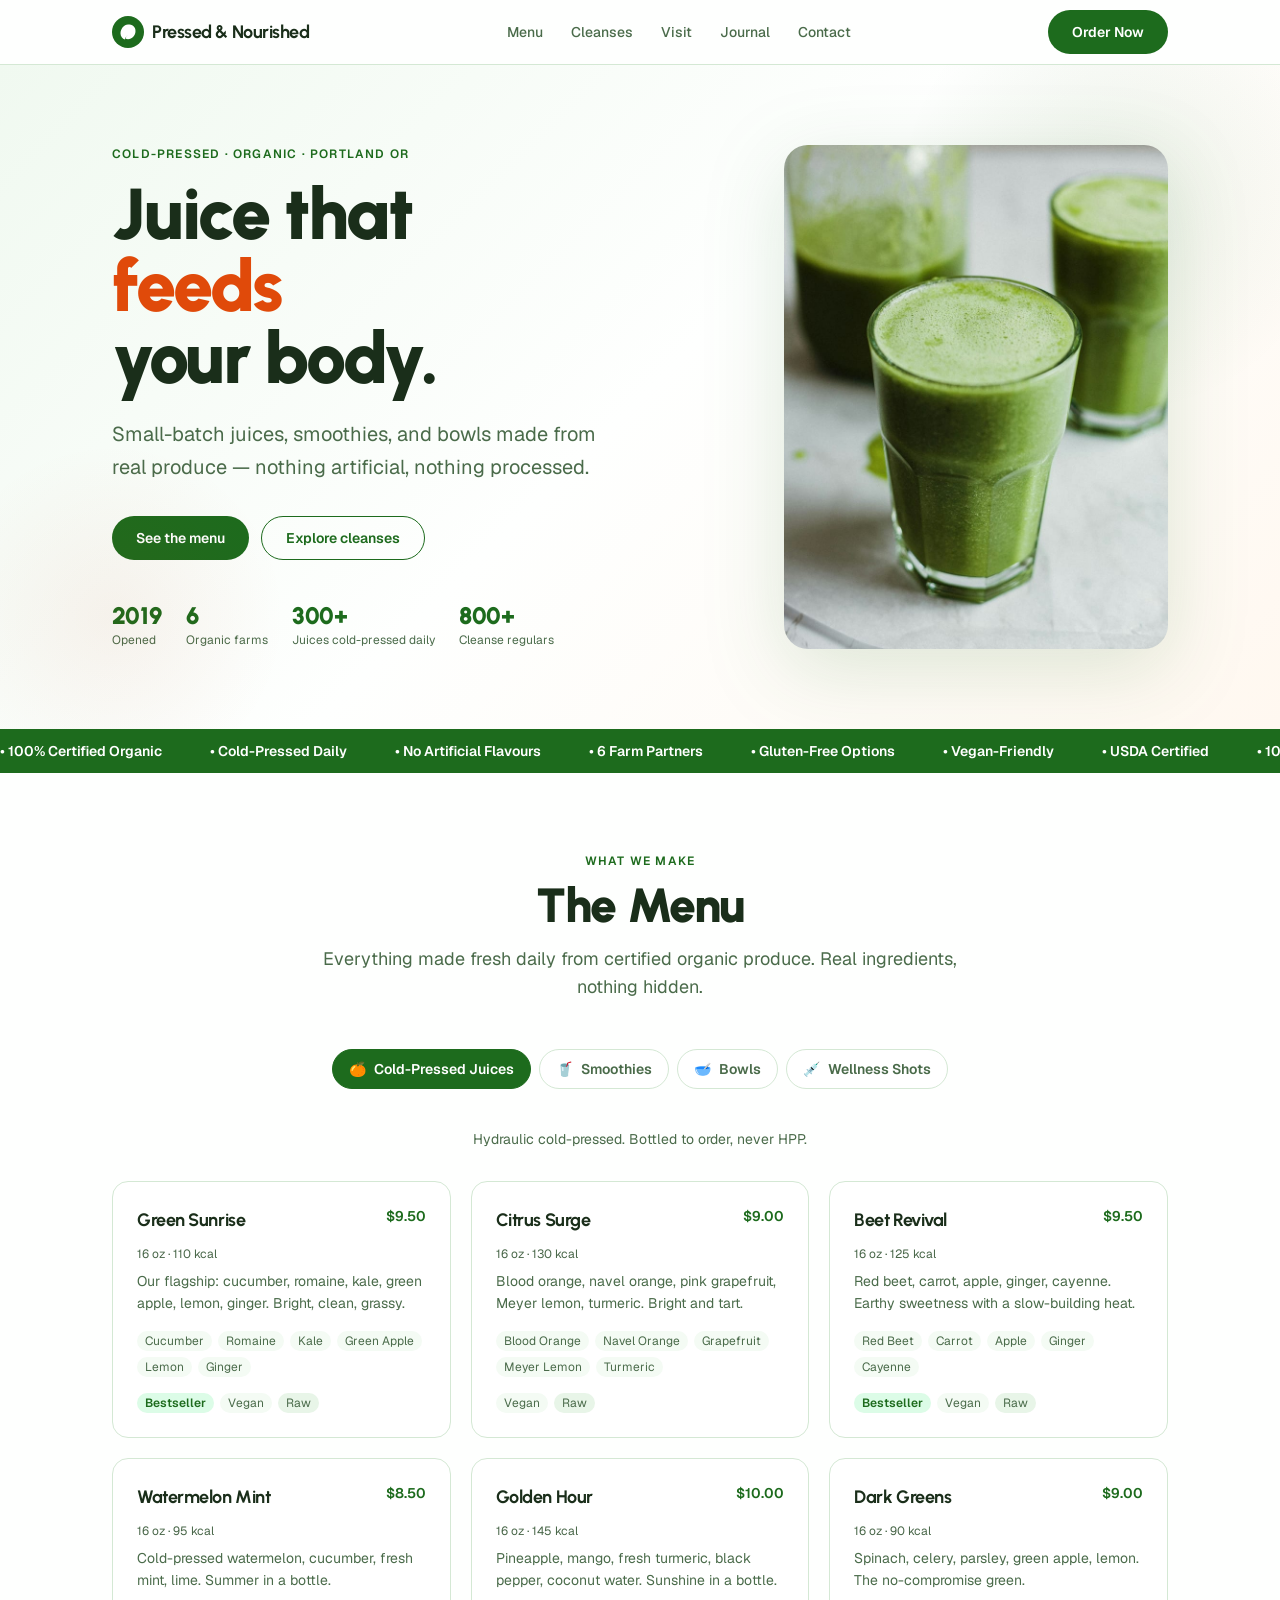
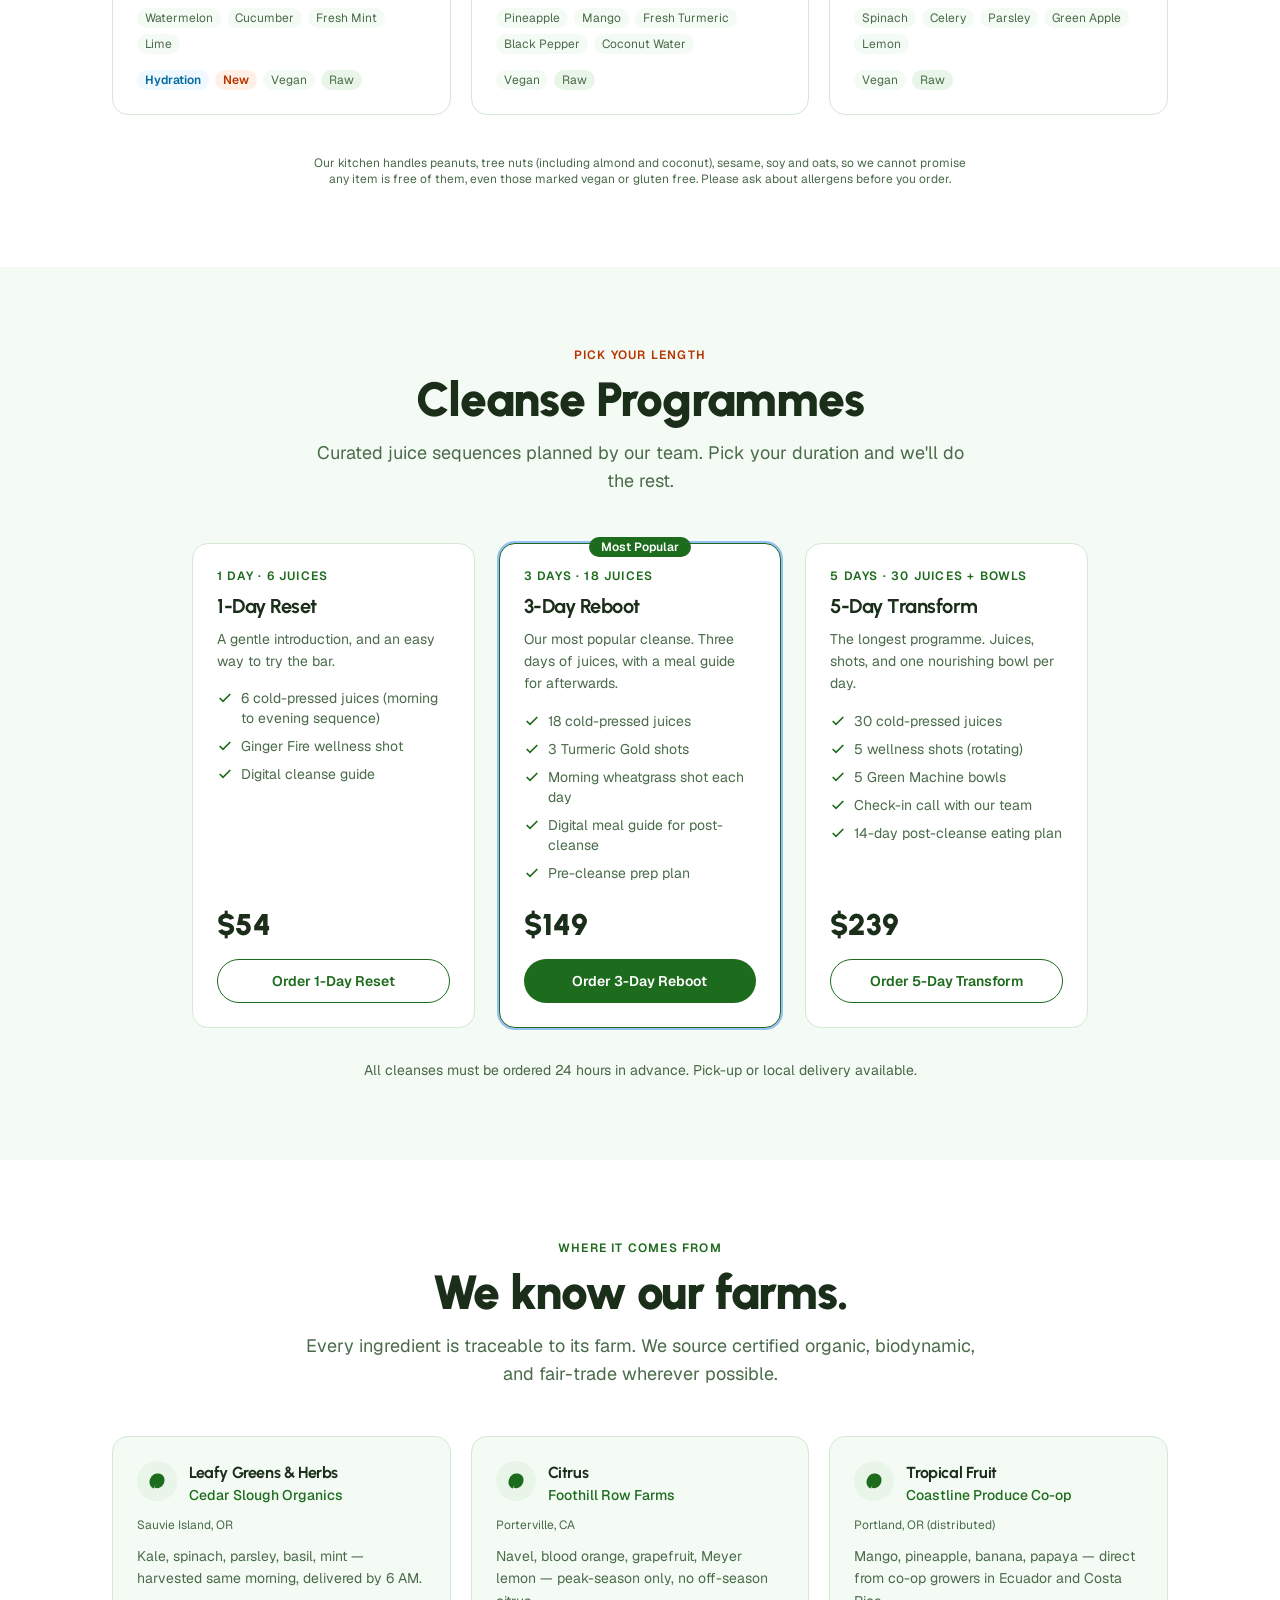
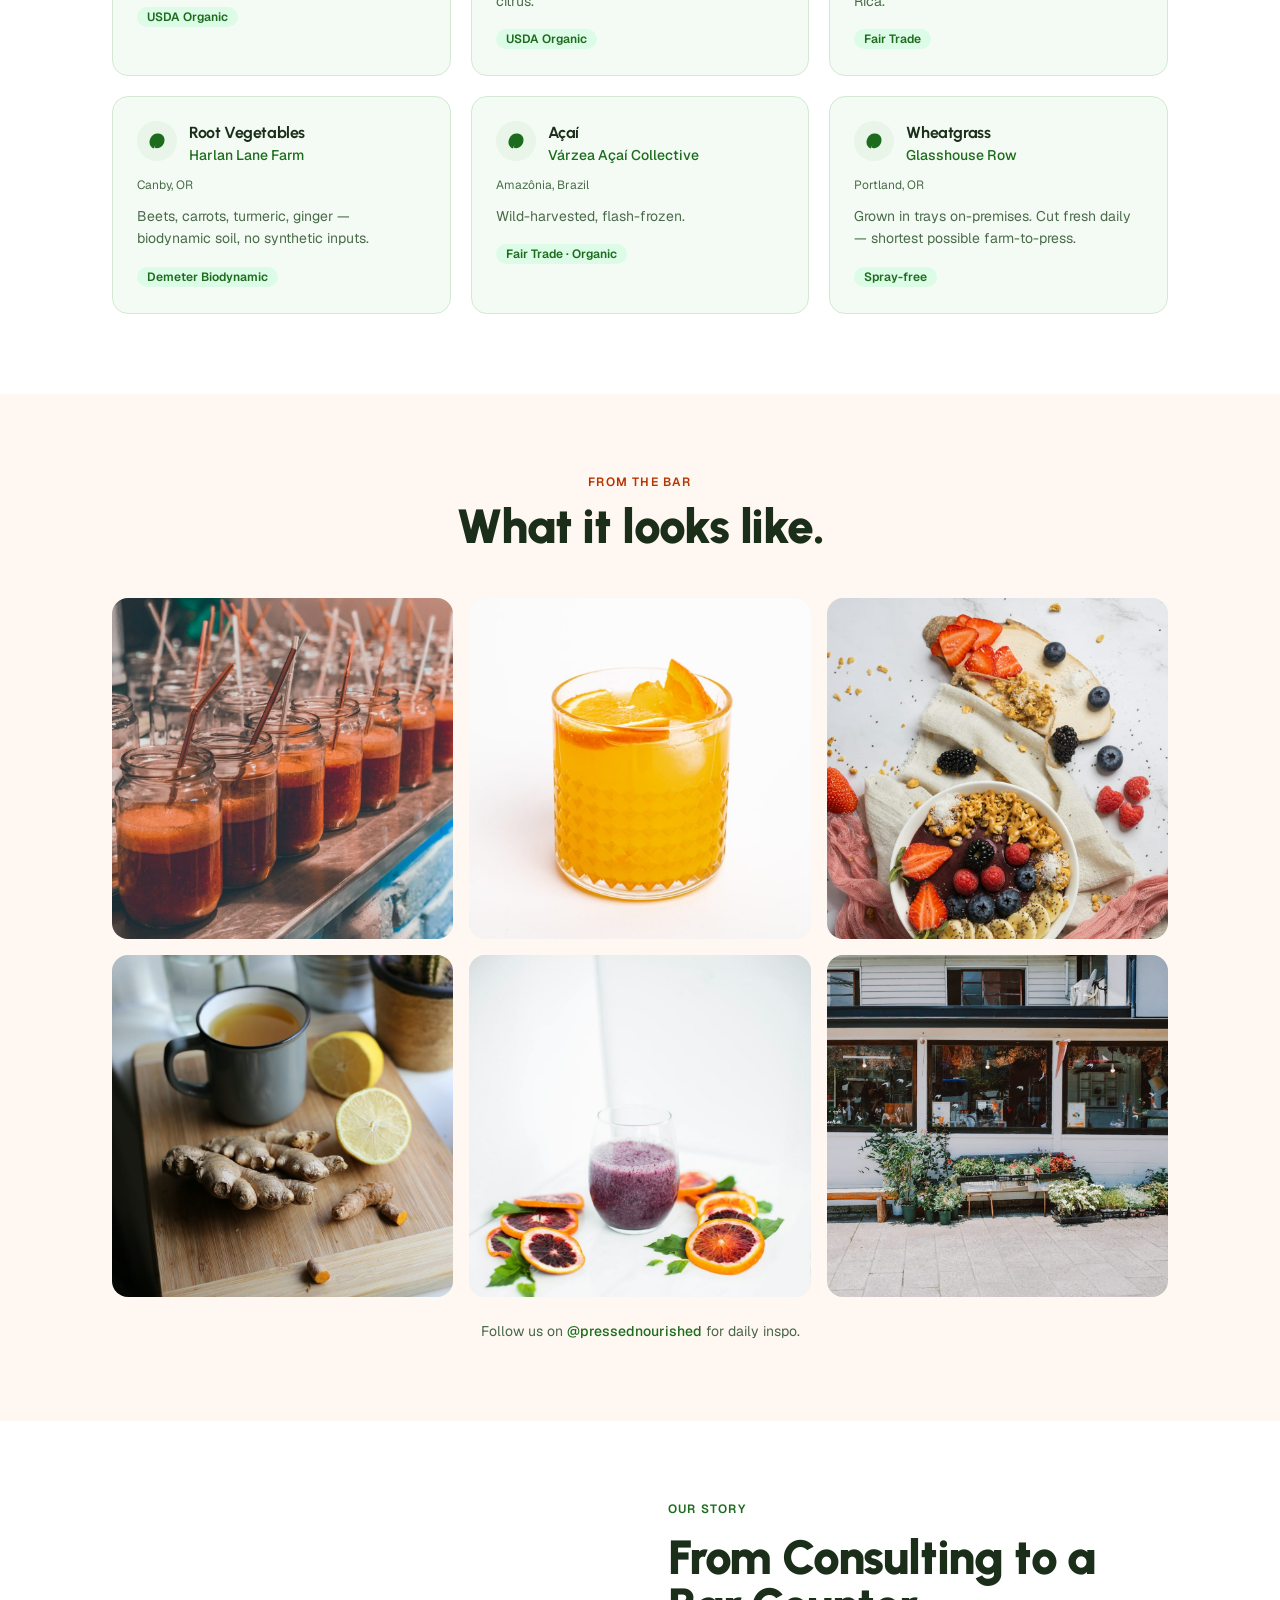
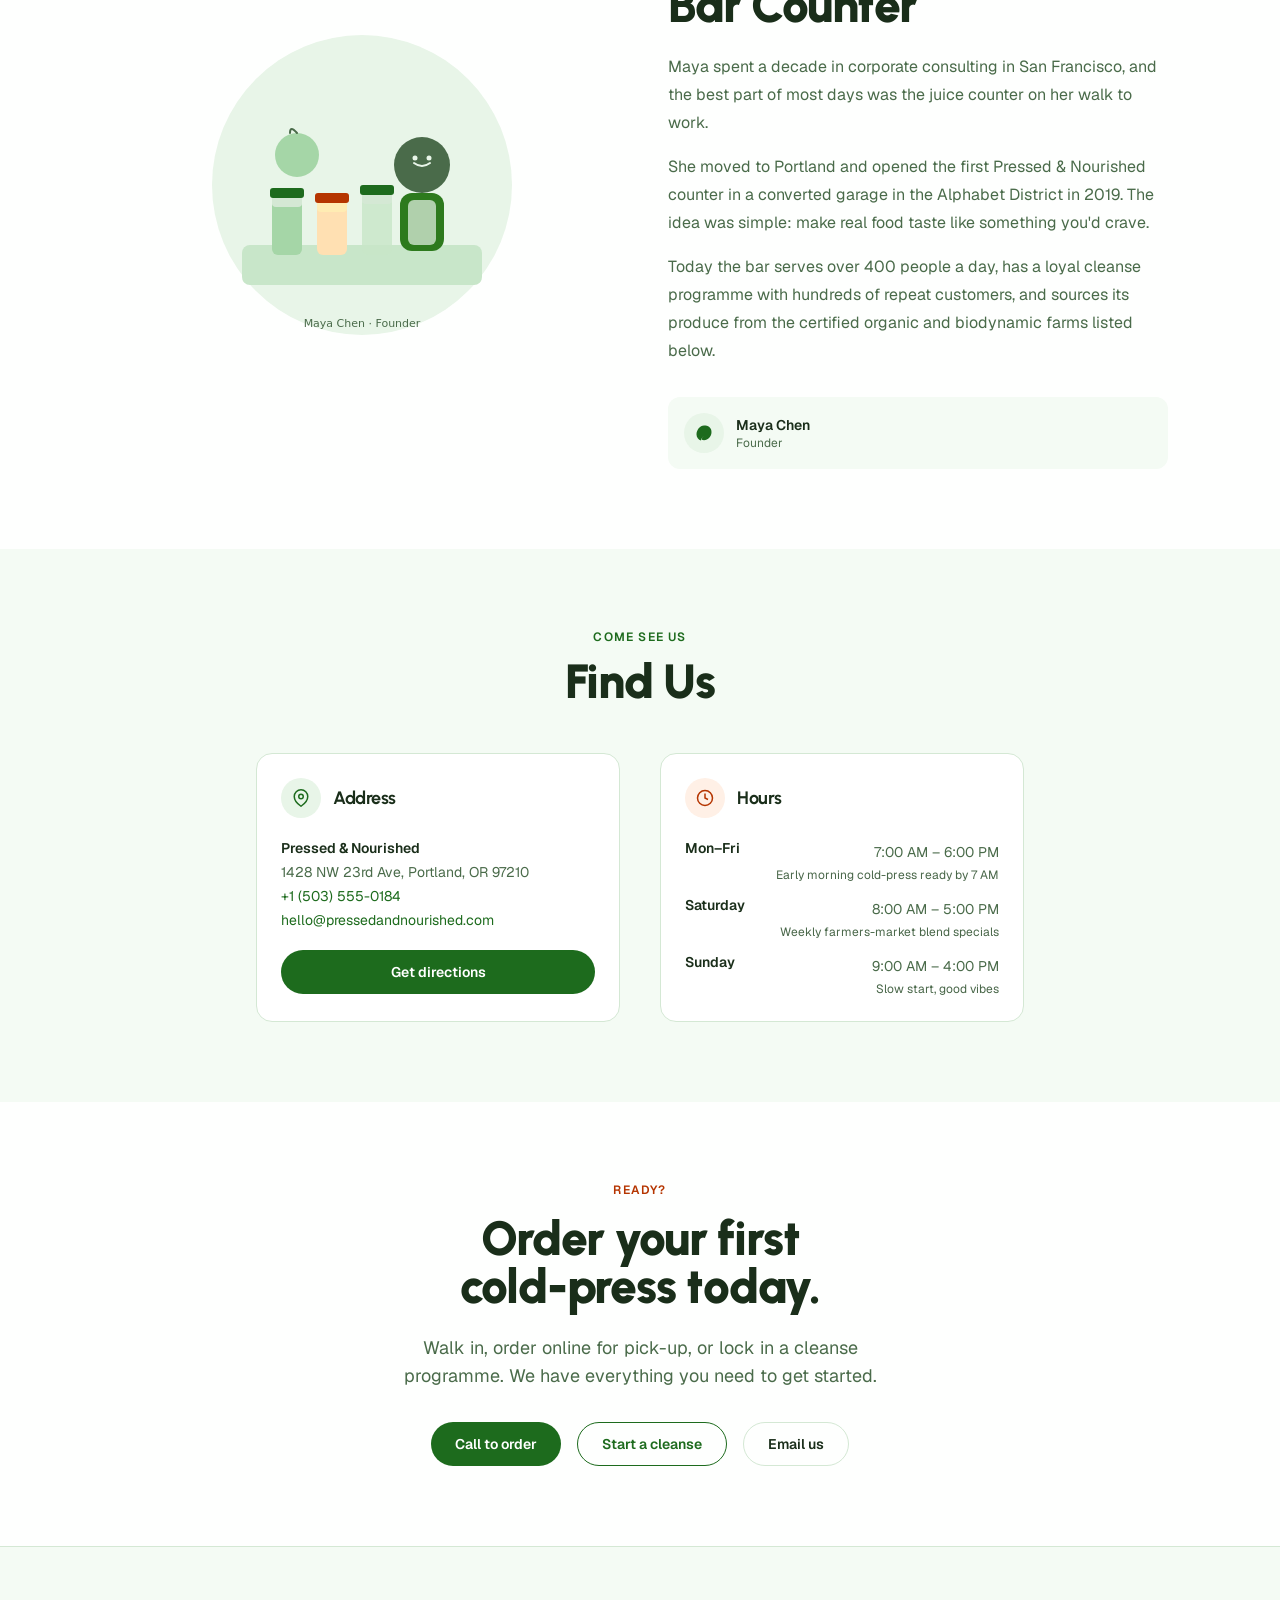
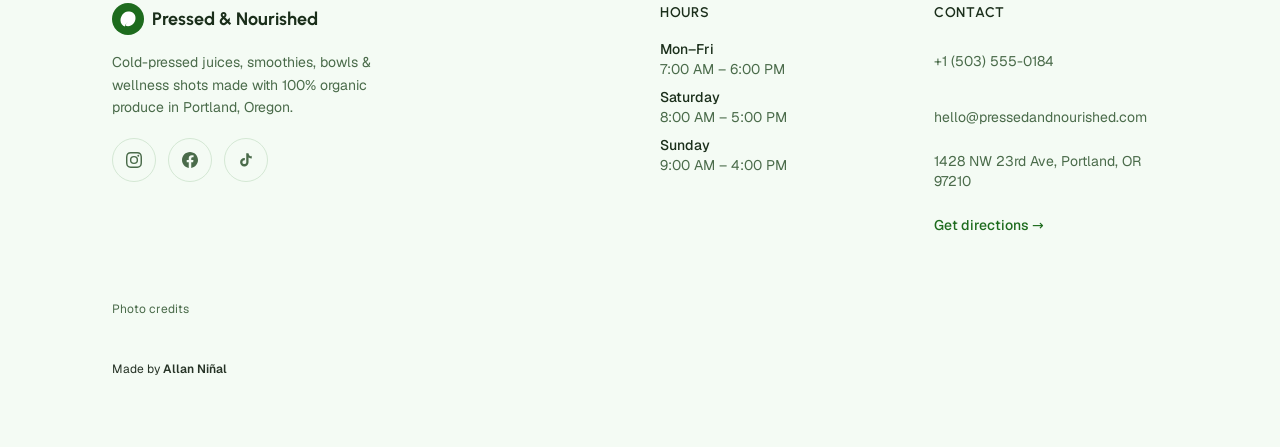
==== commit 176151a6: "1.0.2: Replaced two photos that showed another juice brand's labels and a cup with another business'" ====
--- a/index.html
+++ b/index.html
@@ -19,7 +19,7 @@
 All cleanses must be ordered 24 hours in advance. Pick-up or local delivery available.
 </p> </div> </section>  <section id="sourcing" class="py-20" data-astro-cid-j7pv25f6> <div class="container-x" data-astro-cid-j7pv25f6> <div class="text-center mb-12" data-astro-cid-j7pv25f6> <p class="eyebrow mb-3" data-astro-cid-j7pv25f6>Where it comes from</p> <h2 class="font-display font-black text-4xl sm:text-5xl mb-4" style="color:var(--color-text);" data-astro-cid-j7pv25f6>We know our farms.</h2> <p class="text-lg max-w-2xl mx-auto" style="color:var(--color-text-muted);" data-astro-cid-j7pv25f6>
 Every ingredient is traceable to its farm. We source certified organic, biodynamic, and fair-trade wherever possible.
-</p> </div> <div class="grid sm:grid-cols-2 lg:grid-cols-3 gap-5" data-astro-cid-j7pv25f6> <article class="card-green" data-astro-cid-j7pv25f6> <div class="flex items-start gap-3 mb-3" data-astro-cid-j7pv25f6> <!-- Leaf icon --> <div class="shrink-0 flex items-center justify-center w-10 h-10 rounded-full" style="background-color:var(--color-accent-bg);" data-astro-cid-j7pv25f6> <svg width="18" height="18" viewBox="0 0 24 24" fill="none" aria-hidden="true" data-astro-cid-j7pv25f6> <path d="M12 2C6.5 2 2 8 2 14c0 4 2.5 7 6 8 .5-3 2-5 4-6-2 1-3 3-3 5 1 .3 2 .5 3 .5 5.5 0 10-5 10-11S17.5 2 12 2z" fill="var(--color-accent)" data-astro-cid-j7pv25f6></path> </svg> </div> <div data-astro-cid-j7pv25f6> <h3 class="font-display font-bold text-base" style="color:var(--color-text);" data-astro-cid-j7pv25f6>Leafy Greens &amp; Herbs</h3> <p class="text-sm font-medium" style="color:var(--color-accent);" data-astro-cid-j7pv25f6>Cedar Slough Organics</p> </div> </div> <p class="text-xs mb-3" style="color:var(--color-text-muted);" data-astro-cid-j7pv25f6>Sauvie Island, OR</p> <p class="text-sm mb-3" style="color:var(--color-text-muted);line-height:1.6;" data-astro-cid-j7pv25f6>Kale, spinach, parsley, basil, mint — harvested same morning, delivered by 6 AM.</p> <span class="inline-flex items-center text-xs font-semibold px-2.5 py-0.5 rounded-full" style="background-color:var(--color-tag-best-bg);color:var(--color-tag-best);" data-astro-cid-j7pv25f6>USDA Organic</span> </article><article class="card-green" data-astro-cid-j7pv25f6> <div class="flex items-start gap-3 mb-3" data-astro-cid-j7pv25f6> <!-- Leaf icon --> <div class="shrink-0 flex items-center justify-center w-10 h-10 rounded-full" style="background-color:var(--color-accent-bg);" data-astro-cid-j7pv25f6> <svg width="18" height="18" viewBox="0 0 24 24" fill="none" aria-hidden="true" data-astro-cid-j7pv25f6> <path d="M12 2C6.5 2 2 8 2 14c0 4 2.5 7 6 8 .5-3 2-5 4-6-2 1-3 3-3 5 1 .3 2 .5 3 .5 5.5 0 10-5 10-11S17.5 2 12 2z" fill="var(--color-accent)" data-astro-cid-j7pv25f6></path> </svg> </div> <div data-astro-cid-j7pv25f6> <h3 class="font-display font-bold text-base" style="color:var(--color-text);" data-astro-cid-j7pv25f6>Citrus</h3> <p class="text-sm font-medium" style="color:var(--color-accent);" data-astro-cid-j7pv25f6>Foothill Row Farms</p> </div> </div> <p class="text-xs mb-3" style="color:var(--color-text-muted);" data-astro-cid-j7pv25f6>Porterville, CA</p> <p class="text-sm mb-3" style="color:var(--color-text-muted);line-height:1.6;" data-astro-cid-j7pv25f6>Navel, blood orange, grapefruit, Meyer lemon — peak-season only, no off-season citrus.</p> <span class="inline-flex items-center text-xs font-semibold px-2.5 py-0.5 rounded-full" style="background-color:var(--color-tag-best-bg);color:var(--color-tag-best);" data-astro-cid-j7pv25f6>USDA Organic</span> </article><article class="card-green" data-astro-cid-j7pv25f6> <div class="flex items-start gap-3 mb-3" data-astro-cid-j7pv25f6> <!-- Leaf icon --> <div class="shrink-0 flex items-center justify-center w-10 h-10 rounded-full" style="background-color:var(--color-accent-bg);" data-astro-cid-j7pv25f6> <svg width="18" height="18" viewBox="0 0 24 24" fill="none" aria-hidden="true" data-astro-cid-j7pv25f6> <path d="M12 2C6.5 2 2 8 2 14c0 4 2.5 7 6 8 .5-3 2-5 4-6-2 1-3 3-3 5 1 .3 2 .5 3 .5 5.5 0 10-5 10-11S17.5 2 12 2z" fill="var(--color-accent)" data-astro-cid-j7pv25f6></path> </svg> </div> <div data-astro-cid-j7pv25f6> <h3 class="font-display font-bold text-base" style="color:var(--color-text);" data-astro-cid-j7pv25f6>Tropical Fruit</h3> <p class="text-sm font-medium" style="color:var(--color-accent);" data-astro-cid-j7pv25f6>Coastline Produce Co-op</p> </div> </div> <p class="text-xs mb-3" style="color:var(--color-text-muted);" data-astro-cid-j7pv25f6>Portland, OR (distributed)</p> <p class="text-sm mb-3" style="color:var(--color-text-muted);line-height:1.6;" data-astro-cid-j7pv25f6>Mango, pineapple, banana, papaya — direct from co-op growers in Ecuador and Costa Rica.</p> <span class="inline-flex items-center text-xs font-semibold px-2.5 py-0.5 rounded-full" style="background-color:var(--color-tag-best-bg);color:var(--color-tag-best);" data-astro-cid-j7pv25f6>Fair Trade</span> </article><article class="card-green" data-astro-cid-j7pv25f6> <div class="flex items-start gap-3 mb-3" data-astro-cid-j7pv25f6> <!-- Leaf icon --> <div class="shrink-0 flex items-center justify-center w-10 h-10 rounded-full" style="background-color:var(--color-accent-bg);" data-astro-cid-j7pv25f6> <svg width="18" height="18" viewBox="0 0 24 24" fill="none" aria-hidden="true" data-astro-cid-j7pv25f6> <path d="M12 2C6.5 2 2 8 2 14c0 4 2.5 7 6 8 .5-3 2-5 4-6-2 1-3 3-3 5 1 .3 2 .5 3 .5 5.5 0 10-5 10-11S17.5 2 12 2z" fill="var(--color-accent)" data-astro-cid-j7pv25f6></path> </svg> </div> <div data-astro-cid-j7pv25f6> <h3 class="font-display font-bold text-base" style="color:var(--color-text);" data-astro-cid-j7pv25f6>Root Vegetables</h3> <p class="text-sm font-medium" style="color:var(--color-accent);" data-astro-cid-j7pv25f6>Harlan Lane Farm</p> </div> </div> <p class="text-xs mb-3" style="color:var(--color-text-muted);" data-astro-cid-j7pv25f6>Canby, OR</p> <p class="text-sm mb-3" style="color:var(--color-text-muted);line-height:1.6;" data-astro-cid-j7pv25f6>Beets, carrots, turmeric, ginger — biodynamic soil, no synthetic inputs.</p> <span class="inline-flex items-center text-xs font-semibold px-2.5 py-0.5 rounded-full" style="background-color:var(--color-tag-best-bg);color:var(--color-tag-best);" data-astro-cid-j7pv25f6>Demeter Biodynamic</span> </article><article class="card-green" data-astro-cid-j7pv25f6> <div class="flex items-start gap-3 mb-3" data-astro-cid-j7pv25f6> <!-- Leaf icon --> <div class="shrink-0 flex items-center justify-center w-10 h-10 rounded-full" style="background-color:var(--color-accent-bg);" data-astro-cid-j7pv25f6> <svg width="18" height="18" viewBox="0 0 24 24" fill="none" aria-hidden="true" data-astro-cid-j7pv25f6> <path d="M12 2C6.5 2 2 8 2 14c0 4 2.5 7 6 8 .5-3 2-5 4-6-2 1-3 3-3 5 1 .3 2 .5 3 .5 5.5 0 10-5 10-11S17.5 2 12 2z" fill="var(--color-accent)" data-astro-cid-j7pv25f6></path> </svg> </div> <div data-astro-cid-j7pv25f6> <h3 class="font-display font-bold text-base" style="color:var(--color-text);" data-astro-cid-j7pv25f6>Açaí</h3> <p class="text-sm font-medium" style="color:var(--color-accent);" data-astro-cid-j7pv25f6>Várzea Açaí Collective</p> </div> </div> <p class="text-xs mb-3" style="color:var(--color-text-muted);" data-astro-cid-j7pv25f6>Amazônia, Brazil</p> <p class="text-sm mb-3" style="color:var(--color-text-muted);line-height:1.6;" data-astro-cid-j7pv25f6>Wild-harvested, flash-frozen.</p> <span class="inline-flex items-center text-xs font-semibold px-2.5 py-0.5 rounded-full" style="background-color:var(--color-tag-best-bg);color:var(--color-tag-best);" data-astro-cid-j7pv25f6>Fair Trade · Organic</span> </article><article class="card-green" data-astro-cid-j7pv25f6> <div class="flex items-start gap-3 mb-3" data-astro-cid-j7pv25f6> <!-- Leaf icon --> <div class="shrink-0 flex items-center justify-center w-10 h-10 rounded-full" style="background-color:var(--color-accent-bg);" data-astro-cid-j7pv25f6> <svg width="18" height="18" viewBox="0 0 24 24" fill="none" aria-hidden="true" data-astro-cid-j7pv25f6> <path d="M12 2C6.5 2 2 8 2 14c0 4 2.5 7 6 8 .5-3 2-5 4-6-2 1-3 3-3 5 1 .3 2 .5 3 .5 5.5 0 10-5 10-11S17.5 2 12 2z" fill="var(--color-accent)" data-astro-cid-j7pv25f6></path> </svg> </div> <div data-astro-cid-j7pv25f6> <h3 class="font-display font-bold text-base" style="color:var(--color-text);" data-astro-cid-j7pv25f6>Wheatgrass</h3> <p class="text-sm font-medium" style="color:var(--color-accent);" data-astro-cid-j7pv25f6>Glasshouse Row</p> </div> </div> <p class="text-xs mb-3" style="color:var(--color-text-muted);" data-astro-cid-j7pv25f6>Portland, OR</p> <p class="text-sm mb-3" style="color:var(--color-text-muted);line-height:1.6;" data-astro-cid-j7pv25f6>Grown in trays on-premises. Cut fresh daily — shortest possible farm-to-press.</p> <span class="inline-flex items-center text-xs font-semibold px-2.5 py-0.5 rounded-full" style="background-color:var(--color-tag-best-bg);color:var(--color-tag-best);" data-astro-cid-j7pv25f6>Spray-free</span> </article> </div> </div> </section>  <section id="gallery" style="background-color:var(--color-orange-tint);padding:5rem 0;" data-astro-cid-j7pv25f6> <div class="container-x" data-astro-cid-j7pv25f6> <div class="text-center mb-12" data-astro-cid-j7pv25f6> <p class="eyebrow-orange mb-3" data-astro-cid-j7pv25f6>From the bar</p> <h2 class="font-display font-black text-4xl sm:text-5xl mb-4" style="color:var(--color-text);" data-astro-cid-j7pv25f6>What it looks like.</h2> </div> <div class="grid grid-cols-2 md:grid-cols-3 gap-4" data-astro-cid-j7pv25f6> <figure class="relative overflow-hidden rounded-2xl" style="aspect-ratio:1;background-color:var(--color-surface-3);" data-astro-cid-j7pv25f6> <img src="./images/gallery/bottles.jpg" alt="Rows of freshly cold-pressed green juice bottles lined up on a stainless steel counter, morning light streaming in" width="1000" height="1000" loading="lazy" decoding="async" style="position:absolute; inset:0; width:100%; height:100%; object-fit:cover;" data-astro-cid-j7pv25f6> <figcaption class="sr-only" data-astro-cid-j7pv25f6>Rows of freshly cold-pressed green juice bottles lined up on a stainless steel counter, morning light streaming in</figcaption> </figure><figure class="relative overflow-hidden rounded-2xl" style="aspect-ratio:1;background-color:var(--color-surface-3);" data-astro-cid-j7pv25f6> <img src="./images/gallery/citrus.jpg" alt="Hands holding a vibrant orange citrus surge juice against a white wall, glistening condensation on the glass" width="1000" height="1000" loading="lazy" decoding="async" style="position:absolute; inset:0; width:100%; height:100%; object-fit:cover;" data-astro-cid-j7pv25f6> <figcaption class="sr-only" data-astro-cid-j7pv25f6>Hands holding a vibrant orange citrus surge juice against a white wall, glistening condensation on the glass</figcaption> </figure><figure class="relative overflow-hidden rounded-2xl" style="aspect-ratio:1;background-color:var(--color-surface-3);" data-astro-cid-j7pv25f6> <img src="./images/gallery/acai.jpg" alt="An açaí bowl topped with granola, sliced banana, kiwi, and a drizzle of honey on a light wooden surface" width="1000" height="1000" loading="lazy" decoding="async" style="position:absolute; inset:0; width:100%; height:100%; object-fit:cover;" data-astro-cid-j7pv25f6> <figcaption class="sr-only" data-astro-cid-j7pv25f6>An açaí bowl topped with granola, sliced banana, kiwi, and a drizzle of honey on a light wooden surface</figcaption> </figure><figure class="relative overflow-hidden rounded-2xl" style="aspect-ratio:1;background-color:var(--color-surface-3);" data-astro-cid-j7pv25f6> <img src="./images/gallery/ingredients.jpg" alt="A flat lay of fresh ginger, turmeric root, lemons, and cayenne peppers on a white marble surface" width="1000" height="1000" loading="lazy" decoding="async" style="position:absolute; inset:0; width:100%; height:100%; object-fit:cover;" data-astro-cid-j7pv25f6> <figcaption class="sr-only" data-astro-cid-j7pv25f6>A flat lay of fresh ginger, turmeric root, lemons, and cayenne peppers on a white marble surface</figcaption> </figure><figure class="relative overflow-hidden rounded-2xl" style="aspect-ratio:1;background-color:var(--color-surface-3);" data-astro-cid-j7pv25f6> <img src="./images/gallery/prep.jpg" alt="A vibrant fresh juice being poured into a glass to order at the bar" width="1000" height="1000" loading="lazy" decoding="async" style="position:absolute; inset:0; width:100%; height:100%; object-fit:cover;" data-astro-cid-j7pv25f6> <figcaption class="sr-only" data-astro-cid-j7pv25f6>A vibrant fresh juice being poured into a glass to order at the bar</figcaption> </figure><figure class="relative overflow-hidden rounded-2xl" style="aspect-ratio:1;background-color:var(--color-surface-3);" data-astro-cid-j7pv25f6> <img src="./images/gallery/exterior.jpg" alt="The exterior of Pressed &#38; Nourished on NW 23rd Ave, glass frontage with plants, warm morning light" width="1000" height="1000" loading="lazy" decoding="async" style="position:absolute; inset:0; width:100%; height:100%; object-fit:cover;" data-astro-cid-j7pv25f6> <figcaption class="sr-only" data-astro-cid-j7pv25f6>The exterior of Pressed &amp; Nourished on NW 23rd Ave, glass frontage with plants, warm morning light</figcaption> </figure> </div> <p class="text-center text-sm mt-6" style="color:var(--color-text-subtle);" data-astro-cid-j7pv25f6>Follow us on <a href="https://instagram.com/pressednourished" target="_blank" rel="noopener noreferrer" class="font-medium hover:underline" style="color:var(--color-accent);" data-astro-cid-j7pv25f6>@pressednourished</a> for daily inspo.</p> </div> </section>  <section id="story" class="py-20" data-astro-cid-j7pv25f6> <div class="container-x" data-astro-cid-j7pv25f6> <div class="grid lg:grid-cols-2 gap-14 items-center" data-astro-cid-j7pv25f6> <!-- Story illustration --> <div class="flex justify-center" data-astro-cid-j7pv25f6> <div class="relative" style="width:320px;height:320px;" data-astro-cid-j7pv25f6> <svg viewBox="0 0 320 320" xmlns="http://www.w3.org/2000/svg" aria-label="Illustration of Maya Chen at the juice bar" role="img" class="w-full h-full" data-astro-cid-j7pv25f6> <!-- Background circle --> <circle cx="160" cy="160" r="150" fill="#E8F5E8" data-astro-cid-j7pv25f6></circle> <!-- Counter / bar --> <rect x="40" y="220" width="240" height="40" rx="8" fill="#C8E6C9" data-astro-cid-j7pv25f6></rect> <!-- Juice bottles on counter --> <rect x="70" y="175" width="30" height="55" rx="6" fill="#A5D6A7" data-astro-cid-j7pv25f6></rect> <rect x="70" y="168" width="30" height="14" rx="4" fill="#D4E8D4" data-astro-cid-j7pv25f6></rect> <rect x="68" y="163" width="34" height="10" rx="3" fill="#1D6B1D" data-astro-cid-j7pv25f6></rect> <rect x="115" y="180" width="30" height="50" rx="6" fill="#FFE0B2" data-astro-cid-j7pv25f6></rect> <rect x="115" y="173" width="30" height="14" rx="4" fill="#FFECB3" data-astro-cid-j7pv25f6></rect> <rect x="113" y="168" width="34" height="10" rx="3" fill="#B53500" data-astro-cid-j7pv25f6></rect> <rect x="160" y="172" width="30" height="58" rx="6" fill="#C8E6C9" opacity="0.8" data-astro-cid-j7pv25f6></rect> <rect x="160" y="165" width="30" height="14" rx="4" fill="#D4E8D4" data-astro-cid-j7pv25f6></rect> <rect x="158" y="160" width="34" height="10" rx="3" fill="#1D6B1D" data-astro-cid-j7pv25f6></rect> <!-- Person silhouette --> <circle cx="220" cy="140" r="28" fill="#4A6B4A" data-astro-cid-j7pv25f6></circle> <rect x="198" y="168" width="44" height="58" rx="12" fill="#2D7A1D" data-astro-cid-j7pv25f6></rect> <!-- Apron --> <rect x="206" y="175" width="28" height="45" rx="6" fill="#E8F5E8" opacity="0.7" data-astro-cid-j7pv25f6></rect> <!-- Smile --> <path d="M212 138 Q220 144 228 138" fill="none" stroke="#E8F5E8" stroke-width="2" stroke-linecap="round" data-astro-cid-j7pv25f6></path> <!-- Eyes --> <circle cx="213" cy="133" r="2.5" fill="#E8F5E8" data-astro-cid-j7pv25f6></circle> <circle cx="227" cy="133" r="2.5" fill="#E8F5E8" data-astro-cid-j7pv25f6></circle> <!-- Produce: green apple --> <circle cx="95" cy="130" r="22" fill="#A5D6A7" data-astro-cid-j7pv25f6></circle> <path d="M95 108 Q88 100 88 108" fill="none" stroke="#4A6B4A" stroke-width="2" stroke-linecap="round" data-astro-cid-j7pv25f6></path> <!-- Text label --> <text x="160" y="302" text-anchor="middle" font-family="system-ui,sans-serif" font-size="11" fill="#4A6B4A" data-astro-cid-j7pv25f6>Maya Chen · Founder</text> </svg> </div> </div> <!-- Story text --> <div data-astro-cid-j7pv25f6> <p class="eyebrow mb-4" data-astro-cid-j7pv25f6>Our story</p> <h2 class="font-display font-black text-4xl sm:text-5xl mb-6" style="color:var(--color-text);" data-astro-cid-j7pv25f6>From Consulting to a Bar Counter</h2> <div class="space-y-4 mb-8" data-astro-cid-j7pv25f6> <p style="color:var(--color-text-muted);line-height:1.75;" data-astro-cid-j7pv25f6>Maya spent a decade in corporate consulting in San Francisco, and the best part of most days was the juice counter on her walk to work.</p><p style="color:var(--color-text-muted);line-height:1.75;" data-astro-cid-j7pv25f6>She moved to Portland and opened the first Pressed &amp; Nourished counter in a converted garage in the Alphabet District in 2019. The idea was simple: make real food taste like something you&#39;d crave.</p><p style="color:var(--color-text-muted);line-height:1.75;" data-astro-cid-j7pv25f6>Today the bar serves over 400 people a day, has a loyal cleanse programme with hundreds of repeat customers, and sources its produce from the certified organic and biodynamic farms listed below.</p> </div> <div class="flex items-center gap-3 p-4 rounded-xl" style="background-color:var(--color-surface-2);" data-astro-cid-j7pv25f6> <div class="w-10 h-10 rounded-full flex items-center justify-center" style="background-color:var(--color-accent-bg);" data-astro-cid-j7pv25f6> <svg width="18" height="18" viewBox="0 0 24 24" fill="none" aria-hidden="true" data-astro-cid-j7pv25f6> <path d="M12 2C6.5 2 2 8 2 14c0 4 2.5 7 6 8 .5-3 2-5 4-6-2 1-3 3-3 5 1 .3 2 .5 3 .5 5.5 0 10-5 10-11S17.5 2 12 2z" fill="var(--color-accent)" data-astro-cid-j7pv25f6></path> </svg> </div> <div data-astro-cid-j7pv25f6> <p class="font-semibold text-sm" style="color:var(--color-text);" data-astro-cid-j7pv25f6>Maya Chen</p> <p class="text-xs" style="color:var(--color-text-muted);" data-astro-cid-j7pv25f6>Founder</p> </div> </div> </div> </div> </div> </section>  <section id="location" style="background-color:var(--color-surface-2);padding:5rem 0;" data-astro-cid-j7pv25f6> <div class="container-x" data-astro-cid-j7pv25f6> <div class="text-center mb-12" data-astro-cid-j7pv25f6> <p class="eyebrow mb-3" data-astro-cid-j7pv25f6>Come see us</p> <h2 class="font-display font-black text-4xl sm:text-5xl mb-4" style="color:var(--color-text);" data-astro-cid-j7pv25f6>Find Us</h2> </div> <div class="grid md:grid-cols-2 gap-10 max-w-3xl mx-auto" data-astro-cid-j7pv25f6> <!-- Address --> <div class="card" data-astro-cid-j7pv25f6> <div class="flex items-center gap-3 mb-5" data-astro-cid-j7pv25f6> <div class="w-10 h-10 rounded-full flex items-center justify-center" style="background-color:var(--color-accent-bg);" data-astro-cid-j7pv25f6> <svg width="18" height="18" viewBox="0 0 24 24" fill="none" stroke="currentColor" stroke-width="2" style="color:var(--color-accent);" aria-hidden="true" data-astro-cid-j7pv25f6> <path d="M21 10c0 7-9 13-9 13s-9-6-9-13a9 9 0 0 1 18 0z" data-astro-cid-j7pv25f6></path> <circle cx="12" cy="10" r="3" data-astro-cid-j7pv25f6></circle> </svg> </div> <h3 class="font-display font-bold text-lg" style="color:var(--color-text);" data-astro-cid-j7pv25f6>Address</h3> </div> <address class="not-italic text-sm space-y-1" style="color:var(--color-text-muted);" data-astro-cid-j7pv25f6> <p class="font-semibold" style="color:var(--color-text);" data-astro-cid-j7pv25f6>Pressed &amp; Nourished</p> <p data-astro-cid-j7pv25f6>1428 NW 23rd Ave, Portland, OR 97210</p> <p class="mt-3" data-astro-cid-j7pv25f6> <a href="tel:+1 (503) 555-0184" class="hover:underline" style="color:var(--color-accent);" data-astro-cid-j7pv25f6>+1 (503) 555-0184</a> </p> <p data-astro-cid-j7pv25f6> <a href="mailto:hello@pressedandnourished.com" class="hover:underline" style="color:var(--color-accent);" data-astro-cid-j7pv25f6>hello@pressedandnourished.com</a> </p> </address> <a href="https://maps.google.com/?q=1428+NW+23rd+Ave+Portland+OR" target="_blank" rel="noopener noreferrer" class="btn-primary mt-5 w-full text-center" data-astro-cid-j7pv25f6>
+</p> </div> <div class="grid sm:grid-cols-2 lg:grid-cols-3 gap-5" data-astro-cid-j7pv25f6> <article class="card-green" data-astro-cid-j7pv25f6> <div class="flex items-start gap-3 mb-3" data-astro-cid-j7pv25f6> <!-- Leaf icon --> <div class="shrink-0 flex items-center justify-center w-10 h-10 rounded-full" style="background-color:var(--color-accent-bg);" data-astro-cid-j7pv25f6> <svg width="18" height="18" viewBox="0 0 24 24" fill="none" aria-hidden="true" data-astro-cid-j7pv25f6> <path d="M12 2C6.5 2 2 8 2 14c0 4 2.5 7 6 8 .5-3 2-5 4-6-2 1-3 3-3 5 1 .3 2 .5 3 .5 5.5 0 10-5 10-11S17.5 2 12 2z" fill="var(--color-accent)" data-astro-cid-j7pv25f6></path> </svg> </div> <div data-astro-cid-j7pv25f6> <h3 class="font-display font-bold text-base" style="color:var(--color-text);" data-astro-cid-j7pv25f6>Leafy Greens &amp; Herbs</h3> <p class="text-sm font-medium" style="color:var(--color-accent);" data-astro-cid-j7pv25f6>Cedar Slough Organics</p> </div> </div> <p class="text-xs mb-3" style="color:var(--color-text-muted);" data-astro-cid-j7pv25f6>Sauvie Island, OR</p> <p class="text-sm mb-3" style="color:var(--color-text-muted);line-height:1.6;" data-astro-cid-j7pv25f6>Kale, spinach, parsley, basil, mint — harvested same morning, delivered by 6 AM.</p> <span class="inline-flex items-center text-xs font-semibold px-2.5 py-0.5 rounded-full" style="background-color:var(--color-tag-best-bg);color:var(--color-tag-best);" data-astro-cid-j7pv25f6>USDA Organic</span> </article><article class="card-green" data-astro-cid-j7pv25f6> <div class="flex items-start gap-3 mb-3" data-astro-cid-j7pv25f6> <!-- Leaf icon --> <div class="shrink-0 flex items-center justify-center w-10 h-10 rounded-full" style="background-color:var(--color-accent-bg);" data-astro-cid-j7pv25f6> <svg width="18" height="18" viewBox="0 0 24 24" fill="none" aria-hidden="true" data-astro-cid-j7pv25f6> <path d="M12 2C6.5 2 2 8 2 14c0 4 2.5 7 6 8 .5-3 2-5 4-6-2 1-3 3-3 5 1 .3 2 .5 3 .5 5.5 0 10-5 10-11S17.5 2 12 2z" fill="var(--color-accent)" data-astro-cid-j7pv25f6></path> </svg> </div> <div data-astro-cid-j7pv25f6> <h3 class="font-display font-bold text-base" style="color:var(--color-text);" data-astro-cid-j7pv25f6>Citrus</h3> <p class="text-sm font-medium" style="color:var(--color-accent);" data-astro-cid-j7pv25f6>Foothill Row Farms</p> </div> </div> <p class="text-xs mb-3" style="color:var(--color-text-muted);" data-astro-cid-j7pv25f6>Porterville, CA</p> <p class="text-sm mb-3" style="color:var(--color-text-muted);line-height:1.6;" data-astro-cid-j7pv25f6>Navel, blood orange, grapefruit, Meyer lemon — peak-season only, no off-season citrus.</p> <span class="inline-flex items-center text-xs font-semibold px-2.5 py-0.5 rounded-full" style="background-color:var(--color-tag-best-bg);color:var(--color-tag-best);" data-astro-cid-j7pv25f6>USDA Organic</span> </article><article class="card-green" data-astro-cid-j7pv25f6> <div class="flex items-start gap-3 mb-3" data-astro-cid-j7pv25f6> <!-- Leaf icon --> <div class="shrink-0 flex items-center justify-center w-10 h-10 rounded-full" style="background-color:var(--color-accent-bg);" data-astro-cid-j7pv25f6> <svg width="18" height="18" viewBox="0 0 24 24" fill="none" aria-hidden="true" data-astro-cid-j7pv25f6> <path d="M12 2C6.5 2 2 8 2 14c0 4 2.5 7 6 8 .5-3 2-5 4-6-2 1-3 3-3 5 1 .3 2 .5 3 .5 5.5 0 10-5 10-11S17.5 2 12 2z" fill="var(--color-accent)" data-astro-cid-j7pv25f6></path> </svg> </div> <div data-astro-cid-j7pv25f6> <h3 class="font-display font-bold text-base" style="color:var(--color-text);" data-astro-cid-j7pv25f6>Tropical Fruit</h3> <p class="text-sm font-medium" style="color:var(--color-accent);" data-astro-cid-j7pv25f6>Coastline Produce Co-op</p> </div> </div> <p class="text-xs mb-3" style="color:var(--color-text-muted);" data-astro-cid-j7pv25f6>Portland, OR (distributed)</p> <p class="text-sm mb-3" style="color:var(--color-text-muted);line-height:1.6;" data-astro-cid-j7pv25f6>Mango, pineapple, banana, papaya — direct from co-op growers in Ecuador and Costa Rica.</p> <span class="inline-flex items-center text-xs font-semibold px-2.5 py-0.5 rounded-full" style="background-color:var(--color-tag-best-bg);color:var(--color-tag-best);" data-astro-cid-j7pv25f6>Fair Trade</span> </article><article class="card-green" data-astro-cid-j7pv25f6> <div class="flex items-start gap-3 mb-3" data-astro-cid-j7pv25f6> <!-- Leaf icon --> <div class="shrink-0 flex items-center justify-center w-10 h-10 rounded-full" style="background-color:var(--color-accent-bg);" data-astro-cid-j7pv25f6> <svg width="18" height="18" viewBox="0 0 24 24" fill="none" aria-hidden="true" data-astro-cid-j7pv25f6> <path d="M12 2C6.5 2 2 8 2 14c0 4 2.5 7 6 8 .5-3 2-5 4-6-2 1-3 3-3 5 1 .3 2 .5 3 .5 5.5 0 10-5 10-11S17.5 2 12 2z" fill="var(--color-accent)" data-astro-cid-j7pv25f6></path> </svg> </div> <div data-astro-cid-j7pv25f6> <h3 class="font-display font-bold text-base" style="color:var(--color-text);" data-astro-cid-j7pv25f6>Root Vegetables</h3> <p class="text-sm font-medium" style="color:var(--color-accent);" data-astro-cid-j7pv25f6>Harlan Lane Farm</p> </div> </div> <p class="text-xs mb-3" style="color:var(--color-text-muted);" data-astro-cid-j7pv25f6>Canby, OR</p> <p class="text-sm mb-3" style="color:var(--color-text-muted);line-height:1.6;" data-astro-cid-j7pv25f6>Beets, carrots, turmeric, ginger — biodynamic soil, no synthetic inputs.</p> <span class="inline-flex items-center text-xs font-semibold px-2.5 py-0.5 rounded-full" style="background-color:var(--color-tag-best-bg);color:var(--color-tag-best);" data-astro-cid-j7pv25f6>Demeter Biodynamic</span> </article><article class="card-green" data-astro-cid-j7pv25f6> <div class="flex items-start gap-3 mb-3" data-astro-cid-j7pv25f6> <!-- Leaf icon --> <div class="shrink-0 flex items-center justify-center w-10 h-10 rounded-full" style="background-color:var(--color-accent-bg);" data-astro-cid-j7pv25f6> <svg width="18" height="18" viewBox="0 0 24 24" fill="none" aria-hidden="true" data-astro-cid-j7pv25f6> <path d="M12 2C6.5 2 2 8 2 14c0 4 2.5 7 6 8 .5-3 2-5 4-6-2 1-3 3-3 5 1 .3 2 .5 3 .5 5.5 0 10-5 10-11S17.5 2 12 2z" fill="var(--color-accent)" data-astro-cid-j7pv25f6></path> </svg> </div> <div data-astro-cid-j7pv25f6> <h3 class="font-display font-bold text-base" style="color:var(--color-text);" data-astro-cid-j7pv25f6>Açaí</h3> <p class="text-sm font-medium" style="color:var(--color-accent);" data-astro-cid-j7pv25f6>Várzea Açaí Collective</p> </div> </div> <p class="text-xs mb-3" style="color:var(--color-text-muted);" data-astro-cid-j7pv25f6>Amazônia, Brazil</p> <p class="text-sm mb-3" style="color:var(--color-text-muted);line-height:1.6;" data-astro-cid-j7pv25f6>Wild-harvested, flash-frozen.</p> <span class="inline-flex items-center text-xs font-semibold px-2.5 py-0.5 rounded-full" style="background-color:var(--color-tag-best-bg);color:var(--color-tag-best);" data-astro-cid-j7pv25f6>Fair Trade · Organic</span> </article><article class="card-green" data-astro-cid-j7pv25f6> <div class="flex items-start gap-3 mb-3" data-astro-cid-j7pv25f6> <!-- Leaf icon --> <div class="shrink-0 flex items-center justify-center w-10 h-10 rounded-full" style="background-color:var(--color-accent-bg);" data-astro-cid-j7pv25f6> <svg width="18" height="18" viewBox="0 0 24 24" fill="none" aria-hidden="true" data-astro-cid-j7pv25f6> <path d="M12 2C6.5 2 2 8 2 14c0 4 2.5 7 6 8 .5-3 2-5 4-6-2 1-3 3-3 5 1 .3 2 .5 3 .5 5.5 0 10-5 10-11S17.5 2 12 2z" fill="var(--color-accent)" data-astro-cid-j7pv25f6></path> </svg> </div> <div data-astro-cid-j7pv25f6> <h3 class="font-display font-bold text-base" style="color:var(--color-text);" data-astro-cid-j7pv25f6>Wheatgrass</h3> <p class="text-sm font-medium" style="color:var(--color-accent);" data-astro-cid-j7pv25f6>Glasshouse Row</p> </div> </div> <p class="text-xs mb-3" style="color:var(--color-text-muted);" data-astro-cid-j7pv25f6>Portland, OR</p> <p class="text-sm mb-3" style="color:var(--color-text-muted);line-height:1.6;" data-astro-cid-j7pv25f6>Grown in trays on-premises. Cut fresh daily — shortest possible farm-to-press.</p> <span class="inline-flex items-center text-xs font-semibold px-2.5 py-0.5 rounded-full" style="background-color:var(--color-tag-best-bg);color:var(--color-tag-best);" data-astro-cid-j7pv25f6>Spray-free</span> </article> </div> </div> </section>  <section id="gallery" style="background-color:var(--color-orange-tint);padding:5rem 0;" data-astro-cid-j7pv25f6> <div class="container-x" data-astro-cid-j7pv25f6> <div class="text-center mb-12" data-astro-cid-j7pv25f6> <p class="eyebrow-orange mb-3" data-astro-cid-j7pv25f6>From the bar</p> <h2 class="font-display font-black text-4xl sm:text-5xl mb-4" style="color:var(--color-text);" data-astro-cid-j7pv25f6>What it looks like.</h2> </div> <div class="grid grid-cols-2 md:grid-cols-3 gap-4" data-astro-cid-j7pv25f6> <figure class="relative overflow-hidden rounded-2xl" style="aspect-ratio:1;background-color:var(--color-surface-3);" data-astro-cid-j7pv25f6> <img src="./images/gallery/bottles.jpg" alt="Rows of fresh juice in glass jars with straws, lined up on a stainless steel counter" width="1000" height="1000" loading="lazy" decoding="async" style="position:absolute; inset:0; width:100%; height:100%; object-fit:cover;" data-astro-cid-j7pv25f6> <figcaption class="sr-only" data-astro-cid-j7pv25f6>Rows of fresh juice in glass jars with straws, lined up on a stainless steel counter</figcaption> </figure><figure class="relative overflow-hidden rounded-2xl" style="aspect-ratio:1;background-color:var(--color-surface-3);" data-astro-cid-j7pv25f6> <img src="./images/gallery/citrus.jpg" alt="Hands holding a vibrant orange citrus surge juice against a white wall, glistening condensation on the glass" width="1000" height="1000" loading="lazy" decoding="async" style="position:absolute; inset:0; width:100%; height:100%; object-fit:cover;" data-astro-cid-j7pv25f6> <figcaption class="sr-only" data-astro-cid-j7pv25f6>Hands holding a vibrant orange citrus surge juice against a white wall, glistening condensation on the glass</figcaption> </figure><figure class="relative overflow-hidden rounded-2xl" style="aspect-ratio:1;background-color:var(--color-surface-3);" data-astro-cid-j7pv25f6> <img src="./images/gallery/acai.jpg" alt="An açaí bowl topped with granola, sliced banana, kiwi, and a drizzle of honey on a light wooden surface" width="1000" height="1000" loading="lazy" decoding="async" style="position:absolute; inset:0; width:100%; height:100%; object-fit:cover;" data-astro-cid-j7pv25f6> <figcaption class="sr-only" data-astro-cid-j7pv25f6>An açaí bowl topped with granola, sliced banana, kiwi, and a drizzle of honey on a light wooden surface</figcaption> </figure><figure class="relative overflow-hidden rounded-2xl" style="aspect-ratio:1;background-color:var(--color-surface-3);" data-astro-cid-j7pv25f6> <img src="./images/gallery/ingredients.jpg" alt="A flat lay of fresh ginger, turmeric root, lemons, and cayenne peppers on a white marble surface" width="1000" height="1000" loading="lazy" decoding="async" style="position:absolute; inset:0; width:100%; height:100%; object-fit:cover;" data-astro-cid-j7pv25f6> <figcaption class="sr-only" data-astro-cid-j7pv25f6>A flat lay of fresh ginger, turmeric root, lemons, and cayenne peppers on a white marble surface</figcaption> </figure><figure class="relative overflow-hidden rounded-2xl" style="aspect-ratio:1;background-color:var(--color-surface-3);" data-astro-cid-j7pv25f6> <img src="./images/gallery/prep.jpg" alt="A blueberry smoothie in a glass beside slices of blood orange and mint" width="1000" height="1000" loading="lazy" decoding="async" style="position:absolute; inset:0; width:100%; height:100%; object-fit:cover;" data-astro-cid-j7pv25f6> <figcaption class="sr-only" data-astro-cid-j7pv25f6>A blueberry smoothie in a glass beside slices of blood orange and mint</figcaption> </figure><figure class="relative overflow-hidden rounded-2xl" style="aspect-ratio:1;background-color:var(--color-surface-3);" data-astro-cid-j7pv25f6> <img src="./images/gallery/exterior.jpg" alt="The exterior of Pressed &#38; Nourished on NW 23rd Ave, glass frontage with plants, warm morning light" width="1000" height="1000" loading="lazy" decoding="async" style="position:absolute; inset:0; width:100%; height:100%; object-fit:cover;" data-astro-cid-j7pv25f6> <figcaption class="sr-only" data-astro-cid-j7pv25f6>The exterior of Pressed &amp; Nourished on NW 23rd Ave, glass frontage with plants, warm morning light</figcaption> </figure> </div> <p class="text-center text-sm mt-6" style="color:var(--color-text-subtle);" data-astro-cid-j7pv25f6>Follow us on <a href="https://instagram.com/pressednourished" target="_blank" rel="noopener noreferrer" class="font-medium hover:underline" style="color:var(--color-accent);" data-astro-cid-j7pv25f6>@pressednourished</a> for daily inspo.</p> </div> </section>  <section id="story" class="py-20" data-astro-cid-j7pv25f6> <div class="container-x" data-astro-cid-j7pv25f6> <div class="grid lg:grid-cols-2 gap-14 items-center" data-astro-cid-j7pv25f6> <!-- Story illustration --> <div class="flex justify-center" data-astro-cid-j7pv25f6> <div class="relative" style="width:320px;height:320px;" data-astro-cid-j7pv25f6> <svg viewBox="0 0 320 320" xmlns="http://www.w3.org/2000/svg" aria-label="Illustration of Maya Chen at the juice bar" role="img" class="w-full h-full" data-astro-cid-j7pv25f6> <!-- Background circle --> <circle cx="160" cy="160" r="150" fill="#E8F5E8" data-astro-cid-j7pv25f6></circle> <!-- Counter / bar --> <rect x="40" y="220" width="240" height="40" rx="8" fill="#C8E6C9" data-astro-cid-j7pv25f6></rect> <!-- Juice bottles on counter --> <rect x="70" y="175" width="30" height="55" rx="6" fill="#A5D6A7" data-astro-cid-j7pv25f6></rect> <rect x="70" y="168" width="30" height="14" rx="4" fill="#D4E8D4" data-astro-cid-j7pv25f6></rect> <rect x="68" y="163" width="34" height="10" rx="3" fill="#1D6B1D" data-astro-cid-j7pv25f6></rect> <rect x="115" y="180" width="30" height="50" rx="6" fill="#FFE0B2" data-astro-cid-j7pv25f6></rect> <rect x="115" y="173" width="30" height="14" rx="4" fill="#FFECB3" data-astro-cid-j7pv25f6></rect> <rect x="113" y="168" width="34" height="10" rx="3" fill="#B53500" data-astro-cid-j7pv25f6></rect> <rect x="160" y="172" width="30" height="58" rx="6" fill="#C8E6C9" opacity="0.8" data-astro-cid-j7pv25f6></rect> <rect x="160" y="165" width="30" height="14" rx="4" fill="#D4E8D4" data-astro-cid-j7pv25f6></rect> <rect x="158" y="160" width="34" height="10" rx="3" fill="#1D6B1D" data-astro-cid-j7pv25f6></rect> <!-- Person silhouette --> <circle cx="220" cy="140" r="28" fill="#4A6B4A" data-astro-cid-j7pv25f6></circle> <rect x="198" y="168" width="44" height="58" rx="12" fill="#2D7A1D" data-astro-cid-j7pv25f6></rect> <!-- Apron --> <rect x="206" y="175" width="28" height="45" rx="6" fill="#E8F5E8" opacity="0.7" data-astro-cid-j7pv25f6></rect> <!-- Smile --> <path d="M212 138 Q220 144 228 138" fill="none" stroke="#E8F5E8" stroke-width="2" stroke-linecap="round" data-astro-cid-j7pv25f6></path> <!-- Eyes --> <circle cx="213" cy="133" r="2.5" fill="#E8F5E8" data-astro-cid-j7pv25f6></circle> <circle cx="227" cy="133" r="2.5" fill="#E8F5E8" data-astro-cid-j7pv25f6></circle> <!-- Produce: green apple --> <circle cx="95" cy="130" r="22" fill="#A5D6A7" data-astro-cid-j7pv25f6></circle> <path d="M95 108 Q88 100 88 108" fill="none" stroke="#4A6B4A" stroke-width="2" stroke-linecap="round" data-astro-cid-j7pv25f6></path> <!-- Text label --> <text x="160" y="302" text-anchor="middle" font-family="system-ui,sans-serif" font-size="11" fill="#4A6B4A" data-astro-cid-j7pv25f6>Maya Chen · Founder</text> </svg> </div> </div> <!-- Story text --> <div data-astro-cid-j7pv25f6> <p class="eyebrow mb-4" data-astro-cid-j7pv25f6>Our story</p> <h2 class="font-display font-black text-4xl sm:text-5xl mb-6" style="color:var(--color-text);" data-astro-cid-j7pv25f6>From Consulting to a Bar Counter</h2> <div class="space-y-4 mb-8" data-astro-cid-j7pv25f6> <p style="color:var(--color-text-muted);line-height:1.75;" data-astro-cid-j7pv25f6>Maya spent a decade in corporate consulting in San Francisco, and the best part of most days was the juice counter on her walk to work.</p><p style="color:var(--color-text-muted);line-height:1.75;" data-astro-cid-j7pv25f6>She moved to Portland and opened the first Pressed &amp; Nourished counter in a converted garage in the Alphabet District in 2019. The idea was simple: make real food taste like something you&#39;d crave.</p><p style="color:var(--color-text-muted);line-height:1.75;" data-astro-cid-j7pv25f6>Today the bar serves over 400 people a day, has a loyal cleanse programme with hundreds of repeat customers, and sources its produce from the certified organic and biodynamic farms listed below.</p> </div> <div class="flex items-center gap-3 p-4 rounded-xl" style="background-color:var(--color-surface-2);" data-astro-cid-j7pv25f6> <div class="w-10 h-10 rounded-full flex items-center justify-center" style="background-color:var(--color-accent-bg);" data-astro-cid-j7pv25f6> <svg width="18" height="18" viewBox="0 0 24 24" fill="none" aria-hidden="true" data-astro-cid-j7pv25f6> <path d="M12 2C6.5 2 2 8 2 14c0 4 2.5 7 6 8 .5-3 2-5 4-6-2 1-3 3-3 5 1 .3 2 .5 3 .5 5.5 0 10-5 10-11S17.5 2 12 2z" fill="var(--color-accent)" data-astro-cid-j7pv25f6></path> </svg> </div> <div data-astro-cid-j7pv25f6> <p class="font-semibold text-sm" style="color:var(--color-text);" data-astro-cid-j7pv25f6>Maya Chen</p> <p class="text-xs" style="color:var(--color-text-muted);" data-astro-cid-j7pv25f6>Founder</p> </div> </div> </div> </div> </div> </section>  <section id="location" style="background-color:var(--color-surface-2);padding:5rem 0;" data-astro-cid-j7pv25f6> <div class="container-x" data-astro-cid-j7pv25f6> <div class="text-center mb-12" data-astro-cid-j7pv25f6> <p class="eyebrow mb-3" data-astro-cid-j7pv25f6>Come see us</p> <h2 class="font-display font-black text-4xl sm:text-5xl mb-4" style="color:var(--color-text);" data-astro-cid-j7pv25f6>Find Us</h2> </div> <div class="grid md:grid-cols-2 gap-10 max-w-3xl mx-auto" data-astro-cid-j7pv25f6> <!-- Address --> <div class="card" data-astro-cid-j7pv25f6> <div class="flex items-center gap-3 mb-5" data-astro-cid-j7pv25f6> <div class="w-10 h-10 rounded-full flex items-center justify-center" style="background-color:var(--color-accent-bg);" data-astro-cid-j7pv25f6> <svg width="18" height="18" viewBox="0 0 24 24" fill="none" stroke="currentColor" stroke-width="2" style="color:var(--color-accent);" aria-hidden="true" data-astro-cid-j7pv25f6> <path d="M21 10c0 7-9 13-9 13s-9-6-9-13a9 9 0 0 1 18 0z" data-astro-cid-j7pv25f6></path> <circle cx="12" cy="10" r="3" data-astro-cid-j7pv25f6></circle> </svg> </div> <h3 class="font-display font-bold text-lg" style="color:var(--color-text);" data-astro-cid-j7pv25f6>Address</h3> </div> <address class="not-italic text-sm space-y-1" style="color:var(--color-text-muted);" data-astro-cid-j7pv25f6> <p class="font-semibold" style="color:var(--color-text);" data-astro-cid-j7pv25f6>Pressed &amp; Nourished</p> <p data-astro-cid-j7pv25f6>1428 NW 23rd Ave, Portland, OR 97210</p> <p class="mt-3" data-astro-cid-j7pv25f6> <a href="tel:+1 (503) 555-0184" class="hover:underline" style="color:var(--color-accent);" data-astro-cid-j7pv25f6>+1 (503) 555-0184</a> </p> <p data-astro-cid-j7pv25f6> <a href="mailto:hello@pressedandnourished.com" class="hover:underline" style="color:var(--color-accent);" data-astro-cid-j7pv25f6>hello@pressedandnourished.com</a> </p> </address> <a href="https://maps.google.com/?q=1428+NW+23rd+Ave+Portland+OR" target="_blank" rel="noopener noreferrer" class="btn-primary mt-5 w-full text-center" data-astro-cid-j7pv25f6>
 Get directions
 </a> </div> <!-- Hours --> <div class="card" data-astro-cid-j7pv25f6> <div class="flex items-center gap-3 mb-5" data-astro-cid-j7pv25f6> <div class="w-10 h-10 rounded-full flex items-center justify-center" style="background-color:var(--color-orange-bg);" data-astro-cid-j7pv25f6> <svg width="18" height="18" viewBox="0 0 24 24" fill="none" stroke="currentColor" stroke-width="2" style="color:var(--color-orange);" aria-hidden="true" data-astro-cid-j7pv25f6> <circle cx="12" cy="12" r="10" data-astro-cid-j7pv25f6></circle> <polyline points="12 6 12 12 16 14" data-astro-cid-j7pv25f6></polyline> </svg> </div> <h3 class="font-display font-bold text-lg" style="color:var(--color-text);" data-astro-cid-j7pv25f6>Hours</h3> </div> <ul class="space-y-3" data-astro-cid-j7pv25f6> <li class="flex items-start justify-between gap-4" data-astro-cid-j7pv25f6> <span class="text-sm font-semibold" style="color:var(--color-text);" data-astro-cid-j7pv25f6>Mon–Fri</span> <div class="text-right" data-astro-cid-j7pv25f6> <span class="text-sm" style="color:var(--color-text-muted);" data-astro-cid-j7pv25f6>7:00 AM – 6:00 PM</span> <p class="text-xs mt-0.5" style="color:var(--color-text-subtle);" data-astro-cid-j7pv25f6>Early morning cold-press ready by 7 AM</p> </div> </li><li class="flex items-start justify-between gap-4" data-astro-cid-j7pv25f6> <span class="text-sm font-semibold" style="color:var(--color-text);" data-astro-cid-j7pv25f6>Saturday</span> <div class="text-right" data-astro-cid-j7pv25f6> <span class="text-sm" style="color:var(--color-text-muted);" data-astro-cid-j7pv25f6>8:00 AM – 5:00 PM</span> <p class="text-xs mt-0.5" style="color:var(--color-text-subtle);" data-astro-cid-j7pv25f6>Weekly farmers-market blend specials</p> </div> </li><li class="flex items-start justify-between gap-4" data-astro-cid-j7pv25f6> <span class="text-sm font-semibold" style="color:var(--color-text);" data-astro-cid-j7pv25f6>Sunday</span> <div class="text-right" data-astro-cid-j7pv25f6> <span class="text-sm" style="color:var(--color-text-muted);" data-astro-cid-j7pv25f6>9:00 AM – 4:00 PM</span> <p class="text-xs mt-0.5" style="color:var(--color-text-subtle);" data-astro-cid-j7pv25f6>Slow start, good vibes</p> </div> </li> </ul> </div> </div> </div> </section>  <section id="order" class="py-20" data-astro-cid-j7pv25f6> <div class="container-narrow text-center" data-astro-cid-j7pv25f6> <p class="eyebrow-orange mb-4" data-astro-cid-j7pv25f6>Ready?</p> <h2 class="font-display font-black text-4xl sm:text-5xl mb-6" style="color:var(--color-text);" data-astro-cid-j7pv25f6>
 Order your first<br data-astro-cid-j7pv25f6>cold-press today.
@@ -39,4 +39,4 @@
          the photographer and a link). Delete this whole <details> block once you
          have replaced the photos with your own. --> <details class="mt-10 text-xs" style="color:var(--color-text-muted);" data-photo-credits data-astro-cid-gcn2mc3v> <summary style="cursor:pointer;min-height:44px;display:flex;align-items:center;" data-astro-cid-gcn2mc3v>Photo credits</summary> <p class="mt-2" data-astro-cid-gcn2mc3v>
 Demo photographs from <a href="https://unsplash.com/?utm_source=allanninal_dev&utm_medium=referral" style="color:var(--color-text);text-decoration:underline;" data-astro-cid-gcn2mc3v>Unsplash</a>. Replace them, and these credits, with your own before launch.
-</p> <ul class="mt-2 space-y-1" data-astro-cid-gcn2mc3v> <li data-astro-cid-gcn2mc3v>Juice bar hero: Photo by <a href="https://unsplash.com/@alexlvrs?utm_source=allanninal_dev&utm_medium=referral" style="color:var(--color-text);text-decoration:underline;" data-astro-cid-gcn2mc3v>Alex Lvrs</a> on <a href="https://unsplash.com/photos/WaUDrRuxYWk?utm_source=allanninal_dev&utm_medium=referral" style="color:var(--color-text);text-decoration:underline;" data-astro-cid-gcn2mc3v>Unsplash</a></li><li data-astro-cid-gcn2mc3v>Morning press: Photo by <a href="https://unsplash.com/@snappr?utm_source=allanninal_dev&utm_medium=referral" style="color:var(--color-text);text-decoration:underline;" data-astro-cid-gcn2mc3v>Snappr</a> on <a href="https://unsplash.com/photos/lSLvp_gpTQw?utm_source=allanninal_dev&utm_medium=referral" style="color:var(--color-text);text-decoration:underline;" data-astro-cid-gcn2mc3v>Unsplash</a></li><li data-astro-cid-gcn2mc3v>Citrus Surge: Photo by <a href="https://unsplash.com/@anetvob?utm_source=allanninal_dev&utm_medium=referral" style="color:var(--color-text);text-decoration:underline;" data-astro-cid-gcn2mc3v>Aneta Voborilova</a> on <a href="https://unsplash.com/photos/gEkTo1Oi78A?utm_source=allanninal_dev&utm_medium=referral" style="color:var(--color-text);text-decoration:underline;" data-astro-cid-gcn2mc3v>Unsplash</a></li><li data-astro-cid-gcn2mc3v>Açaí Classic: Photo by <a href="https://unsplash.com/@sarayra?utm_source=allanninal_dev&utm_medium=referral" style="color:var(--color-text);text-decoration:underline;" data-astro-cid-gcn2mc3v>Abdelrahman Sarayreh</a> on <a href="https://unsplash.com/photos/AqlcqCzF3aQ?utm_source=allanninal_dev&utm_medium=referral" style="color:var(--color-text);text-decoration:underline;" data-astro-cid-gcn2mc3v>Unsplash</a></li><li data-astro-cid-gcn2mc3v>Our ingredients: Photo by <a href="https://unsplash.com/@milada_vigerova?utm_source=allanninal_dev&utm_medium=referral" style="color:var(--color-text);text-decoration:underline;" data-astro-cid-gcn2mc3v>Milada Vigerova</a> on <a href="https://unsplash.com/photos/0p1iYK3ep-I?utm_source=allanninal_dev&utm_medium=referral" style="color:var(--color-text);text-decoration:underline;" data-astro-cid-gcn2mc3v>Unsplash</a></li><li data-astro-cid-gcn2mc3v>Made to order: Photo by <a href="https://unsplash.com/@migueldominguez?utm_source=allanninal_dev&utm_medium=referral" style="color:var(--color-text);text-decoration:underline;" data-astro-cid-gcn2mc3v>Miguel Dominguez</a> on <a href="https://unsplash.com/photos/8lF_Z5WySfE?utm_source=allanninal_dev&utm_medium=referral" style="color:var(--color-text);text-decoration:underline;" data-astro-cid-gcn2mc3v>Unsplash</a></li><li data-astro-cid-gcn2mc3v>NW 23rd Ave: Photo by <a href="https://unsplash.com/@dokae?utm_source=allanninal_dev&utm_medium=referral" style="color:var(--color-text);text-decoration:underline;" data-astro-cid-gcn2mc3v>PJH</a> on <a href="https://unsplash.com/photos/20cVqaOk4Yo?utm_source=allanninal_dev&utm_medium=referral" style="color:var(--color-text);text-decoration:underline;" data-astro-cid-gcn2mc3v>Unsplash</a></li> </ul> </details>  <p class="maker-credit" data-maker-credit="1" data-astro-cid-gcn2mc3v>Made by <a style="display:inline-flex;align-items:center;min-height:44px;" href="https://www.linkedin.com/in/allanninal/" data-maker-credit="1" target="_blank" rel="noopener noreferrer" data-astro-cid-gcn2mc3v>Allan Ni&ntilde;al</a></p> </div> </footer>   </body></html> +</p> <ul class="mt-2 space-y-1" data-astro-cid-gcn2mc3v> <li data-astro-cid-gcn2mc3v>Juice bar hero: Photo by <a href="https://unsplash.com/@alexlvrs?utm_source=allanninal_dev&utm_medium=referral" style="color:var(--color-text);text-decoration:underline;" data-astro-cid-gcn2mc3v>Alex Lvrs</a> on <a href="https://unsplash.com/photos/WaUDrRuxYWk?utm_source=allanninal_dev&utm_medium=referral" style="color:var(--color-text);text-decoration:underline;" data-astro-cid-gcn2mc3v>Unsplash</a></li><li data-astro-cid-gcn2mc3v>Fresh juice in glass jars: Photo by <a href="https://unsplash.com/@trayantula?utm_source=allanninal_dev&utm_medium=referral" style="color:var(--color-text);text-decoration:underline;" data-astro-cid-gcn2mc3v>Trayan</a> on <a href="https://unsplash.com/photos/clear-glass-jar-lot-with-straw-0PqRgaWP9eA?utm_source=allanninal_dev&utm_medium=referral" style="color:var(--color-text);text-decoration:underline;" data-astro-cid-gcn2mc3v>Unsplash</a></li><li data-astro-cid-gcn2mc3v>Citrus Surge: Photo by <a href="https://unsplash.com/@anetvob?utm_source=allanninal_dev&utm_medium=referral" style="color:var(--color-text);text-decoration:underline;" data-astro-cid-gcn2mc3v>Aneta Voborilova</a> on <a href="https://unsplash.com/photos/gEkTo1Oi78A?utm_source=allanninal_dev&utm_medium=referral" style="color:var(--color-text);text-decoration:underline;" data-astro-cid-gcn2mc3v>Unsplash</a></li><li data-astro-cid-gcn2mc3v>Açaí Classic: Photo by <a href="https://unsplash.com/@sarayra?utm_source=allanninal_dev&utm_medium=referral" style="color:var(--color-text);text-decoration:underline;" data-astro-cid-gcn2mc3v>Abdelrahman Sarayreh</a> on <a href="https://unsplash.com/photos/AqlcqCzF3aQ?utm_source=allanninal_dev&utm_medium=referral" style="color:var(--color-text);text-decoration:underline;" data-astro-cid-gcn2mc3v>Unsplash</a></li><li data-astro-cid-gcn2mc3v>Our ingredients: Photo by <a href="https://unsplash.com/@milada_vigerova?utm_source=allanninal_dev&utm_medium=referral" style="color:var(--color-text);text-decoration:underline;" data-astro-cid-gcn2mc3v>Milada Vigerova</a> on <a href="https://unsplash.com/photos/0p1iYK3ep-I?utm_source=allanninal_dev&utm_medium=referral" style="color:var(--color-text);text-decoration:underline;" data-astro-cid-gcn2mc3v>Unsplash</a></li><li data-astro-cid-gcn2mc3v>A smoothie with blood orange slices: Photo by <a href="https://unsplash.com/@caroline_ross?utm_source=allanninal_dev&utm_medium=referral" style="color:var(--color-text);text-decoration:underline;" data-astro-cid-gcn2mc3v>Caroline Ross</a> on <a href="https://unsplash.com/photos/a-glass-of-blood-orange-juice-surrounded-by-sliced-blood-oranges-JOndgOgu1zQ?utm_source=allanninal_dev&utm_medium=referral" style="color:var(--color-text);text-decoration:underline;" data-astro-cid-gcn2mc3v>Unsplash</a></li><li data-astro-cid-gcn2mc3v>NW 23rd Ave: Photo by <a href="https://unsplash.com/@dokae?utm_source=allanninal_dev&utm_medium=referral" style="color:var(--color-text);text-decoration:underline;" data-astro-cid-gcn2mc3v>PJH</a> on <a href="https://unsplash.com/photos/20cVqaOk4Yo?utm_source=allanninal_dev&utm_medium=referral" style="color:var(--color-text);text-decoration:underline;" data-astro-cid-gcn2mc3v>Unsplash</a></li> </ul> </details>  <p class="maker-credit" data-maker-credit="1" data-astro-cid-gcn2mc3v>Made by <a style="display:inline-flex;align-items:center;min-height:44px;" href="https://www.linkedin.com/in/allanninal/" data-maker-credit="1" target="_blank" rel="noopener noreferrer" data-astro-cid-gcn2mc3v>Allan Ni&ntilde;al</a></p> </div> </footer>   </body></html> 
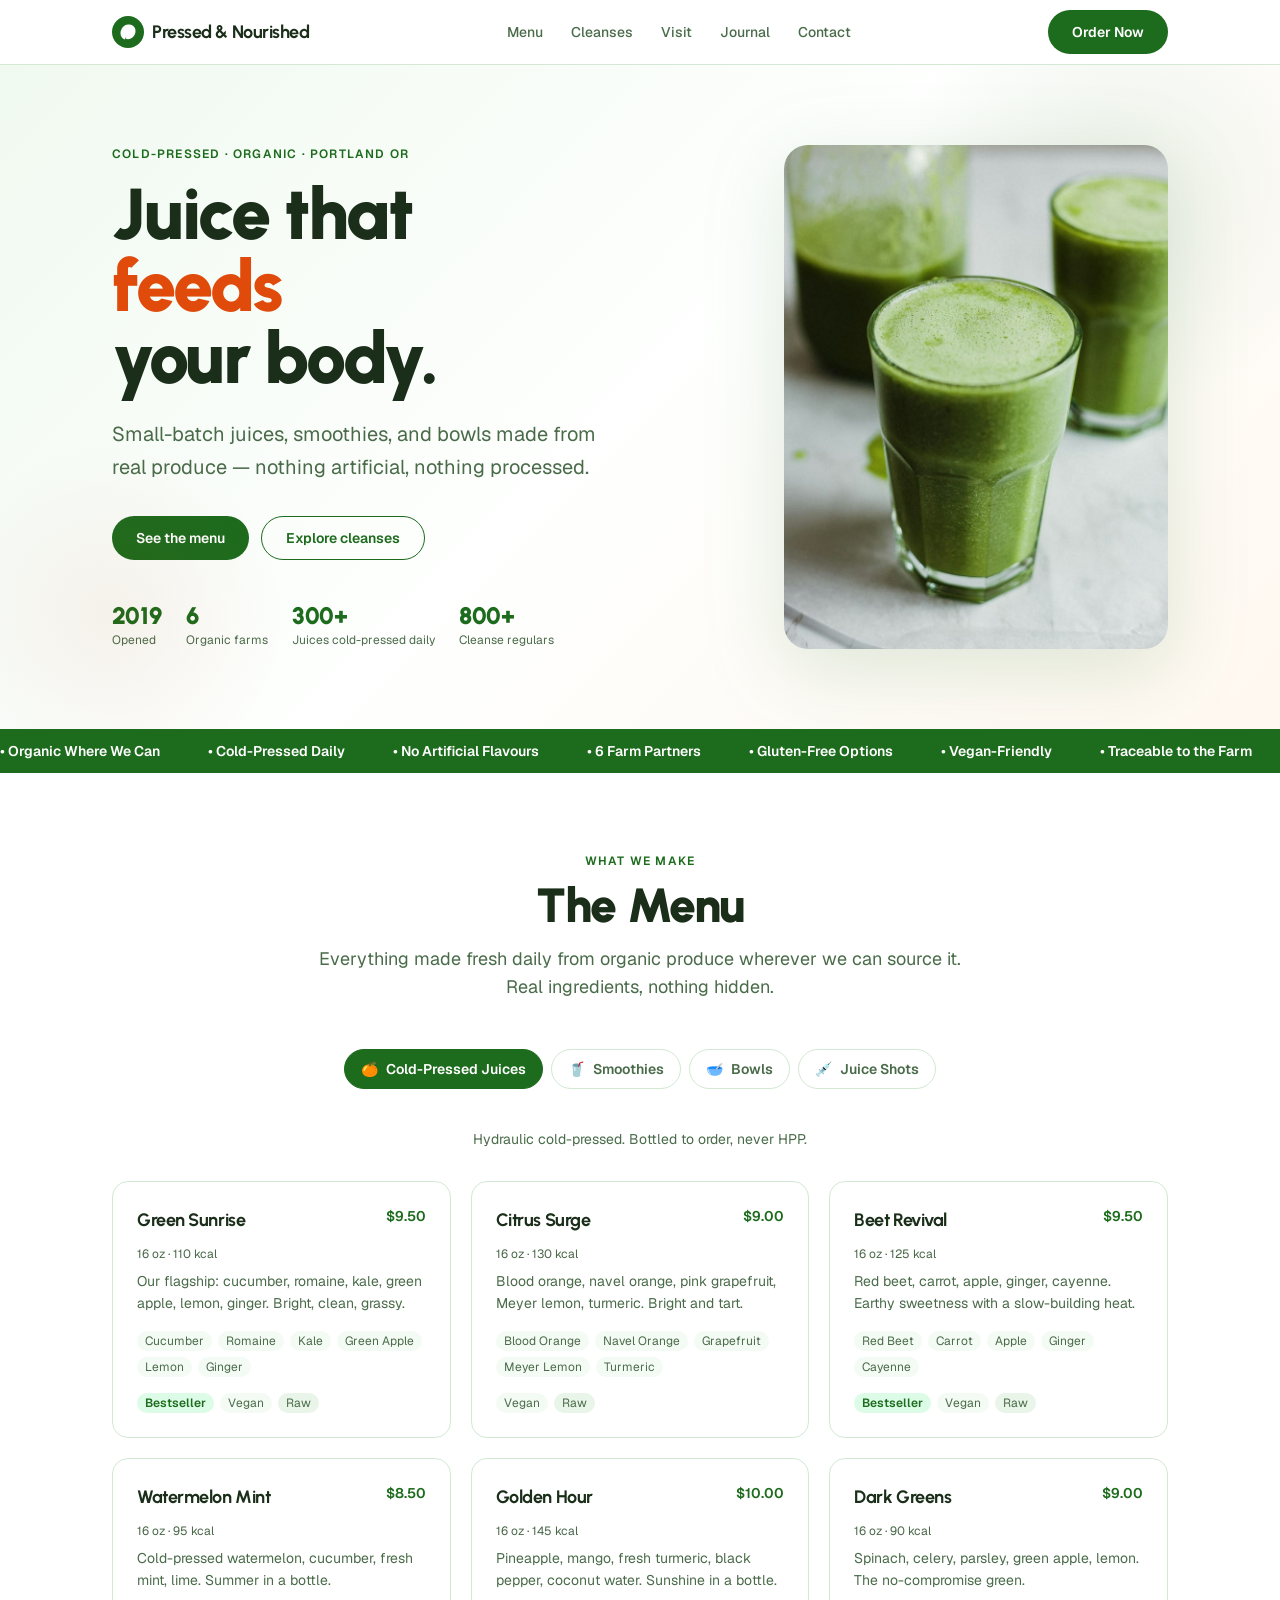
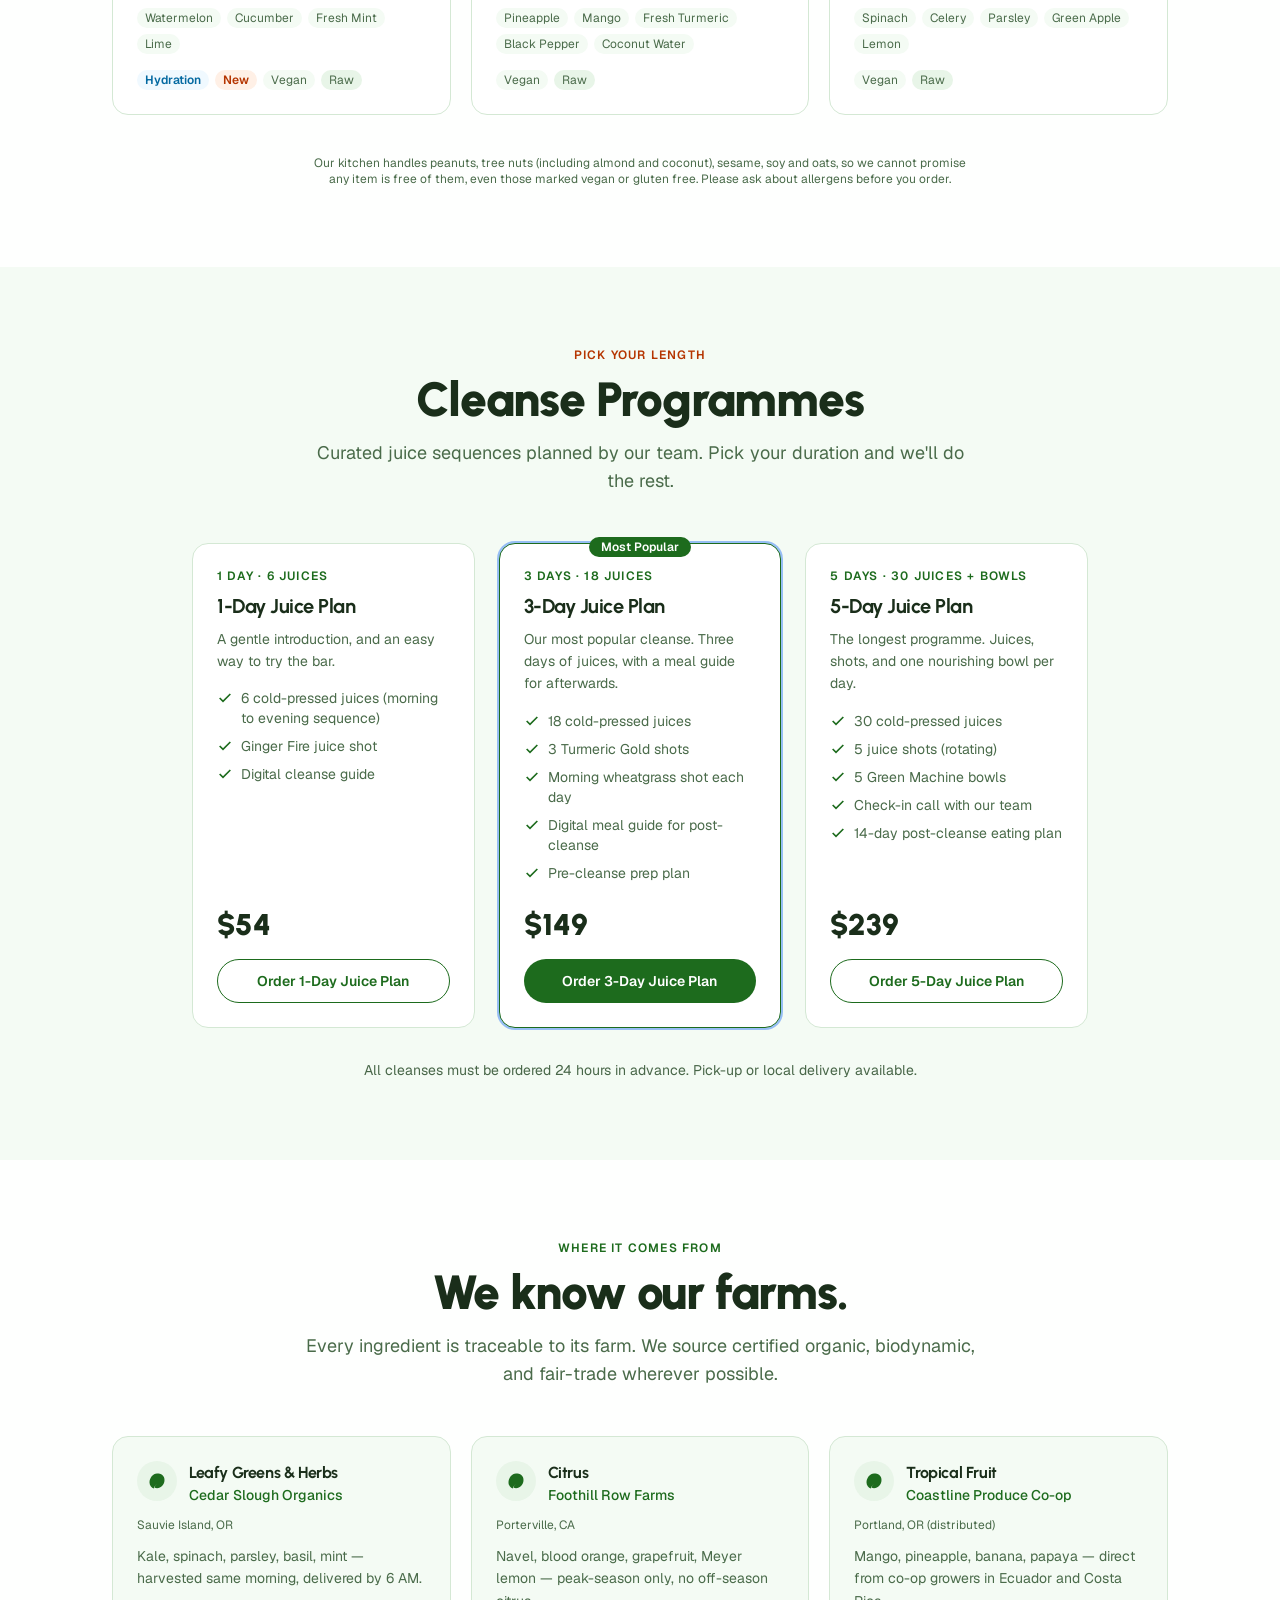
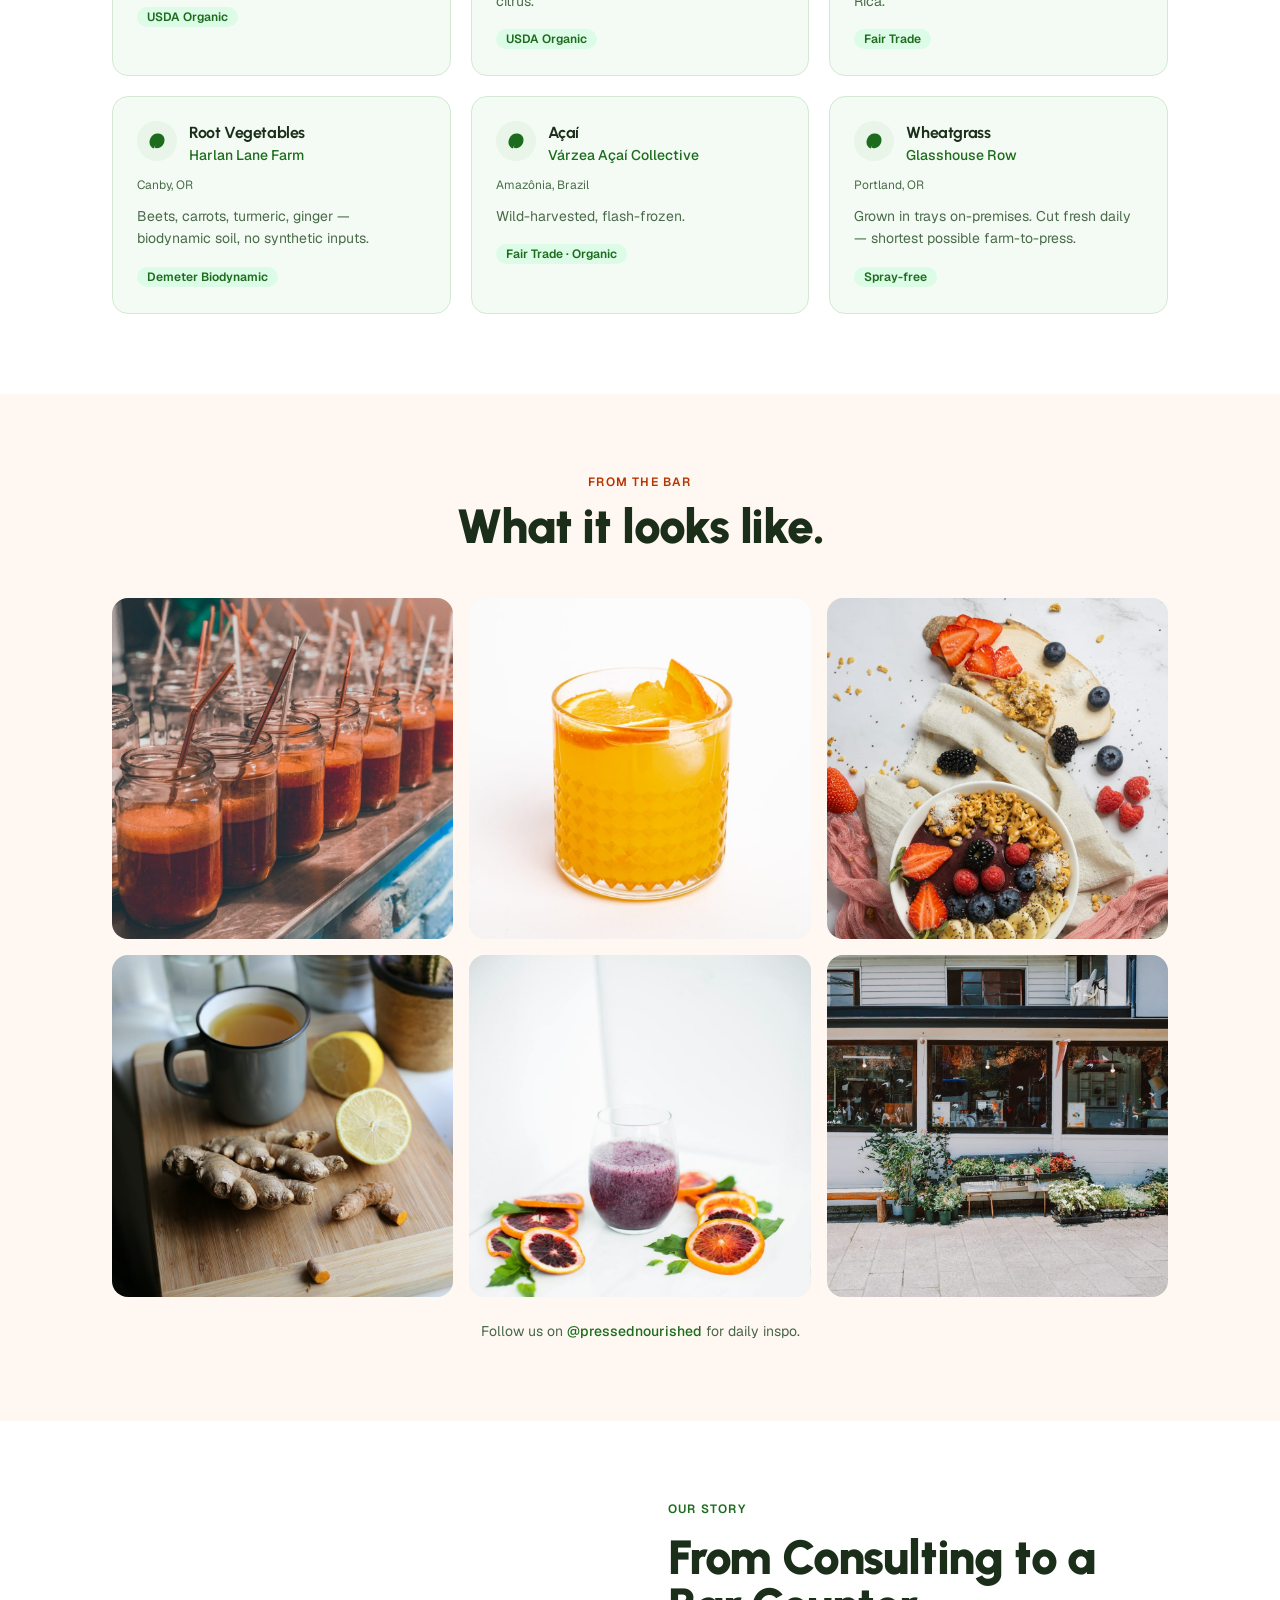
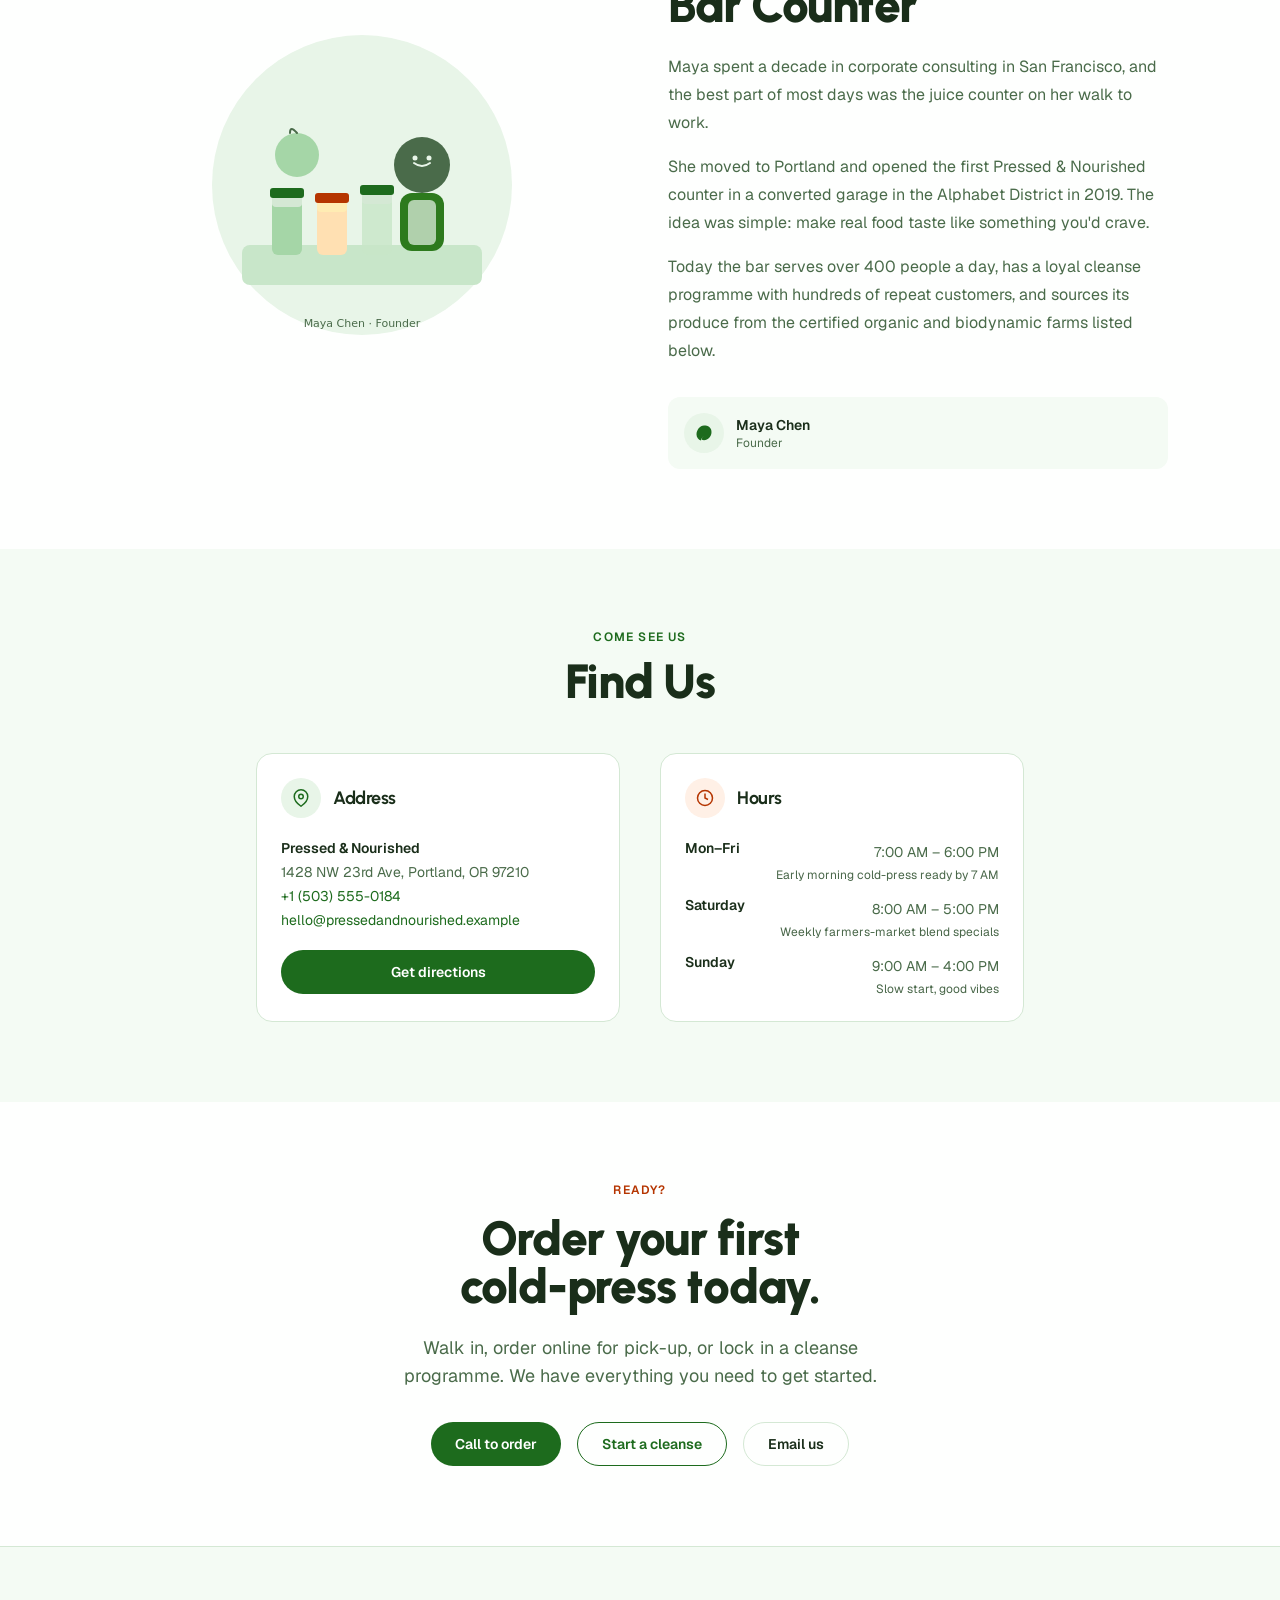
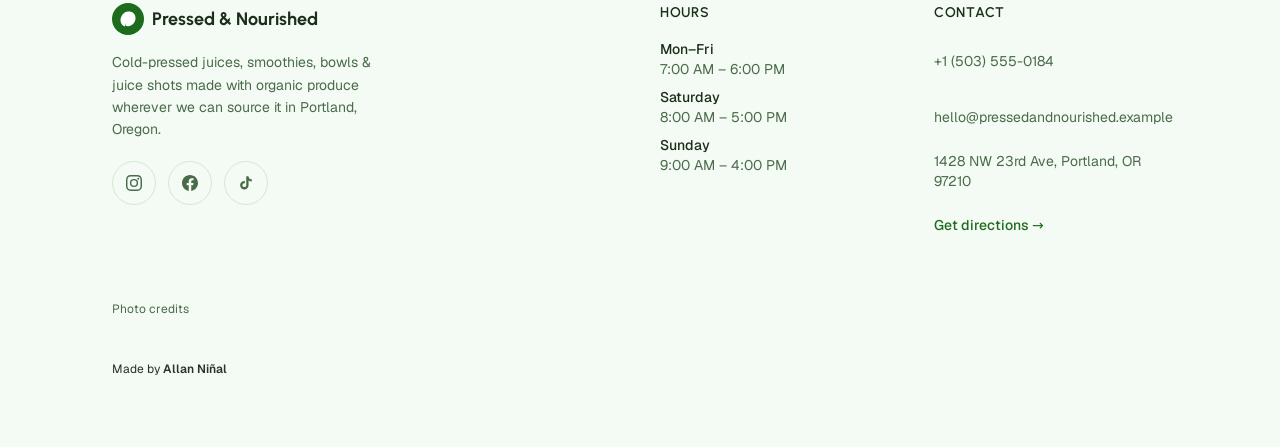
==== commit 90d65b32: "1.0.3: Demo email addresses now end in .example, so none can reach a real business. Organic wording " ====
--- a/index.html
+++ b/index.html
@@ -1,4 +1,4 @@
-<!DOCTYPE html><html lang="en" class="scroll-smooth"> <head><meta charset="utf-8"><meta name="viewport" content="width=device-width, initial-scale=1, viewport-fit=cover"><meta name="theme-color" content="#1D6B1D"><meta name="color-scheme" content="light"><title>Pressed &amp; Nourished — Cold-Pressed Juice Bar, Portland OR</title><meta name="description" content="Portland's cold-pressed juice bar. Small-batch juices, smoothies, açaí bowls, wellness shots and cleanses, all organic, made daily on NW 23rd."><link rel="canonical" href="https://example.com/"><meta name="robots" content="index, follow"><meta name="author" content="Pressed &#38; Nourished"><!-- Open Graph --><meta property="og:title" content="Pressed &#38; Nourished — Cold-Pressed Juice Bar, Portland OR"><meta property="og:description" content="Portland's cold-pressed juice bar. Small-batch juices, smoothies, açaí bowls, wellness shots and cleanses, all organic, made daily on NW 23rd."><meta property="og:url" content="https://example.com/"><meta property="og:type" content="website"><meta property="og:site_name" content="Pressed &#38; Nourished"><meta property="og:locale" content="en_US"><meta property="og:image" content="https://example.com/og-image.png"><meta property="og:image:type" content="image/png"><meta property="og:image:width" content="1200"><meta property="og:image:height" content="630"><meta property="og:image:alt" content="Pressed &#38; Nourished — Cold-Pressed Juice Bar, Portland OR"><!-- Twitter / X --><meta name="twitter:card" content="summary_large_image"><meta name="twitter:site" content="@example"><meta name="twitter:creator" content="@example"><meta name="twitter:title" content="Pressed &#38; Nourished — Cold-Pressed Juice Bar, Portland OR"><meta name="twitter:description" content="Portland's cold-pressed juice bar. Small-batch juices, smoothies, açaí bowls, wellness shots and cleanses, all organic, made daily on NW 23rd."><meta name="twitter:image" content="https://example.com/og-image.png"><link rel="icon" href="./favicon.svg" type="image/svg+xml"><link rel="apple-touch-icon" href="./favicon.svg"><script type="application/ld+json">{"@context":"https://schema.org","@type":["FoodEstablishment","LocalBusiness"],"name":"Pressed & Nourished","description":"Portland's cold-pressed juice bar. Small-batch juices, smoothies, açaí bowls, wellness shots and cleanses, all organic, made daily on NW 23rd.","url":"https://example.com/","telephone":"+1 (503) 555-0184","email":"hello@pressedandnourished.com","address":{"@type":"PostalAddress","streetAddress":"1428 NW 23rd Ave","addressLocality":"Portland","addressRegion":"OR","postalCode":"97210","addressCountry":"US"},"geo":{"@type":"GeoCoordinates","latitude":45.5302,"longitude":-122.6975},"servesCuisine":["Juice","Smoothies","Açaí Bowls"],"priceRange":"$","openingHoursSpecification":[{"@type":"OpeningHoursSpecification","dayOfWeek":["Monday","Tuesday","Wednesday","Thursday","Friday"],"opens":"07:00","closes":"18:00"},{"@type":"OpeningHoursSpecification","dayOfWeek":"Saturday","opens":"08:00","closes":"17:00"},{"@type":"OpeningHoursSpecification","dayOfWeek":"Sunday","opens":"09:00","closes":"16:00"}],"sameAs":["https://instagram.com/pressednourished","https://facebook.com/pressednourished","https://tiktok.com/@pressednourished"],"hasMenu":"https://example.com/#menu","foundingDate":"2019","image":"https://example.com/og-image.png"}</script><script type="application/ld+json">{"@context":"https://schema.org","@type":"Person","name":"Pressed & Nourished","url":"#","sameAs":["#","#","#"]}</script><link rel="stylesheet" href="./assets/index.Bf0A5YHW.css">
+<!DOCTYPE html><html lang="en" class="scroll-smooth"> <head><meta charset="utf-8"><meta name="viewport" content="width=device-width, initial-scale=1, viewport-fit=cover"><meta name="theme-color" content="#1D6B1D"><meta name="color-scheme" content="light"><title>Pressed &amp; Nourished — Cold-Pressed Juice Bar, Portland OR</title><meta name="description" content="Portland's cold-pressed juice bar. Small-batch juices, smoothies, açaí bowls, juice shots and cleanses, organic where we can source it, made daily on NW 23rd."><link rel="canonical" href="https://example.com/"><meta name="robots" content="index, follow"><meta name="author" content="Pressed &#38; Nourished"><!-- Open Graph --><meta property="og:title" content="Pressed &#38; Nourished — Cold-Pressed Juice Bar, Portland OR"><meta property="og:description" content="Portland's cold-pressed juice bar. Small-batch juices, smoothies, açaí bowls, juice shots and cleanses, organic where we can source it, made daily on NW 23rd."><meta property="og:url" content="https://example.com/"><meta property="og:type" content="website"><meta property="og:site_name" content="Pressed &#38; Nourished"><meta property="og:locale" content="en_US"><meta property="og:image" content="https://example.com/og-image.png"><meta property="og:image:type" content="image/png"><meta property="og:image:width" content="1200"><meta property="og:image:height" content="630"><meta property="og:image:alt" content="Pressed &#38; Nourished — Cold-Pressed Juice Bar, Portland OR"><!-- Twitter / X --><meta name="twitter:card" content="summary_large_image"><meta name="twitter:site" content="@example"><meta name="twitter:creator" content="@example"><meta name="twitter:title" content="Pressed &#38; Nourished — Cold-Pressed Juice Bar, Portland OR"><meta name="twitter:description" content="Portland's cold-pressed juice bar. Small-batch juices, smoothies, açaí bowls, juice shots and cleanses, organic where we can source it, made daily on NW 23rd."><meta name="twitter:image" content="https://example.com/og-image.png"><link rel="icon" href="./favicon.svg" type="image/svg+xml"><link rel="apple-touch-icon" href="./favicon.svg"><script type="application/ld+json">{"@context":"https://schema.org","@type":["FoodEstablishment","LocalBusiness"],"name":"Pressed & Nourished","description":"Portland's cold-pressed juice bar. Small-batch juices, smoothies, açaí bowls, juice shots and cleanses, organic where we can source it, made daily on NW 23rd.","url":"https://example.com/","telephone":"+1 (503) 555-0184","email":"hello@pressedandnourished.example","address":{"@type":"PostalAddress","streetAddress":"1428 NW 23rd Ave","addressLocality":"Portland","addressRegion":"OR","postalCode":"97210","addressCountry":"US"},"geo":{"@type":"GeoCoordinates","latitude":45.5302,"longitude":-122.6975},"servesCuisine":["Juice","Smoothies","Açaí Bowls"],"priceRange":"$","openingHoursSpecification":[{"@type":"OpeningHoursSpecification","dayOfWeek":["Monday","Tuesday","Wednesday","Thursday","Friday"],"opens":"07:00","closes":"18:00"},{"@type":"OpeningHoursSpecification","dayOfWeek":"Saturday","opens":"08:00","closes":"17:00"},{"@type":"OpeningHoursSpecification","dayOfWeek":"Sunday","opens":"09:00","closes":"16:00"}],"sameAs":["https://instagram.com/pressednourished","https://facebook.com/pressednourished","https://tiktok.com/@pressednourished"],"hasMenu":"https://example.com/#menu","foundingDate":"2019","image":"https://example.com/og-image.png"}</script><script type="application/ld+json">{"@context":"https://schema.org","@type":"Person","name":"Pressed & Nourished","url":"#","sameAs":["#","#","#"]}</script><link rel="stylesheet" href="./assets/index.Bf0A5YHW.css">
 <style>@keyframes marquee{0%{transform:translate(0)}to{transform:translate(-50%)}}@media (prefers-reduced-motion: reduce){[data-astro-cid-j7pv25f6][style*="animation:marquee"]{animation:none}}
 </style><script type="module">const s=document.querySelectorAll('[role="tab"]'),c=document.querySelectorAll('[role="tabpanel"]');s.forEach(e=>{e.addEventListener("click",()=>{const l=e.dataset.tab;s.forEach(t=>{t.setAttribute("aria-selected","false"),t.classList.remove("active")}),e.setAttribute("aria-selected","true"),e.classList.add("active"),c.forEach(t=>{const a=t;a.style.display=a.dataset.panel===l?"":"none"})})});
 </script></head> <body class="min-h-screen flex flex-col antialiased"> <header style="background-color: var(--color-bg); border-bottom: 1px solid var(--color-border);" class="sticky top-0 z-50" data-astro-cid-ctg3m53h> <div class="container-x" data-astro-cid-ctg3m53h> <div class="flex items-center justify-between h-16" data-astro-cid-ctg3m53h> <!-- Logo / brand --> <a href="./index.html" class="flex items-center gap-2 focus-visible:outline-none focus-visible:ring-2 focus-visible:ring-offset-2" style="--tw-ring-color: var(--color-accent);" aria-label="Pressed &#38; Nourished home" data-astro-cid-ctg3m53h> <!-- Leaf icon SVG --> <span aria-hidden="true" style="display:inline-flex;align-items:center;justify-content:center;width:32px;height:32px;background-color:var(--color-accent);border-radius:50%;" data-astro-cid-ctg3m53h> <svg width="18" height="18" viewBox="0 0 24 24" fill="none" aria-hidden="true" data-astro-cid-ctg3m53h> <path d="M12 2C6.5 2 2 8 2 14c0 4 2.5 7 6 8 .5-3 2-5 4-6-2 1-3 3-3 5 1 .3 2 .5 3 .5 5.5 0 10-5 10-11S17.5 2 12 2z" fill="white" data-astro-cid-ctg3m53h></path> </svg> </span> <span class="font-display font-bold text-lg tracking-tight" style="color:var(--color-text);" data-astro-cid-ctg3m53h>Pressed &amp; Nourished</span> </a> <!-- Desktop nav --> <nav aria-label="Primary navigation" class="hidden lg:flex items-center gap-1" data-astro-cid-ctg3m53h> <a href="./menu/index.html" class="nav-link px-3" data-astro-cid-ctg3m53h>Menu</a><a href="./index.html#cleanse" class="nav-link px-3" data-astro-cid-ctg3m53h>Cleanses</a><a href="./index.html#location" class="nav-link px-3" data-astro-cid-ctg3m53h>Visit</a><a href="./journal/index.html" class="nav-link px-3" data-astro-cid-ctg3m53h>Journal</a><a href="./contact/index.html" class="nav-link px-3" data-astro-cid-ctg3m53h>Contact</a> </nav> <!-- CTA --> <a href="./index.html#order" class="btn-primary hidden lg:inline-flex" data-astro-cid-ctg3m53h>Order Now</a> <!-- Phone: menu and order button (no JavaScript) --> <div class="lg:hidden flex items-center gap-2" data-astro-cid-ctg3m53h> <details class="mobile-menu" data-astro-cid-ctg3m53h> <summary aria-label="Menu" data-astro-cid-ctg3m53h>Menu</summary> <nav aria-label="Mobile navigation" data-astro-cid-ctg3m53h> <a href="./menu/index.html" data-astro-cid-ctg3m53h>Menu</a><a href="./index.html#cleanse" data-astro-cid-ctg3m53h>Cleanses</a><a href="./index.html#location" data-astro-cid-ctg3m53h>Visit</a><a href="./journal/index.html" data-astro-cid-ctg3m53h>Journal</a><a href="./contact/index.html" data-astro-cid-ctg3m53h>Contact</a> </nav> </details> <a href="./index.html#order" class="btn-primary text-sm whitespace-nowrap" data-astro-cid-ctg3m53h>Order</a> </div> </div> </div> </header>  <main class="flex-1" id="main-content">    <section id="hero" class="relative overflow-hidden" style="background:linear-gradient(135deg,#F0F9F0 0%,#FEFFFE 50%,#FFF8F0 100%);padding-top:5rem;padding-bottom:5rem;" data-astro-cid-j7pv25f6> <!-- Decorative blobs --> <div aria-hidden="true" style="position:absolute;top:-6rem;right:-4rem;width:28rem;height:28rem;background:radial-gradient(circle,rgba(29,107,29,0.08) 0%,transparent 70%);border-radius:50%;pointer-events:none;" data-astro-cid-j7pv25f6></div> <div aria-hidden="true" style="position:absolute;bottom:-4rem;left:-4rem;width:22rem;height:22rem;background:radial-gradient(circle,rgba(181,53,0,0.06) 0%,transparent 70%);border-radius:50%;pointer-events:none;" data-astro-cid-j7pv25f6></div> <div class="container-x" data-astro-cid-j7pv25f6> <div class="grid lg:grid-cols-2 gap-12 lg:gap-16 items-center" data-astro-cid-j7pv25f6> <!-- Text --> <div data-astro-cid-j7pv25f6> <p class="eyebrow mb-4" data-astro-cid-j7pv25f6>Cold-pressed &middot; Organic &middot; Portland OR</p> <h1 id="hero-heading" class="font-display font-black text-5xl sm:text-6xl lg:text-7xl leading-none mb-6" style="color:var(--color-text);letter-spacing:-0.03em;" data-astro-cid-j7pv25f6>
@@ -8,18 +8,18 @@
 See the menu
 </a> <a href="#cleanse" class="btn-ghost-green" data-astro-cid-j7pv25f6>
 Explore cleanses
-</a> </div> <!-- Quick trust stats --> <div class="mt-10 flex flex-wrap gap-6" data-astro-cid-j7pv25f6> <div data-astro-cid-j7pv25f6> <p class="font-display font-black text-2xl" style="color:var(--color-accent);" data-astro-cid-j7pv25f6>2019</p> <p class="text-xs" style="color:var(--color-text-muted);" data-astro-cid-j7pv25f6>Opened</p> </div><div data-astro-cid-j7pv25f6> <p class="font-display font-black text-2xl" style="color:var(--color-accent);" data-astro-cid-j7pv25f6>6</p> <p class="text-xs" style="color:var(--color-text-muted);" data-astro-cid-j7pv25f6>Organic farms</p> </div><div data-astro-cid-j7pv25f6> <p class="font-display font-black text-2xl" style="color:var(--color-accent);" data-astro-cid-j7pv25f6>300+</p> <p class="text-xs" style="color:var(--color-text-muted);" data-astro-cid-j7pv25f6>Juices cold-pressed daily</p> </div><div data-astro-cid-j7pv25f6> <p class="font-display font-black text-2xl" style="color:var(--color-accent);" data-astro-cid-j7pv25f6>800+</p> <p class="text-xs" style="color:var(--color-text-muted);" data-astro-cid-j7pv25f6>Cleanse regulars</p> </div> </div> </div> <!-- Hero illustration --> <div class="flex justify-center lg:justify-end" data-astro-cid-j7pv25f6> <div class="relative w-full max-w-sm" data-astro-cid-j7pv25f6> <img src="./images/hero.jpg" alt="A glass of vibrant cold-pressed green juice" width="800" height="1050" fetchpriority="high" decoding="async" class="w-full h-auto rounded-3xl" style="aspect-ratio:8/10.5; object-fit:cover; filter:drop-shadow(0 20px 40px rgba(29,107,29,0.15));" data-astro-cid-j7pv25f6> </div> </div> </div> </div> </section>  <div style="background-color:var(--color-accent);padding:0.75rem 0;overflow:hidden;" aria-hidden="true" data-astro-cid-j7pv25f6> <div style="display:flex;gap:3rem;white-space:nowrap;animation:marquee 18s linear infinite;" data-astro-cid-j7pv25f6> <span class="text-sm font-semibold" style="color:white;" data-astro-cid-j7pv25f6>&#x2022; 100% Certified Organic</span><span class="text-sm font-semibold" style="color:white;" data-astro-cid-j7pv25f6>&#x2022; Cold-Pressed Daily</span><span class="text-sm font-semibold" style="color:white;" data-astro-cid-j7pv25f6>&#x2022; No Artificial Flavours</span><span class="text-sm font-semibold" style="color:white;" data-astro-cid-j7pv25f6>&#x2022; 6 Farm Partners</span><span class="text-sm font-semibold" style="color:white;" data-astro-cid-j7pv25f6>&#x2022; Gluten-Free Options</span><span class="text-sm font-semibold" style="color:white;" data-astro-cid-j7pv25f6>&#x2022; Vegan-Friendly</span><span class="text-sm font-semibold" style="color:white;" data-astro-cid-j7pv25f6>&#x2022; USDA Certified</span><span class="text-sm font-semibold" style="color:white;" data-astro-cid-j7pv25f6>&#x2022; 100% Certified Organic</span><span class="text-sm font-semibold" style="color:white;" data-astro-cid-j7pv25f6>&#x2022; Cold-Pressed Daily</span><span class="text-sm font-semibold" style="color:white;" data-astro-cid-j7pv25f6>&#x2022; No Artificial Flavours</span><span class="text-sm font-semibold" style="color:white;" data-astro-cid-j7pv25f6>&#x2022; 6 Farm Partners</span><span class="text-sm font-semibold" style="color:white;" data-astro-cid-j7pv25f6>&#x2022; Gluten-Free Options</span><span class="text-sm font-semibold" style="color:white;" data-astro-cid-j7pv25f6>&#x2022; Vegan-Friendly</span><span class="text-sm font-semibold" style="color:white;" data-astro-cid-j7pv25f6>&#x2022; USDA Certified</span> </div> </div>   <section id="menu" class="py-20" data-astro-cid-j7pv25f6> <div class="container-x" data-astro-cid-j7pv25f6> <div class="text-center mb-12" data-astro-cid-j7pv25f6> <p class="eyebrow mb-3" data-astro-cid-j7pv25f6>What we make</p> <h2 class="font-display font-black text-4xl sm:text-5xl mb-4" style="color:var(--color-text);" data-astro-cid-j7pv25f6>The Menu</h2> <p class="text-lg max-w-2xl mx-auto" style="color:var(--color-text-muted);" data-astro-cid-j7pv25f6>
-Everything made fresh daily from certified organic produce. Real ingredients, nothing hidden.
-</p> </div> <!-- Tab buttons --> <div class="flex flex-wrap gap-2 justify-center mb-10" role="tablist" aria-label="Menu categories" data-astro-cid-j7pv25f6> <button role="tab" aria-selected="true" aria-controls="tab-panel-cold-pressed" id="tab-btn-cold-pressed" class="tab-btn" data-tab="cold-pressed" data-astro-cid-j7pv25f6> <span aria-hidden="true" data-astro-cid-j7pv25f6>🍊</span> Cold-Pressed Juices </button><button role="tab" aria-selected="false" aria-controls="tab-panel-smoothies" id="tab-btn-smoothies" class="tab-btn" data-tab="smoothies" data-astro-cid-j7pv25f6> <span aria-hidden="true" data-astro-cid-j7pv25f6>🥤</span> Smoothies </button><button role="tab" aria-selected="false" aria-controls="tab-panel-bowls" id="tab-btn-bowls" class="tab-btn" data-tab="bowls" data-astro-cid-j7pv25f6> <span aria-hidden="true" data-astro-cid-j7pv25f6>🥣</span> Bowls </button><button role="tab" aria-selected="false" aria-controls="tab-panel-shots" id="tab-btn-shots" class="tab-btn" data-tab="shots" data-astro-cid-j7pv25f6> <span aria-hidden="true" data-astro-cid-j7pv25f6>💉</span> Wellness Shots </button> </div> <!-- Tab panels --> <div id="tab-panel-cold-pressed" role="tabpanel" aria-labelledby="tab-btn-cold-pressed" data-panel="cold-pressed" style="" data-astro-cid-j7pv25f6> <p class="text-center text-sm mb-8" style="color:var(--color-text-muted);" data-astro-cid-j7pv25f6>Hydraulic cold-pressed. Bottled to order, never HPP.</p> <div class="grid sm:grid-cols-2 lg:grid-cols-3 gap-5" id="menu-grid-cold-pressed" data-astro-cid-j7pv25f6> <article class="card group relative" data-astro-cid-j7pv25f6> <div class="flex items-start justify-between gap-3 mb-3" data-astro-cid-j7pv25f6> <h3 class="font-display font-bold text-lg" style="color:var(--color-text);" data-astro-cid-j7pv25f6>Green Sunrise</h3> <span class="shrink-0 font-semibold text-sm" style="color:var(--color-accent);" data-astro-cid-j7pv25f6>$9.50</span> </div> <p class="text-xs mb-2" style="color:var(--color-text-subtle);" data-astro-cid-j7pv25f6>16 oz · 110 kcal</p> <p class="text-sm mb-4" style="color:var(--color-text-muted);line-height:1.6;" data-astro-cid-j7pv25f6>Our flagship: cucumber, romaine, kale, green apple, lemon, ginger. Bright, clean, grassy.</p> <!-- Ingredient chips --> <div class="flex flex-wrap gap-1.5 mb-4" data-astro-cid-j7pv25f6> <span class="inline-flex text-xs px-2 py-0.5 rounded-full" style="background-color:var(--color-surface-2);color:var(--color-text-muted);" data-astro-cid-j7pv25f6>Cucumber</span><span class="inline-flex text-xs px-2 py-0.5 rounded-full" style="background-color:var(--color-surface-2);color:var(--color-text-muted);" data-astro-cid-j7pv25f6>Romaine</span><span class="inline-flex text-xs px-2 py-0.5 rounded-full" style="background-color:var(--color-surface-2);color:var(--color-text-muted);" data-astro-cid-j7pv25f6>Kale</span><span class="inline-flex text-xs px-2 py-0.5 rounded-full" style="background-color:var(--color-surface-2);color:var(--color-text-muted);" data-astro-cid-j7pv25f6>Green Apple</span><span class="inline-flex text-xs px-2 py-0.5 rounded-full" style="background-color:var(--color-surface-2);color:var(--color-text-muted);" data-astro-cid-j7pv25f6>Lemon</span><span class="inline-flex text-xs px-2 py-0.5 rounded-full" style="background-color:var(--color-surface-2);color:var(--color-text-muted);" data-astro-cid-j7pv25f6>Ginger</span> </div> <!-- Benefit tags --> <div class="flex flex-wrap gap-1.5" data-astro-cid-j7pv25f6> <span class="inline-flex text-xs font-semibold px-2 py-0.5 rounded-full" style="background-color:var(--color-tag-best-bg);color:var(--color-tag-best);" data-astro-cid-j7pv25f6>Bestseller</span> <span class="inline-flex text-xs px-2 py-0.5 rounded-full" style="background-color:var(--color-surface-2);color:var(--color-text-muted);" data-astro-cid-j7pv25f6>Vegan</span><span class="inline-flex text-xs px-2 py-0.5 rounded-full" style="background-color:var(--color-surface-3);color:var(--color-text-muted);" data-astro-cid-j7pv25f6>Raw</span> </div> </article><article class="card group relative" data-astro-cid-j7pv25f6> <div class="flex items-start justify-between gap-3 mb-3" data-astro-cid-j7pv25f6> <h3 class="font-display font-bold text-lg" style="color:var(--color-text);" data-astro-cid-j7pv25f6>Citrus Surge</h3> <span class="shrink-0 font-semibold text-sm" style="color:var(--color-accent);" data-astro-cid-j7pv25f6>$9.00</span> </div> <p class="text-xs mb-2" style="color:var(--color-text-subtle);" data-astro-cid-j7pv25f6>16 oz · 130 kcal</p> <p class="text-sm mb-4" style="color:var(--color-text-muted);line-height:1.6;" data-astro-cid-j7pv25f6>Blood orange, navel orange, pink grapefruit, Meyer lemon, turmeric. Bright and tart.</p> <!-- Ingredient chips --> <div class="flex flex-wrap gap-1.5 mb-4" data-astro-cid-j7pv25f6> <span class="inline-flex text-xs px-2 py-0.5 rounded-full" style="background-color:var(--color-surface-2);color:var(--color-text-muted);" data-astro-cid-j7pv25f6>Blood Orange</span><span class="inline-flex text-xs px-2 py-0.5 rounded-full" style="background-color:var(--color-surface-2);color:var(--color-text-muted);" data-astro-cid-j7pv25f6>Navel Orange</span><span class="inline-flex text-xs px-2 py-0.5 rounded-full" style="background-color:var(--color-surface-2);color:var(--color-text-muted);" data-astro-cid-j7pv25f6>Grapefruit</span><span class="inline-flex text-xs px-2 py-0.5 rounded-full" style="background-color:var(--color-surface-2);color:var(--color-text-muted);" data-astro-cid-j7pv25f6>Meyer Lemon</span><span class="inline-flex text-xs px-2 py-0.5 rounded-full" style="background-color:var(--color-surface-2);color:var(--color-text-muted);" data-astro-cid-j7pv25f6>Turmeric</span> </div> <!-- Benefit tags --> <div class="flex flex-wrap gap-1.5" data-astro-cid-j7pv25f6>  <span class="inline-flex text-xs px-2 py-0.5 rounded-full" style="background-color:var(--color-surface-2);color:var(--color-text-muted);" data-astro-cid-j7pv25f6>Vegan</span><span class="inline-flex text-xs px-2 py-0.5 rounded-full" style="background-color:var(--color-surface-3);color:var(--color-text-muted);" data-astro-cid-j7pv25f6>Raw</span> </div> </article><article class="card group relative" data-astro-cid-j7pv25f6> <div class="flex items-start justify-between gap-3 mb-3" data-astro-cid-j7pv25f6> <h3 class="font-display font-bold text-lg" style="color:var(--color-text);" data-astro-cid-j7pv25f6>Beet Revival</h3> <span class="shrink-0 font-semibold text-sm" style="color:var(--color-accent);" data-astro-cid-j7pv25f6>$9.50</span> </div> <p class="text-xs mb-2" style="color:var(--color-text-subtle);" data-astro-cid-j7pv25f6>16 oz · 125 kcal</p> <p class="text-sm mb-4" style="color:var(--color-text-muted);line-height:1.6;" data-astro-cid-j7pv25f6>Red beet, carrot, apple, ginger, cayenne. Earthy sweetness with a slow-building heat.</p> <!-- Ingredient chips --> <div class="flex flex-wrap gap-1.5 mb-4" data-astro-cid-j7pv25f6> <span class="inline-flex text-xs px-2 py-0.5 rounded-full" style="background-color:var(--color-surface-2);color:var(--color-text-muted);" data-astro-cid-j7pv25f6>Red Beet</span><span class="inline-flex text-xs px-2 py-0.5 rounded-full" style="background-color:var(--color-surface-2);color:var(--color-text-muted);" data-astro-cid-j7pv25f6>Carrot</span><span class="inline-flex text-xs px-2 py-0.5 rounded-full" style="background-color:var(--color-surface-2);color:var(--color-text-muted);" data-astro-cid-j7pv25f6>Apple</span><span class="inline-flex text-xs px-2 py-0.5 rounded-full" style="background-color:var(--color-surface-2);color:var(--color-text-muted);" data-astro-cid-j7pv25f6>Ginger</span><span class="inline-flex text-xs px-2 py-0.5 rounded-full" style="background-color:var(--color-surface-2);color:var(--color-text-muted);" data-astro-cid-j7pv25f6>Cayenne</span> </div> <!-- Benefit tags --> <div class="flex flex-wrap gap-1.5" data-astro-cid-j7pv25f6> <span class="inline-flex text-xs font-semibold px-2 py-0.5 rounded-full" style="background-color:var(--color-tag-best-bg);color:var(--color-tag-best);" data-astro-cid-j7pv25f6>Bestseller</span> <span class="inline-flex text-xs px-2 py-0.5 rounded-full" style="background-color:var(--color-surface-2);color:var(--color-text-muted);" data-astro-cid-j7pv25f6>Vegan</span><span class="inline-flex text-xs px-2 py-0.5 rounded-full" style="background-color:var(--color-surface-3);color:var(--color-text-muted);" data-astro-cid-j7pv25f6>Raw</span> </div> </article><article class="card group relative" data-astro-cid-j7pv25f6> <div class="flex items-start justify-between gap-3 mb-3" data-astro-cid-j7pv25f6> <h3 class="font-display font-bold text-lg" style="color:var(--color-text);" data-astro-cid-j7pv25f6>Watermelon Mint</h3> <span class="shrink-0 font-semibold text-sm" style="color:var(--color-accent);" data-astro-cid-j7pv25f6>$8.50</span> </div> <p class="text-xs mb-2" style="color:var(--color-text-subtle);" data-astro-cid-j7pv25f6>16 oz · 95 kcal</p> <p class="text-sm mb-4" style="color:var(--color-text-muted);line-height:1.6;" data-astro-cid-j7pv25f6>Cold-pressed watermelon, cucumber, fresh mint, lime. Summer in a bottle.</p> <!-- Ingredient chips --> <div class="flex flex-wrap gap-1.5 mb-4" data-astro-cid-j7pv25f6> <span class="inline-flex text-xs px-2 py-0.5 rounded-full" style="background-color:var(--color-surface-2);color:var(--color-text-muted);" data-astro-cid-j7pv25f6>Watermelon</span><span class="inline-flex text-xs px-2 py-0.5 rounded-full" style="background-color:var(--color-surface-2);color:var(--color-text-muted);" data-astro-cid-j7pv25f6>Cucumber</span><span class="inline-flex text-xs px-2 py-0.5 rounded-full" style="background-color:var(--color-surface-2);color:var(--color-text-muted);" data-astro-cid-j7pv25f6>Fresh Mint</span><span class="inline-flex text-xs px-2 py-0.5 rounded-full" style="background-color:var(--color-surface-2);color:var(--color-text-muted);" data-astro-cid-j7pv25f6>Lime</span> </div> <!-- Benefit tags --> <div class="flex flex-wrap gap-1.5" data-astro-cid-j7pv25f6> <span class="inline-flex text-xs font-semibold px-2 py-0.5 rounded-full" style="background-color:var(--color-tag-hydrate-bg);color:var(--color-tag-hydrate);" data-astro-cid-j7pv25f6>Hydration</span><span class="inline-flex text-xs font-semibold px-2 py-0.5 rounded-full" style="background-color:var(--color-tag-new-bg);color:var(--color-tag-new);" data-astro-cid-j7pv25f6>New</span> <span class="inline-flex text-xs px-2 py-0.5 rounded-full" style="background-color:var(--color-surface-2);color:var(--color-text-muted);" data-astro-cid-j7pv25f6>Vegan</span><span class="inline-flex text-xs px-2 py-0.5 rounded-full" style="background-color:var(--color-surface-3);color:var(--color-text-muted);" data-astro-cid-j7pv25f6>Raw</span> </div> </article><article class="card group relative" data-astro-cid-j7pv25f6> <div class="flex items-start justify-between gap-3 mb-3" data-astro-cid-j7pv25f6> <h3 class="font-display font-bold text-lg" style="color:var(--color-text);" data-astro-cid-j7pv25f6>Golden Hour</h3> <span class="shrink-0 font-semibold text-sm" style="color:var(--color-accent);" data-astro-cid-j7pv25f6>$10.00</span> </div> <p class="text-xs mb-2" style="color:var(--color-text-subtle);" data-astro-cid-j7pv25f6>16 oz · 145 kcal</p> <p class="text-sm mb-4" style="color:var(--color-text-muted);line-height:1.6;" data-astro-cid-j7pv25f6>Pineapple, mango, fresh turmeric, black pepper, coconut water. Sunshine in a bottle.</p> <!-- Ingredient chips --> <div class="flex flex-wrap gap-1.5 mb-4" data-astro-cid-j7pv25f6> <span class="inline-flex text-xs px-2 py-0.5 rounded-full" style="background-color:var(--color-surface-2);color:var(--color-text-muted);" data-astro-cid-j7pv25f6>Pineapple</span><span class="inline-flex text-xs px-2 py-0.5 rounded-full" style="background-color:var(--color-surface-2);color:var(--color-text-muted);" data-astro-cid-j7pv25f6>Mango</span><span class="inline-flex text-xs px-2 py-0.5 rounded-full" style="background-color:var(--color-surface-2);color:var(--color-text-muted);" data-astro-cid-j7pv25f6>Fresh Turmeric</span><span class="inline-flex text-xs px-2 py-0.5 rounded-full" style="background-color:var(--color-surface-2);color:var(--color-text-muted);" data-astro-cid-j7pv25f6>Black Pepper</span><span class="inline-flex text-xs px-2 py-0.5 rounded-full" style="background-color:var(--color-surface-2);color:var(--color-text-muted);" data-astro-cid-j7pv25f6>Coconut Water</span> </div> <!-- Benefit tags --> <div class="flex flex-wrap gap-1.5" data-astro-cid-j7pv25f6>  <span class="inline-flex text-xs px-2 py-0.5 rounded-full" style="background-color:var(--color-surface-2);color:var(--color-text-muted);" data-astro-cid-j7pv25f6>Vegan</span><span class="inline-flex text-xs px-2 py-0.5 rounded-full" style="background-color:var(--color-surface-3);color:var(--color-text-muted);" data-astro-cid-j7pv25f6>Raw</span> </div> </article><article class="card group relative" data-astro-cid-j7pv25f6> <div class="flex items-start justify-between gap-3 mb-3" data-astro-cid-j7pv25f6> <h3 class="font-display font-bold text-lg" style="color:var(--color-text);" data-astro-cid-j7pv25f6>Dark Greens</h3> <span class="shrink-0 font-semibold text-sm" style="color:var(--color-accent);" data-astro-cid-j7pv25f6>$9.00</span> </div> <p class="text-xs mb-2" style="color:var(--color-text-subtle);" data-astro-cid-j7pv25f6>16 oz · 90 kcal</p> <p class="text-sm mb-4" style="color:var(--color-text-muted);line-height:1.6;" data-astro-cid-j7pv25f6>Spinach, celery, parsley, green apple, lemon. The no-compromise green.</p> <!-- Ingredient chips --> <div class="flex flex-wrap gap-1.5 mb-4" data-astro-cid-j7pv25f6> <span class="inline-flex text-xs px-2 py-0.5 rounded-full" style="background-color:var(--color-surface-2);color:var(--color-text-muted);" data-astro-cid-j7pv25f6>Spinach</span><span class="inline-flex text-xs px-2 py-0.5 rounded-full" style="background-color:var(--color-surface-2);color:var(--color-text-muted);" data-astro-cid-j7pv25f6>Celery</span><span class="inline-flex text-xs px-2 py-0.5 rounded-full" style="background-color:var(--color-surface-2);color:var(--color-text-muted);" data-astro-cid-j7pv25f6>Parsley</span><span class="inline-flex text-xs px-2 py-0.5 rounded-full" style="background-color:var(--color-surface-2);color:var(--color-text-muted);" data-astro-cid-j7pv25f6>Green Apple</span><span class="inline-flex text-xs px-2 py-0.5 rounded-full" style="background-color:var(--color-surface-2);color:var(--color-text-muted);" data-astro-cid-j7pv25f6>Lemon</span> </div> <!-- Benefit tags --> <div class="flex flex-wrap gap-1.5" data-astro-cid-j7pv25f6>  <span class="inline-flex text-xs px-2 py-0.5 rounded-full" style="background-color:var(--color-surface-2);color:var(--color-text-muted);" data-astro-cid-j7pv25f6>Vegan</span><span class="inline-flex text-xs px-2 py-0.5 rounded-full" style="background-color:var(--color-surface-3);color:var(--color-text-muted);" data-astro-cid-j7pv25f6>Raw</span> </div> </article> </div> </div><div id="tab-panel-smoothies" role="tabpanel" aria-labelledby="tab-btn-smoothies" data-panel="smoothies" style="display:none" data-astro-cid-j7pv25f6> <p class="text-center text-sm mb-8" style="color:var(--color-text-muted);" data-astro-cid-j7pv25f6>Whole-blended, nothing strained out. Real fruit, no syrup, no ice cream. Protein optional.</p> <div class="grid sm:grid-cols-2 lg:grid-cols-3 gap-5" id="menu-grid-smoothies" data-astro-cid-j7pv25f6> <article class="card group relative" data-astro-cid-j7pv25f6> <div class="flex items-start justify-between gap-3 mb-3" data-astro-cid-j7pv25f6> <h3 class="font-display font-bold text-lg" style="color:var(--color-text);" data-astro-cid-j7pv25f6>Tropic Thunder</h3> <span class="shrink-0 font-semibold text-sm" style="color:var(--color-accent);" data-astro-cid-j7pv25f6>$11.00</span> </div> <p class="text-xs mb-2" style="color:var(--color-text-subtle);" data-astro-cid-j7pv25f6>20 oz · 310 kcal</p> <p class="text-sm mb-4" style="color:var(--color-text-muted);line-height:1.6;" data-astro-cid-j7pv25f6>Mango, pineapple, banana, coconut milk, lime, toasted coconut. A weekend in Hawaii.</p> <!-- Ingredient chips --> <div class="flex flex-wrap gap-1.5 mb-4" data-astro-cid-j7pv25f6> <span class="inline-flex text-xs px-2 py-0.5 rounded-full" style="background-color:var(--color-surface-2);color:var(--color-text-muted);" data-astro-cid-j7pv25f6>Mango</span><span class="inline-flex text-xs px-2 py-0.5 rounded-full" style="background-color:var(--color-surface-2);color:var(--color-text-muted);" data-astro-cid-j7pv25f6>Pineapple</span><span class="inline-flex text-xs px-2 py-0.5 rounded-full" style="background-color:var(--color-surface-2);color:var(--color-text-muted);" data-astro-cid-j7pv25f6>Banana</span><span class="inline-flex text-xs px-2 py-0.5 rounded-full" style="background-color:var(--color-surface-2);color:var(--color-text-muted);" data-astro-cid-j7pv25f6>Coconut Milk</span><span class="inline-flex text-xs px-2 py-0.5 rounded-full" style="background-color:var(--color-surface-2);color:var(--color-text-muted);" data-astro-cid-j7pv25f6>Lime</span><span class="inline-flex text-xs px-2 py-0.5 rounded-full" style="background-color:var(--color-surface-2);color:var(--color-text-muted);" data-astro-cid-j7pv25f6>Toasted Coconut</span> </div> <!-- Benefit tags --> <div class="flex flex-wrap gap-1.5" data-astro-cid-j7pv25f6> <span class="inline-flex text-xs font-semibold px-2 py-0.5 rounded-full" style="background-color:var(--color-tag-best-bg);color:var(--color-tag-best);" data-astro-cid-j7pv25f6>Bestseller</span> <span class="inline-flex text-xs px-2 py-0.5 rounded-full" style="background-color:var(--color-surface-2);color:var(--color-text-muted);" data-astro-cid-j7pv25f6>Vegan</span><span class="inline-flex text-xs px-2 py-0.5 rounded-full" style="background-color:var(--color-surface-2);color:var(--color-text-muted);" data-astro-cid-j7pv25f6>GF</span> </div> </article><article class="card group relative" data-astro-cid-j7pv25f6> <div class="flex items-start justify-between gap-3 mb-3" data-astro-cid-j7pv25f6> <h3 class="font-display font-bold text-lg" style="color:var(--color-text);" data-astro-cid-j7pv25f6>Berry Boost</h3> <span class="shrink-0 font-semibold text-sm" style="color:var(--color-accent);" data-astro-cid-j7pv25f6>$11.50</span> </div> <p class="text-xs mb-2" style="color:var(--color-text-subtle);" data-astro-cid-j7pv25f6>20 oz · 295 kcal</p> <p class="text-sm mb-4" style="color:var(--color-text-muted);line-height:1.6;" data-astro-cid-j7pv25f6>Wild blueberry, strawberry, raspberry, banana, oat milk, flaxseed, vanilla.</p> <!-- Ingredient chips --> <div class="flex flex-wrap gap-1.5 mb-4" data-astro-cid-j7pv25f6> <span class="inline-flex text-xs px-2 py-0.5 rounded-full" style="background-color:var(--color-surface-2);color:var(--color-text-muted);" data-astro-cid-j7pv25f6>Wild Blueberry</span><span class="inline-flex text-xs px-2 py-0.5 rounded-full" style="background-color:var(--color-surface-2);color:var(--color-text-muted);" data-astro-cid-j7pv25f6>Strawberry</span><span class="inline-flex text-xs px-2 py-0.5 rounded-full" style="background-color:var(--color-surface-2);color:var(--color-text-muted);" data-astro-cid-j7pv25f6>Raspberry</span><span class="inline-flex text-xs px-2 py-0.5 rounded-full" style="background-color:var(--color-surface-2);color:var(--color-text-muted);" data-astro-cid-j7pv25f6>Banana</span><span class="inline-flex text-xs px-2 py-0.5 rounded-full" style="background-color:var(--color-surface-2);color:var(--color-text-muted);" data-astro-cid-j7pv25f6>Oat Milk</span><span class="inline-flex text-xs px-2 py-0.5 rounded-full" style="background-color:var(--color-surface-2);color:var(--color-text-muted);" data-astro-cid-j7pv25f6>Flaxseed</span> </div> <!-- Benefit tags --> <div class="flex flex-wrap gap-1.5" data-astro-cid-j7pv25f6> <span class="inline-flex text-xs font-semibold px-2 py-0.5 rounded-full" style="background-color:var(--color-tag-best-bg);color:var(--color-tag-best);" data-astro-cid-j7pv25f6>Bestseller</span> <span class="inline-flex text-xs px-2 py-0.5 rounded-full" style="background-color:var(--color-surface-2);color:var(--color-text-muted);" data-astro-cid-j7pv25f6>Vegan</span> </div> </article><article class="card group relative" data-astro-cid-j7pv25f6> <div class="flex items-start justify-between gap-3 mb-3" data-astro-cid-j7pv25f6> <h3 class="font-display font-bold text-lg" style="color:var(--color-text);" data-astro-cid-j7pv25f6>Green Goddess</h3> <span class="shrink-0 font-semibold text-sm" style="color:var(--color-accent);" data-astro-cid-j7pv25f6>$12.00</span> </div> <p class="text-xs mb-2" style="color:var(--color-text-subtle);" data-astro-cid-j7pv25f6>20 oz · 340 kcal</p> <p class="text-sm mb-4" style="color:var(--color-text-muted);line-height:1.6;" data-astro-cid-j7pv25f6>Spinach, banana, mango, almond milk, hemp seeds, spirulina. Earthy, tropical, protein-forward.</p> <!-- Ingredient chips --> <div class="flex flex-wrap gap-1.5 mb-4" data-astro-cid-j7pv25f6> <span class="inline-flex text-xs px-2 py-0.5 rounded-full" style="background-color:var(--color-surface-2);color:var(--color-text-muted);" data-astro-cid-j7pv25f6>Spinach</span><span class="inline-flex text-xs px-2 py-0.5 rounded-full" style="background-color:var(--color-surface-2);color:var(--color-text-muted);" data-astro-cid-j7pv25f6>Banana</span><span class="inline-flex text-xs px-2 py-0.5 rounded-full" style="background-color:var(--color-surface-2);color:var(--color-text-muted);" data-astro-cid-j7pv25f6>Mango</span><span class="inline-flex text-xs px-2 py-0.5 rounded-full" style="background-color:var(--color-surface-2);color:var(--color-text-muted);" data-astro-cid-j7pv25f6>Almond Milk</span><span class="inline-flex text-xs px-2 py-0.5 rounded-full" style="background-color:var(--color-surface-2);color:var(--color-text-muted);" data-astro-cid-j7pv25f6>Hemp Seeds</span><span class="inline-flex text-xs px-2 py-0.5 rounded-full" style="background-color:var(--color-surface-2);color:var(--color-text-muted);" data-astro-cid-j7pv25f6>Spirulina</span> </div> <!-- Benefit tags --> <div class="flex flex-wrap gap-1.5" data-astro-cid-j7pv25f6>  <span class="inline-flex text-xs px-2 py-0.5 rounded-full" style="background-color:var(--color-surface-2);color:var(--color-text-muted);" data-astro-cid-j7pv25f6>Vegan</span><span class="inline-flex text-xs px-2 py-0.5 rounded-full" style="background-color:var(--color-surface-2);color:var(--color-text-muted);" data-astro-cid-j7pv25f6>GF</span> </div> </article><article class="card group relative" data-astro-cid-j7pv25f6> <div class="flex items-start justify-between gap-3 mb-3" data-astro-cid-j7pv25f6> <h3 class="font-display font-bold text-lg" style="color:var(--color-text);" data-astro-cid-j7pv25f6>PB Power</h3> <span class="shrink-0 font-semibold text-sm" style="color:var(--color-accent);" data-astro-cid-j7pv25f6>$12.50</span> </div> <p class="text-xs mb-2" style="color:var(--color-text-subtle);" data-astro-cid-j7pv25f6>20 oz · 420 kcal</p> <p class="text-sm mb-4" style="color:var(--color-text-muted);line-height:1.6;" data-astro-cid-j7pv25f6>Banana, natural peanut butter, oat milk, Medjool dates, cacao nibs. Fuel for a long day.</p> <!-- Ingredient chips --> <div class="flex flex-wrap gap-1.5 mb-4" data-astro-cid-j7pv25f6> <span class="inline-flex text-xs px-2 py-0.5 rounded-full" style="background-color:var(--color-surface-2);color:var(--color-text-muted);" data-astro-cid-j7pv25f6>Banana</span><span class="inline-flex text-xs px-2 py-0.5 rounded-full" style="background-color:var(--color-surface-2);color:var(--color-text-muted);" data-astro-cid-j7pv25f6>Natural Peanut Butter</span><span class="inline-flex text-xs px-2 py-0.5 rounded-full" style="background-color:var(--color-surface-2);color:var(--color-text-muted);" data-astro-cid-j7pv25f6>Oat Milk</span><span class="inline-flex text-xs px-2 py-0.5 rounded-full" style="background-color:var(--color-surface-2);color:var(--color-text-muted);" data-astro-cid-j7pv25f6>Medjool Dates</span><span class="inline-flex text-xs px-2 py-0.5 rounded-full" style="background-color:var(--color-surface-2);color:var(--color-text-muted);" data-astro-cid-j7pv25f6>Cacao Nibs</span> </div> <!-- Benefit tags --> <div class="flex flex-wrap gap-1.5" data-astro-cid-j7pv25f6> <span class="inline-flex text-xs font-semibold px-2 py-0.5 rounded-full" style="background-color:var(--color-tag-best-bg);color:var(--color-tag-best);" data-astro-cid-j7pv25f6>Bestseller</span> <span class="inline-flex text-xs px-2 py-0.5 rounded-full" style="background-color:var(--color-surface-2);color:var(--color-text-muted);" data-astro-cid-j7pv25f6>Vegan</span> </div> </article> </div> </div><div id="tab-panel-bowls" role="tabpanel" aria-labelledby="tab-btn-bowls" data-panel="bowls" style="display:none" data-astro-cid-j7pv25f6> <p class="text-center text-sm mb-8" style="color:var(--color-text-muted);" data-astro-cid-j7pv25f6>Açaí, pitaya, and grain bases loaded with house-made granola, seasonal fruit, and toppings.</p> <div class="grid sm:grid-cols-2 lg:grid-cols-3 gap-5" id="menu-grid-bowls" data-astro-cid-j7pv25f6> <article class="card group relative" data-astro-cid-j7pv25f6> <div class="flex items-start justify-between gap-3 mb-3" data-astro-cid-j7pv25f6> <h3 class="font-display font-bold text-lg" style="color:var(--color-text);" data-astro-cid-j7pv25f6>Açaí Classic</h3> <span class="shrink-0 font-semibold text-sm" style="color:var(--color-accent);" data-astro-cid-j7pv25f6>$13.50</span> </div>  <p class="text-sm mb-4" style="color:var(--color-text-muted);line-height:1.6;" data-astro-cid-j7pv25f6>Organic açaí, wild blueberry, banana base. Coconut flakes, house granola, sliced banana, honey drizzle.</p> <!-- Ingredient chips --> <div class="flex flex-wrap gap-1.5 mb-4" data-astro-cid-j7pv25f6> <span class="inline-flex text-xs px-2 py-0.5 rounded-full" style="background-color:var(--color-surface-2);color:var(--color-text-muted);" data-astro-cid-j7pv25f6>Organic Açaí</span><span class="inline-flex text-xs px-2 py-0.5 rounded-full" style="background-color:var(--color-surface-2);color:var(--color-text-muted);" data-astro-cid-j7pv25f6>Wild Blueberry</span><span class="inline-flex text-xs px-2 py-0.5 rounded-full" style="background-color:var(--color-surface-2);color:var(--color-text-muted);" data-astro-cid-j7pv25f6>Banana</span><span class="inline-flex text-xs px-2 py-0.5 rounded-full" style="background-color:var(--color-surface-2);color:var(--color-text-muted);" data-astro-cid-j7pv25f6>Coconut Flakes</span><span class="inline-flex text-xs px-2 py-0.5 rounded-full" style="background-color:var(--color-surface-2);color:var(--color-text-muted);" data-astro-cid-j7pv25f6>House Granola</span><span class="inline-flex text-xs px-2 py-0.5 rounded-full" style="background-color:var(--color-surface-2);color:var(--color-text-muted);" data-astro-cid-j7pv25f6>Honey</span> </div> <!-- Benefit tags --> <div class="flex flex-wrap gap-1.5" data-astro-cid-j7pv25f6> <span class="inline-flex text-xs font-semibold px-2 py-0.5 rounded-full" style="background-color:var(--color-tag-best-bg);color:var(--color-tag-best);" data-astro-cid-j7pv25f6>Bestseller</span>  </div> </article><article class="card group relative" data-astro-cid-j7pv25f6> <div class="flex items-start justify-between gap-3 mb-3" data-astro-cid-j7pv25f6> <h3 class="font-display font-bold text-lg" style="color:var(--color-text);" data-astro-cid-j7pv25f6>Pitaya Power</h3> <span class="shrink-0 font-semibold text-sm" style="color:var(--color-accent);" data-astro-cid-j7pv25f6>$14.00</span> </div>  <p class="text-sm mb-4" style="color:var(--color-text-muted);line-height:1.6;" data-astro-cid-j7pv25f6>Pink dragon fruit, mango, pineapple. Crunchy seed granola, kiwi, mango chunks, chia.</p> <!-- Ingredient chips --> <div class="flex flex-wrap gap-1.5 mb-4" data-astro-cid-j7pv25f6> <span class="inline-flex text-xs px-2 py-0.5 rounded-full" style="background-color:var(--color-surface-2);color:var(--color-text-muted);" data-astro-cid-j7pv25f6>Pitaya</span><span class="inline-flex text-xs px-2 py-0.5 rounded-full" style="background-color:var(--color-surface-2);color:var(--color-text-muted);" data-astro-cid-j7pv25f6>Mango</span><span class="inline-flex text-xs px-2 py-0.5 rounded-full" style="background-color:var(--color-surface-2);color:var(--color-text-muted);" data-astro-cid-j7pv25f6>Pineapple</span><span class="inline-flex text-xs px-2 py-0.5 rounded-full" style="background-color:var(--color-surface-2);color:var(--color-text-muted);" data-astro-cid-j7pv25f6>Seed Granola</span><span class="inline-flex text-xs px-2 py-0.5 rounded-full" style="background-color:var(--color-surface-2);color:var(--color-text-muted);" data-astro-cid-j7pv25f6>Kiwi</span><span class="inline-flex text-xs px-2 py-0.5 rounded-full" style="background-color:var(--color-surface-2);color:var(--color-text-muted);" data-astro-cid-j7pv25f6>Chia Seeds</span> </div> <!-- Benefit tags --> <div class="flex flex-wrap gap-1.5" data-astro-cid-j7pv25f6> <span class="inline-flex text-xs font-semibold px-2 py-0.5 rounded-full" style="background-color:var(--color-tag-new-bg);color:var(--color-tag-new);" data-astro-cid-j7pv25f6>New</span> <span class="inline-flex text-xs px-2 py-0.5 rounded-full" style="background-color:var(--color-surface-2);color:var(--color-text-muted);" data-astro-cid-j7pv25f6>Vegan</span> </div> </article><article class="card group relative" data-astro-cid-j7pv25f6> <div class="flex items-start justify-between gap-3 mb-3" data-astro-cid-j7pv25f6> <h3 class="font-display font-bold text-lg" style="color:var(--color-text);" data-astro-cid-j7pv25f6>Green Machine Bowl</h3> <span class="shrink-0 font-semibold text-sm" style="color:var(--color-accent);" data-astro-cid-j7pv25f6>$13.00</span> </div>  <p class="text-sm mb-4" style="color:var(--color-text-muted);line-height:1.6;" data-astro-cid-j7pv25f6>Spinach, pineapple, banana, coconut base. Hemp seeds, fresh berries, drizzle of almond butter.</p> <!-- Ingredient chips --> <div class="flex flex-wrap gap-1.5 mb-4" data-astro-cid-j7pv25f6> <span class="inline-flex text-xs px-2 py-0.5 rounded-full" style="background-color:var(--color-surface-2);color:var(--color-text-muted);" data-astro-cid-j7pv25f6>Spinach</span><span class="inline-flex text-xs px-2 py-0.5 rounded-full" style="background-color:var(--color-surface-2);color:var(--color-text-muted);" data-astro-cid-j7pv25f6>Pineapple</span><span class="inline-flex text-xs px-2 py-0.5 rounded-full" style="background-color:var(--color-surface-2);color:var(--color-text-muted);" data-astro-cid-j7pv25f6>Banana</span><span class="inline-flex text-xs px-2 py-0.5 rounded-full" style="background-color:var(--color-surface-2);color:var(--color-text-muted);" data-astro-cid-j7pv25f6>Coconut Milk</span><span class="inline-flex text-xs px-2 py-0.5 rounded-full" style="background-color:var(--color-surface-2);color:var(--color-text-muted);" data-astro-cid-j7pv25f6>Hemp Seeds</span><span class="inline-flex text-xs px-2 py-0.5 rounded-full" style="background-color:var(--color-surface-2);color:var(--color-text-muted);" data-astro-cid-j7pv25f6>Almond Butter</span> </div> <!-- Benefit tags --> <div class="flex flex-wrap gap-1.5" data-astro-cid-j7pv25f6>  <span class="inline-flex text-xs px-2 py-0.5 rounded-full" style="background-color:var(--color-surface-2);color:var(--color-text-muted);" data-astro-cid-j7pv25f6>Vegan</span><span class="inline-flex text-xs px-2 py-0.5 rounded-full" style="background-color:var(--color-surface-2);color:var(--color-text-muted);" data-astro-cid-j7pv25f6>GF</span> </div> </article><article class="card group relative" data-astro-cid-j7pv25f6> <div class="flex items-start justify-between gap-3 mb-3" data-astro-cid-j7pv25f6> <h3 class="font-display font-bold text-lg" style="color:var(--color-text);" data-astro-cid-j7pv25f6>Quinoa Fuel Bowl</h3> <span class="shrink-0 font-semibold text-sm" style="color:var(--color-accent);" data-astro-cid-j7pv25f6>$14.50</span> </div>  <p class="text-sm mb-4" style="color:var(--color-text-muted);line-height:1.6;" data-astro-cid-j7pv25f6>Warm quinoa, roasted sweet potato, avocado, edamame, radish, lemon-tahini, pumpkin seeds.</p> <!-- Ingredient chips --> <div class="flex flex-wrap gap-1.5 mb-4" data-astro-cid-j7pv25f6> <span class="inline-flex text-xs px-2 py-0.5 rounded-full" style="background-color:var(--color-surface-2);color:var(--color-text-muted);" data-astro-cid-j7pv25f6>Quinoa</span><span class="inline-flex text-xs px-2 py-0.5 rounded-full" style="background-color:var(--color-surface-2);color:var(--color-text-muted);" data-astro-cid-j7pv25f6>Sweet Potato</span><span class="inline-flex text-xs px-2 py-0.5 rounded-full" style="background-color:var(--color-surface-2);color:var(--color-text-muted);" data-astro-cid-j7pv25f6>Avocado</span><span class="inline-flex text-xs px-2 py-0.5 rounded-full" style="background-color:var(--color-surface-2);color:var(--color-text-muted);" data-astro-cid-j7pv25f6>Edamame</span><span class="inline-flex text-xs px-2 py-0.5 rounded-full" style="background-color:var(--color-surface-2);color:var(--color-text-muted);" data-astro-cid-j7pv25f6>Radish</span><span class="inline-flex text-xs px-2 py-0.5 rounded-full" style="background-color:var(--color-surface-2);color:var(--color-text-muted);" data-astro-cid-j7pv25f6>Lemon-Tahini</span><span class="inline-flex text-xs px-2 py-0.5 rounded-full" style="background-color:var(--color-surface-2);color:var(--color-text-muted);" data-astro-cid-j7pv25f6>Pumpkin Seeds</span> </div> <!-- Benefit tags --> <div class="flex flex-wrap gap-1.5" data-astro-cid-j7pv25f6>  <span class="inline-flex text-xs px-2 py-0.5 rounded-full" style="background-color:var(--color-surface-2);color:var(--color-text-muted);" data-astro-cid-j7pv25f6>Vegan</span><span class="inline-flex text-xs px-2 py-0.5 rounded-full" style="background-color:var(--color-surface-2);color:var(--color-text-muted);" data-astro-cid-j7pv25f6>GF</span> </div> </article> </div> </div><div id="tab-panel-shots" role="tabpanel" aria-labelledby="tab-btn-shots" data-panel="shots" style="display:none" data-astro-cid-j7pv25f6> <p class="text-center text-sm mb-8" style="color:var(--color-text-muted);" data-astro-cid-j7pv25f6>2 oz concentrated boosts. Taken solo or added to any juice or smoothie.</p> <div class="grid sm:grid-cols-2 lg:grid-cols-3 gap-5" id="menu-grid-shots" data-astro-cid-j7pv25f6> <article class="card group relative" data-astro-cid-j7pv25f6> <div class="flex items-start justify-between gap-3 mb-3" data-astro-cid-j7pv25f6> <h3 class="font-display font-bold text-lg" style="color:var(--color-text);" data-astro-cid-j7pv25f6>Ginger Fire</h3> <span class="shrink-0 font-semibold text-sm" style="color:var(--color-accent);" data-astro-cid-j7pv25f6>$3.50</span> </div> <p class="text-xs mb-2" style="color:var(--color-text-subtle);" data-astro-cid-j7pv25f6>2 oz · 15 kcal</p> <p class="text-sm mb-4" style="color:var(--color-text-muted);line-height:1.6;" data-astro-cid-j7pv25f6>Fresh ginger, lemon, cayenne. Hot, sharp and bright.</p> <!-- Ingredient chips --> <div class="flex flex-wrap gap-1.5 mb-4" data-astro-cid-j7pv25f6> <span class="inline-flex text-xs px-2 py-0.5 rounded-full" style="background-color:var(--color-surface-2);color:var(--color-text-muted);" data-astro-cid-j7pv25f6>Fresh Ginger</span><span class="inline-flex text-xs px-2 py-0.5 rounded-full" style="background-color:var(--color-surface-2);color:var(--color-text-muted);" data-astro-cid-j7pv25f6>Lemon</span><span class="inline-flex text-xs px-2 py-0.5 rounded-full" style="background-color:var(--color-surface-2);color:var(--color-text-muted);" data-astro-cid-j7pv25f6>Cayenne</span> </div> <!-- Benefit tags --> <div class="flex flex-wrap gap-1.5" data-astro-cid-j7pv25f6> <span class="inline-flex text-xs font-semibold px-2 py-0.5 rounded-full" style="background-color:var(--color-tag-best-bg);color:var(--color-tag-best);" data-astro-cid-j7pv25f6>Bestseller</span> <span class="inline-flex text-xs px-2 py-0.5 rounded-full" style="background-color:var(--color-surface-2);color:var(--color-text-muted);" data-astro-cid-j7pv25f6>Vegan</span><span class="inline-flex text-xs px-2 py-0.5 rounded-full" style="background-color:var(--color-surface-3);color:var(--color-text-muted);" data-astro-cid-j7pv25f6>Raw</span> </div> </article><article class="card group relative" data-astro-cid-j7pv25f6> <div class="flex items-start justify-between gap-3 mb-3" data-astro-cid-j7pv25f6> <h3 class="font-display font-bold text-lg" style="color:var(--color-text);" data-astro-cid-j7pv25f6>Turmeric Gold</h3> <span class="shrink-0 font-semibold text-sm" style="color:var(--color-accent);" data-astro-cid-j7pv25f6>$3.50</span> </div> <p class="text-xs mb-2" style="color:var(--color-text-subtle);" data-astro-cid-j7pv25f6>2 oz · 25 kcal</p> <p class="text-sm mb-4" style="color:var(--color-text-muted);line-height:1.6;" data-astro-cid-j7pv25f6>Fresh turmeric, ginger, black pepper, orange, coconut oil. Warm and peppery.</p> <!-- Ingredient chips --> <div class="flex flex-wrap gap-1.5 mb-4" data-astro-cid-j7pv25f6> <span class="inline-flex text-xs px-2 py-0.5 rounded-full" style="background-color:var(--color-surface-2);color:var(--color-text-muted);" data-astro-cid-j7pv25f6>Fresh Turmeric</span><span class="inline-flex text-xs px-2 py-0.5 rounded-full" style="background-color:var(--color-surface-2);color:var(--color-text-muted);" data-astro-cid-j7pv25f6>Ginger</span><span class="inline-flex text-xs px-2 py-0.5 rounded-full" style="background-color:var(--color-surface-2);color:var(--color-text-muted);" data-astro-cid-j7pv25f6>Black Pepper</span><span class="inline-flex text-xs px-2 py-0.5 rounded-full" style="background-color:var(--color-surface-2);color:var(--color-text-muted);" data-astro-cid-j7pv25f6>Orange</span><span class="inline-flex text-xs px-2 py-0.5 rounded-full" style="background-color:var(--color-surface-2);color:var(--color-text-muted);" data-astro-cid-j7pv25f6>Coconut Oil</span> </div> <!-- Benefit tags --> <div class="flex flex-wrap gap-1.5" data-astro-cid-j7pv25f6>  <span class="inline-flex text-xs px-2 py-0.5 rounded-full" style="background-color:var(--color-surface-2);color:var(--color-text-muted);" data-astro-cid-j7pv25f6>Vegan</span><span class="inline-flex text-xs px-2 py-0.5 rounded-full" style="background-color:var(--color-surface-3);color:var(--color-text-muted);" data-astro-cid-j7pv25f6>Raw</span> </div> </article><article class="card group relative" data-astro-cid-j7pv25f6> <div class="flex items-start justify-between gap-3 mb-3" data-astro-cid-j7pv25f6> <h3 class="font-display font-bold text-lg" style="color:var(--color-text);" data-astro-cid-j7pv25f6>Wheatgrass Pure</h3> <span class="shrink-0 font-semibold text-sm" style="color:var(--color-accent);" data-astro-cid-j7pv25f6>$4.00</span> </div> <p class="text-xs mb-2" style="color:var(--color-text-subtle);" data-astro-cid-j7pv25f6>2 oz · 10 kcal</p> <p class="text-sm mb-4" style="color:var(--color-text-muted);line-height:1.6;" data-astro-cid-j7pv25f6>Fresh-cut wheatgrass pressed to order. Grassy and sweet.</p> <!-- Ingredient chips --> <div class="flex flex-wrap gap-1.5 mb-4" data-astro-cid-j7pv25f6> <span class="inline-flex text-xs px-2 py-0.5 rounded-full" style="background-color:var(--color-surface-2);color:var(--color-text-muted);" data-astro-cid-j7pv25f6>Fresh Wheatgrass</span> </div> <!-- Benefit tags --> <div class="flex flex-wrap gap-1.5" data-astro-cid-j7pv25f6>  <span class="inline-flex text-xs px-2 py-0.5 rounded-full" style="background-color:var(--color-surface-2);color:var(--color-text-muted);" data-astro-cid-j7pv25f6>Vegan</span><span class="inline-flex text-xs px-2 py-0.5 rounded-full" style="background-color:var(--color-surface-3);color:var(--color-text-muted);" data-astro-cid-j7pv25f6>Raw</span> </div> </article><article class="card group relative" data-astro-cid-j7pv25f6> <div class="flex items-start justify-between gap-3 mb-3" data-astro-cid-j7pv25f6> <h3 class="font-display font-bold text-lg" style="color:var(--color-text);" data-astro-cid-j7pv25f6>Aloe Calm</h3> <span class="shrink-0 font-semibold text-sm" style="color:var(--color-accent);" data-astro-cid-j7pv25f6>$3.50</span> </div> <p class="text-xs mb-2" style="color:var(--color-text-subtle);" data-astro-cid-j7pv25f6>2 oz · 8 kcal</p> <p class="text-sm mb-4" style="color:var(--color-text-muted);line-height:1.6;" data-astro-cid-j7pv25f6>Cold-pressed aloe vera, cucumber, mint. Cool and mild.</p> <!-- Ingredient chips --> <div class="flex flex-wrap gap-1.5 mb-4" data-astro-cid-j7pv25f6> <span class="inline-flex text-xs px-2 py-0.5 rounded-full" style="background-color:var(--color-surface-2);color:var(--color-text-muted);" data-astro-cid-j7pv25f6>Aloe Vera</span><span class="inline-flex text-xs px-2 py-0.5 rounded-full" style="background-color:var(--color-surface-2);color:var(--color-text-muted);" data-astro-cid-j7pv25f6>Cucumber</span><span class="inline-flex text-xs px-2 py-0.5 rounded-full" style="background-color:var(--color-surface-2);color:var(--color-text-muted);" data-astro-cid-j7pv25f6>Mint</span> </div> <!-- Benefit tags --> <div class="flex flex-wrap gap-1.5" data-astro-cid-j7pv25f6> <span class="inline-flex text-xs font-semibold px-2 py-0.5 rounded-full" style="background-color:var(--color-tag-hydrate-bg);color:var(--color-tag-hydrate);" data-astro-cid-j7pv25f6>Hydration</span> <span class="inline-flex text-xs px-2 py-0.5 rounded-full" style="background-color:var(--color-surface-2);color:var(--color-text-muted);" data-astro-cid-j7pv25f6>Vegan</span><span class="inline-flex text-xs px-2 py-0.5 rounded-full" style="background-color:var(--color-surface-3);color:var(--color-text-muted);" data-astro-cid-j7pv25f6>Raw</span> </div> </article> </div> </div> <p class="text-center text-xs mt-10 max-w-2xl mx-auto" style="color:var(--color-text-muted);" data-menu-note data-astro-cid-j7pv25f6>Our kitchen handles peanuts, tree nuts (including almond and coconut), sesame, soy and oats, so we cannot promise any item is free of them, even those marked vegan or gluten free. Please ask about allergens before you order.</p> </div> </section>  <section id="cleanse" style="background-color:var(--color-surface-2);padding:5rem 0;" data-astro-cid-j7pv25f6> <div class="container-x" data-astro-cid-j7pv25f6> <div class="text-center mb-12" data-astro-cid-j7pv25f6> <p class="eyebrow-orange mb-3" data-astro-cid-j7pv25f6>Pick your length</p> <h2 class="font-display font-black text-4xl sm:text-5xl mb-4" style="color:var(--color-text);" data-astro-cid-j7pv25f6>Cleanse Programmes</h2> <p class="text-lg max-w-2xl mx-auto" style="color:var(--color-text-muted);" data-astro-cid-j7pv25f6>
+</a> </div> <!-- Quick trust stats --> <div class="mt-10 flex flex-wrap gap-6" data-astro-cid-j7pv25f6> <div data-astro-cid-j7pv25f6> <p class="font-display font-black text-2xl" style="color:var(--color-accent);" data-astro-cid-j7pv25f6>2019</p> <p class="text-xs" style="color:var(--color-text-muted);" data-astro-cid-j7pv25f6>Opened</p> </div><div data-astro-cid-j7pv25f6> <p class="font-display font-black text-2xl" style="color:var(--color-accent);" data-astro-cid-j7pv25f6>6</p> <p class="text-xs" style="color:var(--color-text-muted);" data-astro-cid-j7pv25f6>Organic farms</p> </div><div data-astro-cid-j7pv25f6> <p class="font-display font-black text-2xl" style="color:var(--color-accent);" data-astro-cid-j7pv25f6>300+</p> <p class="text-xs" style="color:var(--color-text-muted);" data-astro-cid-j7pv25f6>Juices cold-pressed daily</p> </div><div data-astro-cid-j7pv25f6> <p class="font-display font-black text-2xl" style="color:var(--color-accent);" data-astro-cid-j7pv25f6>800+</p> <p class="text-xs" style="color:var(--color-text-muted);" data-astro-cid-j7pv25f6>Cleanse regulars</p> </div> </div> </div> <!-- Hero illustration --> <div class="flex justify-center lg:justify-end" data-astro-cid-j7pv25f6> <div class="relative w-full max-w-sm" data-astro-cid-j7pv25f6> <img src="./images/hero.jpg" alt="A glass of vibrant cold-pressed green juice" width="800" height="1050" fetchpriority="high" decoding="async" class="w-full h-auto rounded-3xl" style="aspect-ratio:8/10.5; object-fit:cover; filter:drop-shadow(0 20px 40px rgba(29,107,29,0.15));" data-astro-cid-j7pv25f6> </div> </div> </div> </div> </section>  <div style="background-color:var(--color-accent);padding:0.75rem 0;overflow:hidden;" aria-hidden="true" data-astro-cid-j7pv25f6> <div style="display:flex;gap:3rem;white-space:nowrap;animation:marquee 18s linear infinite;" data-astro-cid-j7pv25f6> <span class="text-sm font-semibold" style="color:white;" data-astro-cid-j7pv25f6>&#x2022; Organic Where We Can</span><span class="text-sm font-semibold" style="color:white;" data-astro-cid-j7pv25f6>&#x2022; Cold-Pressed Daily</span><span class="text-sm font-semibold" style="color:white;" data-astro-cid-j7pv25f6>&#x2022; No Artificial Flavours</span><span class="text-sm font-semibold" style="color:white;" data-astro-cid-j7pv25f6>&#x2022; 6 Farm Partners</span><span class="text-sm font-semibold" style="color:white;" data-astro-cid-j7pv25f6>&#x2022; Gluten-Free Options</span><span class="text-sm font-semibold" style="color:white;" data-astro-cid-j7pv25f6>&#x2022; Vegan-Friendly</span><span class="text-sm font-semibold" style="color:white;" data-astro-cid-j7pv25f6>&#x2022; Traceable to the Farm</span><span class="text-sm font-semibold" style="color:white;" data-astro-cid-j7pv25f6>&#x2022; Organic Where We Can</span><span class="text-sm font-semibold" style="color:white;" data-astro-cid-j7pv25f6>&#x2022; Cold-Pressed Daily</span><span class="text-sm font-semibold" style="color:white;" data-astro-cid-j7pv25f6>&#x2022; No Artificial Flavours</span><span class="text-sm font-semibold" style="color:white;" data-astro-cid-j7pv25f6>&#x2022; 6 Farm Partners</span><span class="text-sm font-semibold" style="color:white;" data-astro-cid-j7pv25f6>&#x2022; Gluten-Free Options</span><span class="text-sm font-semibold" style="color:white;" data-astro-cid-j7pv25f6>&#x2022; Vegan-Friendly</span><span class="text-sm font-semibold" style="color:white;" data-astro-cid-j7pv25f6>&#x2022; Traceable to the Farm</span> </div> </div>   <section id="menu" class="py-20" data-astro-cid-j7pv25f6> <div class="container-x" data-astro-cid-j7pv25f6> <div class="text-center mb-12" data-astro-cid-j7pv25f6> <p class="eyebrow mb-3" data-astro-cid-j7pv25f6>What we make</p> <h2 class="font-display font-black text-4xl sm:text-5xl mb-4" style="color:var(--color-text);" data-astro-cid-j7pv25f6>The Menu</h2> <p class="text-lg max-w-2xl mx-auto" style="color:var(--color-text-muted);" data-astro-cid-j7pv25f6>
+Everything made fresh daily from organic produce wherever we can source it. Real ingredients, nothing hidden.
+</p> </div> <!-- Tab buttons --> <div class="flex flex-wrap gap-2 justify-center mb-10" role="tablist" aria-label="Menu categories" data-astro-cid-j7pv25f6> <button role="tab" aria-selected="true" aria-controls="tab-panel-cold-pressed" id="tab-btn-cold-pressed" class="tab-btn" data-tab="cold-pressed" data-astro-cid-j7pv25f6> <span aria-hidden="true" data-astro-cid-j7pv25f6>🍊</span> Cold-Pressed Juices </button><button role="tab" aria-selected="false" aria-controls="tab-panel-smoothies" id="tab-btn-smoothies" class="tab-btn" data-tab="smoothies" data-astro-cid-j7pv25f6> <span aria-hidden="true" data-astro-cid-j7pv25f6>🥤</span> Smoothies </button><button role="tab" aria-selected="false" aria-controls="tab-panel-bowls" id="tab-btn-bowls" class="tab-btn" data-tab="bowls" data-astro-cid-j7pv25f6> <span aria-hidden="true" data-astro-cid-j7pv25f6>🥣</span> Bowls </button><button role="tab" aria-selected="false" aria-controls="tab-panel-shots" id="tab-btn-shots" class="tab-btn" data-tab="shots" data-astro-cid-j7pv25f6> <span aria-hidden="true" data-astro-cid-j7pv25f6>💉</span> Juice Shots </button> </div> <!-- Tab panels --> <div id="tab-panel-cold-pressed" role="tabpanel" aria-labelledby="tab-btn-cold-pressed" data-panel="cold-pressed" style="" data-astro-cid-j7pv25f6> <p class="text-center text-sm mb-8" style="color:var(--color-text-muted);" data-astro-cid-j7pv25f6>Hydraulic cold-pressed. Bottled to order, never HPP.</p> <div class="grid sm:grid-cols-2 lg:grid-cols-3 gap-5" id="menu-grid-cold-pressed" data-astro-cid-j7pv25f6> <article class="card group relative" data-astro-cid-j7pv25f6> <div class="flex items-start justify-between gap-3 mb-3" data-astro-cid-j7pv25f6> <h3 class="font-display font-bold text-lg" style="color:var(--color-text);" data-astro-cid-j7pv25f6>Green Sunrise</h3> <span class="shrink-0 font-semibold text-sm" style="color:var(--color-accent);" data-astro-cid-j7pv25f6>$9.50</span> </div> <p class="text-xs mb-2" style="color:var(--color-text-subtle);" data-astro-cid-j7pv25f6>16 oz · 110 kcal</p> <p class="text-sm mb-4" style="color:var(--color-text-muted);line-height:1.6;" data-astro-cid-j7pv25f6>Our flagship: cucumber, romaine, kale, green apple, lemon, ginger. Bright, clean, grassy.</p> <!-- Ingredient chips --> <div class="flex flex-wrap gap-1.5 mb-4" data-astro-cid-j7pv25f6> <span class="inline-flex text-xs px-2 py-0.5 rounded-full" style="background-color:var(--color-surface-2);color:var(--color-text-muted);" data-astro-cid-j7pv25f6>Cucumber</span><span class="inline-flex text-xs px-2 py-0.5 rounded-full" style="background-color:var(--color-surface-2);color:var(--color-text-muted);" data-astro-cid-j7pv25f6>Romaine</span><span class="inline-flex text-xs px-2 py-0.5 rounded-full" style="background-color:var(--color-surface-2);color:var(--color-text-muted);" data-astro-cid-j7pv25f6>Kale</span><span class="inline-flex text-xs px-2 py-0.5 rounded-full" style="background-color:var(--color-surface-2);color:var(--color-text-muted);" data-astro-cid-j7pv25f6>Green Apple</span><span class="inline-flex text-xs px-2 py-0.5 rounded-full" style="background-color:var(--color-surface-2);color:var(--color-text-muted);" data-astro-cid-j7pv25f6>Lemon</span><span class="inline-flex text-xs px-2 py-0.5 rounded-full" style="background-color:var(--color-surface-2);color:var(--color-text-muted);" data-astro-cid-j7pv25f6>Ginger</span> </div> <!-- Benefit tags --> <div class="flex flex-wrap gap-1.5" data-astro-cid-j7pv25f6> <span class="inline-flex text-xs font-semibold px-2 py-0.5 rounded-full" style="background-color:var(--color-tag-best-bg);color:var(--color-tag-best);" data-astro-cid-j7pv25f6>Bestseller</span> <span class="inline-flex text-xs px-2 py-0.5 rounded-full" style="background-color:var(--color-surface-2);color:var(--color-text-muted);" data-astro-cid-j7pv25f6>Vegan</span><span class="inline-flex text-xs px-2 py-0.5 rounded-full" style="background-color:var(--color-surface-3);color:var(--color-text-muted);" data-astro-cid-j7pv25f6>Raw</span> </div> </article><article class="card group relative" data-astro-cid-j7pv25f6> <div class="flex items-start justify-between gap-3 mb-3" data-astro-cid-j7pv25f6> <h3 class="font-display font-bold text-lg" style="color:var(--color-text);" data-astro-cid-j7pv25f6>Citrus Surge</h3> <span class="shrink-0 font-semibold text-sm" style="color:var(--color-accent);" data-astro-cid-j7pv25f6>$9.00</span> </div> <p class="text-xs mb-2" style="color:var(--color-text-subtle);" data-astro-cid-j7pv25f6>16 oz · 130 kcal</p> <p class="text-sm mb-4" style="color:var(--color-text-muted);line-height:1.6;" data-astro-cid-j7pv25f6>Blood orange, navel orange, pink grapefruit, Meyer lemon, turmeric. Bright and tart.</p> <!-- Ingredient chips --> <div class="flex flex-wrap gap-1.5 mb-4" data-astro-cid-j7pv25f6> <span class="inline-flex text-xs px-2 py-0.5 rounded-full" style="background-color:var(--color-surface-2);color:var(--color-text-muted);" data-astro-cid-j7pv25f6>Blood Orange</span><span class="inline-flex text-xs px-2 py-0.5 rounded-full" style="background-color:var(--color-surface-2);color:var(--color-text-muted);" data-astro-cid-j7pv25f6>Navel Orange</span><span class="inline-flex text-xs px-2 py-0.5 rounded-full" style="background-color:var(--color-surface-2);color:var(--color-text-muted);" data-astro-cid-j7pv25f6>Grapefruit</span><span class="inline-flex text-xs px-2 py-0.5 rounded-full" style="background-color:var(--color-surface-2);color:var(--color-text-muted);" data-astro-cid-j7pv25f6>Meyer Lemon</span><span class="inline-flex text-xs px-2 py-0.5 rounded-full" style="background-color:var(--color-surface-2);color:var(--color-text-muted);" data-astro-cid-j7pv25f6>Turmeric</span> </div> <!-- Benefit tags --> <div class="flex flex-wrap gap-1.5" data-astro-cid-j7pv25f6>  <span class="inline-flex text-xs px-2 py-0.5 rounded-full" style="background-color:var(--color-surface-2);color:var(--color-text-muted);" data-astro-cid-j7pv25f6>Vegan</span><span class="inline-flex text-xs px-2 py-0.5 rounded-full" style="background-color:var(--color-surface-3);color:var(--color-text-muted);" data-astro-cid-j7pv25f6>Raw</span> </div> </article><article class="card group relative" data-astro-cid-j7pv25f6> <div class="flex items-start justify-between gap-3 mb-3" data-astro-cid-j7pv25f6> <h3 class="font-display font-bold text-lg" style="color:var(--color-text);" data-astro-cid-j7pv25f6>Beet Revival</h3> <span class="shrink-0 font-semibold text-sm" style="color:var(--color-accent);" data-astro-cid-j7pv25f6>$9.50</span> </div> <p class="text-xs mb-2" style="color:var(--color-text-subtle);" data-astro-cid-j7pv25f6>16 oz · 125 kcal</p> <p class="text-sm mb-4" style="color:var(--color-text-muted);line-height:1.6;" data-astro-cid-j7pv25f6>Red beet, carrot, apple, ginger, cayenne. Earthy sweetness with a slow-building heat.</p> <!-- Ingredient chips --> <div class="flex flex-wrap gap-1.5 mb-4" data-astro-cid-j7pv25f6> <span class="inline-flex text-xs px-2 py-0.5 rounded-full" style="background-color:var(--color-surface-2);color:var(--color-text-muted);" data-astro-cid-j7pv25f6>Red Beet</span><span class="inline-flex text-xs px-2 py-0.5 rounded-full" style="background-color:var(--color-surface-2);color:var(--color-text-muted);" data-astro-cid-j7pv25f6>Carrot</span><span class="inline-flex text-xs px-2 py-0.5 rounded-full" style="background-color:var(--color-surface-2);color:var(--color-text-muted);" data-astro-cid-j7pv25f6>Apple</span><span class="inline-flex text-xs px-2 py-0.5 rounded-full" style="background-color:var(--color-surface-2);color:var(--color-text-muted);" data-astro-cid-j7pv25f6>Ginger</span><span class="inline-flex text-xs px-2 py-0.5 rounded-full" style="background-color:var(--color-surface-2);color:var(--color-text-muted);" data-astro-cid-j7pv25f6>Cayenne</span> </div> <!-- Benefit tags --> <div class="flex flex-wrap gap-1.5" data-astro-cid-j7pv25f6> <span class="inline-flex text-xs font-semibold px-2 py-0.5 rounded-full" style="background-color:var(--color-tag-best-bg);color:var(--color-tag-best);" data-astro-cid-j7pv25f6>Bestseller</span> <span class="inline-flex text-xs px-2 py-0.5 rounded-full" style="background-color:var(--color-surface-2);color:var(--color-text-muted);" data-astro-cid-j7pv25f6>Vegan</span><span class="inline-flex text-xs px-2 py-0.5 rounded-full" style="background-color:var(--color-surface-3);color:var(--color-text-muted);" data-astro-cid-j7pv25f6>Raw</span> </div> </article><article class="card group relative" data-astro-cid-j7pv25f6> <div class="flex items-start justify-between gap-3 mb-3" data-astro-cid-j7pv25f6> <h3 class="font-display font-bold text-lg" style="color:var(--color-text);" data-astro-cid-j7pv25f6>Watermelon Mint</h3> <span class="shrink-0 font-semibold text-sm" style="color:var(--color-accent);" data-astro-cid-j7pv25f6>$8.50</span> </div> <p class="text-xs mb-2" style="color:var(--color-text-subtle);" data-astro-cid-j7pv25f6>16 oz · 95 kcal</p> <p class="text-sm mb-4" style="color:var(--color-text-muted);line-height:1.6;" data-astro-cid-j7pv25f6>Cold-pressed watermelon, cucumber, fresh mint, lime. Summer in a bottle.</p> <!-- Ingredient chips --> <div class="flex flex-wrap gap-1.5 mb-4" data-astro-cid-j7pv25f6> <span class="inline-flex text-xs px-2 py-0.5 rounded-full" style="background-color:var(--color-surface-2);color:var(--color-text-muted);" data-astro-cid-j7pv25f6>Watermelon</span><span class="inline-flex text-xs px-2 py-0.5 rounded-full" style="background-color:var(--color-surface-2);color:var(--color-text-muted);" data-astro-cid-j7pv25f6>Cucumber</span><span class="inline-flex text-xs px-2 py-0.5 rounded-full" style="background-color:var(--color-surface-2);color:var(--color-text-muted);" data-astro-cid-j7pv25f6>Fresh Mint</span><span class="inline-flex text-xs px-2 py-0.5 rounded-full" style="background-color:var(--color-surface-2);color:var(--color-text-muted);" data-astro-cid-j7pv25f6>Lime</span> </div> <!-- Benefit tags --> <div class="flex flex-wrap gap-1.5" data-astro-cid-j7pv25f6> <span class="inline-flex text-xs font-semibold px-2 py-0.5 rounded-full" style="background-color:var(--color-tag-hydrate-bg);color:var(--color-tag-hydrate);" data-astro-cid-j7pv25f6>Hydration</span><span class="inline-flex text-xs font-semibold px-2 py-0.5 rounded-full" style="background-color:var(--color-tag-new-bg);color:var(--color-tag-new);" data-astro-cid-j7pv25f6>New</span> <span class="inline-flex text-xs px-2 py-0.5 rounded-full" style="background-color:var(--color-surface-2);color:var(--color-text-muted);" data-astro-cid-j7pv25f6>Vegan</span><span class="inline-flex text-xs px-2 py-0.5 rounded-full" style="background-color:var(--color-surface-3);color:var(--color-text-muted);" data-astro-cid-j7pv25f6>Raw</span> </div> </article><article class="card group relative" data-astro-cid-j7pv25f6> <div class="flex items-start justify-between gap-3 mb-3" data-astro-cid-j7pv25f6> <h3 class="font-display font-bold text-lg" style="color:var(--color-text);" data-astro-cid-j7pv25f6>Golden Hour</h3> <span class="shrink-0 font-semibold text-sm" style="color:var(--color-accent);" data-astro-cid-j7pv25f6>$10.00</span> </div> <p class="text-xs mb-2" style="color:var(--color-text-subtle);" data-astro-cid-j7pv25f6>16 oz · 145 kcal</p> <p class="text-sm mb-4" style="color:var(--color-text-muted);line-height:1.6;" data-astro-cid-j7pv25f6>Pineapple, mango, fresh turmeric, black pepper, coconut water. Sunshine in a bottle.</p> <!-- Ingredient chips --> <div class="flex flex-wrap gap-1.5 mb-4" data-astro-cid-j7pv25f6> <span class="inline-flex text-xs px-2 py-0.5 rounded-full" style="background-color:var(--color-surface-2);color:var(--color-text-muted);" data-astro-cid-j7pv25f6>Pineapple</span><span class="inline-flex text-xs px-2 py-0.5 rounded-full" style="background-color:var(--color-surface-2);color:var(--color-text-muted);" data-astro-cid-j7pv25f6>Mango</span><span class="inline-flex text-xs px-2 py-0.5 rounded-full" style="background-color:var(--color-surface-2);color:var(--color-text-muted);" data-astro-cid-j7pv25f6>Fresh Turmeric</span><span class="inline-flex text-xs px-2 py-0.5 rounded-full" style="background-color:var(--color-surface-2);color:var(--color-text-muted);" data-astro-cid-j7pv25f6>Black Pepper</span><span class="inline-flex text-xs px-2 py-0.5 rounded-full" style="background-color:var(--color-surface-2);color:var(--color-text-muted);" data-astro-cid-j7pv25f6>Coconut Water</span> </div> <!-- Benefit tags --> <div class="flex flex-wrap gap-1.5" data-astro-cid-j7pv25f6>  <span class="inline-flex text-xs px-2 py-0.5 rounded-full" style="background-color:var(--color-surface-2);color:var(--color-text-muted);" data-astro-cid-j7pv25f6>Vegan</span><span class="inline-flex text-xs px-2 py-0.5 rounded-full" style="background-color:var(--color-surface-3);color:var(--color-text-muted);" data-astro-cid-j7pv25f6>Raw</span> </div> </article><article class="card group relative" data-astro-cid-j7pv25f6> <div class="flex items-start justify-between gap-3 mb-3" data-astro-cid-j7pv25f6> <h3 class="font-display font-bold text-lg" style="color:var(--color-text);" data-astro-cid-j7pv25f6>Dark Greens</h3> <span class="shrink-0 font-semibold text-sm" style="color:var(--color-accent);" data-astro-cid-j7pv25f6>$9.00</span> </div> <p class="text-xs mb-2" style="color:var(--color-text-subtle);" data-astro-cid-j7pv25f6>16 oz · 90 kcal</p> <p class="text-sm mb-4" style="color:var(--color-text-muted);line-height:1.6;" data-astro-cid-j7pv25f6>Spinach, celery, parsley, green apple, lemon. The no-compromise green.</p> <!-- Ingredient chips --> <div class="flex flex-wrap gap-1.5 mb-4" data-astro-cid-j7pv25f6> <span class="inline-flex text-xs px-2 py-0.5 rounded-full" style="background-color:var(--color-surface-2);color:var(--color-text-muted);" data-astro-cid-j7pv25f6>Spinach</span><span class="inline-flex text-xs px-2 py-0.5 rounded-full" style="background-color:var(--color-surface-2);color:var(--color-text-muted);" data-astro-cid-j7pv25f6>Celery</span><span class="inline-flex text-xs px-2 py-0.5 rounded-full" style="background-color:var(--color-surface-2);color:var(--color-text-muted);" data-astro-cid-j7pv25f6>Parsley</span><span class="inline-flex text-xs px-2 py-0.5 rounded-full" style="background-color:var(--color-surface-2);color:var(--color-text-muted);" data-astro-cid-j7pv25f6>Green Apple</span><span class="inline-flex text-xs px-2 py-0.5 rounded-full" style="background-color:var(--color-surface-2);color:var(--color-text-muted);" data-astro-cid-j7pv25f6>Lemon</span> </div> <!-- Benefit tags --> <div class="flex flex-wrap gap-1.5" data-astro-cid-j7pv25f6>  <span class="inline-flex text-xs px-2 py-0.5 rounded-full" style="background-color:var(--color-surface-2);color:var(--color-text-muted);" data-astro-cid-j7pv25f6>Vegan</span><span class="inline-flex text-xs px-2 py-0.5 rounded-full" style="background-color:var(--color-surface-3);color:var(--color-text-muted);" data-astro-cid-j7pv25f6>Raw</span> </div> </article> </div> </div><div id="tab-panel-smoothies" role="tabpanel" aria-labelledby="tab-btn-smoothies" data-panel="smoothies" style="display:none" data-astro-cid-j7pv25f6> <p class="text-center text-sm mb-8" style="color:var(--color-text-muted);" data-astro-cid-j7pv25f6>Whole-blended, nothing strained out. Real fruit, no syrup, no ice cream. Protein optional.</p> <div class="grid sm:grid-cols-2 lg:grid-cols-3 gap-5" id="menu-grid-smoothies" data-astro-cid-j7pv25f6> <article class="card group relative" data-astro-cid-j7pv25f6> <div class="flex items-start justify-between gap-3 mb-3" data-astro-cid-j7pv25f6> <h3 class="font-display font-bold text-lg" style="color:var(--color-text);" data-astro-cid-j7pv25f6>Tropic Thunder</h3> <span class="shrink-0 font-semibold text-sm" style="color:var(--color-accent);" data-astro-cid-j7pv25f6>$11.00</span> </div> <p class="text-xs mb-2" style="color:var(--color-text-subtle);" data-astro-cid-j7pv25f6>20 oz · 310 kcal</p> <p class="text-sm mb-4" style="color:var(--color-text-muted);line-height:1.6;" data-astro-cid-j7pv25f6>Mango, pineapple, banana, coconut milk, lime, toasted coconut. A weekend in Hawaii.</p> <!-- Ingredient chips --> <div class="flex flex-wrap gap-1.5 mb-4" data-astro-cid-j7pv25f6> <span class="inline-flex text-xs px-2 py-0.5 rounded-full" style="background-color:var(--color-surface-2);color:var(--color-text-muted);" data-astro-cid-j7pv25f6>Mango</span><span class="inline-flex text-xs px-2 py-0.5 rounded-full" style="background-color:var(--color-surface-2);color:var(--color-text-muted);" data-astro-cid-j7pv25f6>Pineapple</span><span class="inline-flex text-xs px-2 py-0.5 rounded-full" style="background-color:var(--color-surface-2);color:var(--color-text-muted);" data-astro-cid-j7pv25f6>Banana</span><span class="inline-flex text-xs px-2 py-0.5 rounded-full" style="background-color:var(--color-surface-2);color:var(--color-text-muted);" data-astro-cid-j7pv25f6>Coconut Milk</span><span class="inline-flex text-xs px-2 py-0.5 rounded-full" style="background-color:var(--color-surface-2);color:var(--color-text-muted);" data-astro-cid-j7pv25f6>Lime</span><span class="inline-flex text-xs px-2 py-0.5 rounded-full" style="background-color:var(--color-surface-2);color:var(--color-text-muted);" data-astro-cid-j7pv25f6>Toasted Coconut</span> </div> <!-- Benefit tags --> <div class="flex flex-wrap gap-1.5" data-astro-cid-j7pv25f6> <span class="inline-flex text-xs font-semibold px-2 py-0.5 rounded-full" style="background-color:var(--color-tag-best-bg);color:var(--color-tag-best);" data-astro-cid-j7pv25f6>Bestseller</span> <span class="inline-flex text-xs px-2 py-0.5 rounded-full" style="background-color:var(--color-surface-2);color:var(--color-text-muted);" data-astro-cid-j7pv25f6>Vegan</span><span class="inline-flex text-xs px-2 py-0.5 rounded-full" style="background-color:var(--color-surface-2);color:var(--color-text-muted);" data-astro-cid-j7pv25f6>GF</span> </div> </article><article class="card group relative" data-astro-cid-j7pv25f6> <div class="flex items-start justify-between gap-3 mb-3" data-astro-cid-j7pv25f6> <h3 class="font-display font-bold text-lg" style="color:var(--color-text);" data-astro-cid-j7pv25f6>Berry Boost</h3> <span class="shrink-0 font-semibold text-sm" style="color:var(--color-accent);" data-astro-cid-j7pv25f6>$11.50</span> </div> <p class="text-xs mb-2" style="color:var(--color-text-subtle);" data-astro-cid-j7pv25f6>20 oz · 295 kcal</p> <p class="text-sm mb-4" style="color:var(--color-text-muted);line-height:1.6;" data-astro-cid-j7pv25f6>Wild blueberry, strawberry, raspberry, banana, oat milk, flaxseed, vanilla.</p> <!-- Ingredient chips --> <div class="flex flex-wrap gap-1.5 mb-4" data-astro-cid-j7pv25f6> <span class="inline-flex text-xs px-2 py-0.5 rounded-full" style="background-color:var(--color-surface-2);color:var(--color-text-muted);" data-astro-cid-j7pv25f6>Wild Blueberry</span><span class="inline-flex text-xs px-2 py-0.5 rounded-full" style="background-color:var(--color-surface-2);color:var(--color-text-muted);" data-astro-cid-j7pv25f6>Strawberry</span><span class="inline-flex text-xs px-2 py-0.5 rounded-full" style="background-color:var(--color-surface-2);color:var(--color-text-muted);" data-astro-cid-j7pv25f6>Raspberry</span><span class="inline-flex text-xs px-2 py-0.5 rounded-full" style="background-color:var(--color-surface-2);color:var(--color-text-muted);" data-astro-cid-j7pv25f6>Banana</span><span class="inline-flex text-xs px-2 py-0.5 rounded-full" style="background-color:var(--color-surface-2);color:var(--color-text-muted);" data-astro-cid-j7pv25f6>Oat Milk</span><span class="inline-flex text-xs px-2 py-0.5 rounded-full" style="background-color:var(--color-surface-2);color:var(--color-text-muted);" data-astro-cid-j7pv25f6>Flaxseed</span> </div> <!-- Benefit tags --> <div class="flex flex-wrap gap-1.5" data-astro-cid-j7pv25f6> <span class="inline-flex text-xs font-semibold px-2 py-0.5 rounded-full" style="background-color:var(--color-tag-best-bg);color:var(--color-tag-best);" data-astro-cid-j7pv25f6>Bestseller</span> <span class="inline-flex text-xs px-2 py-0.5 rounded-full" style="background-color:var(--color-surface-2);color:var(--color-text-muted);" data-astro-cid-j7pv25f6>Vegan</span> </div> </article><article class="card group relative" data-astro-cid-j7pv25f6> <div class="flex items-start justify-between gap-3 mb-3" data-astro-cid-j7pv25f6> <h3 class="font-display font-bold text-lg" style="color:var(--color-text);" data-astro-cid-j7pv25f6>Green Goddess</h3> <span class="shrink-0 font-semibold text-sm" style="color:var(--color-accent);" data-astro-cid-j7pv25f6>$12.00</span> </div> <p class="text-xs mb-2" style="color:var(--color-text-subtle);" data-astro-cid-j7pv25f6>20 oz · 340 kcal</p> <p class="text-sm mb-4" style="color:var(--color-text-muted);line-height:1.6;" data-astro-cid-j7pv25f6>Spinach, banana, mango, almond milk, hemp seeds, spirulina. Earthy, tropical, protein-forward.</p> <!-- Ingredient chips --> <div class="flex flex-wrap gap-1.5 mb-4" data-astro-cid-j7pv25f6> <span class="inline-flex text-xs px-2 py-0.5 rounded-full" style="background-color:var(--color-surface-2);color:var(--color-text-muted);" data-astro-cid-j7pv25f6>Spinach</span><span class="inline-flex text-xs px-2 py-0.5 rounded-full" style="background-color:var(--color-surface-2);color:var(--color-text-muted);" data-astro-cid-j7pv25f6>Banana</span><span class="inline-flex text-xs px-2 py-0.5 rounded-full" style="background-color:var(--color-surface-2);color:var(--color-text-muted);" data-astro-cid-j7pv25f6>Mango</span><span class="inline-flex text-xs px-2 py-0.5 rounded-full" style="background-color:var(--color-surface-2);color:var(--color-text-muted);" data-astro-cid-j7pv25f6>Almond Milk</span><span class="inline-flex text-xs px-2 py-0.5 rounded-full" style="background-color:var(--color-surface-2);color:var(--color-text-muted);" data-astro-cid-j7pv25f6>Hemp Seeds</span><span class="inline-flex text-xs px-2 py-0.5 rounded-full" style="background-color:var(--color-surface-2);color:var(--color-text-muted);" data-astro-cid-j7pv25f6>Spirulina</span> </div> <!-- Benefit tags --> <div class="flex flex-wrap gap-1.5" data-astro-cid-j7pv25f6>  <span class="inline-flex text-xs px-2 py-0.5 rounded-full" style="background-color:var(--color-surface-2);color:var(--color-text-muted);" data-astro-cid-j7pv25f6>Vegan</span><span class="inline-flex text-xs px-2 py-0.5 rounded-full" style="background-color:var(--color-surface-2);color:var(--color-text-muted);" data-astro-cid-j7pv25f6>GF</span> </div> </article><article class="card group relative" data-astro-cid-j7pv25f6> <div class="flex items-start justify-between gap-3 mb-3" data-astro-cid-j7pv25f6> <h3 class="font-display font-bold text-lg" style="color:var(--color-text);" data-astro-cid-j7pv25f6>PB Power</h3> <span class="shrink-0 font-semibold text-sm" style="color:var(--color-accent);" data-astro-cid-j7pv25f6>$12.50</span> </div> <p class="text-xs mb-2" style="color:var(--color-text-subtle);" data-astro-cid-j7pv25f6>20 oz · 420 kcal</p> <p class="text-sm mb-4" style="color:var(--color-text-muted);line-height:1.6;" data-astro-cid-j7pv25f6>Banana, natural peanut butter, oat milk, Medjool dates, cacao nibs. Fuel for a long day.</p> <!-- Ingredient chips --> <div class="flex flex-wrap gap-1.5 mb-4" data-astro-cid-j7pv25f6> <span class="inline-flex text-xs px-2 py-0.5 rounded-full" style="background-color:var(--color-surface-2);color:var(--color-text-muted);" data-astro-cid-j7pv25f6>Banana</span><span class="inline-flex text-xs px-2 py-0.5 rounded-full" style="background-color:var(--color-surface-2);color:var(--color-text-muted);" data-astro-cid-j7pv25f6>Natural Peanut Butter</span><span class="inline-flex text-xs px-2 py-0.5 rounded-full" style="background-color:var(--color-surface-2);color:var(--color-text-muted);" data-astro-cid-j7pv25f6>Oat Milk</span><span class="inline-flex text-xs px-2 py-0.5 rounded-full" style="background-color:var(--color-surface-2);color:var(--color-text-muted);" data-astro-cid-j7pv25f6>Medjool Dates</span><span class="inline-flex text-xs px-2 py-0.5 rounded-full" style="background-color:var(--color-surface-2);color:var(--color-text-muted);" data-astro-cid-j7pv25f6>Cacao Nibs</span> </div> <!-- Benefit tags --> <div class="flex flex-wrap gap-1.5" data-astro-cid-j7pv25f6> <span class="inline-flex text-xs font-semibold px-2 py-0.5 rounded-full" style="background-color:var(--color-tag-best-bg);color:var(--color-tag-best);" data-astro-cid-j7pv25f6>Bestseller</span> <span class="inline-flex text-xs px-2 py-0.5 rounded-full" style="background-color:var(--color-surface-2);color:var(--color-text-muted);" data-astro-cid-j7pv25f6>Vegan</span> </div> </article> </div> </div><div id="tab-panel-bowls" role="tabpanel" aria-labelledby="tab-btn-bowls" data-panel="bowls" style="display:none" data-astro-cid-j7pv25f6> <p class="text-center text-sm mb-8" style="color:var(--color-text-muted);" data-astro-cid-j7pv25f6>Açaí, pitaya, and grain bases loaded with house-made granola, seasonal fruit, and toppings.</p> <div class="grid sm:grid-cols-2 lg:grid-cols-3 gap-5" id="menu-grid-bowls" data-astro-cid-j7pv25f6> <article class="card group relative" data-astro-cid-j7pv25f6> <div class="flex items-start justify-between gap-3 mb-3" data-astro-cid-j7pv25f6> <h3 class="font-display font-bold text-lg" style="color:var(--color-text);" data-astro-cid-j7pv25f6>Açaí Classic</h3> <span class="shrink-0 font-semibold text-sm" style="color:var(--color-accent);" data-astro-cid-j7pv25f6>$13.50</span> </div>  <p class="text-sm mb-4" style="color:var(--color-text-muted);line-height:1.6;" data-astro-cid-j7pv25f6>Organic açaí, wild blueberry, banana base. Coconut flakes, house granola, sliced banana, honey drizzle.</p> <!-- Ingredient chips --> <div class="flex flex-wrap gap-1.5 mb-4" data-astro-cid-j7pv25f6> <span class="inline-flex text-xs px-2 py-0.5 rounded-full" style="background-color:var(--color-surface-2);color:var(--color-text-muted);" data-astro-cid-j7pv25f6>Organic Açaí</span><span class="inline-flex text-xs px-2 py-0.5 rounded-full" style="background-color:var(--color-surface-2);color:var(--color-text-muted);" data-astro-cid-j7pv25f6>Wild Blueberry</span><span class="inline-flex text-xs px-2 py-0.5 rounded-full" style="background-color:var(--color-surface-2);color:var(--color-text-muted);" data-astro-cid-j7pv25f6>Banana</span><span class="inline-flex text-xs px-2 py-0.5 rounded-full" style="background-color:var(--color-surface-2);color:var(--color-text-muted);" data-astro-cid-j7pv25f6>Coconut Flakes</span><span class="inline-flex text-xs px-2 py-0.5 rounded-full" style="background-color:var(--color-surface-2);color:var(--color-text-muted);" data-astro-cid-j7pv25f6>House Granola</span><span class="inline-flex text-xs px-2 py-0.5 rounded-full" style="background-color:var(--color-surface-2);color:var(--color-text-muted);" data-astro-cid-j7pv25f6>Honey</span> </div> <!-- Benefit tags --> <div class="flex flex-wrap gap-1.5" data-astro-cid-j7pv25f6> <span class="inline-flex text-xs font-semibold px-2 py-0.5 rounded-full" style="background-color:var(--color-tag-best-bg);color:var(--color-tag-best);" data-astro-cid-j7pv25f6>Bestseller</span>  </div> </article><article class="card group relative" data-astro-cid-j7pv25f6> <div class="flex items-start justify-between gap-3 mb-3" data-astro-cid-j7pv25f6> <h3 class="font-display font-bold text-lg" style="color:var(--color-text);" data-astro-cid-j7pv25f6>Pitaya Power</h3> <span class="shrink-0 font-semibold text-sm" style="color:var(--color-accent);" data-astro-cid-j7pv25f6>$14.00</span> </div>  <p class="text-sm mb-4" style="color:var(--color-text-muted);line-height:1.6;" data-astro-cid-j7pv25f6>Pink dragon fruit, mango, pineapple. Crunchy seed granola, kiwi, mango chunks, chia.</p> <!-- Ingredient chips --> <div class="flex flex-wrap gap-1.5 mb-4" data-astro-cid-j7pv25f6> <span class="inline-flex text-xs px-2 py-0.5 rounded-full" style="background-color:var(--color-surface-2);color:var(--color-text-muted);" data-astro-cid-j7pv25f6>Pitaya</span><span class="inline-flex text-xs px-2 py-0.5 rounded-full" style="background-color:var(--color-surface-2);color:var(--color-text-muted);" data-astro-cid-j7pv25f6>Mango</span><span class="inline-flex text-xs px-2 py-0.5 rounded-full" style="background-color:var(--color-surface-2);color:var(--color-text-muted);" data-astro-cid-j7pv25f6>Pineapple</span><span class="inline-flex text-xs px-2 py-0.5 rounded-full" style="background-color:var(--color-surface-2);color:var(--color-text-muted);" data-astro-cid-j7pv25f6>Seed Granola</span><span class="inline-flex text-xs px-2 py-0.5 rounded-full" style="background-color:var(--color-surface-2);color:var(--color-text-muted);" data-astro-cid-j7pv25f6>Kiwi</span><span class="inline-flex text-xs px-2 py-0.5 rounded-full" style="background-color:var(--color-surface-2);color:var(--color-text-muted);" data-astro-cid-j7pv25f6>Chia Seeds</span> </div> <!-- Benefit tags --> <div class="flex flex-wrap gap-1.5" data-astro-cid-j7pv25f6> <span class="inline-flex text-xs font-semibold px-2 py-0.5 rounded-full" style="background-color:var(--color-tag-new-bg);color:var(--color-tag-new);" data-astro-cid-j7pv25f6>New</span> <span class="inline-flex text-xs px-2 py-0.5 rounded-full" style="background-color:var(--color-surface-2);color:var(--color-text-muted);" data-astro-cid-j7pv25f6>Vegan</span> </div> </article><article class="card group relative" data-astro-cid-j7pv25f6> <div class="flex items-start justify-between gap-3 mb-3" data-astro-cid-j7pv25f6> <h3 class="font-display font-bold text-lg" style="color:var(--color-text);" data-astro-cid-j7pv25f6>Green Machine Bowl</h3> <span class="shrink-0 font-semibold text-sm" style="color:var(--color-accent);" data-astro-cid-j7pv25f6>$13.00</span> </div>  <p class="text-sm mb-4" style="color:var(--color-text-muted);line-height:1.6;" data-astro-cid-j7pv25f6>Spinach, pineapple, banana, coconut base. Hemp seeds, fresh berries, drizzle of almond butter.</p> <!-- Ingredient chips --> <div class="flex flex-wrap gap-1.5 mb-4" data-astro-cid-j7pv25f6> <span class="inline-flex text-xs px-2 py-0.5 rounded-full" style="background-color:var(--color-surface-2);color:var(--color-text-muted);" data-astro-cid-j7pv25f6>Spinach</span><span class="inline-flex text-xs px-2 py-0.5 rounded-full" style="background-color:var(--color-surface-2);color:var(--color-text-muted);" data-astro-cid-j7pv25f6>Pineapple</span><span class="inline-flex text-xs px-2 py-0.5 rounded-full" style="background-color:var(--color-surface-2);color:var(--color-text-muted);" data-astro-cid-j7pv25f6>Banana</span><span class="inline-flex text-xs px-2 py-0.5 rounded-full" style="background-color:var(--color-surface-2);color:var(--color-text-muted);" data-astro-cid-j7pv25f6>Coconut Milk</span><span class="inline-flex text-xs px-2 py-0.5 rounded-full" style="background-color:var(--color-surface-2);color:var(--color-text-muted);" data-astro-cid-j7pv25f6>Hemp Seeds</span><span class="inline-flex text-xs px-2 py-0.5 rounded-full" style="background-color:var(--color-surface-2);color:var(--color-text-muted);" data-astro-cid-j7pv25f6>Almond Butter</span> </div> <!-- Benefit tags --> <div class="flex flex-wrap gap-1.5" data-astro-cid-j7pv25f6>  <span class="inline-flex text-xs px-2 py-0.5 rounded-full" style="background-color:var(--color-surface-2);color:var(--color-text-muted);" data-astro-cid-j7pv25f6>Vegan</span><span class="inline-flex text-xs px-2 py-0.5 rounded-full" style="background-color:var(--color-surface-2);color:var(--color-text-muted);" data-astro-cid-j7pv25f6>GF</span> </div> </article><article class="card group relative" data-astro-cid-j7pv25f6> <div class="flex items-start justify-between gap-3 mb-3" data-astro-cid-j7pv25f6> <h3 class="font-display font-bold text-lg" style="color:var(--color-text);" data-astro-cid-j7pv25f6>Quinoa Fuel Bowl</h3> <span class="shrink-0 font-semibold text-sm" style="color:var(--color-accent);" data-astro-cid-j7pv25f6>$14.50</span> </div>  <p class="text-sm mb-4" style="color:var(--color-text-muted);line-height:1.6;" data-astro-cid-j7pv25f6>Warm quinoa, roasted sweet potato, avocado, edamame, radish, lemon-tahini, pumpkin seeds.</p> <!-- Ingredient chips --> <div class="flex flex-wrap gap-1.5 mb-4" data-astro-cid-j7pv25f6> <span class="inline-flex text-xs px-2 py-0.5 rounded-full" style="background-color:var(--color-surface-2);color:var(--color-text-muted);" data-astro-cid-j7pv25f6>Quinoa</span><span class="inline-flex text-xs px-2 py-0.5 rounded-full" style="background-color:var(--color-surface-2);color:var(--color-text-muted);" data-astro-cid-j7pv25f6>Sweet Potato</span><span class="inline-flex text-xs px-2 py-0.5 rounded-full" style="background-color:var(--color-surface-2);color:var(--color-text-muted);" data-astro-cid-j7pv25f6>Avocado</span><span class="inline-flex text-xs px-2 py-0.5 rounded-full" style="background-color:var(--color-surface-2);color:var(--color-text-muted);" data-astro-cid-j7pv25f6>Edamame</span><span class="inline-flex text-xs px-2 py-0.5 rounded-full" style="background-color:var(--color-surface-2);color:var(--color-text-muted);" data-astro-cid-j7pv25f6>Radish</span><span class="inline-flex text-xs px-2 py-0.5 rounded-full" style="background-color:var(--color-surface-2);color:var(--color-text-muted);" data-astro-cid-j7pv25f6>Lemon-Tahini</span><span class="inline-flex text-xs px-2 py-0.5 rounded-full" style="background-color:var(--color-surface-2);color:var(--color-text-muted);" data-astro-cid-j7pv25f6>Pumpkin Seeds</span> </div> <!-- Benefit tags --> <div class="flex flex-wrap gap-1.5" data-astro-cid-j7pv25f6>  <span class="inline-flex text-xs px-2 py-0.5 rounded-full" style="background-color:var(--color-surface-2);color:var(--color-text-muted);" data-astro-cid-j7pv25f6>Vegan</span><span class="inline-flex text-xs px-2 py-0.5 rounded-full" style="background-color:var(--color-surface-2);color:var(--color-text-muted);" data-astro-cid-j7pv25f6>GF</span> </div> </article> </div> </div><div id="tab-panel-shots" role="tabpanel" aria-labelledby="tab-btn-shots" data-panel="shots" style="display:none" data-astro-cid-j7pv25f6> <p class="text-center text-sm mb-8" style="color:var(--color-text-muted);" data-astro-cid-j7pv25f6>2 oz concentrated boosts. Taken solo or added to any juice or smoothie.</p> <div class="grid sm:grid-cols-2 lg:grid-cols-3 gap-5" id="menu-grid-shots" data-astro-cid-j7pv25f6> <article class="card group relative" data-astro-cid-j7pv25f6> <div class="flex items-start justify-between gap-3 mb-3" data-astro-cid-j7pv25f6> <h3 class="font-display font-bold text-lg" style="color:var(--color-text);" data-astro-cid-j7pv25f6>Ginger Fire</h3> <span class="shrink-0 font-semibold text-sm" style="color:var(--color-accent);" data-astro-cid-j7pv25f6>$3.50</span> </div> <p class="text-xs mb-2" style="color:var(--color-text-subtle);" data-astro-cid-j7pv25f6>2 oz · 15 kcal</p> <p class="text-sm mb-4" style="color:var(--color-text-muted);line-height:1.6;" data-astro-cid-j7pv25f6>Fresh ginger, lemon, cayenne. Hot, sharp and bright.</p> <!-- Ingredient chips --> <div class="flex flex-wrap gap-1.5 mb-4" data-astro-cid-j7pv25f6> <span class="inline-flex text-xs px-2 py-0.5 rounded-full" style="background-color:var(--color-surface-2);color:var(--color-text-muted);" data-astro-cid-j7pv25f6>Fresh Ginger</span><span class="inline-flex text-xs px-2 py-0.5 rounded-full" style="background-color:var(--color-surface-2);color:var(--color-text-muted);" data-astro-cid-j7pv25f6>Lemon</span><span class="inline-flex text-xs px-2 py-0.5 rounded-full" style="background-color:var(--color-surface-2);color:var(--color-text-muted);" data-astro-cid-j7pv25f6>Cayenne</span> </div> <!-- Benefit tags --> <div class="flex flex-wrap gap-1.5" data-astro-cid-j7pv25f6> <span class="inline-flex text-xs font-semibold px-2 py-0.5 rounded-full" style="background-color:var(--color-tag-best-bg);color:var(--color-tag-best);" data-astro-cid-j7pv25f6>Bestseller</span> <span class="inline-flex text-xs px-2 py-0.5 rounded-full" style="background-color:var(--color-surface-2);color:var(--color-text-muted);" data-astro-cid-j7pv25f6>Vegan</span><span class="inline-flex text-xs px-2 py-0.5 rounded-full" style="background-color:var(--color-surface-3);color:var(--color-text-muted);" data-astro-cid-j7pv25f6>Raw</span> </div> </article><article class="card group relative" data-astro-cid-j7pv25f6> <div class="flex items-start justify-between gap-3 mb-3" data-astro-cid-j7pv25f6> <h3 class="font-display font-bold text-lg" style="color:var(--color-text);" data-astro-cid-j7pv25f6>Turmeric Gold</h3> <span class="shrink-0 font-semibold text-sm" style="color:var(--color-accent);" data-astro-cid-j7pv25f6>$3.50</span> </div> <p class="text-xs mb-2" style="color:var(--color-text-subtle);" data-astro-cid-j7pv25f6>2 oz · 25 kcal</p> <p class="text-sm mb-4" style="color:var(--color-text-muted);line-height:1.6;" data-astro-cid-j7pv25f6>Fresh turmeric, ginger, black pepper, orange, coconut oil. Warm and peppery.</p> <!-- Ingredient chips --> <div class="flex flex-wrap gap-1.5 mb-4" data-astro-cid-j7pv25f6> <span class="inline-flex text-xs px-2 py-0.5 rounded-full" style="background-color:var(--color-surface-2);color:var(--color-text-muted);" data-astro-cid-j7pv25f6>Fresh Turmeric</span><span class="inline-flex text-xs px-2 py-0.5 rounded-full" style="background-color:var(--color-surface-2);color:var(--color-text-muted);" data-astro-cid-j7pv25f6>Ginger</span><span class="inline-flex text-xs px-2 py-0.5 rounded-full" style="background-color:var(--color-surface-2);color:var(--color-text-muted);" data-astro-cid-j7pv25f6>Black Pepper</span><span class="inline-flex text-xs px-2 py-0.5 rounded-full" style="background-color:var(--color-surface-2);color:var(--color-text-muted);" data-astro-cid-j7pv25f6>Orange</span><span class="inline-flex text-xs px-2 py-0.5 rounded-full" style="background-color:var(--color-surface-2);color:var(--color-text-muted);" data-astro-cid-j7pv25f6>Coconut Oil</span> </div> <!-- Benefit tags --> <div class="flex flex-wrap gap-1.5" data-astro-cid-j7pv25f6>  <span class="inline-flex text-xs px-2 py-0.5 rounded-full" style="background-color:var(--color-surface-2);color:var(--color-text-muted);" data-astro-cid-j7pv25f6>Vegan</span><span class="inline-flex text-xs px-2 py-0.5 rounded-full" style="background-color:var(--color-surface-3);color:var(--color-text-muted);" data-astro-cid-j7pv25f6>Raw</span> </div> </article><article class="card group relative" data-astro-cid-j7pv25f6> <div class="flex items-start justify-between gap-3 mb-3" data-astro-cid-j7pv25f6> <h3 class="font-display font-bold text-lg" style="color:var(--color-text);" data-astro-cid-j7pv25f6>Wheatgrass Pure</h3> <span class="shrink-0 font-semibold text-sm" style="color:var(--color-accent);" data-astro-cid-j7pv25f6>$4.00</span> </div> <p class="text-xs mb-2" style="color:var(--color-text-subtle);" data-astro-cid-j7pv25f6>2 oz · 10 kcal</p> <p class="text-sm mb-4" style="color:var(--color-text-muted);line-height:1.6;" data-astro-cid-j7pv25f6>Fresh-cut wheatgrass pressed to order. Grassy and sweet.</p> <!-- Ingredient chips --> <div class="flex flex-wrap gap-1.5 mb-4" data-astro-cid-j7pv25f6> <span class="inline-flex text-xs px-2 py-0.5 rounded-full" style="background-color:var(--color-surface-2);color:var(--color-text-muted);" data-astro-cid-j7pv25f6>Fresh Wheatgrass</span> </div> <!-- Benefit tags --> <div class="flex flex-wrap gap-1.5" data-astro-cid-j7pv25f6>  <span class="inline-flex text-xs px-2 py-0.5 rounded-full" style="background-color:var(--color-surface-2);color:var(--color-text-muted);" data-astro-cid-j7pv25f6>Vegan</span><span class="inline-flex text-xs px-2 py-0.5 rounded-full" style="background-color:var(--color-surface-3);color:var(--color-text-muted);" data-astro-cid-j7pv25f6>Raw</span> </div> </article><article class="card group relative" data-astro-cid-j7pv25f6> <div class="flex items-start justify-between gap-3 mb-3" data-astro-cid-j7pv25f6> <h3 class="font-display font-bold text-lg" style="color:var(--color-text);" data-astro-cid-j7pv25f6>Aloe Calm</h3> <span class="shrink-0 font-semibold text-sm" style="color:var(--color-accent);" data-astro-cid-j7pv25f6>$3.50</span> </div> <p class="text-xs mb-2" style="color:var(--color-text-subtle);" data-astro-cid-j7pv25f6>2 oz · 8 kcal</p> <p class="text-sm mb-4" style="color:var(--color-text-muted);line-height:1.6;" data-astro-cid-j7pv25f6>Cold-pressed aloe vera, cucumber, mint. Cool and mild.</p> <!-- Ingredient chips --> <div class="flex flex-wrap gap-1.5 mb-4" data-astro-cid-j7pv25f6> <span class="inline-flex text-xs px-2 py-0.5 rounded-full" style="background-color:var(--color-surface-2);color:var(--color-text-muted);" data-astro-cid-j7pv25f6>Aloe Vera</span><span class="inline-flex text-xs px-2 py-0.5 rounded-full" style="background-color:var(--color-surface-2);color:var(--color-text-muted);" data-astro-cid-j7pv25f6>Cucumber</span><span class="inline-flex text-xs px-2 py-0.5 rounded-full" style="background-color:var(--color-surface-2);color:var(--color-text-muted);" data-astro-cid-j7pv25f6>Mint</span> </div> <!-- Benefit tags --> <div class="flex flex-wrap gap-1.5" data-astro-cid-j7pv25f6> <span class="inline-flex text-xs font-semibold px-2 py-0.5 rounded-full" style="background-color:var(--color-tag-hydrate-bg);color:var(--color-tag-hydrate);" data-astro-cid-j7pv25f6>Hydration</span> <span class="inline-flex text-xs px-2 py-0.5 rounded-full" style="background-color:var(--color-surface-2);color:var(--color-text-muted);" data-astro-cid-j7pv25f6>Vegan</span><span class="inline-flex text-xs px-2 py-0.5 rounded-full" style="background-color:var(--color-surface-3);color:var(--color-text-muted);" data-astro-cid-j7pv25f6>Raw</span> </div> </article> </div> </div> <p class="text-center text-xs mt-10 max-w-2xl mx-auto" style="color:var(--color-text-muted);" data-menu-note data-astro-cid-j7pv25f6>Our kitchen handles peanuts, tree nuts (including almond and coconut), sesame, soy and oats, so we cannot promise any item is free of them, even those marked vegan or gluten free. Please ask about allergens before you order.</p> </div> </section>  <section id="cleanse" style="background-color:var(--color-surface-2);padding:5rem 0;" data-astro-cid-j7pv25f6> <div class="container-x" data-astro-cid-j7pv25f6> <div class="text-center mb-12" data-astro-cid-j7pv25f6> <p class="eyebrow-orange mb-3" data-astro-cid-j7pv25f6>Pick your length</p> <h2 class="font-display font-black text-4xl sm:text-5xl mb-4" style="color:var(--color-text);" data-astro-cid-j7pv25f6>Cleanse Programmes</h2> <p class="text-lg max-w-2xl mx-auto" style="color:var(--color-text-muted);" data-astro-cid-j7pv25f6>
 Curated juice sequences planned by our team. Pick your duration and we'll do the rest.
-</p> </div> <div class="grid md:grid-cols-3 gap-6 max-w-4xl mx-auto" data-astro-cid-j7pv25f6> <article class="card relative flex flex-col " style="" data-astro-cid-j7pv25f6>  <div class="mb-4" data-astro-cid-j7pv25f6> <p class="eyebrow text-xs mb-2" data-astro-cid-j7pv25f6>1 Day · 6 juices</p> <h3 class="font-display font-bold text-xl mb-2" style="color:var(--color-text);" data-astro-cid-j7pv25f6>1-Day Reset</h3> <p class="text-sm" style="color:var(--color-text-muted);line-height:1.6;" data-astro-cid-j7pv25f6>A gentle introduction, and an easy way to try the bar.</p> </div> <ul class="space-y-2 mb-6 flex-1" data-astro-cid-j7pv25f6> <li class="flex items-start gap-2 text-sm" style="color:var(--color-text-muted);" data-astro-cid-j7pv25f6> <svg width="16" height="16" viewBox="0 0 24 24" fill="none" stroke="currentColor" stroke-width="2.5" class="mt-0.5 shrink-0" style="color:var(--color-accent);" aria-hidden="true" data-astro-cid-j7pv25f6> <polyline points="20 6 9 17 4 12" data-astro-cid-j7pv25f6></polyline> </svg> 6 cold-pressed juices (morning to evening sequence) </li><li class="flex items-start gap-2 text-sm" style="color:var(--color-text-muted);" data-astro-cid-j7pv25f6> <svg width="16" height="16" viewBox="0 0 24 24" fill="none" stroke="currentColor" stroke-width="2.5" class="mt-0.5 shrink-0" style="color:var(--color-accent);" aria-hidden="true" data-astro-cid-j7pv25f6> <polyline points="20 6 9 17 4 12" data-astro-cid-j7pv25f6></polyline> </svg> Ginger Fire wellness shot </li><li class="flex items-start gap-2 text-sm" style="color:var(--color-text-muted);" data-astro-cid-j7pv25f6> <svg width="16" height="16" viewBox="0 0 24 24" fill="none" stroke="currentColor" stroke-width="2.5" class="mt-0.5 shrink-0" style="color:var(--color-accent);" aria-hidden="true" data-astro-cid-j7pv25f6> <polyline points="20 6 9 17 4 12" data-astro-cid-j7pv25f6></polyline> </svg> Digital cleanse guide </li> </ul> <div class="mt-auto" data-astro-cid-j7pv25f6> <p class="font-display font-black text-3xl mb-4" style="color:var(--color-text);" data-astro-cid-j7pv25f6>$54</p> <a href="#order" class="btn-ghost-green w-full text-center" data-astro-cid-j7pv25f6>
-Order 1-Day Reset </a> </div> </article><article class="card relative flex flex-col ring-2" style="ring-color:var(--color-accent);border-color:var(--color-accent);" data-astro-cid-j7pv25f6> <div class="absolute -top-3 left-1/2 -translate-x-1/2" data-astro-cid-j7pv25f6> <span class="inline-flex items-center px-3 py-0.5 rounded-full text-xs font-semibold" style="background-color:var(--color-accent);color:white;" data-astro-cid-j7pv25f6>Most Popular</span> </div> <div class="mb-4" data-astro-cid-j7pv25f6> <p class="eyebrow text-xs mb-2" data-astro-cid-j7pv25f6>3 Days · 18 juices</p> <h3 class="font-display font-bold text-xl mb-2" style="color:var(--color-text);" data-astro-cid-j7pv25f6>3-Day Reboot</h3> <p class="text-sm" style="color:var(--color-text-muted);line-height:1.6;" data-astro-cid-j7pv25f6>Our most popular cleanse. Three days of juices, with a meal guide for afterwards.</p> </div> <ul class="space-y-2 mb-6 flex-1" data-astro-cid-j7pv25f6> <li class="flex items-start gap-2 text-sm" style="color:var(--color-text-muted);" data-astro-cid-j7pv25f6> <svg width="16" height="16" viewBox="0 0 24 24" fill="none" stroke="currentColor" stroke-width="2.5" class="mt-0.5 shrink-0" style="color:var(--color-accent);" aria-hidden="true" data-astro-cid-j7pv25f6> <polyline points="20 6 9 17 4 12" data-astro-cid-j7pv25f6></polyline> </svg> 18 cold-pressed juices </li><li class="flex items-start gap-2 text-sm" style="color:var(--color-text-muted);" data-astro-cid-j7pv25f6> <svg width="16" height="16" viewBox="0 0 24 24" fill="none" stroke="currentColor" stroke-width="2.5" class="mt-0.5 shrink-0" style="color:var(--color-accent);" aria-hidden="true" data-astro-cid-j7pv25f6> <polyline points="20 6 9 17 4 12" data-astro-cid-j7pv25f6></polyline> </svg> 3 Turmeric Gold shots </li><li class="flex items-start gap-2 text-sm" style="color:var(--color-text-muted);" data-astro-cid-j7pv25f6> <svg width="16" height="16" viewBox="0 0 24 24" fill="none" stroke="currentColor" stroke-width="2.5" class="mt-0.5 shrink-0" style="color:var(--color-accent);" aria-hidden="true" data-astro-cid-j7pv25f6> <polyline points="20 6 9 17 4 12" data-astro-cid-j7pv25f6></polyline> </svg> Morning wheatgrass shot each day </li><li class="flex items-start gap-2 text-sm" style="color:var(--color-text-muted);" data-astro-cid-j7pv25f6> <svg width="16" height="16" viewBox="0 0 24 24" fill="none" stroke="currentColor" stroke-width="2.5" class="mt-0.5 shrink-0" style="color:var(--color-accent);" aria-hidden="true" data-astro-cid-j7pv25f6> <polyline points="20 6 9 17 4 12" data-astro-cid-j7pv25f6></polyline> </svg> Digital meal guide for post-cleanse </li><li class="flex items-start gap-2 text-sm" style="color:var(--color-text-muted);" data-astro-cid-j7pv25f6> <svg width="16" height="16" viewBox="0 0 24 24" fill="none" stroke="currentColor" stroke-width="2.5" class="mt-0.5 shrink-0" style="color:var(--color-accent);" aria-hidden="true" data-astro-cid-j7pv25f6> <polyline points="20 6 9 17 4 12" data-astro-cid-j7pv25f6></polyline> </svg> Pre-cleanse prep plan </li> </ul> <div class="mt-auto" data-astro-cid-j7pv25f6> <p class="font-display font-black text-3xl mb-4" style="color:var(--color-text);" data-astro-cid-j7pv25f6>$149</p> <a href="#order" class="btn-primary w-full text-center" data-astro-cid-j7pv25f6>
-Order 3-Day Reboot </a> </div> </article><article class="card relative flex flex-col " style="" data-astro-cid-j7pv25f6>  <div class="mb-4" data-astro-cid-j7pv25f6> <p class="eyebrow text-xs mb-2" data-astro-cid-j7pv25f6>5 Days · 30 juices + bowls</p> <h3 class="font-display font-bold text-xl mb-2" style="color:var(--color-text);" data-astro-cid-j7pv25f6>5-Day Transform</h3> <p class="text-sm" style="color:var(--color-text-muted);line-height:1.6;" data-astro-cid-j7pv25f6>The longest programme. Juices, shots, and one nourishing bowl per day.</p> </div> <ul class="space-y-2 mb-6 flex-1" data-astro-cid-j7pv25f6> <li class="flex items-start gap-2 text-sm" style="color:var(--color-text-muted);" data-astro-cid-j7pv25f6> <svg width="16" height="16" viewBox="0 0 24 24" fill="none" stroke="currentColor" stroke-width="2.5" class="mt-0.5 shrink-0" style="color:var(--color-accent);" aria-hidden="true" data-astro-cid-j7pv25f6> <polyline points="20 6 9 17 4 12" data-astro-cid-j7pv25f6></polyline> </svg> 30 cold-pressed juices </li><li class="flex items-start gap-2 text-sm" style="color:var(--color-text-muted);" data-astro-cid-j7pv25f6> <svg width="16" height="16" viewBox="0 0 24 24" fill="none" stroke="currentColor" stroke-width="2.5" class="mt-0.5 shrink-0" style="color:var(--color-accent);" aria-hidden="true" data-astro-cid-j7pv25f6> <polyline points="20 6 9 17 4 12" data-astro-cid-j7pv25f6></polyline> </svg> 5 wellness shots (rotating) </li><li class="flex items-start gap-2 text-sm" style="color:var(--color-text-muted);" data-astro-cid-j7pv25f6> <svg width="16" height="16" viewBox="0 0 24 24" fill="none" stroke="currentColor" stroke-width="2.5" class="mt-0.5 shrink-0" style="color:var(--color-accent);" aria-hidden="true" data-astro-cid-j7pv25f6> <polyline points="20 6 9 17 4 12" data-astro-cid-j7pv25f6></polyline> </svg> 5 Green Machine bowls </li><li class="flex items-start gap-2 text-sm" style="color:var(--color-text-muted);" data-astro-cid-j7pv25f6> <svg width="16" height="16" viewBox="0 0 24 24" fill="none" stroke="currentColor" stroke-width="2.5" class="mt-0.5 shrink-0" style="color:var(--color-accent);" aria-hidden="true" data-astro-cid-j7pv25f6> <polyline points="20 6 9 17 4 12" data-astro-cid-j7pv25f6></polyline> </svg> Check-in call with our team </li><li class="flex items-start gap-2 text-sm" style="color:var(--color-text-muted);" data-astro-cid-j7pv25f6> <svg width="16" height="16" viewBox="0 0 24 24" fill="none" stroke="currentColor" stroke-width="2.5" class="mt-0.5 shrink-0" style="color:var(--color-accent);" aria-hidden="true" data-astro-cid-j7pv25f6> <polyline points="20 6 9 17 4 12" data-astro-cid-j7pv25f6></polyline> </svg> 14-day post-cleanse eating plan </li> </ul> <div class="mt-auto" data-astro-cid-j7pv25f6> <p class="font-display font-black text-3xl mb-4" style="color:var(--color-text);" data-astro-cid-j7pv25f6>$239</p> <a href="#order" class="btn-ghost-green w-full text-center" data-astro-cid-j7pv25f6>
-Order 5-Day Transform </a> </div> </article> </div> <p class="text-center text-sm mt-8" style="color:var(--color-text-subtle);" data-astro-cid-j7pv25f6>
+</p> </div> <div class="grid md:grid-cols-3 gap-6 max-w-4xl mx-auto" data-astro-cid-j7pv25f6> <article class="card relative flex flex-col " style="" data-astro-cid-j7pv25f6>  <div class="mb-4" data-astro-cid-j7pv25f6> <p class="eyebrow text-xs mb-2" data-astro-cid-j7pv25f6>1 Day · 6 juices</p> <h3 class="font-display font-bold text-xl mb-2" style="color:var(--color-text);" data-astro-cid-j7pv25f6>1-Day Juice Plan</h3> <p class="text-sm" style="color:var(--color-text-muted);line-height:1.6;" data-astro-cid-j7pv25f6>A gentle introduction, and an easy way to try the bar.</p> </div> <ul class="space-y-2 mb-6 flex-1" data-astro-cid-j7pv25f6> <li class="flex items-start gap-2 text-sm" style="color:var(--color-text-muted);" data-astro-cid-j7pv25f6> <svg width="16" height="16" viewBox="0 0 24 24" fill="none" stroke="currentColor" stroke-width="2.5" class="mt-0.5 shrink-0" style="color:var(--color-accent);" aria-hidden="true" data-astro-cid-j7pv25f6> <polyline points="20 6 9 17 4 12" data-astro-cid-j7pv25f6></polyline> </svg> 6 cold-pressed juices (morning to evening sequence) </li><li class="flex items-start gap-2 text-sm" style="color:var(--color-text-muted);" data-astro-cid-j7pv25f6> <svg width="16" height="16" viewBox="0 0 24 24" fill="none" stroke="currentColor" stroke-width="2.5" class="mt-0.5 shrink-0" style="color:var(--color-accent);" aria-hidden="true" data-astro-cid-j7pv25f6> <polyline points="20 6 9 17 4 12" data-astro-cid-j7pv25f6></polyline> </svg> Ginger Fire juice shot </li><li class="flex items-start gap-2 text-sm" style="color:var(--color-text-muted);" data-astro-cid-j7pv25f6> <svg width="16" height="16" viewBox="0 0 24 24" fill="none" stroke="currentColor" stroke-width="2.5" class="mt-0.5 shrink-0" style="color:var(--color-accent);" aria-hidden="true" data-astro-cid-j7pv25f6> <polyline points="20 6 9 17 4 12" data-astro-cid-j7pv25f6></polyline> </svg> Digital cleanse guide </li> </ul> <div class="mt-auto" data-astro-cid-j7pv25f6> <p class="font-display font-black text-3xl mb-4" style="color:var(--color-text);" data-astro-cid-j7pv25f6>$54</p> <a href="#order" class="btn-ghost-green w-full text-center" data-astro-cid-j7pv25f6>
+Order 1-Day Juice Plan </a> </div> </article><article class="card relative flex flex-col ring-2" style="ring-color:var(--color-accent);border-color:var(--color-accent);" data-astro-cid-j7pv25f6> <div class="absolute -top-3 left-1/2 -translate-x-1/2" data-astro-cid-j7pv25f6> <span class="inline-flex items-center px-3 py-0.5 rounded-full text-xs font-semibold" style="background-color:var(--color-accent);color:white;" data-astro-cid-j7pv25f6>Most Popular</span> </div> <div class="mb-4" data-astro-cid-j7pv25f6> <p class="eyebrow text-xs mb-2" data-astro-cid-j7pv25f6>3 Days · 18 juices</p> <h3 class="font-display font-bold text-xl mb-2" style="color:var(--color-text);" data-astro-cid-j7pv25f6>3-Day Juice Plan</h3> <p class="text-sm" style="color:var(--color-text-muted);line-height:1.6;" data-astro-cid-j7pv25f6>Our most popular cleanse. Three days of juices, with a meal guide for afterwards.</p> </div> <ul class="space-y-2 mb-6 flex-1" data-astro-cid-j7pv25f6> <li class="flex items-start gap-2 text-sm" style="color:var(--color-text-muted);" data-astro-cid-j7pv25f6> <svg width="16" height="16" viewBox="0 0 24 24" fill="none" stroke="currentColor" stroke-width="2.5" class="mt-0.5 shrink-0" style="color:var(--color-accent);" aria-hidden="true" data-astro-cid-j7pv25f6> <polyline points="20 6 9 17 4 12" data-astro-cid-j7pv25f6></polyline> </svg> 18 cold-pressed juices </li><li class="flex items-start gap-2 text-sm" style="color:var(--color-text-muted);" data-astro-cid-j7pv25f6> <svg width="16" height="16" viewBox="0 0 24 24" fill="none" stroke="currentColor" stroke-width="2.5" class="mt-0.5 shrink-0" style="color:var(--color-accent);" aria-hidden="true" data-astro-cid-j7pv25f6> <polyline points="20 6 9 17 4 12" data-astro-cid-j7pv25f6></polyline> </svg> 3 Turmeric Gold shots </li><li class="flex items-start gap-2 text-sm" style="color:var(--color-text-muted);" data-astro-cid-j7pv25f6> <svg width="16" height="16" viewBox="0 0 24 24" fill="none" stroke="currentColor" stroke-width="2.5" class="mt-0.5 shrink-0" style="color:var(--color-accent);" aria-hidden="true" data-astro-cid-j7pv25f6> <polyline points="20 6 9 17 4 12" data-astro-cid-j7pv25f6></polyline> </svg> Morning wheatgrass shot each day </li><li class="flex items-start gap-2 text-sm" style="color:var(--color-text-muted);" data-astro-cid-j7pv25f6> <svg width="16" height="16" viewBox="0 0 24 24" fill="none" stroke="currentColor" stroke-width="2.5" class="mt-0.5 shrink-0" style="color:var(--color-accent);" aria-hidden="true" data-astro-cid-j7pv25f6> <polyline points="20 6 9 17 4 12" data-astro-cid-j7pv25f6></polyline> </svg> Digital meal guide for post-cleanse </li><li class="flex items-start gap-2 text-sm" style="color:var(--color-text-muted);" data-astro-cid-j7pv25f6> <svg width="16" height="16" viewBox="0 0 24 24" fill="none" stroke="currentColor" stroke-width="2.5" class="mt-0.5 shrink-0" style="color:var(--color-accent);" aria-hidden="true" data-astro-cid-j7pv25f6> <polyline points="20 6 9 17 4 12" data-astro-cid-j7pv25f6></polyline> </svg> Pre-cleanse prep plan </li> </ul> <div class="mt-auto" data-astro-cid-j7pv25f6> <p class="font-display font-black text-3xl mb-4" style="color:var(--color-text);" data-astro-cid-j7pv25f6>$149</p> <a href="#order" class="btn-primary w-full text-center" data-astro-cid-j7pv25f6>
+Order 3-Day Juice Plan </a> </div> </article><article class="card relative flex flex-col " style="" data-astro-cid-j7pv25f6>  <div class="mb-4" data-astro-cid-j7pv25f6> <p class="eyebrow text-xs mb-2" data-astro-cid-j7pv25f6>5 Days · 30 juices + bowls</p> <h3 class="font-display font-bold text-xl mb-2" style="color:var(--color-text);" data-astro-cid-j7pv25f6>5-Day Juice Plan</h3> <p class="text-sm" style="color:var(--color-text-muted);line-height:1.6;" data-astro-cid-j7pv25f6>The longest programme. Juices, shots, and one nourishing bowl per day.</p> </div> <ul class="space-y-2 mb-6 flex-1" data-astro-cid-j7pv25f6> <li class="flex items-start gap-2 text-sm" style="color:var(--color-text-muted);" data-astro-cid-j7pv25f6> <svg width="16" height="16" viewBox="0 0 24 24" fill="none" stroke="currentColor" stroke-width="2.5" class="mt-0.5 shrink-0" style="color:var(--color-accent);" aria-hidden="true" data-astro-cid-j7pv25f6> <polyline points="20 6 9 17 4 12" data-astro-cid-j7pv25f6></polyline> </svg> 30 cold-pressed juices </li><li class="flex items-start gap-2 text-sm" style="color:var(--color-text-muted);" data-astro-cid-j7pv25f6> <svg width="16" height="16" viewBox="0 0 24 24" fill="none" stroke="currentColor" stroke-width="2.5" class="mt-0.5 shrink-0" style="color:var(--color-accent);" aria-hidden="true" data-astro-cid-j7pv25f6> <polyline points="20 6 9 17 4 12" data-astro-cid-j7pv25f6></polyline> </svg> 5 juice shots (rotating) </li><li class="flex items-start gap-2 text-sm" style="color:var(--color-text-muted);" data-astro-cid-j7pv25f6> <svg width="16" height="16" viewBox="0 0 24 24" fill="none" stroke="currentColor" stroke-width="2.5" class="mt-0.5 shrink-0" style="color:var(--color-accent);" aria-hidden="true" data-astro-cid-j7pv25f6> <polyline points="20 6 9 17 4 12" data-astro-cid-j7pv25f6></polyline> </svg> 5 Green Machine bowls </li><li class="flex items-start gap-2 text-sm" style="color:var(--color-text-muted);" data-astro-cid-j7pv25f6> <svg width="16" height="16" viewBox="0 0 24 24" fill="none" stroke="currentColor" stroke-width="2.5" class="mt-0.5 shrink-0" style="color:var(--color-accent);" aria-hidden="true" data-astro-cid-j7pv25f6> <polyline points="20 6 9 17 4 12" data-astro-cid-j7pv25f6></polyline> </svg> Check-in call with our team </li><li class="flex items-start gap-2 text-sm" style="color:var(--color-text-muted);" data-astro-cid-j7pv25f6> <svg width="16" height="16" viewBox="0 0 24 24" fill="none" stroke="currentColor" stroke-width="2.5" class="mt-0.5 shrink-0" style="color:var(--color-accent);" aria-hidden="true" data-astro-cid-j7pv25f6> <polyline points="20 6 9 17 4 12" data-astro-cid-j7pv25f6></polyline> </svg> 14-day post-cleanse eating plan </li> </ul> <div class="mt-auto" data-astro-cid-j7pv25f6> <p class="font-display font-black text-3xl mb-4" style="color:var(--color-text);" data-astro-cid-j7pv25f6>$239</p> <a href="#order" class="btn-ghost-green w-full text-center" data-astro-cid-j7pv25f6>
+Order 5-Day Juice Plan </a> </div> </article> </div> <p class="text-center text-sm mt-8" style="color:var(--color-text-subtle);" data-astro-cid-j7pv25f6>
 All cleanses must be ordered 24 hours in advance. Pick-up or local delivery available.
 </p> </div> </section>  <section id="sourcing" class="py-20" data-astro-cid-j7pv25f6> <div class="container-x" data-astro-cid-j7pv25f6> <div class="text-center mb-12" data-astro-cid-j7pv25f6> <p class="eyebrow mb-3" data-astro-cid-j7pv25f6>Where it comes from</p> <h2 class="font-display font-black text-4xl sm:text-5xl mb-4" style="color:var(--color-text);" data-astro-cid-j7pv25f6>We know our farms.</h2> <p class="text-lg max-w-2xl mx-auto" style="color:var(--color-text-muted);" data-astro-cid-j7pv25f6>
 Every ingredient is traceable to its farm. We source certified organic, biodynamic, and fair-trade wherever possible.
-</p> </div> <div class="grid sm:grid-cols-2 lg:grid-cols-3 gap-5" data-astro-cid-j7pv25f6> <article class="card-green" data-astro-cid-j7pv25f6> <div class="flex items-start gap-3 mb-3" data-astro-cid-j7pv25f6> <!-- Leaf icon --> <div class="shrink-0 flex items-center justify-center w-10 h-10 rounded-full" style="background-color:var(--color-accent-bg);" data-astro-cid-j7pv25f6> <svg width="18" height="18" viewBox="0 0 24 24" fill="none" aria-hidden="true" data-astro-cid-j7pv25f6> <path d="M12 2C6.5 2 2 8 2 14c0 4 2.5 7 6 8 .5-3 2-5 4-6-2 1-3 3-3 5 1 .3 2 .5 3 .5 5.5 0 10-5 10-11S17.5 2 12 2z" fill="var(--color-accent)" data-astro-cid-j7pv25f6></path> </svg> </div> <div data-astro-cid-j7pv25f6> <h3 class="font-display font-bold text-base" style="color:var(--color-text);" data-astro-cid-j7pv25f6>Leafy Greens &amp; Herbs</h3> <p class="text-sm font-medium" style="color:var(--color-accent);" data-astro-cid-j7pv25f6>Cedar Slough Organics</p> </div> </div> <p class="text-xs mb-3" style="color:var(--color-text-muted);" data-astro-cid-j7pv25f6>Sauvie Island, OR</p> <p class="text-sm mb-3" style="color:var(--color-text-muted);line-height:1.6;" data-astro-cid-j7pv25f6>Kale, spinach, parsley, basil, mint — harvested same morning, delivered by 6 AM.</p> <span class="inline-flex items-center text-xs font-semibold px-2.5 py-0.5 rounded-full" style="background-color:var(--color-tag-best-bg);color:var(--color-tag-best);" data-astro-cid-j7pv25f6>USDA Organic</span> </article><article class="card-green" data-astro-cid-j7pv25f6> <div class="flex items-start gap-3 mb-3" data-astro-cid-j7pv25f6> <!-- Leaf icon --> <div class="shrink-0 flex items-center justify-center w-10 h-10 rounded-full" style="background-color:var(--color-accent-bg);" data-astro-cid-j7pv25f6> <svg width="18" height="18" viewBox="0 0 24 24" fill="none" aria-hidden="true" data-astro-cid-j7pv25f6> <path d="M12 2C6.5 2 2 8 2 14c0 4 2.5 7 6 8 .5-3 2-5 4-6-2 1-3 3-3 5 1 .3 2 .5 3 .5 5.5 0 10-5 10-11S17.5 2 12 2z" fill="var(--color-accent)" data-astro-cid-j7pv25f6></path> </svg> </div> <div data-astro-cid-j7pv25f6> <h3 class="font-display font-bold text-base" style="color:var(--color-text);" data-astro-cid-j7pv25f6>Citrus</h3> <p class="text-sm font-medium" style="color:var(--color-accent);" data-astro-cid-j7pv25f6>Foothill Row Farms</p> </div> </div> <p class="text-xs mb-3" style="color:var(--color-text-muted);" data-astro-cid-j7pv25f6>Porterville, CA</p> <p class="text-sm mb-3" style="color:var(--color-text-muted);line-height:1.6;" data-astro-cid-j7pv25f6>Navel, blood orange, grapefruit, Meyer lemon — peak-season only, no off-season citrus.</p> <span class="inline-flex items-center text-xs font-semibold px-2.5 py-0.5 rounded-full" style="background-color:var(--color-tag-best-bg);color:var(--color-tag-best);" data-astro-cid-j7pv25f6>USDA Organic</span> </article><article class="card-green" data-astro-cid-j7pv25f6> <div class="flex items-start gap-3 mb-3" data-astro-cid-j7pv25f6> <!-- Leaf icon --> <div class="shrink-0 flex items-center justify-center w-10 h-10 rounded-full" style="background-color:var(--color-accent-bg);" data-astro-cid-j7pv25f6> <svg width="18" height="18" viewBox="0 0 24 24" fill="none" aria-hidden="true" data-astro-cid-j7pv25f6> <path d="M12 2C6.5 2 2 8 2 14c0 4 2.5 7 6 8 .5-3 2-5 4-6-2 1-3 3-3 5 1 .3 2 .5 3 .5 5.5 0 10-5 10-11S17.5 2 12 2z" fill="var(--color-accent)" data-astro-cid-j7pv25f6></path> </svg> </div> <div data-astro-cid-j7pv25f6> <h3 class="font-display font-bold text-base" style="color:var(--color-text);" data-astro-cid-j7pv25f6>Tropical Fruit</h3> <p class="text-sm font-medium" style="color:var(--color-accent);" data-astro-cid-j7pv25f6>Coastline Produce Co-op</p> </div> </div> <p class="text-xs mb-3" style="color:var(--color-text-muted);" data-astro-cid-j7pv25f6>Portland, OR (distributed)</p> <p class="text-sm mb-3" style="color:var(--color-text-muted);line-height:1.6;" data-astro-cid-j7pv25f6>Mango, pineapple, banana, papaya — direct from co-op growers in Ecuador and Costa Rica.</p> <span class="inline-flex items-center text-xs font-semibold px-2.5 py-0.5 rounded-full" style="background-color:var(--color-tag-best-bg);color:var(--color-tag-best);" data-astro-cid-j7pv25f6>Fair Trade</span> </article><article class="card-green" data-astro-cid-j7pv25f6> <div class="flex items-start gap-3 mb-3" data-astro-cid-j7pv25f6> <!-- Leaf icon --> <div class="shrink-0 flex items-center justify-center w-10 h-10 rounded-full" style="background-color:var(--color-accent-bg);" data-astro-cid-j7pv25f6> <svg width="18" height="18" viewBox="0 0 24 24" fill="none" aria-hidden="true" data-astro-cid-j7pv25f6> <path d="M12 2C6.5 2 2 8 2 14c0 4 2.5 7 6 8 .5-3 2-5 4-6-2 1-3 3-3 5 1 .3 2 .5 3 .5 5.5 0 10-5 10-11S17.5 2 12 2z" fill="var(--color-accent)" data-astro-cid-j7pv25f6></path> </svg> </div> <div data-astro-cid-j7pv25f6> <h3 class="font-display font-bold text-base" style="color:var(--color-text);" data-astro-cid-j7pv25f6>Root Vegetables</h3> <p class="text-sm font-medium" style="color:var(--color-accent);" data-astro-cid-j7pv25f6>Harlan Lane Farm</p> </div> </div> <p class="text-xs mb-3" style="color:var(--color-text-muted);" data-astro-cid-j7pv25f6>Canby, OR</p> <p class="text-sm mb-3" style="color:var(--color-text-muted);line-height:1.6;" data-astro-cid-j7pv25f6>Beets, carrots, turmeric, ginger — biodynamic soil, no synthetic inputs.</p> <span class="inline-flex items-center text-xs font-semibold px-2.5 py-0.5 rounded-full" style="background-color:var(--color-tag-best-bg);color:var(--color-tag-best);" data-astro-cid-j7pv25f6>Demeter Biodynamic</span> </article><article class="card-green" data-astro-cid-j7pv25f6> <div class="flex items-start gap-3 mb-3" data-astro-cid-j7pv25f6> <!-- Leaf icon --> <div class="shrink-0 flex items-center justify-center w-10 h-10 rounded-full" style="background-color:var(--color-accent-bg);" data-astro-cid-j7pv25f6> <svg width="18" height="18" viewBox="0 0 24 24" fill="none" aria-hidden="true" data-astro-cid-j7pv25f6> <path d="M12 2C6.5 2 2 8 2 14c0 4 2.5 7 6 8 .5-3 2-5 4-6-2 1-3 3-3 5 1 .3 2 .5 3 .5 5.5 0 10-5 10-11S17.5 2 12 2z" fill="var(--color-accent)" data-astro-cid-j7pv25f6></path> </svg> </div> <div data-astro-cid-j7pv25f6> <h3 class="font-display font-bold text-base" style="color:var(--color-text);" data-astro-cid-j7pv25f6>Açaí</h3> <p class="text-sm font-medium" style="color:var(--color-accent);" data-astro-cid-j7pv25f6>Várzea Açaí Collective</p> </div> </div> <p class="text-xs mb-3" style="color:var(--color-text-muted);" data-astro-cid-j7pv25f6>Amazônia, Brazil</p> <p class="text-sm mb-3" style="color:var(--color-text-muted);line-height:1.6;" data-astro-cid-j7pv25f6>Wild-harvested, flash-frozen.</p> <span class="inline-flex items-center text-xs font-semibold px-2.5 py-0.5 rounded-full" style="background-color:var(--color-tag-best-bg);color:var(--color-tag-best);" data-astro-cid-j7pv25f6>Fair Trade · Organic</span> </article><article class="card-green" data-astro-cid-j7pv25f6> <div class="flex items-start gap-3 mb-3" data-astro-cid-j7pv25f6> <!-- Leaf icon --> <div class="shrink-0 flex items-center justify-center w-10 h-10 rounded-full" style="background-color:var(--color-accent-bg);" data-astro-cid-j7pv25f6> <svg width="18" height="18" viewBox="0 0 24 24" fill="none" aria-hidden="true" data-astro-cid-j7pv25f6> <path d="M12 2C6.5 2 2 8 2 14c0 4 2.5 7 6 8 .5-3 2-5 4-6-2 1-3 3-3 5 1 .3 2 .5 3 .5 5.5 0 10-5 10-11S17.5 2 12 2z" fill="var(--color-accent)" data-astro-cid-j7pv25f6></path> </svg> </div> <div data-astro-cid-j7pv25f6> <h3 class="font-display font-bold text-base" style="color:var(--color-text);" data-astro-cid-j7pv25f6>Wheatgrass</h3> <p class="text-sm font-medium" style="color:var(--color-accent);" data-astro-cid-j7pv25f6>Glasshouse Row</p> </div> </div> <p class="text-xs mb-3" style="color:var(--color-text-muted);" data-astro-cid-j7pv25f6>Portland, OR</p> <p class="text-sm mb-3" style="color:var(--color-text-muted);line-height:1.6;" data-astro-cid-j7pv25f6>Grown in trays on-premises. Cut fresh daily — shortest possible farm-to-press.</p> <span class="inline-flex items-center text-xs font-semibold px-2.5 py-0.5 rounded-full" style="background-color:var(--color-tag-best-bg);color:var(--color-tag-best);" data-astro-cid-j7pv25f6>Spray-free</span> </article> </div> </div> </section>  <section id="gallery" style="background-color:var(--color-orange-tint);padding:5rem 0;" data-astro-cid-j7pv25f6> <div class="container-x" data-astro-cid-j7pv25f6> <div class="text-center mb-12" data-astro-cid-j7pv25f6> <p class="eyebrow-orange mb-3" data-astro-cid-j7pv25f6>From the bar</p> <h2 class="font-display font-black text-4xl sm:text-5xl mb-4" style="color:var(--color-text);" data-astro-cid-j7pv25f6>What it looks like.</h2> </div> <div class="grid grid-cols-2 md:grid-cols-3 gap-4" data-astro-cid-j7pv25f6> <figure class="relative overflow-hidden rounded-2xl" style="aspect-ratio:1;background-color:var(--color-surface-3);" data-astro-cid-j7pv25f6> <img src="./images/gallery/bottles.jpg" alt="Rows of fresh juice in glass jars with straws, lined up on a stainless steel counter" width="1000" height="1000" loading="lazy" decoding="async" style="position:absolute; inset:0; width:100%; height:100%; object-fit:cover;" data-astro-cid-j7pv25f6> <figcaption class="sr-only" data-astro-cid-j7pv25f6>Rows of fresh juice in glass jars with straws, lined up on a stainless steel counter</figcaption> </figure><figure class="relative overflow-hidden rounded-2xl" style="aspect-ratio:1;background-color:var(--color-surface-3);" data-astro-cid-j7pv25f6> <img src="./images/gallery/citrus.jpg" alt="Hands holding a vibrant orange citrus surge juice against a white wall, glistening condensation on the glass" width="1000" height="1000" loading="lazy" decoding="async" style="position:absolute; inset:0; width:100%; height:100%; object-fit:cover;" data-astro-cid-j7pv25f6> <figcaption class="sr-only" data-astro-cid-j7pv25f6>Hands holding a vibrant orange citrus surge juice against a white wall, glistening condensation on the glass</figcaption> </figure><figure class="relative overflow-hidden rounded-2xl" style="aspect-ratio:1;background-color:var(--color-surface-3);" data-astro-cid-j7pv25f6> <img src="./images/gallery/acai.jpg" alt="An açaí bowl topped with granola, sliced banana, kiwi, and a drizzle of honey on a light wooden surface" width="1000" height="1000" loading="lazy" decoding="async" style="position:absolute; inset:0; width:100%; height:100%; object-fit:cover;" data-astro-cid-j7pv25f6> <figcaption class="sr-only" data-astro-cid-j7pv25f6>An açaí bowl topped with granola, sliced banana, kiwi, and a drizzle of honey on a light wooden surface</figcaption> </figure><figure class="relative overflow-hidden rounded-2xl" style="aspect-ratio:1;background-color:var(--color-surface-3);" data-astro-cid-j7pv25f6> <img src="./images/gallery/ingredients.jpg" alt="A flat lay of fresh ginger, turmeric root, lemons, and cayenne peppers on a white marble surface" width="1000" height="1000" loading="lazy" decoding="async" style="position:absolute; inset:0; width:100%; height:100%; object-fit:cover;" data-astro-cid-j7pv25f6> <figcaption class="sr-only" data-astro-cid-j7pv25f6>A flat lay of fresh ginger, turmeric root, lemons, and cayenne peppers on a white marble surface</figcaption> </figure><figure class="relative overflow-hidden rounded-2xl" style="aspect-ratio:1;background-color:var(--color-surface-3);" data-astro-cid-j7pv25f6> <img src="./images/gallery/prep.jpg" alt="A blueberry smoothie in a glass beside slices of blood orange and mint" width="1000" height="1000" loading="lazy" decoding="async" style="position:absolute; inset:0; width:100%; height:100%; object-fit:cover;" data-astro-cid-j7pv25f6> <figcaption class="sr-only" data-astro-cid-j7pv25f6>A blueberry smoothie in a glass beside slices of blood orange and mint</figcaption> </figure><figure class="relative overflow-hidden rounded-2xl" style="aspect-ratio:1;background-color:var(--color-surface-3);" data-astro-cid-j7pv25f6> <img src="./images/gallery/exterior.jpg" alt="The exterior of Pressed &#38; Nourished on NW 23rd Ave, glass frontage with plants, warm morning light" width="1000" height="1000" loading="lazy" decoding="async" style="position:absolute; inset:0; width:100%; height:100%; object-fit:cover;" data-astro-cid-j7pv25f6> <figcaption class="sr-only" data-astro-cid-j7pv25f6>The exterior of Pressed &amp; Nourished on NW 23rd Ave, glass frontage with plants, warm morning light</figcaption> </figure> </div> <p class="text-center text-sm mt-6" style="color:var(--color-text-subtle);" data-astro-cid-j7pv25f6>Follow us on <a href="https://instagram.com/pressednourished" target="_blank" rel="noopener noreferrer" class="font-medium hover:underline" style="color:var(--color-accent);" data-astro-cid-j7pv25f6>@pressednourished</a> for daily inspo.</p> </div> </section>  <section id="story" class="py-20" data-astro-cid-j7pv25f6> <div class="container-x" data-astro-cid-j7pv25f6> <div class="grid lg:grid-cols-2 gap-14 items-center" data-astro-cid-j7pv25f6> <!-- Story illustration --> <div class="flex justify-center" data-astro-cid-j7pv25f6> <div class="relative" style="width:320px;height:320px;" data-astro-cid-j7pv25f6> <svg viewBox="0 0 320 320" xmlns="http://www.w3.org/2000/svg" aria-label="Illustration of Maya Chen at the juice bar" role="img" class="w-full h-full" data-astro-cid-j7pv25f6> <!-- Background circle --> <circle cx="160" cy="160" r="150" fill="#E8F5E8" data-astro-cid-j7pv25f6></circle> <!-- Counter / bar --> <rect x="40" y="220" width="240" height="40" rx="8" fill="#C8E6C9" data-astro-cid-j7pv25f6></rect> <!-- Juice bottles on counter --> <rect x="70" y="175" width="30" height="55" rx="6" fill="#A5D6A7" data-astro-cid-j7pv25f6></rect> <rect x="70" y="168" width="30" height="14" rx="4" fill="#D4E8D4" data-astro-cid-j7pv25f6></rect> <rect x="68" y="163" width="34" height="10" rx="3" fill="#1D6B1D" data-astro-cid-j7pv25f6></rect> <rect x="115" y="180" width="30" height="50" rx="6" fill="#FFE0B2" data-astro-cid-j7pv25f6></rect> <rect x="115" y="173" width="30" height="14" rx="4" fill="#FFECB3" data-astro-cid-j7pv25f6></rect> <rect x="113" y="168" width="34" height="10" rx="3" fill="#B53500" data-astro-cid-j7pv25f6></rect> <rect x="160" y="172" width="30" height="58" rx="6" fill="#C8E6C9" opacity="0.8" data-astro-cid-j7pv25f6></rect> <rect x="160" y="165" width="30" height="14" rx="4" fill="#D4E8D4" data-astro-cid-j7pv25f6></rect> <rect x="158" y="160" width="34" height="10" rx="3" fill="#1D6B1D" data-astro-cid-j7pv25f6></rect> <!-- Person silhouette --> <circle cx="220" cy="140" r="28" fill="#4A6B4A" data-astro-cid-j7pv25f6></circle> <rect x="198" y="168" width="44" height="58" rx="12" fill="#2D7A1D" data-astro-cid-j7pv25f6></rect> <!-- Apron --> <rect x="206" y="175" width="28" height="45" rx="6" fill="#E8F5E8" opacity="0.7" data-astro-cid-j7pv25f6></rect> <!-- Smile --> <path d="M212 138 Q220 144 228 138" fill="none" stroke="#E8F5E8" stroke-width="2" stroke-linecap="round" data-astro-cid-j7pv25f6></path> <!-- Eyes --> <circle cx="213" cy="133" r="2.5" fill="#E8F5E8" data-astro-cid-j7pv25f6></circle> <circle cx="227" cy="133" r="2.5" fill="#E8F5E8" data-astro-cid-j7pv25f6></circle> <!-- Produce: green apple --> <circle cx="95" cy="130" r="22" fill="#A5D6A7" data-astro-cid-j7pv25f6></circle> <path d="M95 108 Q88 100 88 108" fill="none" stroke="#4A6B4A" stroke-width="2" stroke-linecap="round" data-astro-cid-j7pv25f6></path> <!-- Text label --> <text x="160" y="302" text-anchor="middle" font-family="system-ui,sans-serif" font-size="11" fill="#4A6B4A" data-astro-cid-j7pv25f6>Maya Chen · Founder</text> </svg> </div> </div> <!-- Story text --> <div data-astro-cid-j7pv25f6> <p class="eyebrow mb-4" data-astro-cid-j7pv25f6>Our story</p> <h2 class="font-display font-black text-4xl sm:text-5xl mb-6" style="color:var(--color-text);" data-astro-cid-j7pv25f6>From Consulting to a Bar Counter</h2> <div class="space-y-4 mb-8" data-astro-cid-j7pv25f6> <p style="color:var(--color-text-muted);line-height:1.75;" data-astro-cid-j7pv25f6>Maya spent a decade in corporate consulting in San Francisco, and the best part of most days was the juice counter on her walk to work.</p><p style="color:var(--color-text-muted);line-height:1.75;" data-astro-cid-j7pv25f6>She moved to Portland and opened the first Pressed &amp; Nourished counter in a converted garage in the Alphabet District in 2019. The idea was simple: make real food taste like something you&#39;d crave.</p><p style="color:var(--color-text-muted);line-height:1.75;" data-astro-cid-j7pv25f6>Today the bar serves over 400 people a day, has a loyal cleanse programme with hundreds of repeat customers, and sources its produce from the certified organic and biodynamic farms listed below.</p> </div> <div class="flex items-center gap-3 p-4 rounded-xl" style="background-color:var(--color-surface-2);" data-astro-cid-j7pv25f6> <div class="w-10 h-10 rounded-full flex items-center justify-center" style="background-color:var(--color-accent-bg);" data-astro-cid-j7pv25f6> <svg width="18" height="18" viewBox="0 0 24 24" fill="none" aria-hidden="true" data-astro-cid-j7pv25f6> <path d="M12 2C6.5 2 2 8 2 14c0 4 2.5 7 6 8 .5-3 2-5 4-6-2 1-3 3-3 5 1 .3 2 .5 3 .5 5.5 0 10-5 10-11S17.5 2 12 2z" fill="var(--color-accent)" data-astro-cid-j7pv25f6></path> </svg> </div> <div data-astro-cid-j7pv25f6> <p class="font-semibold text-sm" style="color:var(--color-text);" data-astro-cid-j7pv25f6>Maya Chen</p> <p class="text-xs" style="color:var(--color-text-muted);" data-astro-cid-j7pv25f6>Founder</p> </div> </div> </div> </div> </div> </section>  <section id="location" style="background-color:var(--color-surface-2);padding:5rem 0;" data-astro-cid-j7pv25f6> <div class="container-x" data-astro-cid-j7pv25f6> <div class="text-center mb-12" data-astro-cid-j7pv25f6> <p class="eyebrow mb-3" data-astro-cid-j7pv25f6>Come see us</p> <h2 class="font-display font-black text-4xl sm:text-5xl mb-4" style="color:var(--color-text);" data-astro-cid-j7pv25f6>Find Us</h2> </div> <div class="grid md:grid-cols-2 gap-10 max-w-3xl mx-auto" data-astro-cid-j7pv25f6> <!-- Address --> <div class="card" data-astro-cid-j7pv25f6> <div class="flex items-center gap-3 mb-5" data-astro-cid-j7pv25f6> <div class="w-10 h-10 rounded-full flex items-center justify-center" style="background-color:var(--color-accent-bg);" data-astro-cid-j7pv25f6> <svg width="18" height="18" viewBox="0 0 24 24" fill="none" stroke="currentColor" stroke-width="2" style="color:var(--color-accent);" aria-hidden="true" data-astro-cid-j7pv25f6> <path d="M21 10c0 7-9 13-9 13s-9-6-9-13a9 9 0 0 1 18 0z" data-astro-cid-j7pv25f6></path> <circle cx="12" cy="10" r="3" data-astro-cid-j7pv25f6></circle> </svg> </div> <h3 class="font-display font-bold text-lg" style="color:var(--color-text);" data-astro-cid-j7pv25f6>Address</h3> </div> <address class="not-italic text-sm space-y-1" style="color:var(--color-text-muted);" data-astro-cid-j7pv25f6> <p class="font-semibold" style="color:var(--color-text);" data-astro-cid-j7pv25f6>Pressed &amp; Nourished</p> <p data-astro-cid-j7pv25f6>1428 NW 23rd Ave, Portland, OR 97210</p> <p class="mt-3" data-astro-cid-j7pv25f6> <a href="tel:+1 (503) 555-0184" class="hover:underline" style="color:var(--color-accent);" data-astro-cid-j7pv25f6>+1 (503) 555-0184</a> </p> <p data-astro-cid-j7pv25f6> <a href="mailto:hello@pressedandnourished.com" class="hover:underline" style="color:var(--color-accent);" data-astro-cid-j7pv25f6>hello@pressedandnourished.com</a> </p> </address> <a href="https://maps.google.com/?q=1428+NW+23rd+Ave+Portland+OR" target="_blank" rel="noopener noreferrer" class="btn-primary mt-5 w-full text-center" data-astro-cid-j7pv25f6>
+</p> </div> <div class="grid sm:grid-cols-2 lg:grid-cols-3 gap-5" data-astro-cid-j7pv25f6> <article class="card-green" data-astro-cid-j7pv25f6> <div class="flex items-start gap-3 mb-3" data-astro-cid-j7pv25f6> <!-- Leaf icon --> <div class="shrink-0 flex items-center justify-center w-10 h-10 rounded-full" style="background-color:var(--color-accent-bg);" data-astro-cid-j7pv25f6> <svg width="18" height="18" viewBox="0 0 24 24" fill="none" aria-hidden="true" data-astro-cid-j7pv25f6> <path d="M12 2C6.5 2 2 8 2 14c0 4 2.5 7 6 8 .5-3 2-5 4-6-2 1-3 3-3 5 1 .3 2 .5 3 .5 5.5 0 10-5 10-11S17.5 2 12 2z" fill="var(--color-accent)" data-astro-cid-j7pv25f6></path> </svg> </div> <div data-astro-cid-j7pv25f6> <h3 class="font-display font-bold text-base" style="color:var(--color-text);" data-astro-cid-j7pv25f6>Leafy Greens &amp; Herbs</h3> <p class="text-sm font-medium" style="color:var(--color-accent);" data-astro-cid-j7pv25f6>Cedar Slough Organics</p> </div> </div> <p class="text-xs mb-3" style="color:var(--color-text-muted);" data-astro-cid-j7pv25f6>Sauvie Island, OR</p> <p class="text-sm mb-3" style="color:var(--color-text-muted);line-height:1.6;" data-astro-cid-j7pv25f6>Kale, spinach, parsley, basil, mint — harvested same morning, delivered by 6 AM.</p> <span class="inline-flex items-center text-xs font-semibold px-2.5 py-0.5 rounded-full" style="background-color:var(--color-tag-best-bg);color:var(--color-tag-best);" data-astro-cid-j7pv25f6>USDA Organic</span> </article><article class="card-green" data-astro-cid-j7pv25f6> <div class="flex items-start gap-3 mb-3" data-astro-cid-j7pv25f6> <!-- Leaf icon --> <div class="shrink-0 flex items-center justify-center w-10 h-10 rounded-full" style="background-color:var(--color-accent-bg);" data-astro-cid-j7pv25f6> <svg width="18" height="18" viewBox="0 0 24 24" fill="none" aria-hidden="true" data-astro-cid-j7pv25f6> <path d="M12 2C6.5 2 2 8 2 14c0 4 2.5 7 6 8 .5-3 2-5 4-6-2 1-3 3-3 5 1 .3 2 .5 3 .5 5.5 0 10-5 10-11S17.5 2 12 2z" fill="var(--color-accent)" data-astro-cid-j7pv25f6></path> </svg> </div> <div data-astro-cid-j7pv25f6> <h3 class="font-display font-bold text-base" style="color:var(--color-text);" data-astro-cid-j7pv25f6>Citrus</h3> <p class="text-sm font-medium" style="color:var(--color-accent);" data-astro-cid-j7pv25f6>Foothill Row Farms</p> </div> </div> <p class="text-xs mb-3" style="color:var(--color-text-muted);" data-astro-cid-j7pv25f6>Porterville, CA</p> <p class="text-sm mb-3" style="color:var(--color-text-muted);line-height:1.6;" data-astro-cid-j7pv25f6>Navel, blood orange, grapefruit, Meyer lemon — peak-season only, no off-season citrus.</p> <span class="inline-flex items-center text-xs font-semibold px-2.5 py-0.5 rounded-full" style="background-color:var(--color-tag-best-bg);color:var(--color-tag-best);" data-astro-cid-j7pv25f6>USDA Organic</span> </article><article class="card-green" data-astro-cid-j7pv25f6> <div class="flex items-start gap-3 mb-3" data-astro-cid-j7pv25f6> <!-- Leaf icon --> <div class="shrink-0 flex items-center justify-center w-10 h-10 rounded-full" style="background-color:var(--color-accent-bg);" data-astro-cid-j7pv25f6> <svg width="18" height="18" viewBox="0 0 24 24" fill="none" aria-hidden="true" data-astro-cid-j7pv25f6> <path d="M12 2C6.5 2 2 8 2 14c0 4 2.5 7 6 8 .5-3 2-5 4-6-2 1-3 3-3 5 1 .3 2 .5 3 .5 5.5 0 10-5 10-11S17.5 2 12 2z" fill="var(--color-accent)" data-astro-cid-j7pv25f6></path> </svg> </div> <div data-astro-cid-j7pv25f6> <h3 class="font-display font-bold text-base" style="color:var(--color-text);" data-astro-cid-j7pv25f6>Tropical Fruit</h3> <p class="text-sm font-medium" style="color:var(--color-accent);" data-astro-cid-j7pv25f6>Coastline Produce Co-op</p> </div> </div> <p class="text-xs mb-3" style="color:var(--color-text-muted);" data-astro-cid-j7pv25f6>Portland, OR (distributed)</p> <p class="text-sm mb-3" style="color:var(--color-text-muted);line-height:1.6;" data-astro-cid-j7pv25f6>Mango, pineapple, banana, papaya — direct from co-op growers in Ecuador and Costa Rica.</p> <span class="inline-flex items-center text-xs font-semibold px-2.5 py-0.5 rounded-full" style="background-color:var(--color-tag-best-bg);color:var(--color-tag-best);" data-astro-cid-j7pv25f6>Fair Trade</span> </article><article class="card-green" data-astro-cid-j7pv25f6> <div class="flex items-start gap-3 mb-3" data-astro-cid-j7pv25f6> <!-- Leaf icon --> <div class="shrink-0 flex items-center justify-center w-10 h-10 rounded-full" style="background-color:var(--color-accent-bg);" data-astro-cid-j7pv25f6> <svg width="18" height="18" viewBox="0 0 24 24" fill="none" aria-hidden="true" data-astro-cid-j7pv25f6> <path d="M12 2C6.5 2 2 8 2 14c0 4 2.5 7 6 8 .5-3 2-5 4-6-2 1-3 3-3 5 1 .3 2 .5 3 .5 5.5 0 10-5 10-11S17.5 2 12 2z" fill="var(--color-accent)" data-astro-cid-j7pv25f6></path> </svg> </div> <div data-astro-cid-j7pv25f6> <h3 class="font-display font-bold text-base" style="color:var(--color-text);" data-astro-cid-j7pv25f6>Root Vegetables</h3> <p class="text-sm font-medium" style="color:var(--color-accent);" data-astro-cid-j7pv25f6>Harlan Lane Farm</p> </div> </div> <p class="text-xs mb-3" style="color:var(--color-text-muted);" data-astro-cid-j7pv25f6>Canby, OR</p> <p class="text-sm mb-3" style="color:var(--color-text-muted);line-height:1.6;" data-astro-cid-j7pv25f6>Beets, carrots, turmeric, ginger — biodynamic soil, no synthetic inputs.</p> <span class="inline-flex items-center text-xs font-semibold px-2.5 py-0.5 rounded-full" style="background-color:var(--color-tag-best-bg);color:var(--color-tag-best);" data-astro-cid-j7pv25f6>Demeter Biodynamic</span> </article><article class="card-green" data-astro-cid-j7pv25f6> <div class="flex items-start gap-3 mb-3" data-astro-cid-j7pv25f6> <!-- Leaf icon --> <div class="shrink-0 flex items-center justify-center w-10 h-10 rounded-full" style="background-color:var(--color-accent-bg);" data-astro-cid-j7pv25f6> <svg width="18" height="18" viewBox="0 0 24 24" fill="none" aria-hidden="true" data-astro-cid-j7pv25f6> <path d="M12 2C6.5 2 2 8 2 14c0 4 2.5 7 6 8 .5-3 2-5 4-6-2 1-3 3-3 5 1 .3 2 .5 3 .5 5.5 0 10-5 10-11S17.5 2 12 2z" fill="var(--color-accent)" data-astro-cid-j7pv25f6></path> </svg> </div> <div data-astro-cid-j7pv25f6> <h3 class="font-display font-bold text-base" style="color:var(--color-text);" data-astro-cid-j7pv25f6>Açaí</h3> <p class="text-sm font-medium" style="color:var(--color-accent);" data-astro-cid-j7pv25f6>Várzea Açaí Collective</p> </div> </div> <p class="text-xs mb-3" style="color:var(--color-text-muted);" data-astro-cid-j7pv25f6>Amazônia, Brazil</p> <p class="text-sm mb-3" style="color:var(--color-text-muted);line-height:1.6;" data-astro-cid-j7pv25f6>Wild-harvested, flash-frozen.</p> <span class="inline-flex items-center text-xs font-semibold px-2.5 py-0.5 rounded-full" style="background-color:var(--color-tag-best-bg);color:var(--color-tag-best);" data-astro-cid-j7pv25f6>Fair Trade · Organic</span> </article><article class="card-green" data-astro-cid-j7pv25f6> <div class="flex items-start gap-3 mb-3" data-astro-cid-j7pv25f6> <!-- Leaf icon --> <div class="shrink-0 flex items-center justify-center w-10 h-10 rounded-full" style="background-color:var(--color-accent-bg);" data-astro-cid-j7pv25f6> <svg width="18" height="18" viewBox="0 0 24 24" fill="none" aria-hidden="true" data-astro-cid-j7pv25f6> <path d="M12 2C6.5 2 2 8 2 14c0 4 2.5 7 6 8 .5-3 2-5 4-6-2 1-3 3-3 5 1 .3 2 .5 3 .5 5.5 0 10-5 10-11S17.5 2 12 2z" fill="var(--color-accent)" data-astro-cid-j7pv25f6></path> </svg> </div> <div data-astro-cid-j7pv25f6> <h3 class="font-display font-bold text-base" style="color:var(--color-text);" data-astro-cid-j7pv25f6>Wheatgrass</h3> <p class="text-sm font-medium" style="color:var(--color-accent);" data-astro-cid-j7pv25f6>Glasshouse Row</p> </div> </div> <p class="text-xs mb-3" style="color:var(--color-text-muted);" data-astro-cid-j7pv25f6>Portland, OR</p> <p class="text-sm mb-3" style="color:var(--color-text-muted);line-height:1.6;" data-astro-cid-j7pv25f6>Grown in trays on-premises. Cut fresh daily — shortest possible farm-to-press.</p> <span class="inline-flex items-center text-xs font-semibold px-2.5 py-0.5 rounded-full" style="background-color:var(--color-tag-best-bg);color:var(--color-tag-best);" data-astro-cid-j7pv25f6>Spray-free</span> </article> </div> </div> </section>  <section id="gallery" style="background-color:var(--color-orange-tint);padding:5rem 0;" data-astro-cid-j7pv25f6> <div class="container-x" data-astro-cid-j7pv25f6> <div class="text-center mb-12" data-astro-cid-j7pv25f6> <p class="eyebrow-orange mb-3" data-astro-cid-j7pv25f6>From the bar</p> <h2 class="font-display font-black text-4xl sm:text-5xl mb-4" style="color:var(--color-text);" data-astro-cid-j7pv25f6>What it looks like.</h2> </div> <div class="grid grid-cols-2 md:grid-cols-3 gap-4" data-astro-cid-j7pv25f6> <figure class="relative overflow-hidden rounded-2xl" style="aspect-ratio:1;background-color:var(--color-surface-3);" data-astro-cid-j7pv25f6> <img src="./images/gallery/bottles.jpg" alt="Rows of fresh juice in glass jars with straws, lined up on a stainless steel counter" width="1000" height="1000" loading="lazy" decoding="async" style="position:absolute; inset:0; width:100%; height:100%; object-fit:cover;" data-astro-cid-j7pv25f6> <figcaption class="sr-only" data-astro-cid-j7pv25f6>Rows of fresh juice in glass jars with straws, lined up on a stainless steel counter</figcaption> </figure><figure class="relative overflow-hidden rounded-2xl" style="aspect-ratio:1;background-color:var(--color-surface-3);" data-astro-cid-j7pv25f6> <img src="./images/gallery/citrus.jpg" alt="Hands holding a vibrant orange citrus surge juice against a white wall, glistening condensation on the glass" width="1000" height="1000" loading="lazy" decoding="async" style="position:absolute; inset:0; width:100%; height:100%; object-fit:cover;" data-astro-cid-j7pv25f6> <figcaption class="sr-only" data-astro-cid-j7pv25f6>Hands holding a vibrant orange citrus surge juice against a white wall, glistening condensation on the glass</figcaption> </figure><figure class="relative overflow-hidden rounded-2xl" style="aspect-ratio:1;background-color:var(--color-surface-3);" data-astro-cid-j7pv25f6> <img src="./images/gallery/acai.jpg" alt="An açaí bowl topped with granola, sliced banana, kiwi, and a drizzle of honey on a light wooden surface" width="1000" height="1000" loading="lazy" decoding="async" style="position:absolute; inset:0; width:100%; height:100%; object-fit:cover;" data-astro-cid-j7pv25f6> <figcaption class="sr-only" data-astro-cid-j7pv25f6>An açaí bowl topped with granola, sliced banana, kiwi, and a drizzle of honey on a light wooden surface</figcaption> </figure><figure class="relative overflow-hidden rounded-2xl" style="aspect-ratio:1;background-color:var(--color-surface-3);" data-astro-cid-j7pv25f6> <img src="./images/gallery/ingredients.jpg" alt="A flat lay of fresh ginger, turmeric root, lemons, and cayenne peppers on a white marble surface" width="1000" height="1000" loading="lazy" decoding="async" style="position:absolute; inset:0; width:100%; height:100%; object-fit:cover;" data-astro-cid-j7pv25f6> <figcaption class="sr-only" data-astro-cid-j7pv25f6>A flat lay of fresh ginger, turmeric root, lemons, and cayenne peppers on a white marble surface</figcaption> </figure><figure class="relative overflow-hidden rounded-2xl" style="aspect-ratio:1;background-color:var(--color-surface-3);" data-astro-cid-j7pv25f6> <img src="./images/gallery/prep.jpg" alt="A blueberry smoothie in a glass beside slices of blood orange and mint" width="1000" height="1000" loading="lazy" decoding="async" style="position:absolute; inset:0; width:100%; height:100%; object-fit:cover;" data-astro-cid-j7pv25f6> <figcaption class="sr-only" data-astro-cid-j7pv25f6>A blueberry smoothie in a glass beside slices of blood orange and mint</figcaption> </figure><figure class="relative overflow-hidden rounded-2xl" style="aspect-ratio:1;background-color:var(--color-surface-3);" data-astro-cid-j7pv25f6> <img src="./images/gallery/exterior.jpg" alt="The exterior of Pressed &#38; Nourished on NW 23rd Ave, glass frontage with plants, warm morning light" width="1000" height="1000" loading="lazy" decoding="async" style="position:absolute; inset:0; width:100%; height:100%; object-fit:cover;" data-astro-cid-j7pv25f6> <figcaption class="sr-only" data-astro-cid-j7pv25f6>The exterior of Pressed &amp; Nourished on NW 23rd Ave, glass frontage with plants, warm morning light</figcaption> </figure> </div> <p class="text-center text-sm mt-6" style="color:var(--color-text-subtle);" data-astro-cid-j7pv25f6>Follow us on <a href="https://instagram.com/pressednourished" target="_blank" rel="noopener noreferrer" class="font-medium hover:underline" style="color:var(--color-accent);" data-astro-cid-j7pv25f6>@pressednourished</a> for daily inspo.</p> </div> </section>  <section id="story" class="py-20" data-astro-cid-j7pv25f6> <div class="container-x" data-astro-cid-j7pv25f6> <div class="grid lg:grid-cols-2 gap-14 items-center" data-astro-cid-j7pv25f6> <!-- Story illustration --> <div class="flex justify-center" data-astro-cid-j7pv25f6> <div class="relative" style="width:320px;height:320px;" data-astro-cid-j7pv25f6> <svg viewBox="0 0 320 320" xmlns="http://www.w3.org/2000/svg" aria-label="Illustration of Maya Chen at the juice bar" role="img" class="w-full h-full" data-astro-cid-j7pv25f6> <!-- Background circle --> <circle cx="160" cy="160" r="150" fill="#E8F5E8" data-astro-cid-j7pv25f6></circle> <!-- Counter / bar --> <rect x="40" y="220" width="240" height="40" rx="8" fill="#C8E6C9" data-astro-cid-j7pv25f6></rect> <!-- Juice bottles on counter --> <rect x="70" y="175" width="30" height="55" rx="6" fill="#A5D6A7" data-astro-cid-j7pv25f6></rect> <rect x="70" y="168" width="30" height="14" rx="4" fill="#D4E8D4" data-astro-cid-j7pv25f6></rect> <rect x="68" y="163" width="34" height="10" rx="3" fill="#1D6B1D" data-astro-cid-j7pv25f6></rect> <rect x="115" y="180" width="30" height="50" rx="6" fill="#FFE0B2" data-astro-cid-j7pv25f6></rect> <rect x="115" y="173" width="30" height="14" rx="4" fill="#FFECB3" data-astro-cid-j7pv25f6></rect> <rect x="113" y="168" width="34" height="10" rx="3" fill="#B53500" data-astro-cid-j7pv25f6></rect> <rect x="160" y="172" width="30" height="58" rx="6" fill="#C8E6C9" opacity="0.8" data-astro-cid-j7pv25f6></rect> <rect x="160" y="165" width="30" height="14" rx="4" fill="#D4E8D4" data-astro-cid-j7pv25f6></rect> <rect x="158" y="160" width="34" height="10" rx="3" fill="#1D6B1D" data-astro-cid-j7pv25f6></rect> <!-- Person silhouette --> <circle cx="220" cy="140" r="28" fill="#4A6B4A" data-astro-cid-j7pv25f6></circle> <rect x="198" y="168" width="44" height="58" rx="12" fill="#2D7A1D" data-astro-cid-j7pv25f6></rect> <!-- Apron --> <rect x="206" y="175" width="28" height="45" rx="6" fill="#E8F5E8" opacity="0.7" data-astro-cid-j7pv25f6></rect> <!-- Smile --> <path d="M212 138 Q220 144 228 138" fill="none" stroke="#E8F5E8" stroke-width="2" stroke-linecap="round" data-astro-cid-j7pv25f6></path> <!-- Eyes --> <circle cx="213" cy="133" r="2.5" fill="#E8F5E8" data-astro-cid-j7pv25f6></circle> <circle cx="227" cy="133" r="2.5" fill="#E8F5E8" data-astro-cid-j7pv25f6></circle> <!-- Produce: green apple --> <circle cx="95" cy="130" r="22" fill="#A5D6A7" data-astro-cid-j7pv25f6></circle> <path d="M95 108 Q88 100 88 108" fill="none" stroke="#4A6B4A" stroke-width="2" stroke-linecap="round" data-astro-cid-j7pv25f6></path> <!-- Text label --> <text x="160" y="302" text-anchor="middle" font-family="system-ui,sans-serif" font-size="11" fill="#4A6B4A" data-astro-cid-j7pv25f6>Maya Chen · Founder</text> </svg> </div> </div> <!-- Story text --> <div data-astro-cid-j7pv25f6> <p class="eyebrow mb-4" data-astro-cid-j7pv25f6>Our story</p> <h2 class="font-display font-black text-4xl sm:text-5xl mb-6" style="color:var(--color-text);" data-astro-cid-j7pv25f6>From Consulting to a Bar Counter</h2> <div class="space-y-4 mb-8" data-astro-cid-j7pv25f6> <p style="color:var(--color-text-muted);line-height:1.75;" data-astro-cid-j7pv25f6>Maya spent a decade in corporate consulting in San Francisco, and the best part of most days was the juice counter on her walk to work.</p><p style="color:var(--color-text-muted);line-height:1.75;" data-astro-cid-j7pv25f6>She moved to Portland and opened the first Pressed &amp; Nourished counter in a converted garage in the Alphabet District in 2019. The idea was simple: make real food taste like something you&#39;d crave.</p><p style="color:var(--color-text-muted);line-height:1.75;" data-astro-cid-j7pv25f6>Today the bar serves over 400 people a day, has a loyal cleanse programme with hundreds of repeat customers, and sources its produce from the certified organic and biodynamic farms listed below.</p> </div> <div class="flex items-center gap-3 p-4 rounded-xl" style="background-color:var(--color-surface-2);" data-astro-cid-j7pv25f6> <div class="w-10 h-10 rounded-full flex items-center justify-center" style="background-color:var(--color-accent-bg);" data-astro-cid-j7pv25f6> <svg width="18" height="18" viewBox="0 0 24 24" fill="none" aria-hidden="true" data-astro-cid-j7pv25f6> <path d="M12 2C6.5 2 2 8 2 14c0 4 2.5 7 6 8 .5-3 2-5 4-6-2 1-3 3-3 5 1 .3 2 .5 3 .5 5.5 0 10-5 10-11S17.5 2 12 2z" fill="var(--color-accent)" data-astro-cid-j7pv25f6></path> </svg> </div> <div data-astro-cid-j7pv25f6> <p class="font-semibold text-sm" style="color:var(--color-text);" data-astro-cid-j7pv25f6>Maya Chen</p> <p class="text-xs" style="color:var(--color-text-muted);" data-astro-cid-j7pv25f6>Founder</p> </div> </div> </div> </div> </div> </section>  <section id="location" style="background-color:var(--color-surface-2);padding:5rem 0;" data-astro-cid-j7pv25f6> <div class="container-x" data-astro-cid-j7pv25f6> <div class="text-center mb-12" data-astro-cid-j7pv25f6> <p class="eyebrow mb-3" data-astro-cid-j7pv25f6>Come see us</p> <h2 class="font-display font-black text-4xl sm:text-5xl mb-4" style="color:var(--color-text);" data-astro-cid-j7pv25f6>Find Us</h2> </div> <div class="grid md:grid-cols-2 gap-10 max-w-3xl mx-auto" data-astro-cid-j7pv25f6> <!-- Address --> <div class="card" data-astro-cid-j7pv25f6> <div class="flex items-center gap-3 mb-5" data-astro-cid-j7pv25f6> <div class="w-10 h-10 rounded-full flex items-center justify-center" style="background-color:var(--color-accent-bg);" data-astro-cid-j7pv25f6> <svg width="18" height="18" viewBox="0 0 24 24" fill="none" stroke="currentColor" stroke-width="2" style="color:var(--color-accent);" aria-hidden="true" data-astro-cid-j7pv25f6> <path d="M21 10c0 7-9 13-9 13s-9-6-9-13a9 9 0 0 1 18 0z" data-astro-cid-j7pv25f6></path> <circle cx="12" cy="10" r="3" data-astro-cid-j7pv25f6></circle> </svg> </div> <h3 class="font-display font-bold text-lg" style="color:var(--color-text);" data-astro-cid-j7pv25f6>Address</h3> </div> <address class="not-italic text-sm space-y-1" style="color:var(--color-text-muted);" data-astro-cid-j7pv25f6> <p class="font-semibold" style="color:var(--color-text);" data-astro-cid-j7pv25f6>Pressed &amp; Nourished</p> <p data-astro-cid-j7pv25f6>1428 NW 23rd Ave, Portland, OR 97210</p> <p class="mt-3" data-astro-cid-j7pv25f6> <a href="tel:+1 (503) 555-0184" class="hover:underline" style="color:var(--color-accent);" data-astro-cid-j7pv25f6>+1 (503) 555-0184</a> </p> <p data-astro-cid-j7pv25f6> <a href="mailto:hello@pressedandnourished.example" class="hover:underline" style="color:var(--color-accent);" data-astro-cid-j7pv25f6>hello@pressedandnourished.example</a> </p> </address> <a href="https://maps.google.com/?q=1428+NW+23rd+Ave+Portland+OR" target="_blank" rel="noopener noreferrer" class="btn-primary mt-5 w-full text-center" data-astro-cid-j7pv25f6>
 Get directions
 </a> </div> <!-- Hours --> <div class="card" data-astro-cid-j7pv25f6> <div class="flex items-center gap-3 mb-5" data-astro-cid-j7pv25f6> <div class="w-10 h-10 rounded-full flex items-center justify-center" style="background-color:var(--color-orange-bg);" data-astro-cid-j7pv25f6> <svg width="18" height="18" viewBox="0 0 24 24" fill="none" stroke="currentColor" stroke-width="2" style="color:var(--color-orange);" aria-hidden="true" data-astro-cid-j7pv25f6> <circle cx="12" cy="12" r="10" data-astro-cid-j7pv25f6></circle> <polyline points="12 6 12 12 16 14" data-astro-cid-j7pv25f6></polyline> </svg> </div> <h3 class="font-display font-bold text-lg" style="color:var(--color-text);" data-astro-cid-j7pv25f6>Hours</h3> </div> <ul class="space-y-3" data-astro-cid-j7pv25f6> <li class="flex items-start justify-between gap-4" data-astro-cid-j7pv25f6> <span class="text-sm font-semibold" style="color:var(--color-text);" data-astro-cid-j7pv25f6>Mon–Fri</span> <div class="text-right" data-astro-cid-j7pv25f6> <span class="text-sm" style="color:var(--color-text-muted);" data-astro-cid-j7pv25f6>7:00 AM – 6:00 PM</span> <p class="text-xs mt-0.5" style="color:var(--color-text-subtle);" data-astro-cid-j7pv25f6>Early morning cold-press ready by 7 AM</p> </div> </li><li class="flex items-start justify-between gap-4" data-astro-cid-j7pv25f6> <span class="text-sm font-semibold" style="color:var(--color-text);" data-astro-cid-j7pv25f6>Saturday</span> <div class="text-right" data-astro-cid-j7pv25f6> <span class="text-sm" style="color:var(--color-text-muted);" data-astro-cid-j7pv25f6>8:00 AM – 5:00 PM</span> <p class="text-xs mt-0.5" style="color:var(--color-text-subtle);" data-astro-cid-j7pv25f6>Weekly farmers-market blend specials</p> </div> </li><li class="flex items-start justify-between gap-4" data-astro-cid-j7pv25f6> <span class="text-sm font-semibold" style="color:var(--color-text);" data-astro-cid-j7pv25f6>Sunday</span> <div class="text-right" data-astro-cid-j7pv25f6> <span class="text-sm" style="color:var(--color-text-muted);" data-astro-cid-j7pv25f6>9:00 AM – 4:00 PM</span> <p class="text-xs mt-0.5" style="color:var(--color-text-subtle);" data-astro-cid-j7pv25f6>Slow start, good vibes</p> </div> </li> </ul> </div> </div> </div> </section>  <section id="order" class="py-20" data-astro-cid-j7pv25f6> <div class="container-narrow text-center" data-astro-cid-j7pv25f6> <p class="eyebrow-orange mb-4" data-astro-cid-j7pv25f6>Ready?</p> <h2 class="font-display font-black text-4xl sm:text-5xl mb-6" style="color:var(--color-text);" data-astro-cid-j7pv25f6>
 Order your first<br data-astro-cid-j7pv25f6>cold-press today.
@@ -29,11 +29,11 @@
 Call to order
 </a> <a href="#cleanse" class="btn-ghost-green" data-astro-cid-j7pv25f6>
 Start a cleanse
-</a> <a href="mailto:hello@pressedandnourished.com" class="btn-ghost" data-astro-cid-j7pv25f6>
+</a> <a href="mailto:hello@pressedandnourished.example" class="btn-ghost" data-astro-cid-j7pv25f6>
 Email us
 </a> </div> </div> </section>  </main> <footer style="background-color:var(--color-surface-2);border-top:1px solid var(--color-border);" class="mt-auto" data-astro-cid-gcn2mc3v> <div class="container-x py-14" data-astro-cid-gcn2mc3v> <div class="grid grid-cols-1 md:grid-cols-4 gap-10" data-astro-cid-gcn2mc3v> <!-- Brand --> <div class="md:col-span-2" data-astro-cid-gcn2mc3v> <div class="flex items-center gap-2 mb-4" data-astro-cid-gcn2mc3v> <span aria-hidden="true" style="display:inline-flex;align-items:center;justify-content:center;width:32px;height:32px;background-color:var(--color-accent);border-radius:50%;" data-astro-cid-gcn2mc3v> <svg width="18" height="18" viewBox="0 0 24 24" fill="none" aria-hidden="true" data-astro-cid-gcn2mc3v> <path d="M12 2C6.5 2 2 8 2 14c0 4 2.5 7 6 8 .5-3 2-5 4-6-2 1-3 3-3 5 1 .3 2 .5 3 .5 5.5 0 10-5 10-11S17.5 2 12 2z" fill="white" data-astro-cid-gcn2mc3v></path> </svg> </span> <span class="font-display font-bold text-lg" style="color:var(--color-text);" data-astro-cid-gcn2mc3v>Pressed &amp; Nourished</span> </div> <p class="text-sm mb-5" style="color:var(--color-text-muted);max-width:280px;line-height:1.6;" data-astro-cid-gcn2mc3v>
-Cold-pressed juices, smoothies, bowls & wellness shots made with 100% organic produce in Portland, Oregon.
-</p> <!-- Social --> <div class="flex gap-3" data-astro-cid-gcn2mc3v> <a href="https://instagram.com/pressednourished" target="_blank" rel="noopener noreferrer" class="inline-flex items-center justify-center rounded-full border p-2" style="border-color:var(--color-border);color:var(--color-text-muted);min-height:44px;min-width:44px;" aria-label="Instagram" data-astro-cid-gcn2mc3v> <svg width="16" height="16" viewBox="0 0 24 24" fill="currentColor" aria-hidden="true" data-astro-cid-gcn2mc3v><path d="M12 2.163c3.204 0 3.584.012 4.85.07 3.252.148 4.771 1.691 4.919 4.919.058 1.265.069 1.645.069 4.849 0 3.205-.012 3.584-.069 4.849-.149 3.225-1.664 4.771-4.919 4.919-1.266.058-1.644.07-4.85.07-3.204 0-3.584-.012-4.849-.07-3.26-.149-4.771-1.699-4.919-4.92-.058-1.265-.07-1.644-.07-4.849 0-3.204.013-3.583.07-4.849.149-3.227 1.664-4.771 4.919-4.919 1.266-.057 1.645-.069 4.849-.069zM12 0C8.741 0 8.333.014 7.053.072 2.695.272.273 2.69.073 7.052.014 8.333 0 8.741 0 12c0 3.259.014 3.668.072 4.948.2 4.358 2.618 6.78 6.98 6.98C8.333 23.986 8.741 24 12 24c3.259 0 3.668-.014 4.948-.072 4.354-.2 6.782-2.618 6.979-6.98.059-1.28.073-1.689.073-4.948 0-3.259-.014-3.667-.072-4.947-.196-4.354-2.617-6.78-6.979-6.98C15.668.014 15.259 0 12 0zm0 5.838a6.162 6.162 0 100 12.324 6.162 6.162 0 000-12.324zM12 16a4 4 0 110-8 4 4 0 010 8zm6.406-11.845a1.44 1.44 0 100 2.881 1.44 1.44 0 000-2.881z" data-astro-cid-gcn2mc3v></path></svg> </a> <a href="https://facebook.com/pressednourished" target="_blank" rel="noopener noreferrer" class="inline-flex items-center justify-center rounded-full border p-2" style="border-color:var(--color-border);color:var(--color-text-muted);min-height:44px;min-width:44px;" aria-label="Facebook" data-astro-cid-gcn2mc3v> <svg width="16" height="16" viewBox="0 0 24 24" fill="currentColor" aria-hidden="true" data-astro-cid-gcn2mc3v><path d="M24 12.073c0-6.627-5.373-12-12-12s-12 5.373-12 12c0 5.99 4.388 10.954 10.125 11.854v-8.385H7.078v-3.47h3.047V9.43c0-3.007 1.792-4.669 4.533-4.669 1.312 0 2.686.235 2.686.235v2.953H15.83c-1.491 0-1.956.925-1.956 1.874v2.25h3.328l-.532 3.47h-2.796v8.385C19.612 23.027 24 18.062 24 12.073z" data-astro-cid-gcn2mc3v></path></svg> </a> <a href="https://tiktok.com/@pressednourished" target="_blank" rel="noopener noreferrer" class="inline-flex items-center justify-center rounded-full border p-2" style="border-color:var(--color-border);color:var(--color-text-muted);min-height:44px;min-width:44px;" aria-label="TikTok" data-astro-cid-gcn2mc3v> <svg width="16" height="16" viewBox="0 0 24 24" fill="currentColor" aria-hidden="true" data-astro-cid-gcn2mc3v><path d="M19.59 6.69a4.83 4.83 0 01-3.77-4.25V2h-3.45v13.67a2.89 2.89 0 01-2.88 2.5 2.89 2.89 0 01-2.89-2.89 2.89 2.89 0 012.89-2.89c.28 0 .54.04.79.1V9.01a6.27 6.27 0 00-.79-.05 6.34 6.34 0 00-6.34 6.34 6.34 6.34 0 006.34 6.34 6.34 6.34 0 006.33-6.34v-7a8.16 8.16 0 004.77 1.52v-3.4a4.85 4.85 0 01-1-.73z" data-astro-cid-gcn2mc3v></path></svg> </a> </div> </div> <!-- Hours --> <div data-astro-cid-gcn2mc3v> <h2 class="font-display font-semibold text-sm uppercase tracking-wider mb-4" style="color:var(--color-text);" data-astro-cid-gcn2mc3v>Hours</h2> <ul class="space-y-2" data-astro-cid-gcn2mc3v> <li class="text-sm" style="color:var(--color-text-muted);" data-astro-cid-gcn2mc3v> <span class="font-medium" style="color:var(--color-text);" data-astro-cid-gcn2mc3v>Mon–Fri</span><br data-astro-cid-gcn2mc3v> 7:00 AM – 6:00 PM </li><li class="text-sm" style="color:var(--color-text-muted);" data-astro-cid-gcn2mc3v> <span class="font-medium" style="color:var(--color-text);" data-astro-cid-gcn2mc3v>Saturday</span><br data-astro-cid-gcn2mc3v> 8:00 AM – 5:00 PM </li><li class="text-sm" style="color:var(--color-text-muted);" data-astro-cid-gcn2mc3v> <span class="font-medium" style="color:var(--color-text);" data-astro-cid-gcn2mc3v>Sunday</span><br data-astro-cid-gcn2mc3v> 9:00 AM – 4:00 PM </li> </ul> </div> <!-- Contact --> <div data-astro-cid-gcn2mc3v> <h2 class="font-display font-semibold text-sm uppercase tracking-wider mb-4" style="color:var(--color-text);" data-astro-cid-gcn2mc3v>Contact</h2> <ul class="space-y-3" data-astro-cid-gcn2mc3v> <li data-astro-cid-gcn2mc3v> <a href="tel:+1 (503) 555-0184" class="text-sm hover:underline" style="color:var(--color-text-muted);display:inline-flex;align-items:center;min-height:44px;" data-astro-cid-gcn2mc3v>+1 (503) 555-0184</a> </li> <li data-astro-cid-gcn2mc3v> <a href="mailto:hello@pressedandnourished.com" class="text-sm hover:underline" style="color:var(--color-text-muted);display:inline-flex;align-items:center;min-height:44px;" data-astro-cid-gcn2mc3v>hello@pressedandnourished.com</a> </li> <li class="text-sm" style="color:var(--color-text-muted);" data-astro-cid-gcn2mc3v>1428 NW 23rd Ave, Portland, OR 97210</li> <li data-astro-cid-gcn2mc3v> <a href="https://maps.google.com/?q=1428+NW+23rd+Ave+Portland+OR" target="_blank" rel="noopener noreferrer" class="text-sm font-medium hover:underline" style="color:var(--color-accent);display:inline-flex;align-items:center;min-height:44px;" data-astro-cid-gcn2mc3v>
+Cold-pressed juices, smoothies, bowls & juice shots made with organic produce wherever we can source it in Portland, Oregon.
+</p> <!-- Social --> <div class="flex gap-3" data-astro-cid-gcn2mc3v> <a href="https://instagram.com/pressednourished" target="_blank" rel="noopener noreferrer" class="inline-flex items-center justify-center rounded-full border p-2" style="border-color:var(--color-border);color:var(--color-text-muted);min-height:44px;min-width:44px;" aria-label="Instagram" data-astro-cid-gcn2mc3v> <svg width="16" height="16" viewBox="0 0 24 24" fill="currentColor" aria-hidden="true" data-astro-cid-gcn2mc3v><path d="M12 2.163c3.204 0 3.584.012 4.85.07 3.252.148 4.771 1.691 4.919 4.919.058 1.265.069 1.645.069 4.849 0 3.205-.012 3.584-.069 4.849-.149 3.225-1.664 4.771-4.919 4.919-1.266.058-1.644.07-4.85.07-3.204 0-3.584-.012-4.849-.07-3.26-.149-4.771-1.699-4.919-4.92-.058-1.265-.07-1.644-.07-4.849 0-3.204.013-3.583.07-4.849.149-3.227 1.664-4.771 4.919-4.919 1.266-.057 1.645-.069 4.849-.069zM12 0C8.741 0 8.333.014 7.053.072 2.695.272.273 2.69.073 7.052.014 8.333 0 8.741 0 12c0 3.259.014 3.668.072 4.948.2 4.358 2.618 6.78 6.98 6.98C8.333 23.986 8.741 24 12 24c3.259 0 3.668-.014 4.948-.072 4.354-.2 6.782-2.618 6.979-6.98.059-1.28.073-1.689.073-4.948 0-3.259-.014-3.667-.072-4.947-.196-4.354-2.617-6.78-6.979-6.98C15.668.014 15.259 0 12 0zm0 5.838a6.162 6.162 0 100 12.324 6.162 6.162 0 000-12.324zM12 16a4 4 0 110-8 4 4 0 010 8zm6.406-11.845a1.44 1.44 0 100 2.881 1.44 1.44 0 000-2.881z" data-astro-cid-gcn2mc3v></path></svg> </a> <a href="https://facebook.com/pressednourished" target="_blank" rel="noopener noreferrer" class="inline-flex items-center justify-center rounded-full border p-2" style="border-color:var(--color-border);color:var(--color-text-muted);min-height:44px;min-width:44px;" aria-label="Facebook" data-astro-cid-gcn2mc3v> <svg width="16" height="16" viewBox="0 0 24 24" fill="currentColor" aria-hidden="true" data-astro-cid-gcn2mc3v><path d="M24 12.073c0-6.627-5.373-12-12-12s-12 5.373-12 12c0 5.99 4.388 10.954 10.125 11.854v-8.385H7.078v-3.47h3.047V9.43c0-3.007 1.792-4.669 4.533-4.669 1.312 0 2.686.235 2.686.235v2.953H15.83c-1.491 0-1.956.925-1.956 1.874v2.25h3.328l-.532 3.47h-2.796v8.385C19.612 23.027 24 18.062 24 12.073z" data-astro-cid-gcn2mc3v></path></svg> </a> <a href="https://tiktok.com/@pressednourished" target="_blank" rel="noopener noreferrer" class="inline-flex items-center justify-center rounded-full border p-2" style="border-color:var(--color-border);color:var(--color-text-muted);min-height:44px;min-width:44px;" aria-label="TikTok" data-astro-cid-gcn2mc3v> <svg width="16" height="16" viewBox="0 0 24 24" fill="currentColor" aria-hidden="true" data-astro-cid-gcn2mc3v><path d="M19.59 6.69a4.83 4.83 0 01-3.77-4.25V2h-3.45v13.67a2.89 2.89 0 01-2.88 2.5 2.89 2.89 0 01-2.89-2.89 2.89 2.89 0 012.89-2.89c.28 0 .54.04.79.1V9.01a6.27 6.27 0 00-.79-.05 6.34 6.34 0 00-6.34 6.34 6.34 6.34 0 006.34 6.34 6.34 6.34 0 006.33-6.34v-7a8.16 8.16 0 004.77 1.52v-3.4a4.85 4.85 0 01-1-.73z" data-astro-cid-gcn2mc3v></path></svg> </a> </div> </div> <!-- Hours --> <div data-astro-cid-gcn2mc3v> <h2 class="font-display font-semibold text-sm uppercase tracking-wider mb-4" style="color:var(--color-text);" data-astro-cid-gcn2mc3v>Hours</h2> <ul class="space-y-2" data-astro-cid-gcn2mc3v> <li class="text-sm" style="color:var(--color-text-muted);" data-astro-cid-gcn2mc3v> <span class="font-medium" style="color:var(--color-text);" data-astro-cid-gcn2mc3v>Mon–Fri</span><br data-astro-cid-gcn2mc3v> 7:00 AM – 6:00 PM </li><li class="text-sm" style="color:var(--color-text-muted);" data-astro-cid-gcn2mc3v> <span class="font-medium" style="color:var(--color-text);" data-astro-cid-gcn2mc3v>Saturday</span><br data-astro-cid-gcn2mc3v> 8:00 AM – 5:00 PM </li><li class="text-sm" style="color:var(--color-text-muted);" data-astro-cid-gcn2mc3v> <span class="font-medium" style="color:var(--color-text);" data-astro-cid-gcn2mc3v>Sunday</span><br data-astro-cid-gcn2mc3v> 9:00 AM – 4:00 PM </li> </ul> </div> <!-- Contact --> <div data-astro-cid-gcn2mc3v> <h2 class="font-display font-semibold text-sm uppercase tracking-wider mb-4" style="color:var(--color-text);" data-astro-cid-gcn2mc3v>Contact</h2> <ul class="space-y-3" data-astro-cid-gcn2mc3v> <li data-astro-cid-gcn2mc3v> <a href="tel:+1 (503) 555-0184" class="text-sm hover:underline" style="color:var(--color-text-muted);display:inline-flex;align-items:center;min-height:44px;" data-astro-cid-gcn2mc3v>+1 (503) 555-0184</a> </li> <li data-astro-cid-gcn2mc3v> <a href="mailto:hello@pressedandnourished.example" class="text-sm hover:underline" style="color:var(--color-text-muted);display:inline-flex;align-items:center;min-height:44px;" data-astro-cid-gcn2mc3v>hello@pressedandnourished.example</a> </li> <li class="text-sm" style="color:var(--color-text-muted);" data-astro-cid-gcn2mc3v>1428 NW 23rd Ave, Portland, OR 97210</li> <li data-astro-cid-gcn2mc3v> <a href="https://maps.google.com/?q=1428+NW+23rd+Ave+Portland+OR" target="_blank" rel="noopener noreferrer" class="text-sm font-medium hover:underline" style="color:var(--color-accent);display:inline-flex;align-items:center;min-height:44px;" data-astro-cid-gcn2mc3v>
 Get directions &rarr;
 </a> </li> </ul> </div> </div> <!-- Photo credits. Required while you use the demo photos (Unsplash asks for
          the photographer and a link). Delete this whole <details> block once you
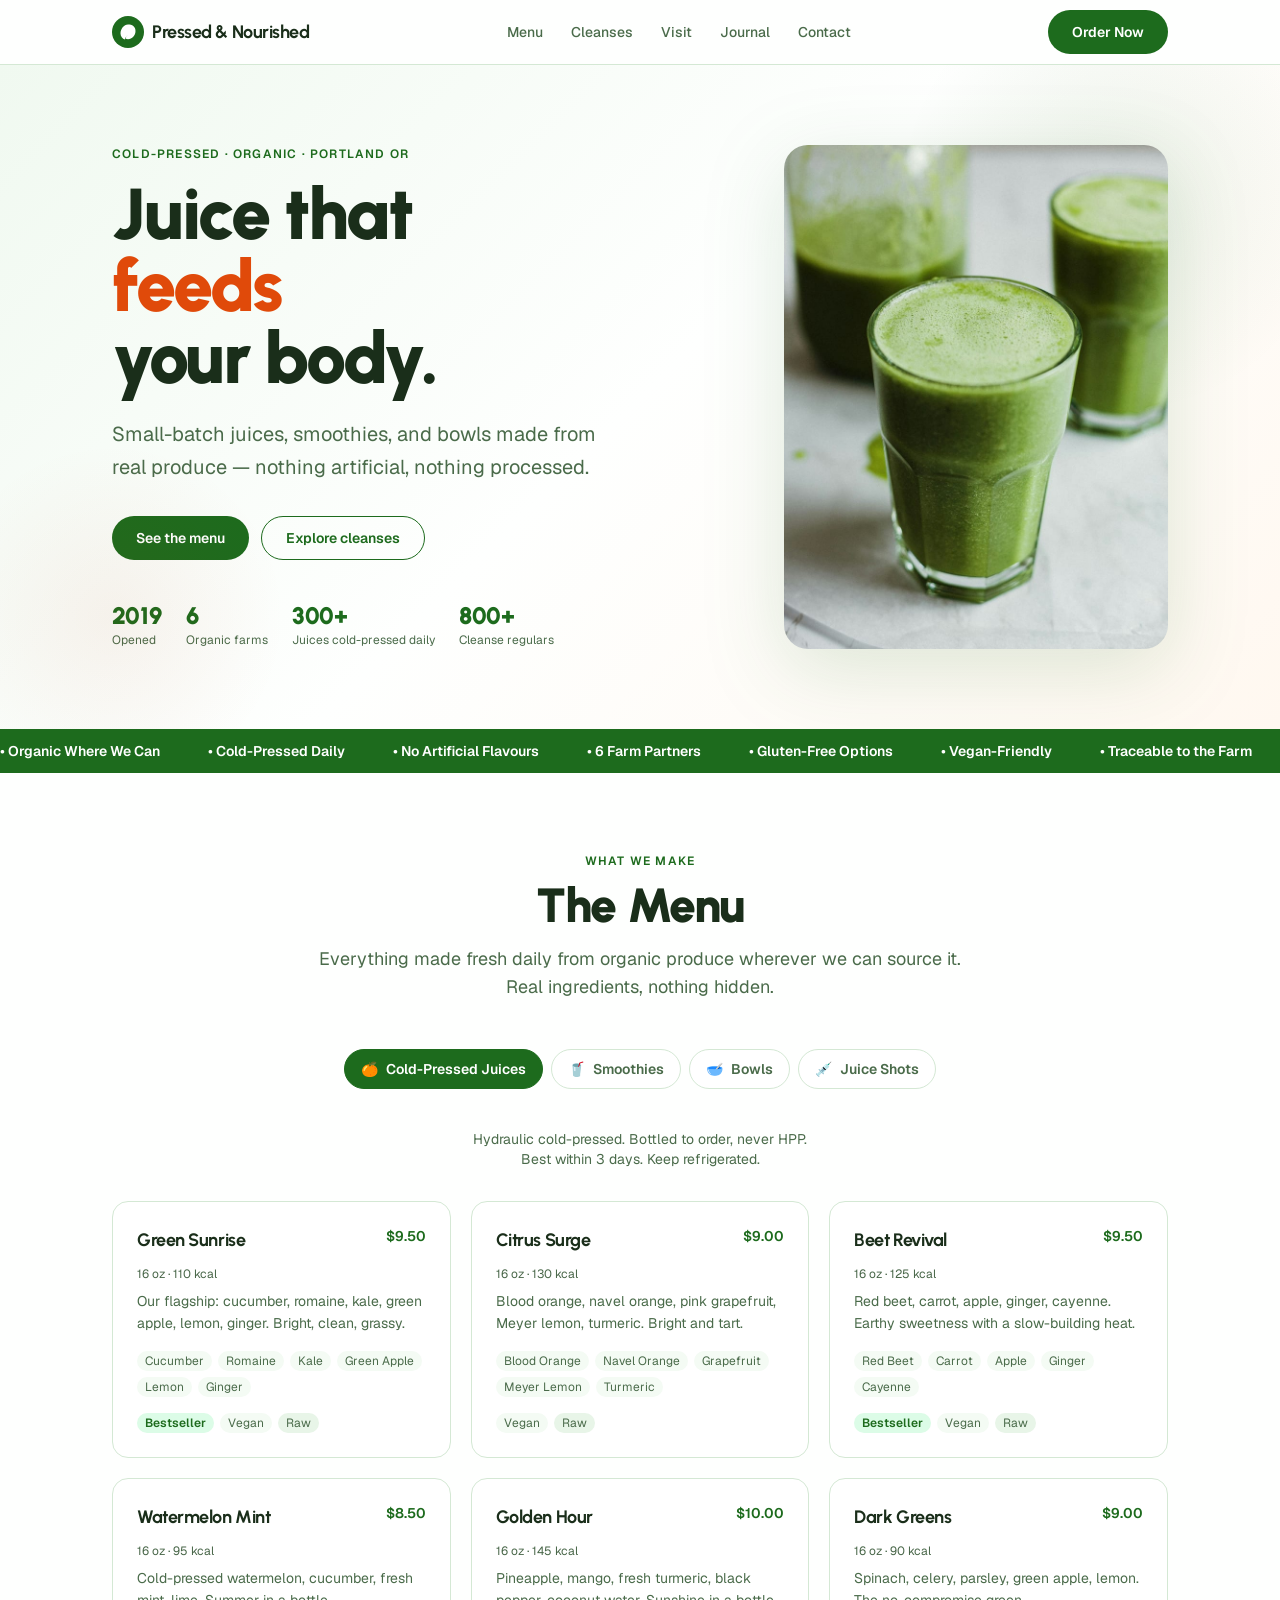
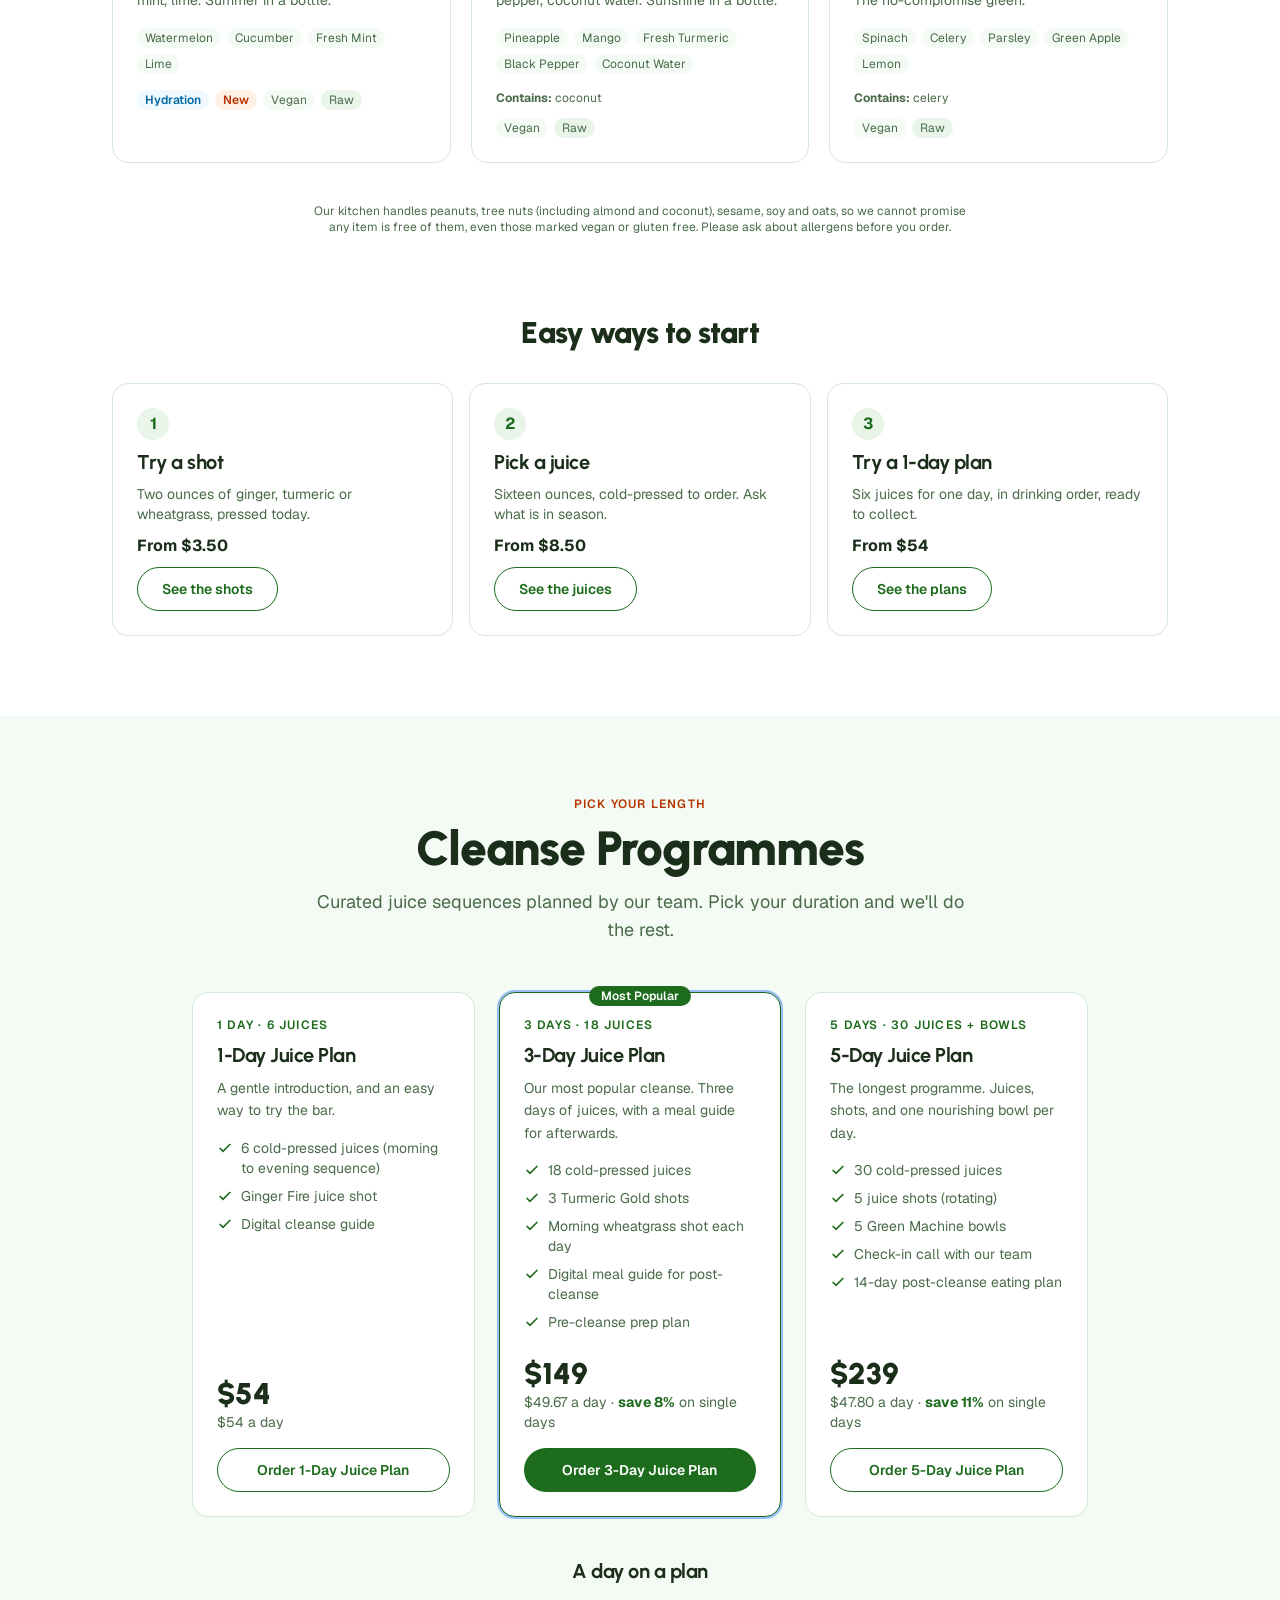
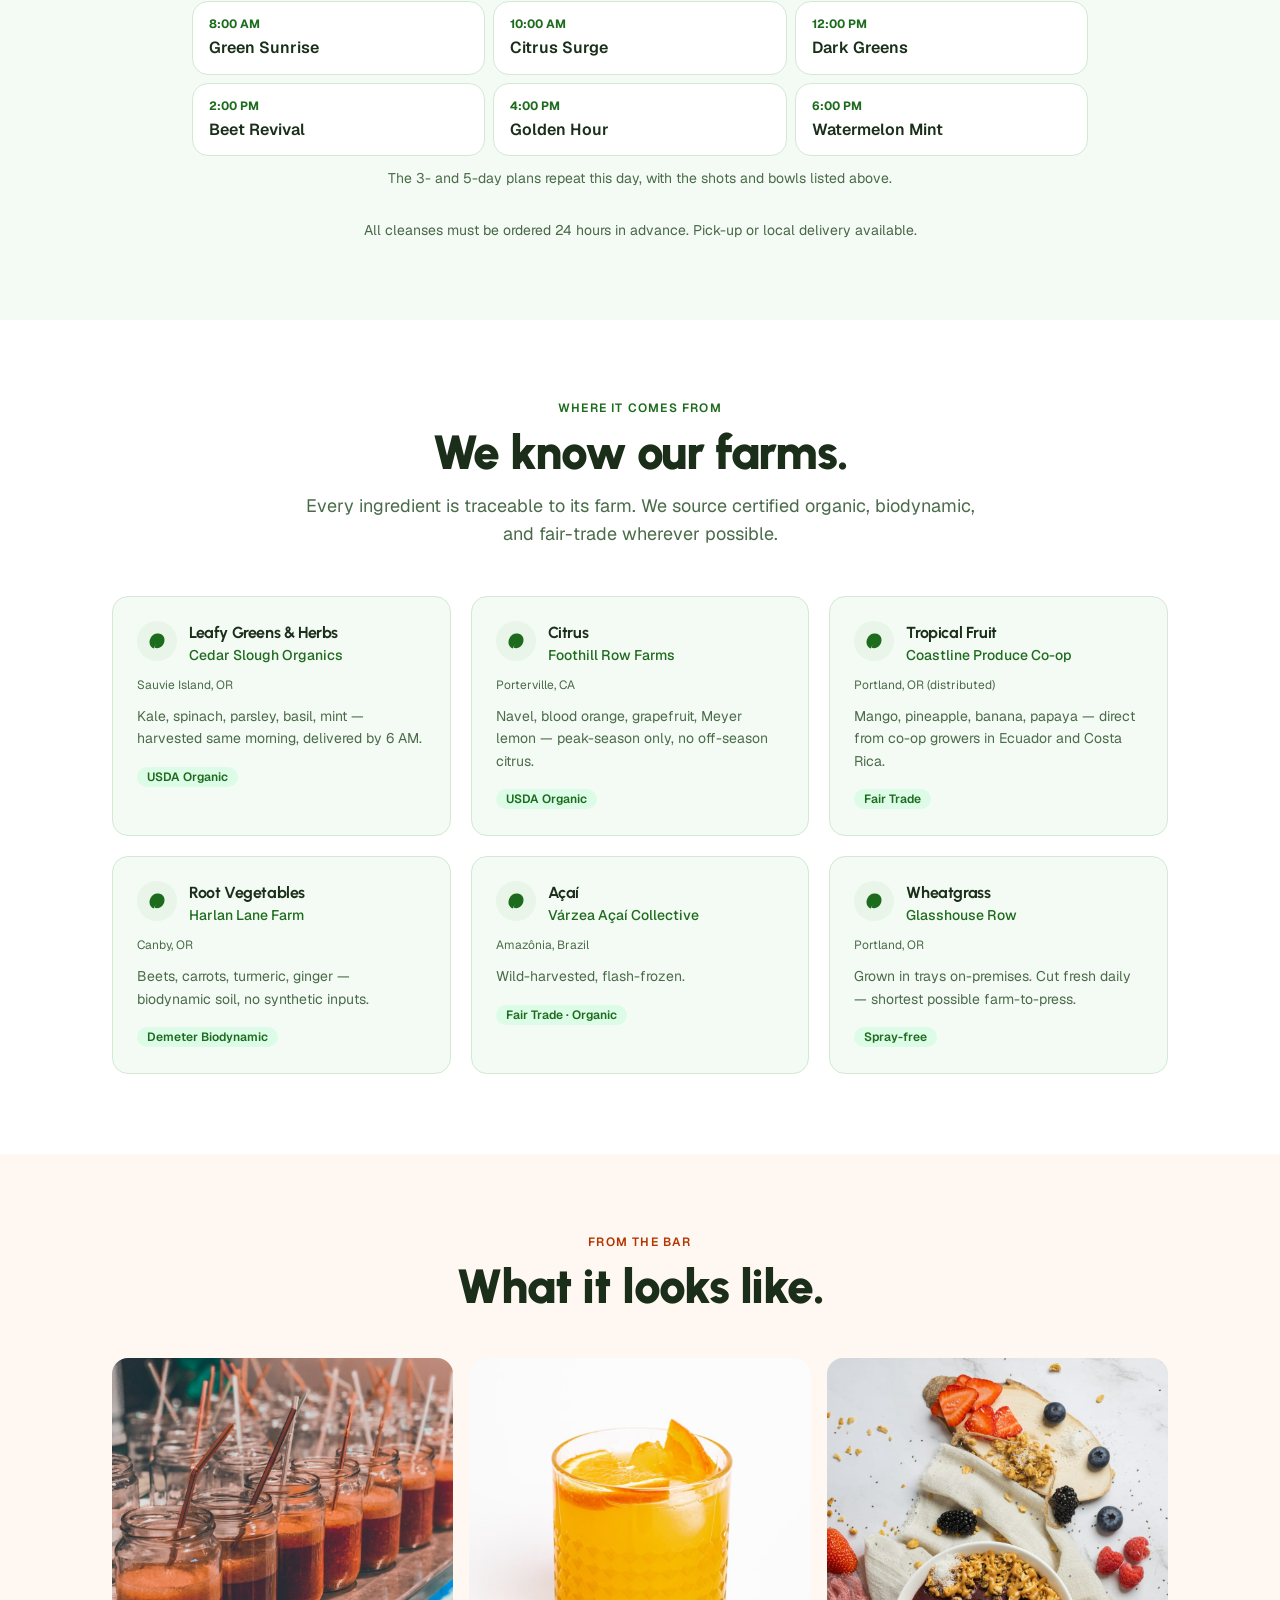
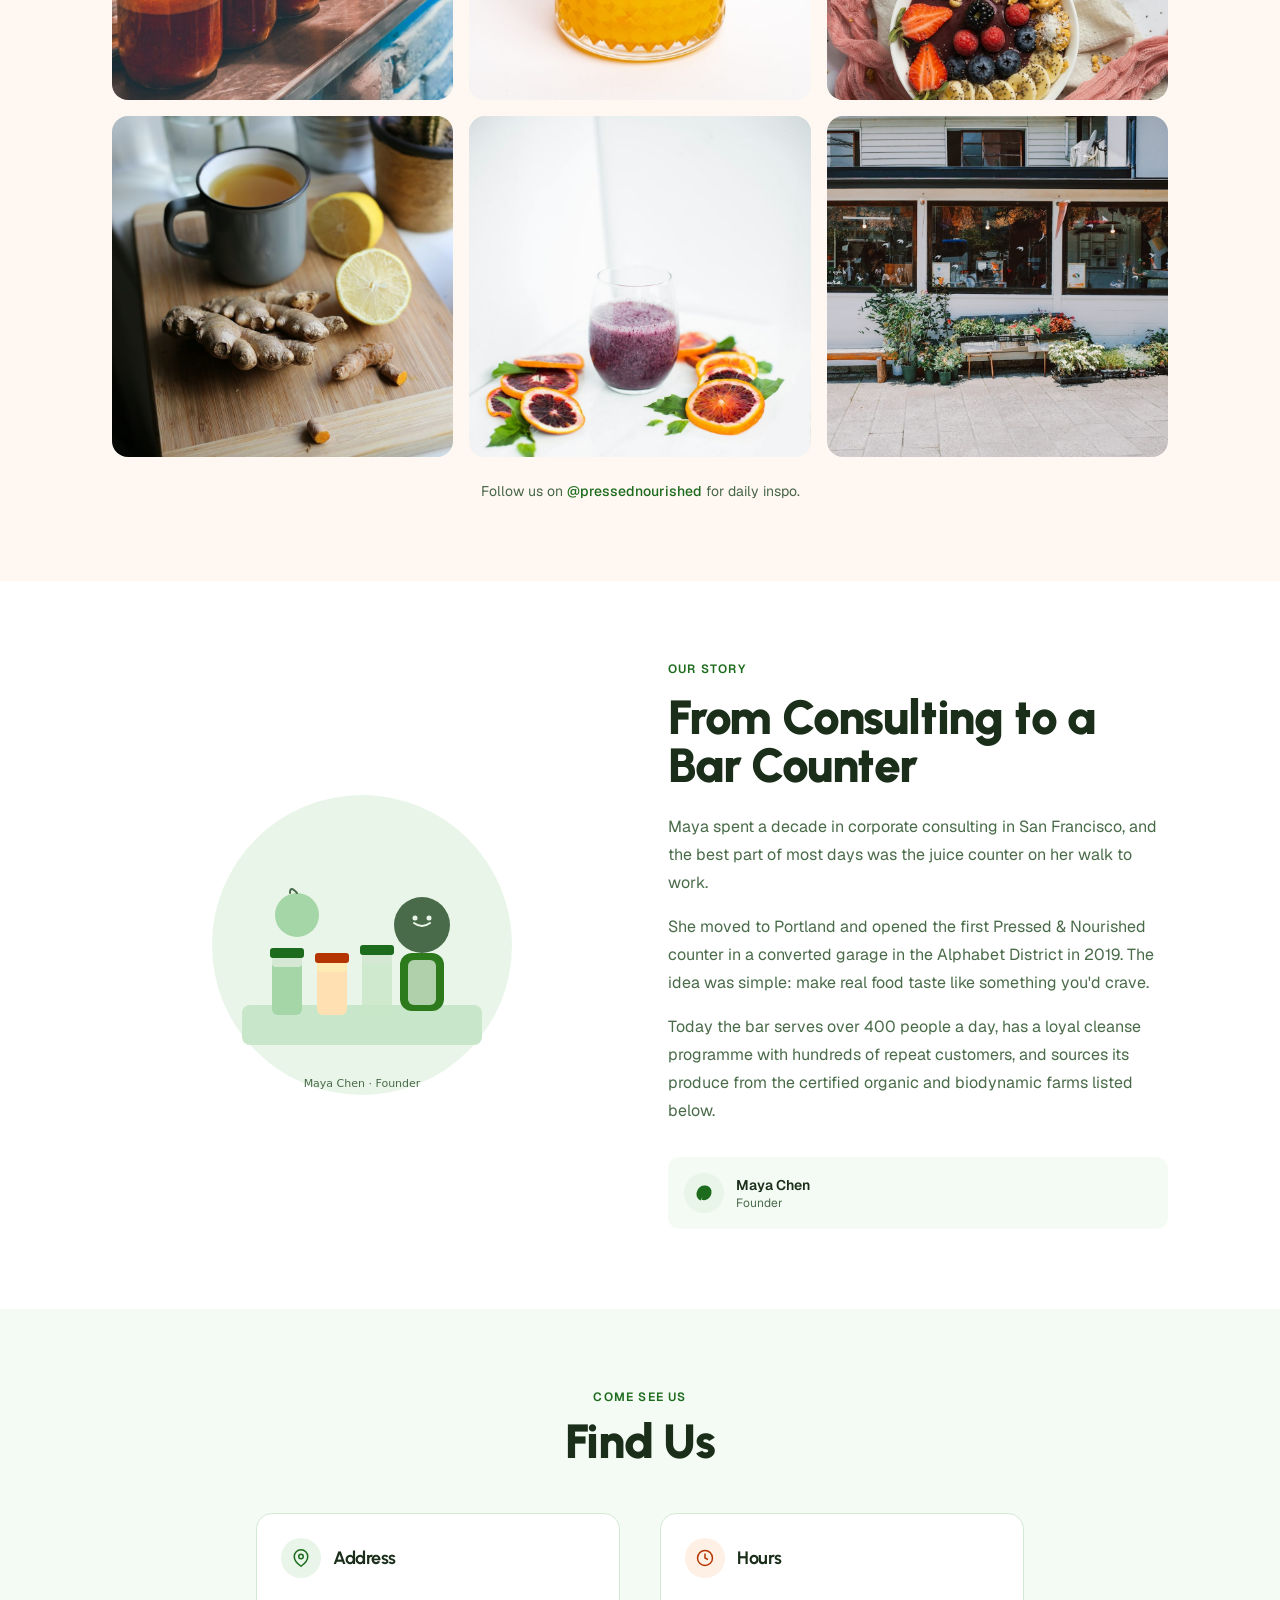
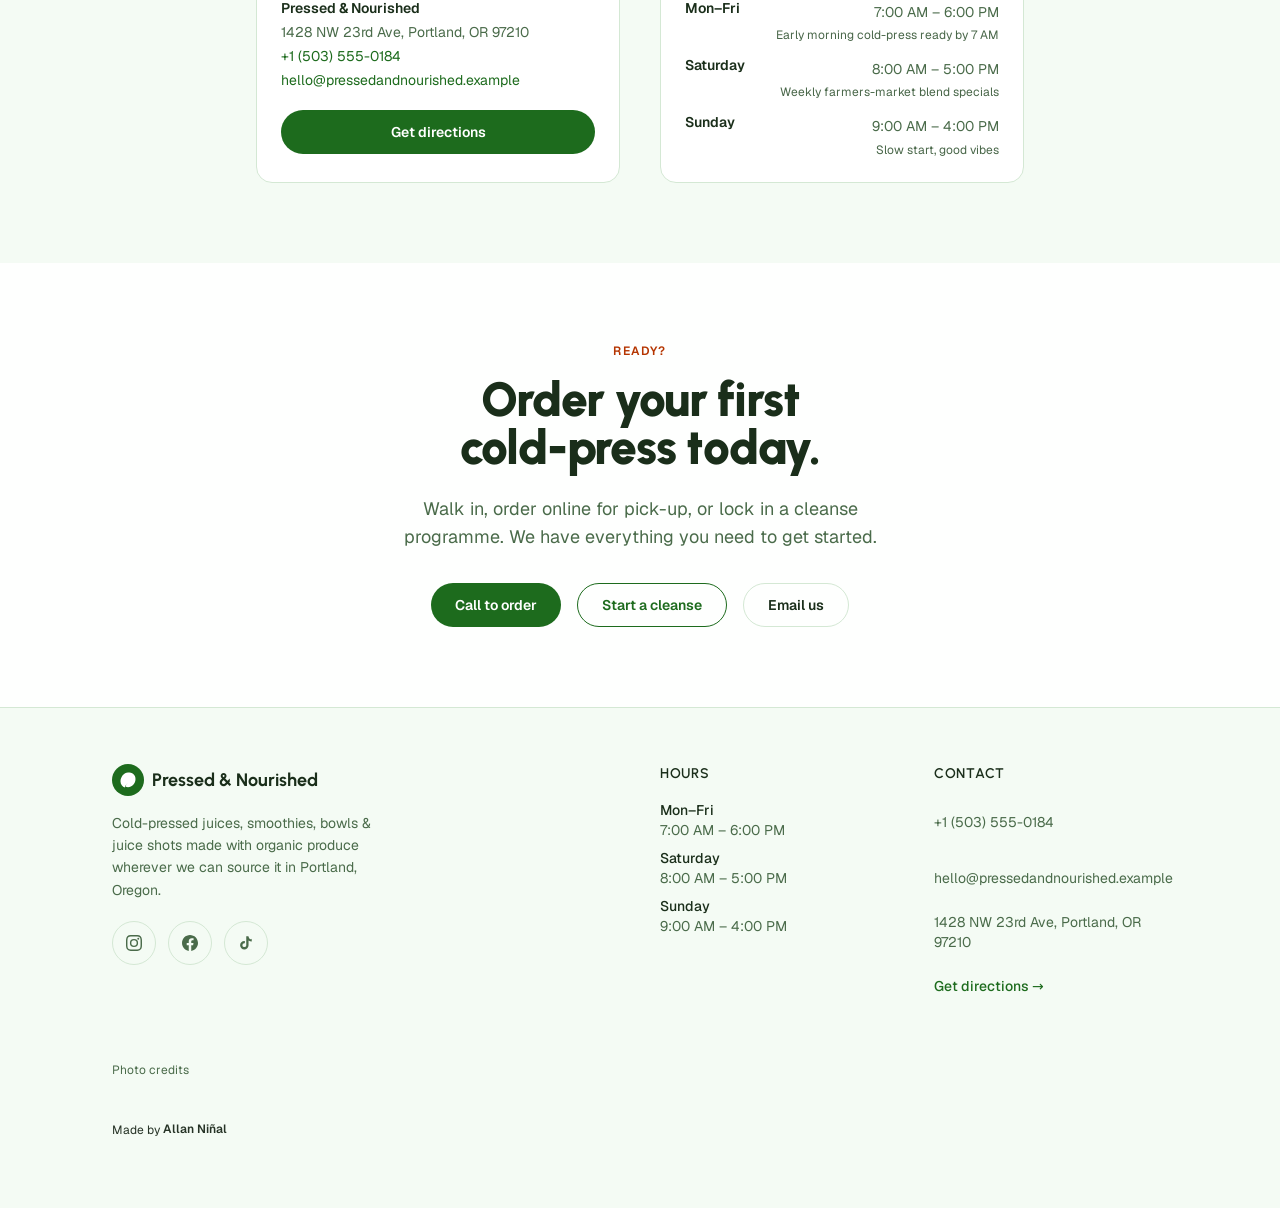
==== commit 92f54b2f: "1.1.0: Every item lists what it contains and its calories; pressed juices and shots say how long the" ====
--- a/index.html
+++ b/index.html
@@ -1,5 +1,5 @@
-<!DOCTYPE html><html lang="en" class="scroll-smooth"> <head><meta charset="utf-8"><meta name="viewport" content="width=device-width, initial-scale=1, viewport-fit=cover"><meta name="theme-color" content="#1D6B1D"><meta name="color-scheme" content="light"><title>Pressed &amp; Nourished — Cold-Pressed Juice Bar, Portland OR</title><meta name="description" content="Portland's cold-pressed juice bar. Small-batch juices, smoothies, açaí bowls, juice shots and cleanses, organic where we can source it, made daily on NW 23rd."><link rel="canonical" href="https://example.com/"><meta name="robots" content="index, follow"><meta name="author" content="Pressed &#38; Nourished"><!-- Open Graph --><meta property="og:title" content="Pressed &#38; Nourished — Cold-Pressed Juice Bar, Portland OR"><meta property="og:description" content="Portland's cold-pressed juice bar. Small-batch juices, smoothies, açaí bowls, juice shots and cleanses, organic where we can source it, made daily on NW 23rd."><meta property="og:url" content="https://example.com/"><meta property="og:type" content="website"><meta property="og:site_name" content="Pressed &#38; Nourished"><meta property="og:locale" content="en_US"><meta property="og:image" content="https://example.com/og-image.png"><meta property="og:image:type" content="image/png"><meta property="og:image:width" content="1200"><meta property="og:image:height" content="630"><meta property="og:image:alt" content="Pressed &#38; Nourished — Cold-Pressed Juice Bar, Portland OR"><!-- Twitter / X --><meta name="twitter:card" content="summary_large_image"><meta name="twitter:site" content="@example"><meta name="twitter:creator" content="@example"><meta name="twitter:title" content="Pressed &#38; Nourished — Cold-Pressed Juice Bar, Portland OR"><meta name="twitter:description" content="Portland's cold-pressed juice bar. Small-batch juices, smoothies, açaí bowls, juice shots and cleanses, organic where we can source it, made daily on NW 23rd."><meta name="twitter:image" content="https://example.com/og-image.png"><link rel="icon" href="./favicon.svg" type="image/svg+xml"><link rel="apple-touch-icon" href="./favicon.svg"><script type="application/ld+json">{"@context":"https://schema.org","@type":["FoodEstablishment","LocalBusiness"],"name":"Pressed & Nourished","description":"Portland's cold-pressed juice bar. Small-batch juices, smoothies, açaí bowls, juice shots and cleanses, organic where we can source it, made daily on NW 23rd.","url":"https://example.com/","telephone":"+1 (503) 555-0184","email":"hello@pressedandnourished.example","address":{"@type":"PostalAddress","streetAddress":"1428 NW 23rd Ave","addressLocality":"Portland","addressRegion":"OR","postalCode":"97210","addressCountry":"US"},"geo":{"@type":"GeoCoordinates","latitude":45.5302,"longitude":-122.6975},"servesCuisine":["Juice","Smoothies","Açaí Bowls"],"priceRange":"$","openingHoursSpecification":[{"@type":"OpeningHoursSpecification","dayOfWeek":["Monday","Tuesday","Wednesday","Thursday","Friday"],"opens":"07:00","closes":"18:00"},{"@type":"OpeningHoursSpecification","dayOfWeek":"Saturday","opens":"08:00","closes":"17:00"},{"@type":"OpeningHoursSpecification","dayOfWeek":"Sunday","opens":"09:00","closes":"16:00"}],"sameAs":["https://instagram.com/pressednourished","https://facebook.com/pressednourished","https://tiktok.com/@pressednourished"],"hasMenu":"https://example.com/#menu","foundingDate":"2019","image":"https://example.com/og-image.png"}</script><script type="application/ld+json">{"@context":"https://schema.org","@type":"Person","name":"Pressed & Nourished","url":"#","sameAs":["#","#","#"]}</script><link rel="stylesheet" href="./assets/index.Bf0A5YHW.css">
-<style>@keyframes marquee{0%{transform:translate(0)}to{transform:translate(-50%)}}@media (prefers-reduced-motion: reduce){[data-astro-cid-j7pv25f6][style*="animation:marquee"]{animation:none}}
+<!DOCTYPE html><html lang="en" class="scroll-smooth"> <head><meta charset="utf-8"><meta name="viewport" content="width=device-width, initial-scale=1, viewport-fit=cover"><meta name="theme-color" content="#1D6B1D"><meta name="color-scheme" content="light"><title>Pressed &amp; Nourished — Cold-Pressed Juice Bar, Portland OR</title><meta name="description" content="Portland's cold-pressed juice bar. Small-batch juices, smoothies, açaí bowls, juice shots and cleanses, organic where we can source it, made daily on NW 23rd."><link rel="canonical" href="https://example.com/"><meta name="robots" content="index, follow"><meta name="author" content="Pressed &#38; Nourished"><!-- Open Graph --><meta property="og:title" content="Pressed &#38; Nourished — Cold-Pressed Juice Bar, Portland OR"><meta property="og:description" content="Portland's cold-pressed juice bar. Small-batch juices, smoothies, açaí bowls, juice shots and cleanses, organic where we can source it, made daily on NW 23rd."><meta property="og:url" content="https://example.com/"><meta property="og:type" content="website"><meta property="og:site_name" content="Pressed &#38; Nourished"><meta property="og:locale" content="en_US"><meta property="og:image" content="https://example.com/og-image.png"><meta property="og:image:type" content="image/png"><meta property="og:image:width" content="1200"><meta property="og:image:height" content="630"><meta property="og:image:alt" content="Pressed &#38; Nourished — Cold-Pressed Juice Bar, Portland OR"><!-- Twitter / X --><meta name="twitter:card" content="summary_large_image"><meta name="twitter:site" content="@example"><meta name="twitter:creator" content="@example"><meta name="twitter:title" content="Pressed &#38; Nourished — Cold-Pressed Juice Bar, Portland OR"><meta name="twitter:description" content="Portland's cold-pressed juice bar. Small-batch juices, smoothies, açaí bowls, juice shots and cleanses, organic where we can source it, made daily on NW 23rd."><meta name="twitter:image" content="https://example.com/og-image.png"><link rel="icon" href="./favicon.svg" type="image/svg+xml"><link rel="apple-touch-icon" href="./favicon.svg"><script type="application/ld+json">{"@context":"https://schema.org","@type":["FoodEstablishment","LocalBusiness"],"name":"Pressed & Nourished","description":"Portland's cold-pressed juice bar. Small-batch juices, smoothies, açaí bowls, juice shots and cleanses, organic where we can source it, made daily on NW 23rd.","url":"https://example.com/","telephone":"+1 (503) 555-0184","email":"hello@pressedandnourished.example","address":{"@type":"PostalAddress","streetAddress":"1428 NW 23rd Ave","addressLocality":"Portland","addressRegion":"OR","postalCode":"97210","addressCountry":"US"},"geo":{"@type":"GeoCoordinates","latitude":45.5302,"longitude":-122.6975},"servesCuisine":["Juice","Smoothies","Açaí Bowls"],"priceRange":"$","openingHoursSpecification":[{"@type":"OpeningHoursSpecification","dayOfWeek":["Monday","Tuesday","Wednesday","Thursday","Friday"],"opens":"07:00","closes":"18:00"},{"@type":"OpeningHoursSpecification","dayOfWeek":"Saturday","opens":"08:00","closes":"17:00"},{"@type":"OpeningHoursSpecification","dayOfWeek":"Sunday","opens":"09:00","closes":"16:00"}],"sameAs":["https://instagram.com/pressednourished","https://facebook.com/pressednourished","https://tiktok.com/@pressednourished"],"hasMenu":"https://example.com/#menu","foundingDate":"2019","image":"https://example.com/og-image.png"}</script><script type="application/ld+json">{"@context":"https://schema.org","@type":"Person","name":"Pressed & Nourished","url":"#","sameAs":["#","#","#"]}</script><link rel="stylesheet" href="./assets/index.DZpZyT3J.css">
+<style>.ladder[data-astro-cid-j7pv25f6]{display:grid;gap:1rem;grid-template-columns:repeat(auto-fit,minmax(15rem,1fr));list-style:none;padding:0;margin:0}.ladder__step[data-astro-cid-j7pv25f6]{display:flex;flex-direction:column;gap:.5rem}.ladder__n[data-astro-cid-j7pv25f6]{width:2rem;height:2rem;display:grid;place-items:center;border-radius:9999px;background:var(--color-surface-3);color:var(--color-accent);font-weight:800}.ladder__price[data-astro-cid-j7pv25f6]{margin-top:auto;font-weight:800;color:var(--color-text)}.ladder__link[data-astro-cid-j7pv25f6]{align-self:flex-start}.cleanse-day__list[data-astro-cid-j7pv25f6]{list-style:none;padding:0;margin:0;display:grid;gap:.5rem;grid-template-columns:repeat(2,1fr)}@media (min-width: 640px){.cleanse-day__list[data-astro-cid-j7pv25f6]{grid-template-columns:repeat(3,1fr)}}.cleanse-day__list[data-astro-cid-j7pv25f6] li[data-astro-cid-j7pv25f6]{padding:.75rem 1rem;border-radius:1rem;background:var(--color-bg, #fff);border:1px solid var(--color-border);color:var(--color-text);font-weight:600}.cleanse-day__time[data-astro-cid-j7pv25f6]{display:block;font-size:.75rem;font-weight:700;color:var(--color-accent)}@keyframes marquee{0%{transform:translate(0)}to{transform:translate(-50%)}}@media (prefers-reduced-motion: reduce){[data-astro-cid-j7pv25f6][style*="animation:marquee"]{animation:none}}
 </style><script type="module">const s=document.querySelectorAll('[role="tab"]'),c=document.querySelectorAll('[role="tabpanel"]');s.forEach(e=>{e.addEventListener("click",()=>{const l=e.dataset.tab;s.forEach(t=>{t.setAttribute("aria-selected","false"),t.classList.remove("active")}),e.setAttribute("aria-selected","true"),e.classList.add("active"),c.forEach(t=>{const a=t;a.style.display=a.dataset.panel===l?"":"none"})})});
 </script></head> <body class="min-h-screen flex flex-col antialiased"> <header style="background-color: var(--color-bg); border-bottom: 1px solid var(--color-border);" class="sticky top-0 z-50" data-astro-cid-ctg3m53h> <div class="container-x" data-astro-cid-ctg3m53h> <div class="flex items-center justify-between h-16" data-astro-cid-ctg3m53h> <!-- Logo / brand --> <a href="./index.html" class="flex items-center gap-2 focus-visible:outline-none focus-visible:ring-2 focus-visible:ring-offset-2" style="--tw-ring-color: var(--color-accent);" aria-label="Pressed &#38; Nourished home" data-astro-cid-ctg3m53h> <!-- Leaf icon SVG --> <span aria-hidden="true" style="display:inline-flex;align-items:center;justify-content:center;width:32px;height:32px;background-color:var(--color-accent);border-radius:50%;" data-astro-cid-ctg3m53h> <svg width="18" height="18" viewBox="0 0 24 24" fill="none" aria-hidden="true" data-astro-cid-ctg3m53h> <path d="M12 2C6.5 2 2 8 2 14c0 4 2.5 7 6 8 .5-3 2-5 4-6-2 1-3 3-3 5 1 .3 2 .5 3 .5 5.5 0 10-5 10-11S17.5 2 12 2z" fill="white" data-astro-cid-ctg3m53h></path> </svg> </span> <span class="font-display font-bold text-lg tracking-tight" style="color:var(--color-text);" data-astro-cid-ctg3m53h>Pressed &amp; Nourished</span> </a> <!-- Desktop nav --> <nav aria-label="Primary navigation" class="hidden lg:flex items-center gap-1" data-astro-cid-ctg3m53h> <a href="./menu/index.html" class="nav-link px-3" data-astro-cid-ctg3m53h>Menu</a><a href="./index.html#cleanse" class="nav-link px-3" data-astro-cid-ctg3m53h>Cleanses</a><a href="./index.html#location" class="nav-link px-3" data-astro-cid-ctg3m53h>Visit</a><a href="./journal/index.html" class="nav-link px-3" data-astro-cid-ctg3m53h>Journal</a><a href="./contact/index.html" class="nav-link px-3" data-astro-cid-ctg3m53h>Contact</a> </nav> <!-- CTA --> <a href="./index.html#order" class="btn-primary hidden lg:inline-flex" data-astro-cid-ctg3m53h>Order Now</a> <!-- Phone: menu and order button (no JavaScript) --> <div class="lg:hidden flex items-center gap-2" data-astro-cid-ctg3m53h> <details class="mobile-menu" data-astro-cid-ctg3m53h> <summary aria-label="Menu" data-astro-cid-ctg3m53h>Menu</summary> <nav aria-label="Mobile navigation" data-astro-cid-ctg3m53h> <a href="./menu/index.html" data-astro-cid-ctg3m53h>Menu</a><a href="./index.html#cleanse" data-astro-cid-ctg3m53h>Cleanses</a><a href="./index.html#location" data-astro-cid-ctg3m53h>Visit</a><a href="./journal/index.html" data-astro-cid-ctg3m53h>Journal</a><a href="./contact/index.html" data-astro-cid-ctg3m53h>Contact</a> </nav> </details> <a href="./index.html#order" class="btn-primary text-sm whitespace-nowrap" data-astro-cid-ctg3m53h>Order</a> </div> </div> </div> </header>  <main class="flex-1" id="main-content">    <section id="hero" class="relative overflow-hidden" style="background:linear-gradient(135deg,#F0F9F0 0%,#FEFFFE 50%,#FFF8F0 100%);padding-top:5rem;padding-bottom:5rem;" data-astro-cid-j7pv25f6> <!-- Decorative blobs --> <div aria-hidden="true" style="position:absolute;top:-6rem;right:-4rem;width:28rem;height:28rem;background:radial-gradient(circle,rgba(29,107,29,0.08) 0%,transparent 70%);border-radius:50%;pointer-events:none;" data-astro-cid-j7pv25f6></div> <div aria-hidden="true" style="position:absolute;bottom:-4rem;left:-4rem;width:22rem;height:22rem;background:radial-gradient(circle,rgba(181,53,0,0.06) 0%,transparent 70%);border-radius:50%;pointer-events:none;" data-astro-cid-j7pv25f6></div> <div class="container-x" data-astro-cid-j7pv25f6> <div class="grid lg:grid-cols-2 gap-12 lg:gap-16 items-center" data-astro-cid-j7pv25f6> <!-- Text --> <div data-astro-cid-j7pv25f6> <p class="eyebrow mb-4" data-astro-cid-j7pv25f6>Cold-pressed &middot; Organic &middot; Portland OR</p> <h1 id="hero-heading" class="font-display font-black text-5xl sm:text-6xl lg:text-7xl leading-none mb-6" style="color:var(--color-text);letter-spacing:-0.03em;" data-astro-cid-j7pv25f6>
 Juice that<br data-astro-cid-j7pv25f6> <span style="color:var(--color-orange-light);" data-astro-cid-j7pv25f6>feeds</span><br data-astro-cid-j7pv25f6>
@@ -10,12 +10,12 @@
 Explore cleanses
 </a> </div> <!-- Quick trust stats --> <div class="mt-10 flex flex-wrap gap-6" data-astro-cid-j7pv25f6> <div data-astro-cid-j7pv25f6> <p class="font-display font-black text-2xl" style="color:var(--color-accent);" data-astro-cid-j7pv25f6>2019</p> <p class="text-xs" style="color:var(--color-text-muted);" data-astro-cid-j7pv25f6>Opened</p> </div><div data-astro-cid-j7pv25f6> <p class="font-display font-black text-2xl" style="color:var(--color-accent);" data-astro-cid-j7pv25f6>6</p> <p class="text-xs" style="color:var(--color-text-muted);" data-astro-cid-j7pv25f6>Organic farms</p> </div><div data-astro-cid-j7pv25f6> <p class="font-display font-black text-2xl" style="color:var(--color-accent);" data-astro-cid-j7pv25f6>300+</p> <p class="text-xs" style="color:var(--color-text-muted);" data-astro-cid-j7pv25f6>Juices cold-pressed daily</p> </div><div data-astro-cid-j7pv25f6> <p class="font-display font-black text-2xl" style="color:var(--color-accent);" data-astro-cid-j7pv25f6>800+</p> <p class="text-xs" style="color:var(--color-text-muted);" data-astro-cid-j7pv25f6>Cleanse regulars</p> </div> </div> </div> <!-- Hero illustration --> <div class="flex justify-center lg:justify-end" data-astro-cid-j7pv25f6> <div class="relative w-full max-w-sm" data-astro-cid-j7pv25f6> <img src="./images/hero.jpg" alt="A glass of vibrant cold-pressed green juice" width="800" height="1050" fetchpriority="high" decoding="async" class="w-full h-auto rounded-3xl" style="aspect-ratio:8/10.5; object-fit:cover; filter:drop-shadow(0 20px 40px rgba(29,107,29,0.15));" data-astro-cid-j7pv25f6> </div> </div> </div> </div> </section>  <div style="background-color:var(--color-accent);padding:0.75rem 0;overflow:hidden;" aria-hidden="true" data-astro-cid-j7pv25f6> <div style="display:flex;gap:3rem;white-space:nowrap;animation:marquee 18s linear infinite;" data-astro-cid-j7pv25f6> <span class="text-sm font-semibold" style="color:white;" data-astro-cid-j7pv25f6>&#x2022; Organic Where We Can</span><span class="text-sm font-semibold" style="color:white;" data-astro-cid-j7pv25f6>&#x2022; Cold-Pressed Daily</span><span class="text-sm font-semibold" style="color:white;" data-astro-cid-j7pv25f6>&#x2022; No Artificial Flavours</span><span class="text-sm font-semibold" style="color:white;" data-astro-cid-j7pv25f6>&#x2022; 6 Farm Partners</span><span class="text-sm font-semibold" style="color:white;" data-astro-cid-j7pv25f6>&#x2022; Gluten-Free Options</span><span class="text-sm font-semibold" style="color:white;" data-astro-cid-j7pv25f6>&#x2022; Vegan-Friendly</span><span class="text-sm font-semibold" style="color:white;" data-astro-cid-j7pv25f6>&#x2022; Traceable to the Farm</span><span class="text-sm font-semibold" style="color:white;" data-astro-cid-j7pv25f6>&#x2022; Organic Where We Can</span><span class="text-sm font-semibold" style="color:white;" data-astro-cid-j7pv25f6>&#x2022; Cold-Pressed Daily</span><span class="text-sm font-semibold" style="color:white;" data-astro-cid-j7pv25f6>&#x2022; No Artificial Flavours</span><span class="text-sm font-semibold" style="color:white;" data-astro-cid-j7pv25f6>&#x2022; 6 Farm Partners</span><span class="text-sm font-semibold" style="color:white;" data-astro-cid-j7pv25f6>&#x2022; Gluten-Free Options</span><span class="text-sm font-semibold" style="color:white;" data-astro-cid-j7pv25f6>&#x2022; Vegan-Friendly</span><span class="text-sm font-semibold" style="color:white;" data-astro-cid-j7pv25f6>&#x2022; Traceable to the Farm</span> </div> </div>   <section id="menu" class="py-20" data-astro-cid-j7pv25f6> <div class="container-x" data-astro-cid-j7pv25f6> <div class="text-center mb-12" data-astro-cid-j7pv25f6> <p class="eyebrow mb-3" data-astro-cid-j7pv25f6>What we make</p> <h2 class="font-display font-black text-4xl sm:text-5xl mb-4" style="color:var(--color-text);" data-astro-cid-j7pv25f6>The Menu</h2> <p class="text-lg max-w-2xl mx-auto" style="color:var(--color-text-muted);" data-astro-cid-j7pv25f6>
 Everything made fresh daily from organic produce wherever we can source it. Real ingredients, nothing hidden.
-</p> </div> <!-- Tab buttons --> <div class="flex flex-wrap gap-2 justify-center mb-10" role="tablist" aria-label="Menu categories" data-astro-cid-j7pv25f6> <button role="tab" aria-selected="true" aria-controls="tab-panel-cold-pressed" id="tab-btn-cold-pressed" class="tab-btn" data-tab="cold-pressed" data-astro-cid-j7pv25f6> <span aria-hidden="true" data-astro-cid-j7pv25f6>🍊</span> Cold-Pressed Juices </button><button role="tab" aria-selected="false" aria-controls="tab-panel-smoothies" id="tab-btn-smoothies" class="tab-btn" data-tab="smoothies" data-astro-cid-j7pv25f6> <span aria-hidden="true" data-astro-cid-j7pv25f6>🥤</span> Smoothies </button><button role="tab" aria-selected="false" aria-controls="tab-panel-bowls" id="tab-btn-bowls" class="tab-btn" data-tab="bowls" data-astro-cid-j7pv25f6> <span aria-hidden="true" data-astro-cid-j7pv25f6>🥣</span> Bowls </button><button role="tab" aria-selected="false" aria-controls="tab-panel-shots" id="tab-btn-shots" class="tab-btn" data-tab="shots" data-astro-cid-j7pv25f6> <span aria-hidden="true" data-astro-cid-j7pv25f6>💉</span> Juice Shots </button> </div> <!-- Tab panels --> <div id="tab-panel-cold-pressed" role="tabpanel" aria-labelledby="tab-btn-cold-pressed" data-panel="cold-pressed" style="" data-astro-cid-j7pv25f6> <p class="text-center text-sm mb-8" style="color:var(--color-text-muted);" data-astro-cid-j7pv25f6>Hydraulic cold-pressed. Bottled to order, never HPP.</p> <div class="grid sm:grid-cols-2 lg:grid-cols-3 gap-5" id="menu-grid-cold-pressed" data-astro-cid-j7pv25f6> <article class="card group relative" data-astro-cid-j7pv25f6> <div class="flex items-start justify-between gap-3 mb-3" data-astro-cid-j7pv25f6> <h3 class="font-display font-bold text-lg" style="color:var(--color-text);" data-astro-cid-j7pv25f6>Green Sunrise</h3> <span class="shrink-0 font-semibold text-sm" style="color:var(--color-accent);" data-astro-cid-j7pv25f6>$9.50</span> </div> <p class="text-xs mb-2" style="color:var(--color-text-subtle);" data-astro-cid-j7pv25f6>16 oz · 110 kcal</p> <p class="text-sm mb-4" style="color:var(--color-text-muted);line-height:1.6;" data-astro-cid-j7pv25f6>Our flagship: cucumber, romaine, kale, green apple, lemon, ginger. Bright, clean, grassy.</p> <!-- Ingredient chips --> <div class="flex flex-wrap gap-1.5 mb-4" data-astro-cid-j7pv25f6> <span class="inline-flex text-xs px-2 py-0.5 rounded-full" style="background-color:var(--color-surface-2);color:var(--color-text-muted);" data-astro-cid-j7pv25f6>Cucumber</span><span class="inline-flex text-xs px-2 py-0.5 rounded-full" style="background-color:var(--color-surface-2);color:var(--color-text-muted);" data-astro-cid-j7pv25f6>Romaine</span><span class="inline-flex text-xs px-2 py-0.5 rounded-full" style="background-color:var(--color-surface-2);color:var(--color-text-muted);" data-astro-cid-j7pv25f6>Kale</span><span class="inline-flex text-xs px-2 py-0.5 rounded-full" style="background-color:var(--color-surface-2);color:var(--color-text-muted);" data-astro-cid-j7pv25f6>Green Apple</span><span class="inline-flex text-xs px-2 py-0.5 rounded-full" style="background-color:var(--color-surface-2);color:var(--color-text-muted);" data-astro-cid-j7pv25f6>Lemon</span><span class="inline-flex text-xs px-2 py-0.5 rounded-full" style="background-color:var(--color-surface-2);color:var(--color-text-muted);" data-astro-cid-j7pv25f6>Ginger</span> </div> <!-- Benefit tags --> <div class="flex flex-wrap gap-1.5" data-astro-cid-j7pv25f6> <span class="inline-flex text-xs font-semibold px-2 py-0.5 rounded-full" style="background-color:var(--color-tag-best-bg);color:var(--color-tag-best);" data-astro-cid-j7pv25f6>Bestseller</span> <span class="inline-flex text-xs px-2 py-0.5 rounded-full" style="background-color:var(--color-surface-2);color:var(--color-text-muted);" data-astro-cid-j7pv25f6>Vegan</span><span class="inline-flex text-xs px-2 py-0.5 rounded-full" style="background-color:var(--color-surface-3);color:var(--color-text-muted);" data-astro-cid-j7pv25f6>Raw</span> </div> </article><article class="card group relative" data-astro-cid-j7pv25f6> <div class="flex items-start justify-between gap-3 mb-3" data-astro-cid-j7pv25f6> <h3 class="font-display font-bold text-lg" style="color:var(--color-text);" data-astro-cid-j7pv25f6>Citrus Surge</h3> <span class="shrink-0 font-semibold text-sm" style="color:var(--color-accent);" data-astro-cid-j7pv25f6>$9.00</span> </div> <p class="text-xs mb-2" style="color:var(--color-text-subtle);" data-astro-cid-j7pv25f6>16 oz · 130 kcal</p> <p class="text-sm mb-4" style="color:var(--color-text-muted);line-height:1.6;" data-astro-cid-j7pv25f6>Blood orange, navel orange, pink grapefruit, Meyer lemon, turmeric. Bright and tart.</p> <!-- Ingredient chips --> <div class="flex flex-wrap gap-1.5 mb-4" data-astro-cid-j7pv25f6> <span class="inline-flex text-xs px-2 py-0.5 rounded-full" style="background-color:var(--color-surface-2);color:var(--color-text-muted);" data-astro-cid-j7pv25f6>Blood Orange</span><span class="inline-flex text-xs px-2 py-0.5 rounded-full" style="background-color:var(--color-surface-2);color:var(--color-text-muted);" data-astro-cid-j7pv25f6>Navel Orange</span><span class="inline-flex text-xs px-2 py-0.5 rounded-full" style="background-color:var(--color-surface-2);color:var(--color-text-muted);" data-astro-cid-j7pv25f6>Grapefruit</span><span class="inline-flex text-xs px-2 py-0.5 rounded-full" style="background-color:var(--color-surface-2);color:var(--color-text-muted);" data-astro-cid-j7pv25f6>Meyer Lemon</span><span class="inline-flex text-xs px-2 py-0.5 rounded-full" style="background-color:var(--color-surface-2);color:var(--color-text-muted);" data-astro-cid-j7pv25f6>Turmeric</span> </div> <!-- Benefit tags --> <div class="flex flex-wrap gap-1.5" data-astro-cid-j7pv25f6>  <span class="inline-flex text-xs px-2 py-0.5 rounded-full" style="background-color:var(--color-surface-2);color:var(--color-text-muted);" data-astro-cid-j7pv25f6>Vegan</span><span class="inline-flex text-xs px-2 py-0.5 rounded-full" style="background-color:var(--color-surface-3);color:var(--color-text-muted);" data-astro-cid-j7pv25f6>Raw</span> </div> </article><article class="card group relative" data-astro-cid-j7pv25f6> <div class="flex items-start justify-between gap-3 mb-3" data-astro-cid-j7pv25f6> <h3 class="font-display font-bold text-lg" style="color:var(--color-text);" data-astro-cid-j7pv25f6>Beet Revival</h3> <span class="shrink-0 font-semibold text-sm" style="color:var(--color-accent);" data-astro-cid-j7pv25f6>$9.50</span> </div> <p class="text-xs mb-2" style="color:var(--color-text-subtle);" data-astro-cid-j7pv25f6>16 oz · 125 kcal</p> <p class="text-sm mb-4" style="color:var(--color-text-muted);line-height:1.6;" data-astro-cid-j7pv25f6>Red beet, carrot, apple, ginger, cayenne. Earthy sweetness with a slow-building heat.</p> <!-- Ingredient chips --> <div class="flex flex-wrap gap-1.5 mb-4" data-astro-cid-j7pv25f6> <span class="inline-flex text-xs px-2 py-0.5 rounded-full" style="background-color:var(--color-surface-2);color:var(--color-text-muted);" data-astro-cid-j7pv25f6>Red Beet</span><span class="inline-flex text-xs px-2 py-0.5 rounded-full" style="background-color:var(--color-surface-2);color:var(--color-text-muted);" data-astro-cid-j7pv25f6>Carrot</span><span class="inline-flex text-xs px-2 py-0.5 rounded-full" style="background-color:var(--color-surface-2);color:var(--color-text-muted);" data-astro-cid-j7pv25f6>Apple</span><span class="inline-flex text-xs px-2 py-0.5 rounded-full" style="background-color:var(--color-surface-2);color:var(--color-text-muted);" data-astro-cid-j7pv25f6>Ginger</span><span class="inline-flex text-xs px-2 py-0.5 rounded-full" style="background-color:var(--color-surface-2);color:var(--color-text-muted);" data-astro-cid-j7pv25f6>Cayenne</span> </div> <!-- Benefit tags --> <div class="flex flex-wrap gap-1.5" data-astro-cid-j7pv25f6> <span class="inline-flex text-xs font-semibold px-2 py-0.5 rounded-full" style="background-color:var(--color-tag-best-bg);color:var(--color-tag-best);" data-astro-cid-j7pv25f6>Bestseller</span> <span class="inline-flex text-xs px-2 py-0.5 rounded-full" style="background-color:var(--color-surface-2);color:var(--color-text-muted);" data-astro-cid-j7pv25f6>Vegan</span><span class="inline-flex text-xs px-2 py-0.5 rounded-full" style="background-color:var(--color-surface-3);color:var(--color-text-muted);" data-astro-cid-j7pv25f6>Raw</span> </div> </article><article class="card group relative" data-astro-cid-j7pv25f6> <div class="flex items-start justify-between gap-3 mb-3" data-astro-cid-j7pv25f6> <h3 class="font-display font-bold text-lg" style="color:var(--color-text);" data-astro-cid-j7pv25f6>Watermelon Mint</h3> <span class="shrink-0 font-semibold text-sm" style="color:var(--color-accent);" data-astro-cid-j7pv25f6>$8.50</span> </div> <p class="text-xs mb-2" style="color:var(--color-text-subtle);" data-astro-cid-j7pv25f6>16 oz · 95 kcal</p> <p class="text-sm mb-4" style="color:var(--color-text-muted);line-height:1.6;" data-astro-cid-j7pv25f6>Cold-pressed watermelon, cucumber, fresh mint, lime. Summer in a bottle.</p> <!-- Ingredient chips --> <div class="flex flex-wrap gap-1.5 mb-4" data-astro-cid-j7pv25f6> <span class="inline-flex text-xs px-2 py-0.5 rounded-full" style="background-color:var(--color-surface-2);color:var(--color-text-muted);" data-astro-cid-j7pv25f6>Watermelon</span><span class="inline-flex text-xs px-2 py-0.5 rounded-full" style="background-color:var(--color-surface-2);color:var(--color-text-muted);" data-astro-cid-j7pv25f6>Cucumber</span><span class="inline-flex text-xs px-2 py-0.5 rounded-full" style="background-color:var(--color-surface-2);color:var(--color-text-muted);" data-astro-cid-j7pv25f6>Fresh Mint</span><span class="inline-flex text-xs px-2 py-0.5 rounded-full" style="background-color:var(--color-surface-2);color:var(--color-text-muted);" data-astro-cid-j7pv25f6>Lime</span> </div> <!-- Benefit tags --> <div class="flex flex-wrap gap-1.5" data-astro-cid-j7pv25f6> <span class="inline-flex text-xs font-semibold px-2 py-0.5 rounded-full" style="background-color:var(--color-tag-hydrate-bg);color:var(--color-tag-hydrate);" data-astro-cid-j7pv25f6>Hydration</span><span class="inline-flex text-xs font-semibold px-2 py-0.5 rounded-full" style="background-color:var(--color-tag-new-bg);color:var(--color-tag-new);" data-astro-cid-j7pv25f6>New</span> <span class="inline-flex text-xs px-2 py-0.5 rounded-full" style="background-color:var(--color-surface-2);color:var(--color-text-muted);" data-astro-cid-j7pv25f6>Vegan</span><span class="inline-flex text-xs px-2 py-0.5 rounded-full" style="background-color:var(--color-surface-3);color:var(--color-text-muted);" data-astro-cid-j7pv25f6>Raw</span> </div> </article><article class="card group relative" data-astro-cid-j7pv25f6> <div class="flex items-start justify-between gap-3 mb-3" data-astro-cid-j7pv25f6> <h3 class="font-display font-bold text-lg" style="color:var(--color-text);" data-astro-cid-j7pv25f6>Golden Hour</h3> <span class="shrink-0 font-semibold text-sm" style="color:var(--color-accent);" data-astro-cid-j7pv25f6>$10.00</span> </div> <p class="text-xs mb-2" style="color:var(--color-text-subtle);" data-astro-cid-j7pv25f6>16 oz · 145 kcal</p> <p class="text-sm mb-4" style="color:var(--color-text-muted);line-height:1.6;" data-astro-cid-j7pv25f6>Pineapple, mango, fresh turmeric, black pepper, coconut water. Sunshine in a bottle.</p> <!-- Ingredient chips --> <div class="flex flex-wrap gap-1.5 mb-4" data-astro-cid-j7pv25f6> <span class="inline-flex text-xs px-2 py-0.5 rounded-full" style="background-color:var(--color-surface-2);color:var(--color-text-muted);" data-astro-cid-j7pv25f6>Pineapple</span><span class="inline-flex text-xs px-2 py-0.5 rounded-full" style="background-color:var(--color-surface-2);color:var(--color-text-muted);" data-astro-cid-j7pv25f6>Mango</span><span class="inline-flex text-xs px-2 py-0.5 rounded-full" style="background-color:var(--color-surface-2);color:var(--color-text-muted);" data-astro-cid-j7pv25f6>Fresh Turmeric</span><span class="inline-flex text-xs px-2 py-0.5 rounded-full" style="background-color:var(--color-surface-2);color:var(--color-text-muted);" data-astro-cid-j7pv25f6>Black Pepper</span><span class="inline-flex text-xs px-2 py-0.5 rounded-full" style="background-color:var(--color-surface-2);color:var(--color-text-muted);" data-astro-cid-j7pv25f6>Coconut Water</span> </div> <!-- Benefit tags --> <div class="flex flex-wrap gap-1.5" data-astro-cid-j7pv25f6>  <span class="inline-flex text-xs px-2 py-0.5 rounded-full" style="background-color:var(--color-surface-2);color:var(--color-text-muted);" data-astro-cid-j7pv25f6>Vegan</span><span class="inline-flex text-xs px-2 py-0.5 rounded-full" style="background-color:var(--color-surface-3);color:var(--color-text-muted);" data-astro-cid-j7pv25f6>Raw</span> </div> </article><article class="card group relative" data-astro-cid-j7pv25f6> <div class="flex items-start justify-between gap-3 mb-3" data-astro-cid-j7pv25f6> <h3 class="font-display font-bold text-lg" style="color:var(--color-text);" data-astro-cid-j7pv25f6>Dark Greens</h3> <span class="shrink-0 font-semibold text-sm" style="color:var(--color-accent);" data-astro-cid-j7pv25f6>$9.00</span> </div> <p class="text-xs mb-2" style="color:var(--color-text-subtle);" data-astro-cid-j7pv25f6>16 oz · 90 kcal</p> <p class="text-sm mb-4" style="color:var(--color-text-muted);line-height:1.6;" data-astro-cid-j7pv25f6>Spinach, celery, parsley, green apple, lemon. The no-compromise green.</p> <!-- Ingredient chips --> <div class="flex flex-wrap gap-1.5 mb-4" data-astro-cid-j7pv25f6> <span class="inline-flex text-xs px-2 py-0.5 rounded-full" style="background-color:var(--color-surface-2);color:var(--color-text-muted);" data-astro-cid-j7pv25f6>Spinach</span><span class="inline-flex text-xs px-2 py-0.5 rounded-full" style="background-color:var(--color-surface-2);color:var(--color-text-muted);" data-astro-cid-j7pv25f6>Celery</span><span class="inline-flex text-xs px-2 py-0.5 rounded-full" style="background-color:var(--color-surface-2);color:var(--color-text-muted);" data-astro-cid-j7pv25f6>Parsley</span><span class="inline-flex text-xs px-2 py-0.5 rounded-full" style="background-color:var(--color-surface-2);color:var(--color-text-muted);" data-astro-cid-j7pv25f6>Green Apple</span><span class="inline-flex text-xs px-2 py-0.5 rounded-full" style="background-color:var(--color-surface-2);color:var(--color-text-muted);" data-astro-cid-j7pv25f6>Lemon</span> </div> <!-- Benefit tags --> <div class="flex flex-wrap gap-1.5" data-astro-cid-j7pv25f6>  <span class="inline-flex text-xs px-2 py-0.5 rounded-full" style="background-color:var(--color-surface-2);color:var(--color-text-muted);" data-astro-cid-j7pv25f6>Vegan</span><span class="inline-flex text-xs px-2 py-0.5 rounded-full" style="background-color:var(--color-surface-3);color:var(--color-text-muted);" data-astro-cid-j7pv25f6>Raw</span> </div> </article> </div> </div><div id="tab-panel-smoothies" role="tabpanel" aria-labelledby="tab-btn-smoothies" data-panel="smoothies" style="display:none" data-astro-cid-j7pv25f6> <p class="text-center text-sm mb-8" style="color:var(--color-text-muted);" data-astro-cid-j7pv25f6>Whole-blended, nothing strained out. Real fruit, no syrup, no ice cream. Protein optional.</p> <div class="grid sm:grid-cols-2 lg:grid-cols-3 gap-5" id="menu-grid-smoothies" data-astro-cid-j7pv25f6> <article class="card group relative" data-astro-cid-j7pv25f6> <div class="flex items-start justify-between gap-3 mb-3" data-astro-cid-j7pv25f6> <h3 class="font-display font-bold text-lg" style="color:var(--color-text);" data-astro-cid-j7pv25f6>Tropic Thunder</h3> <span class="shrink-0 font-semibold text-sm" style="color:var(--color-accent);" data-astro-cid-j7pv25f6>$11.00</span> </div> <p class="text-xs mb-2" style="color:var(--color-text-subtle);" data-astro-cid-j7pv25f6>20 oz · 310 kcal</p> <p class="text-sm mb-4" style="color:var(--color-text-muted);line-height:1.6;" data-astro-cid-j7pv25f6>Mango, pineapple, banana, coconut milk, lime, toasted coconut. A weekend in Hawaii.</p> <!-- Ingredient chips --> <div class="flex flex-wrap gap-1.5 mb-4" data-astro-cid-j7pv25f6> <span class="inline-flex text-xs px-2 py-0.5 rounded-full" style="background-color:var(--color-surface-2);color:var(--color-text-muted);" data-astro-cid-j7pv25f6>Mango</span><span class="inline-flex text-xs px-2 py-0.5 rounded-full" style="background-color:var(--color-surface-2);color:var(--color-text-muted);" data-astro-cid-j7pv25f6>Pineapple</span><span class="inline-flex text-xs px-2 py-0.5 rounded-full" style="background-color:var(--color-surface-2);color:var(--color-text-muted);" data-astro-cid-j7pv25f6>Banana</span><span class="inline-flex text-xs px-2 py-0.5 rounded-full" style="background-color:var(--color-surface-2);color:var(--color-text-muted);" data-astro-cid-j7pv25f6>Coconut Milk</span><span class="inline-flex text-xs px-2 py-0.5 rounded-full" style="background-color:var(--color-surface-2);color:var(--color-text-muted);" data-astro-cid-j7pv25f6>Lime</span><span class="inline-flex text-xs px-2 py-0.5 rounded-full" style="background-color:var(--color-surface-2);color:var(--color-text-muted);" data-astro-cid-j7pv25f6>Toasted Coconut</span> </div> <!-- Benefit tags --> <div class="flex flex-wrap gap-1.5" data-astro-cid-j7pv25f6> <span class="inline-flex text-xs font-semibold px-2 py-0.5 rounded-full" style="background-color:var(--color-tag-best-bg);color:var(--color-tag-best);" data-astro-cid-j7pv25f6>Bestseller</span> <span class="inline-flex text-xs px-2 py-0.5 rounded-full" style="background-color:var(--color-surface-2);color:var(--color-text-muted);" data-astro-cid-j7pv25f6>Vegan</span><span class="inline-flex text-xs px-2 py-0.5 rounded-full" style="background-color:var(--color-surface-2);color:var(--color-text-muted);" data-astro-cid-j7pv25f6>GF</span> </div> </article><article class="card group relative" data-astro-cid-j7pv25f6> <div class="flex items-start justify-between gap-3 mb-3" data-astro-cid-j7pv25f6> <h3 class="font-display font-bold text-lg" style="color:var(--color-text);" data-astro-cid-j7pv25f6>Berry Boost</h3> <span class="shrink-0 font-semibold text-sm" style="color:var(--color-accent);" data-astro-cid-j7pv25f6>$11.50</span> </div> <p class="text-xs mb-2" style="color:var(--color-text-subtle);" data-astro-cid-j7pv25f6>20 oz · 295 kcal</p> <p class="text-sm mb-4" style="color:var(--color-text-muted);line-height:1.6;" data-astro-cid-j7pv25f6>Wild blueberry, strawberry, raspberry, banana, oat milk, flaxseed, vanilla.</p> <!-- Ingredient chips --> <div class="flex flex-wrap gap-1.5 mb-4" data-astro-cid-j7pv25f6> <span class="inline-flex text-xs px-2 py-0.5 rounded-full" style="background-color:var(--color-surface-2);color:var(--color-text-muted);" data-astro-cid-j7pv25f6>Wild Blueberry</span><span class="inline-flex text-xs px-2 py-0.5 rounded-full" style="background-color:var(--color-surface-2);color:var(--color-text-muted);" data-astro-cid-j7pv25f6>Strawberry</span><span class="inline-flex text-xs px-2 py-0.5 rounded-full" style="background-color:var(--color-surface-2);color:var(--color-text-muted);" data-astro-cid-j7pv25f6>Raspberry</span><span class="inline-flex text-xs px-2 py-0.5 rounded-full" style="background-color:var(--color-surface-2);color:var(--color-text-muted);" data-astro-cid-j7pv25f6>Banana</span><span class="inline-flex text-xs px-2 py-0.5 rounded-full" style="background-color:var(--color-surface-2);color:var(--color-text-muted);" data-astro-cid-j7pv25f6>Oat Milk</span><span class="inline-flex text-xs px-2 py-0.5 rounded-full" style="background-color:var(--color-surface-2);color:var(--color-text-muted);" data-astro-cid-j7pv25f6>Flaxseed</span> </div> <!-- Benefit tags --> <div class="flex flex-wrap gap-1.5" data-astro-cid-j7pv25f6> <span class="inline-flex text-xs font-semibold px-2 py-0.5 rounded-full" style="background-color:var(--color-tag-best-bg);color:var(--color-tag-best);" data-astro-cid-j7pv25f6>Bestseller</span> <span class="inline-flex text-xs px-2 py-0.5 rounded-full" style="background-color:var(--color-surface-2);color:var(--color-text-muted);" data-astro-cid-j7pv25f6>Vegan</span> </div> </article><article class="card group relative" data-astro-cid-j7pv25f6> <div class="flex items-start justify-between gap-3 mb-3" data-astro-cid-j7pv25f6> <h3 class="font-display font-bold text-lg" style="color:var(--color-text);" data-astro-cid-j7pv25f6>Green Goddess</h3> <span class="shrink-0 font-semibold text-sm" style="color:var(--color-accent);" data-astro-cid-j7pv25f6>$12.00</span> </div> <p class="text-xs mb-2" style="color:var(--color-text-subtle);" data-astro-cid-j7pv25f6>20 oz · 340 kcal</p> <p class="text-sm mb-4" style="color:var(--color-text-muted);line-height:1.6;" data-astro-cid-j7pv25f6>Spinach, banana, mango, almond milk, hemp seeds, spirulina. Earthy, tropical, protein-forward.</p> <!-- Ingredient chips --> <div class="flex flex-wrap gap-1.5 mb-4" data-astro-cid-j7pv25f6> <span class="inline-flex text-xs px-2 py-0.5 rounded-full" style="background-color:var(--color-surface-2);color:var(--color-text-muted);" data-astro-cid-j7pv25f6>Spinach</span><span class="inline-flex text-xs px-2 py-0.5 rounded-full" style="background-color:var(--color-surface-2);color:var(--color-text-muted);" data-astro-cid-j7pv25f6>Banana</span><span class="inline-flex text-xs px-2 py-0.5 rounded-full" style="background-color:var(--color-surface-2);color:var(--color-text-muted);" data-astro-cid-j7pv25f6>Mango</span><span class="inline-flex text-xs px-2 py-0.5 rounded-full" style="background-color:var(--color-surface-2);color:var(--color-text-muted);" data-astro-cid-j7pv25f6>Almond Milk</span><span class="inline-flex text-xs px-2 py-0.5 rounded-full" style="background-color:var(--color-surface-2);color:var(--color-text-muted);" data-astro-cid-j7pv25f6>Hemp Seeds</span><span class="inline-flex text-xs px-2 py-0.5 rounded-full" style="background-color:var(--color-surface-2);color:var(--color-text-muted);" data-astro-cid-j7pv25f6>Spirulina</span> </div> <!-- Benefit tags --> <div class="flex flex-wrap gap-1.5" data-astro-cid-j7pv25f6>  <span class="inline-flex text-xs px-2 py-0.5 rounded-full" style="background-color:var(--color-surface-2);color:var(--color-text-muted);" data-astro-cid-j7pv25f6>Vegan</span><span class="inline-flex text-xs px-2 py-0.5 rounded-full" style="background-color:var(--color-surface-2);color:var(--color-text-muted);" data-astro-cid-j7pv25f6>GF</span> </div> </article><article class="card group relative" data-astro-cid-j7pv25f6> <div class="flex items-start justify-between gap-3 mb-3" data-astro-cid-j7pv25f6> <h3 class="font-display font-bold text-lg" style="color:var(--color-text);" data-astro-cid-j7pv25f6>PB Power</h3> <span class="shrink-0 font-semibold text-sm" style="color:var(--color-accent);" data-astro-cid-j7pv25f6>$12.50</span> </div> <p class="text-xs mb-2" style="color:var(--color-text-subtle);" data-astro-cid-j7pv25f6>20 oz · 420 kcal</p> <p class="text-sm mb-4" style="color:var(--color-text-muted);line-height:1.6;" data-astro-cid-j7pv25f6>Banana, natural peanut butter, oat milk, Medjool dates, cacao nibs. Fuel for a long day.</p> <!-- Ingredient chips --> <div class="flex flex-wrap gap-1.5 mb-4" data-astro-cid-j7pv25f6> <span class="inline-flex text-xs px-2 py-0.5 rounded-full" style="background-color:var(--color-surface-2);color:var(--color-text-muted);" data-astro-cid-j7pv25f6>Banana</span><span class="inline-flex text-xs px-2 py-0.5 rounded-full" style="background-color:var(--color-surface-2);color:var(--color-text-muted);" data-astro-cid-j7pv25f6>Natural Peanut Butter</span><span class="inline-flex text-xs px-2 py-0.5 rounded-full" style="background-color:var(--color-surface-2);color:var(--color-text-muted);" data-astro-cid-j7pv25f6>Oat Milk</span><span class="inline-flex text-xs px-2 py-0.5 rounded-full" style="background-color:var(--color-surface-2);color:var(--color-text-muted);" data-astro-cid-j7pv25f6>Medjool Dates</span><span class="inline-flex text-xs px-2 py-0.5 rounded-full" style="background-color:var(--color-surface-2);color:var(--color-text-muted);" data-astro-cid-j7pv25f6>Cacao Nibs</span> </div> <!-- Benefit tags --> <div class="flex flex-wrap gap-1.5" data-astro-cid-j7pv25f6> <span class="inline-flex text-xs font-semibold px-2 py-0.5 rounded-full" style="background-color:var(--color-tag-best-bg);color:var(--color-tag-best);" data-astro-cid-j7pv25f6>Bestseller</span> <span class="inline-flex text-xs px-2 py-0.5 rounded-full" style="background-color:var(--color-surface-2);color:var(--color-text-muted);" data-astro-cid-j7pv25f6>Vegan</span> </div> </article> </div> </div><div id="tab-panel-bowls" role="tabpanel" aria-labelledby="tab-btn-bowls" data-panel="bowls" style="display:none" data-astro-cid-j7pv25f6> <p class="text-center text-sm mb-8" style="color:var(--color-text-muted);" data-astro-cid-j7pv25f6>Açaí, pitaya, and grain bases loaded with house-made granola, seasonal fruit, and toppings.</p> <div class="grid sm:grid-cols-2 lg:grid-cols-3 gap-5" id="menu-grid-bowls" data-astro-cid-j7pv25f6> <article class="card group relative" data-astro-cid-j7pv25f6> <div class="flex items-start justify-between gap-3 mb-3" data-astro-cid-j7pv25f6> <h3 class="font-display font-bold text-lg" style="color:var(--color-text);" data-astro-cid-j7pv25f6>Açaí Classic</h3> <span class="shrink-0 font-semibold text-sm" style="color:var(--color-accent);" data-astro-cid-j7pv25f6>$13.50</span> </div>  <p class="text-sm mb-4" style="color:var(--color-text-muted);line-height:1.6;" data-astro-cid-j7pv25f6>Organic açaí, wild blueberry, banana base. Coconut flakes, house granola, sliced banana, honey drizzle.</p> <!-- Ingredient chips --> <div class="flex flex-wrap gap-1.5 mb-4" data-astro-cid-j7pv25f6> <span class="inline-flex text-xs px-2 py-0.5 rounded-full" style="background-color:var(--color-surface-2);color:var(--color-text-muted);" data-astro-cid-j7pv25f6>Organic Açaí</span><span class="inline-flex text-xs px-2 py-0.5 rounded-full" style="background-color:var(--color-surface-2);color:var(--color-text-muted);" data-astro-cid-j7pv25f6>Wild Blueberry</span><span class="inline-flex text-xs px-2 py-0.5 rounded-full" style="background-color:var(--color-surface-2);color:var(--color-text-muted);" data-astro-cid-j7pv25f6>Banana</span><span class="inline-flex text-xs px-2 py-0.5 rounded-full" style="background-color:var(--color-surface-2);color:var(--color-text-muted);" data-astro-cid-j7pv25f6>Coconut Flakes</span><span class="inline-flex text-xs px-2 py-0.5 rounded-full" style="background-color:var(--color-surface-2);color:var(--color-text-muted);" data-astro-cid-j7pv25f6>House Granola</span><span class="inline-flex text-xs px-2 py-0.5 rounded-full" style="background-color:var(--color-surface-2);color:var(--color-text-muted);" data-astro-cid-j7pv25f6>Honey</span> </div> <!-- Benefit tags --> <div class="flex flex-wrap gap-1.5" data-astro-cid-j7pv25f6> <span class="inline-flex text-xs font-semibold px-2 py-0.5 rounded-full" style="background-color:var(--color-tag-best-bg);color:var(--color-tag-best);" data-astro-cid-j7pv25f6>Bestseller</span>  </div> </article><article class="card group relative" data-astro-cid-j7pv25f6> <div class="flex items-start justify-between gap-3 mb-3" data-astro-cid-j7pv25f6> <h3 class="font-display font-bold text-lg" style="color:var(--color-text);" data-astro-cid-j7pv25f6>Pitaya Power</h3> <span class="shrink-0 font-semibold text-sm" style="color:var(--color-accent);" data-astro-cid-j7pv25f6>$14.00</span> </div>  <p class="text-sm mb-4" style="color:var(--color-text-muted);line-height:1.6;" data-astro-cid-j7pv25f6>Pink dragon fruit, mango, pineapple. Crunchy seed granola, kiwi, mango chunks, chia.</p> <!-- Ingredient chips --> <div class="flex flex-wrap gap-1.5 mb-4" data-astro-cid-j7pv25f6> <span class="inline-flex text-xs px-2 py-0.5 rounded-full" style="background-color:var(--color-surface-2);color:var(--color-text-muted);" data-astro-cid-j7pv25f6>Pitaya</span><span class="inline-flex text-xs px-2 py-0.5 rounded-full" style="background-color:var(--color-surface-2);color:var(--color-text-muted);" data-astro-cid-j7pv25f6>Mango</span><span class="inline-flex text-xs px-2 py-0.5 rounded-full" style="background-color:var(--color-surface-2);color:var(--color-text-muted);" data-astro-cid-j7pv25f6>Pineapple</span><span class="inline-flex text-xs px-2 py-0.5 rounded-full" style="background-color:var(--color-surface-2);color:var(--color-text-muted);" data-astro-cid-j7pv25f6>Seed Granola</span><span class="inline-flex text-xs px-2 py-0.5 rounded-full" style="background-color:var(--color-surface-2);color:var(--color-text-muted);" data-astro-cid-j7pv25f6>Kiwi</span><span class="inline-flex text-xs px-2 py-0.5 rounded-full" style="background-color:var(--color-surface-2);color:var(--color-text-muted);" data-astro-cid-j7pv25f6>Chia Seeds</span> </div> <!-- Benefit tags --> <div class="flex flex-wrap gap-1.5" data-astro-cid-j7pv25f6> <span class="inline-flex text-xs font-semibold px-2 py-0.5 rounded-full" style="background-color:var(--color-tag-new-bg);color:var(--color-tag-new);" data-astro-cid-j7pv25f6>New</span> <span class="inline-flex text-xs px-2 py-0.5 rounded-full" style="background-color:var(--color-surface-2);color:var(--color-text-muted);" data-astro-cid-j7pv25f6>Vegan</span> </div> </article><article class="card group relative" data-astro-cid-j7pv25f6> <div class="flex items-start justify-between gap-3 mb-3" data-astro-cid-j7pv25f6> <h3 class="font-display font-bold text-lg" style="color:var(--color-text);" data-astro-cid-j7pv25f6>Green Machine Bowl</h3> <span class="shrink-0 font-semibold text-sm" style="color:var(--color-accent);" data-astro-cid-j7pv25f6>$13.00</span> </div>  <p class="text-sm mb-4" style="color:var(--color-text-muted);line-height:1.6;" data-astro-cid-j7pv25f6>Spinach, pineapple, banana, coconut base. Hemp seeds, fresh berries, drizzle of almond butter.</p> <!-- Ingredient chips --> <div class="flex flex-wrap gap-1.5 mb-4" data-astro-cid-j7pv25f6> <span class="inline-flex text-xs px-2 py-0.5 rounded-full" style="background-color:var(--color-surface-2);color:var(--color-text-muted);" data-astro-cid-j7pv25f6>Spinach</span><span class="inline-flex text-xs px-2 py-0.5 rounded-full" style="background-color:var(--color-surface-2);color:var(--color-text-muted);" data-astro-cid-j7pv25f6>Pineapple</span><span class="inline-flex text-xs px-2 py-0.5 rounded-full" style="background-color:var(--color-surface-2);color:var(--color-text-muted);" data-astro-cid-j7pv25f6>Banana</span><span class="inline-flex text-xs px-2 py-0.5 rounded-full" style="background-color:var(--color-surface-2);color:var(--color-text-muted);" data-astro-cid-j7pv25f6>Coconut Milk</span><span class="inline-flex text-xs px-2 py-0.5 rounded-full" style="background-color:var(--color-surface-2);color:var(--color-text-muted);" data-astro-cid-j7pv25f6>Hemp Seeds</span><span class="inline-flex text-xs px-2 py-0.5 rounded-full" style="background-color:var(--color-surface-2);color:var(--color-text-muted);" data-astro-cid-j7pv25f6>Almond Butter</span> </div> <!-- Benefit tags --> <div class="flex flex-wrap gap-1.5" data-astro-cid-j7pv25f6>  <span class="inline-flex text-xs px-2 py-0.5 rounded-full" style="background-color:var(--color-surface-2);color:var(--color-text-muted);" data-astro-cid-j7pv25f6>Vegan</span><span class="inline-flex text-xs px-2 py-0.5 rounded-full" style="background-color:var(--color-surface-2);color:var(--color-text-muted);" data-astro-cid-j7pv25f6>GF</span> </div> </article><article class="card group relative" data-astro-cid-j7pv25f6> <div class="flex items-start justify-between gap-3 mb-3" data-astro-cid-j7pv25f6> <h3 class="font-display font-bold text-lg" style="color:var(--color-text);" data-astro-cid-j7pv25f6>Quinoa Fuel Bowl</h3> <span class="shrink-0 font-semibold text-sm" style="color:var(--color-accent);" data-astro-cid-j7pv25f6>$14.50</span> </div>  <p class="text-sm mb-4" style="color:var(--color-text-muted);line-height:1.6;" data-astro-cid-j7pv25f6>Warm quinoa, roasted sweet potato, avocado, edamame, radish, lemon-tahini, pumpkin seeds.</p> <!-- Ingredient chips --> <div class="flex flex-wrap gap-1.5 mb-4" data-astro-cid-j7pv25f6> <span class="inline-flex text-xs px-2 py-0.5 rounded-full" style="background-color:var(--color-surface-2);color:var(--color-text-muted);" data-astro-cid-j7pv25f6>Quinoa</span><span class="inline-flex text-xs px-2 py-0.5 rounded-full" style="background-color:var(--color-surface-2);color:var(--color-text-muted);" data-astro-cid-j7pv25f6>Sweet Potato</span><span class="inline-flex text-xs px-2 py-0.5 rounded-full" style="background-color:var(--color-surface-2);color:var(--color-text-muted);" data-astro-cid-j7pv25f6>Avocado</span><span class="inline-flex text-xs px-2 py-0.5 rounded-full" style="background-color:var(--color-surface-2);color:var(--color-text-muted);" data-astro-cid-j7pv25f6>Edamame</span><span class="inline-flex text-xs px-2 py-0.5 rounded-full" style="background-color:var(--color-surface-2);color:var(--color-text-muted);" data-astro-cid-j7pv25f6>Radish</span><span class="inline-flex text-xs px-2 py-0.5 rounded-full" style="background-color:var(--color-surface-2);color:var(--color-text-muted);" data-astro-cid-j7pv25f6>Lemon-Tahini</span><span class="inline-flex text-xs px-2 py-0.5 rounded-full" style="background-color:var(--color-surface-2);color:var(--color-text-muted);" data-astro-cid-j7pv25f6>Pumpkin Seeds</span> </div> <!-- Benefit tags --> <div class="flex flex-wrap gap-1.5" data-astro-cid-j7pv25f6>  <span class="inline-flex text-xs px-2 py-0.5 rounded-full" style="background-color:var(--color-surface-2);color:var(--color-text-muted);" data-astro-cid-j7pv25f6>Vegan</span><span class="inline-flex text-xs px-2 py-0.5 rounded-full" style="background-color:var(--color-surface-2);color:var(--color-text-muted);" data-astro-cid-j7pv25f6>GF</span> </div> </article> </div> </div><div id="tab-panel-shots" role="tabpanel" aria-labelledby="tab-btn-shots" data-panel="shots" style="display:none" data-astro-cid-j7pv25f6> <p class="text-center text-sm mb-8" style="color:var(--color-text-muted);" data-astro-cid-j7pv25f6>2 oz concentrated boosts. Taken solo or added to any juice or smoothie.</p> <div class="grid sm:grid-cols-2 lg:grid-cols-3 gap-5" id="menu-grid-shots" data-astro-cid-j7pv25f6> <article class="card group relative" data-astro-cid-j7pv25f6> <div class="flex items-start justify-between gap-3 mb-3" data-astro-cid-j7pv25f6> <h3 class="font-display font-bold text-lg" style="color:var(--color-text);" data-astro-cid-j7pv25f6>Ginger Fire</h3> <span class="shrink-0 font-semibold text-sm" style="color:var(--color-accent);" data-astro-cid-j7pv25f6>$3.50</span> </div> <p class="text-xs mb-2" style="color:var(--color-text-subtle);" data-astro-cid-j7pv25f6>2 oz · 15 kcal</p> <p class="text-sm mb-4" style="color:var(--color-text-muted);line-height:1.6;" data-astro-cid-j7pv25f6>Fresh ginger, lemon, cayenne. Hot, sharp and bright.</p> <!-- Ingredient chips --> <div class="flex flex-wrap gap-1.5 mb-4" data-astro-cid-j7pv25f6> <span class="inline-flex text-xs px-2 py-0.5 rounded-full" style="background-color:var(--color-surface-2);color:var(--color-text-muted);" data-astro-cid-j7pv25f6>Fresh Ginger</span><span class="inline-flex text-xs px-2 py-0.5 rounded-full" style="background-color:var(--color-surface-2);color:var(--color-text-muted);" data-astro-cid-j7pv25f6>Lemon</span><span class="inline-flex text-xs px-2 py-0.5 rounded-full" style="background-color:var(--color-surface-2);color:var(--color-text-muted);" data-astro-cid-j7pv25f6>Cayenne</span> </div> <!-- Benefit tags --> <div class="flex flex-wrap gap-1.5" data-astro-cid-j7pv25f6> <span class="inline-flex text-xs font-semibold px-2 py-0.5 rounded-full" style="background-color:var(--color-tag-best-bg);color:var(--color-tag-best);" data-astro-cid-j7pv25f6>Bestseller</span> <span class="inline-flex text-xs px-2 py-0.5 rounded-full" style="background-color:var(--color-surface-2);color:var(--color-text-muted);" data-astro-cid-j7pv25f6>Vegan</span><span class="inline-flex text-xs px-2 py-0.5 rounded-full" style="background-color:var(--color-surface-3);color:var(--color-text-muted);" data-astro-cid-j7pv25f6>Raw</span> </div> </article><article class="card group relative" data-astro-cid-j7pv25f6> <div class="flex items-start justify-between gap-3 mb-3" data-astro-cid-j7pv25f6> <h3 class="font-display font-bold text-lg" style="color:var(--color-text);" data-astro-cid-j7pv25f6>Turmeric Gold</h3> <span class="shrink-0 font-semibold text-sm" style="color:var(--color-accent);" data-astro-cid-j7pv25f6>$3.50</span> </div> <p class="text-xs mb-2" style="color:var(--color-text-subtle);" data-astro-cid-j7pv25f6>2 oz · 25 kcal</p> <p class="text-sm mb-4" style="color:var(--color-text-muted);line-height:1.6;" data-astro-cid-j7pv25f6>Fresh turmeric, ginger, black pepper, orange, coconut oil. Warm and peppery.</p> <!-- Ingredient chips --> <div class="flex flex-wrap gap-1.5 mb-4" data-astro-cid-j7pv25f6> <span class="inline-flex text-xs px-2 py-0.5 rounded-full" style="background-color:var(--color-surface-2);color:var(--color-text-muted);" data-astro-cid-j7pv25f6>Fresh Turmeric</span><span class="inline-flex text-xs px-2 py-0.5 rounded-full" style="background-color:var(--color-surface-2);color:var(--color-text-muted);" data-astro-cid-j7pv25f6>Ginger</span><span class="inline-flex text-xs px-2 py-0.5 rounded-full" style="background-color:var(--color-surface-2);color:var(--color-text-muted);" data-astro-cid-j7pv25f6>Black Pepper</span><span class="inline-flex text-xs px-2 py-0.5 rounded-full" style="background-color:var(--color-surface-2);color:var(--color-text-muted);" data-astro-cid-j7pv25f6>Orange</span><span class="inline-flex text-xs px-2 py-0.5 rounded-full" style="background-color:var(--color-surface-2);color:var(--color-text-muted);" data-astro-cid-j7pv25f6>Coconut Oil</span> </div> <!-- Benefit tags --> <div class="flex flex-wrap gap-1.5" data-astro-cid-j7pv25f6>  <span class="inline-flex text-xs px-2 py-0.5 rounded-full" style="background-color:var(--color-surface-2);color:var(--color-text-muted);" data-astro-cid-j7pv25f6>Vegan</span><span class="inline-flex text-xs px-2 py-0.5 rounded-full" style="background-color:var(--color-surface-3);color:var(--color-text-muted);" data-astro-cid-j7pv25f6>Raw</span> </div> </article><article class="card group relative" data-astro-cid-j7pv25f6> <div class="flex items-start justify-between gap-3 mb-3" data-astro-cid-j7pv25f6> <h3 class="font-display font-bold text-lg" style="color:var(--color-text);" data-astro-cid-j7pv25f6>Wheatgrass Pure</h3> <span class="shrink-0 font-semibold text-sm" style="color:var(--color-accent);" data-astro-cid-j7pv25f6>$4.00</span> </div> <p class="text-xs mb-2" style="color:var(--color-text-subtle);" data-astro-cid-j7pv25f6>2 oz · 10 kcal</p> <p class="text-sm mb-4" style="color:var(--color-text-muted);line-height:1.6;" data-astro-cid-j7pv25f6>Fresh-cut wheatgrass pressed to order. Grassy and sweet.</p> <!-- Ingredient chips --> <div class="flex flex-wrap gap-1.5 mb-4" data-astro-cid-j7pv25f6> <span class="inline-flex text-xs px-2 py-0.5 rounded-full" style="background-color:var(--color-surface-2);color:var(--color-text-muted);" data-astro-cid-j7pv25f6>Fresh Wheatgrass</span> </div> <!-- Benefit tags --> <div class="flex flex-wrap gap-1.5" data-astro-cid-j7pv25f6>  <span class="inline-flex text-xs px-2 py-0.5 rounded-full" style="background-color:var(--color-surface-2);color:var(--color-text-muted);" data-astro-cid-j7pv25f6>Vegan</span><span class="inline-flex text-xs px-2 py-0.5 rounded-full" style="background-color:var(--color-surface-3);color:var(--color-text-muted);" data-astro-cid-j7pv25f6>Raw</span> </div> </article><article class="card group relative" data-astro-cid-j7pv25f6> <div class="flex items-start justify-between gap-3 mb-3" data-astro-cid-j7pv25f6> <h3 class="font-display font-bold text-lg" style="color:var(--color-text);" data-astro-cid-j7pv25f6>Aloe Calm</h3> <span class="shrink-0 font-semibold text-sm" style="color:var(--color-accent);" data-astro-cid-j7pv25f6>$3.50</span> </div> <p class="text-xs mb-2" style="color:var(--color-text-subtle);" data-astro-cid-j7pv25f6>2 oz · 8 kcal</p> <p class="text-sm mb-4" style="color:var(--color-text-muted);line-height:1.6;" data-astro-cid-j7pv25f6>Cold-pressed aloe vera, cucumber, mint. Cool and mild.</p> <!-- Ingredient chips --> <div class="flex flex-wrap gap-1.5 mb-4" data-astro-cid-j7pv25f6> <span class="inline-flex text-xs px-2 py-0.5 rounded-full" style="background-color:var(--color-surface-2);color:var(--color-text-muted);" data-astro-cid-j7pv25f6>Aloe Vera</span><span class="inline-flex text-xs px-2 py-0.5 rounded-full" style="background-color:var(--color-surface-2);color:var(--color-text-muted);" data-astro-cid-j7pv25f6>Cucumber</span><span class="inline-flex text-xs px-2 py-0.5 rounded-full" style="background-color:var(--color-surface-2);color:var(--color-text-muted);" data-astro-cid-j7pv25f6>Mint</span> </div> <!-- Benefit tags --> <div class="flex flex-wrap gap-1.5" data-astro-cid-j7pv25f6> <span class="inline-flex text-xs font-semibold px-2 py-0.5 rounded-full" style="background-color:var(--color-tag-hydrate-bg);color:var(--color-tag-hydrate);" data-astro-cid-j7pv25f6>Hydration</span> <span class="inline-flex text-xs px-2 py-0.5 rounded-full" style="background-color:var(--color-surface-2);color:var(--color-text-muted);" data-astro-cid-j7pv25f6>Vegan</span><span class="inline-flex text-xs px-2 py-0.5 rounded-full" style="background-color:var(--color-surface-3);color:var(--color-text-muted);" data-astro-cid-j7pv25f6>Raw</span> </div> </article> </div> </div> <p class="text-center text-xs mt-10 max-w-2xl mx-auto" style="color:var(--color-text-muted);" data-menu-note data-astro-cid-j7pv25f6>Our kitchen handles peanuts, tree nuts (including almond and coconut), sesame, soy and oats, so we cannot promise any item is free of them, even those marked vegan or gluten free. Please ask about allergens before you order.</p> </div> </section>  <section id="cleanse" style="background-color:var(--color-surface-2);padding:5rem 0;" data-astro-cid-j7pv25f6> <div class="container-x" data-astro-cid-j7pv25f6> <div class="text-center mb-12" data-astro-cid-j7pv25f6> <p class="eyebrow-orange mb-3" data-astro-cid-j7pv25f6>Pick your length</p> <h2 class="font-display font-black text-4xl sm:text-5xl mb-4" style="color:var(--color-text);" data-astro-cid-j7pv25f6>Cleanse Programmes</h2> <p class="text-lg max-w-2xl mx-auto" style="color:var(--color-text-muted);" data-astro-cid-j7pv25f6>
+</p> </div> <!-- Tab buttons --> <div class="flex flex-wrap gap-2 justify-center mb-10" role="tablist" aria-label="Menu categories" data-astro-cid-j7pv25f6> <button role="tab" aria-selected="true" aria-controls="tab-panel-cold-pressed" id="tab-btn-cold-pressed" class="tab-btn" data-tab="cold-pressed" data-astro-cid-j7pv25f6> <span aria-hidden="true" data-astro-cid-j7pv25f6>🍊</span> Cold-Pressed Juices </button><button role="tab" aria-selected="false" aria-controls="tab-panel-smoothies" id="tab-btn-smoothies" class="tab-btn" data-tab="smoothies" data-astro-cid-j7pv25f6> <span aria-hidden="true" data-astro-cid-j7pv25f6>🥤</span> Smoothies </button><button role="tab" aria-selected="false" aria-controls="tab-panel-bowls" id="tab-btn-bowls" class="tab-btn" data-tab="bowls" data-astro-cid-j7pv25f6> <span aria-hidden="true" data-astro-cid-j7pv25f6>🥣</span> Bowls </button><button role="tab" aria-selected="false" aria-controls="tab-panel-shots" id="tab-btn-shots" class="tab-btn" data-tab="shots" data-astro-cid-j7pv25f6> <span aria-hidden="true" data-astro-cid-j7pv25f6>💉</span> Juice Shots </button> </div> <!-- Tab panels --> <div id="tab-panel-cold-pressed" role="tabpanel" aria-labelledby="tab-btn-cold-pressed" data-panel="cold-pressed" style="" data-astro-cid-j7pv25f6> <p class="text-center text-sm mb-8" style="color:var(--color-text-muted);" data-astro-cid-j7pv25f6>Hydraulic cold-pressed. Bottled to order, never HPP.<br data-astro-cid-j7pv25f6>Best within 3 days. Keep refrigerated.</p> <div class="grid sm:grid-cols-2 lg:grid-cols-3 gap-5" id="menu-grid-cold-pressed" data-astro-cid-j7pv25f6> <article class="card group relative" data-astro-cid-j7pv25f6> <div class="flex items-start justify-between gap-3 mb-3" data-astro-cid-j7pv25f6> <h3 class="font-display font-bold text-lg" style="color:var(--color-text);" data-astro-cid-j7pv25f6>Green Sunrise</h3> <span class="shrink-0 font-semibold text-sm" style="color:var(--color-accent);" data-astro-cid-j7pv25f6>$9.50</span> </div> <p class="text-xs mb-2" style="color:var(--color-text-subtle);" data-astro-cid-j7pv25f6>16 oz · 110 kcal</p> <p class="text-sm mb-4" style="color:var(--color-text-muted);line-height:1.6;" data-astro-cid-j7pv25f6>Our flagship: cucumber, romaine, kale, green apple, lemon, ginger. Bright, clean, grassy.</p> <!-- Ingredient chips --> <div class="flex flex-wrap gap-1.5 mb-4" data-astro-cid-j7pv25f6> <span class="inline-flex text-xs px-2 py-0.5 rounded-full" style="background-color:var(--color-surface-2);color:var(--color-text-muted);" data-astro-cid-j7pv25f6>Cucumber</span><span class="inline-flex text-xs px-2 py-0.5 rounded-full" style="background-color:var(--color-surface-2);color:var(--color-text-muted);" data-astro-cid-j7pv25f6>Romaine</span><span class="inline-flex text-xs px-2 py-0.5 rounded-full" style="background-color:var(--color-surface-2);color:var(--color-text-muted);" data-astro-cid-j7pv25f6>Kale</span><span class="inline-flex text-xs px-2 py-0.5 rounded-full" style="background-color:var(--color-surface-2);color:var(--color-text-muted);" data-astro-cid-j7pv25f6>Green Apple</span><span class="inline-flex text-xs px-2 py-0.5 rounded-full" style="background-color:var(--color-surface-2);color:var(--color-text-muted);" data-astro-cid-j7pv25f6>Lemon</span><span class="inline-flex text-xs px-2 py-0.5 rounded-full" style="background-color:var(--color-surface-2);color:var(--color-text-muted);" data-astro-cid-j7pv25f6>Ginger</span> </div>  <!-- Benefit tags --> <div class="flex flex-wrap gap-1.5" data-astro-cid-j7pv25f6> <span class="inline-flex text-xs font-semibold px-2 py-0.5 rounded-full" style="background-color:var(--color-tag-best-bg);color:var(--color-tag-best);" data-astro-cid-j7pv25f6>Bestseller</span> <span class="inline-flex text-xs px-2 py-0.5 rounded-full" style="background-color:var(--color-surface-2);color:var(--color-text-muted);" data-astro-cid-j7pv25f6>Vegan</span><span class="inline-flex text-xs px-2 py-0.5 rounded-full" style="background-color:var(--color-surface-3);color:var(--color-text-muted);" data-astro-cid-j7pv25f6>Raw</span> </div> </article><article class="card group relative" data-astro-cid-j7pv25f6> <div class="flex items-start justify-between gap-3 mb-3" data-astro-cid-j7pv25f6> <h3 class="font-display font-bold text-lg" style="color:var(--color-text);" data-astro-cid-j7pv25f6>Citrus Surge</h3> <span class="shrink-0 font-semibold text-sm" style="color:var(--color-accent);" data-astro-cid-j7pv25f6>$9.00</span> </div> <p class="text-xs mb-2" style="color:var(--color-text-subtle);" data-astro-cid-j7pv25f6>16 oz · 130 kcal</p> <p class="text-sm mb-4" style="color:var(--color-text-muted);line-height:1.6;" data-astro-cid-j7pv25f6>Blood orange, navel orange, pink grapefruit, Meyer lemon, turmeric. Bright and tart.</p> <!-- Ingredient chips --> <div class="flex flex-wrap gap-1.5 mb-4" data-astro-cid-j7pv25f6> <span class="inline-flex text-xs px-2 py-0.5 rounded-full" style="background-color:var(--color-surface-2);color:var(--color-text-muted);" data-astro-cid-j7pv25f6>Blood Orange</span><span class="inline-flex text-xs px-2 py-0.5 rounded-full" style="background-color:var(--color-surface-2);color:var(--color-text-muted);" data-astro-cid-j7pv25f6>Navel Orange</span><span class="inline-flex text-xs px-2 py-0.5 rounded-full" style="background-color:var(--color-surface-2);color:var(--color-text-muted);" data-astro-cid-j7pv25f6>Grapefruit</span><span class="inline-flex text-xs px-2 py-0.5 rounded-full" style="background-color:var(--color-surface-2);color:var(--color-text-muted);" data-astro-cid-j7pv25f6>Meyer Lemon</span><span class="inline-flex text-xs px-2 py-0.5 rounded-full" style="background-color:var(--color-surface-2);color:var(--color-text-muted);" data-astro-cid-j7pv25f6>Turmeric</span> </div>  <!-- Benefit tags --> <div class="flex flex-wrap gap-1.5" data-astro-cid-j7pv25f6>  <span class="inline-flex text-xs px-2 py-0.5 rounded-full" style="background-color:var(--color-surface-2);color:var(--color-text-muted);" data-astro-cid-j7pv25f6>Vegan</span><span class="inline-flex text-xs px-2 py-0.5 rounded-full" style="background-color:var(--color-surface-3);color:var(--color-text-muted);" data-astro-cid-j7pv25f6>Raw</span> </div> </article><article class="card group relative" data-astro-cid-j7pv25f6> <div class="flex items-start justify-between gap-3 mb-3" data-astro-cid-j7pv25f6> <h3 class="font-display font-bold text-lg" style="color:var(--color-text);" data-astro-cid-j7pv25f6>Beet Revival</h3> <span class="shrink-0 font-semibold text-sm" style="color:var(--color-accent);" data-astro-cid-j7pv25f6>$9.50</span> </div> <p class="text-xs mb-2" style="color:var(--color-text-subtle);" data-astro-cid-j7pv25f6>16 oz · 125 kcal</p> <p class="text-sm mb-4" style="color:var(--color-text-muted);line-height:1.6;" data-astro-cid-j7pv25f6>Red beet, carrot, apple, ginger, cayenne. Earthy sweetness with a slow-building heat.</p> <!-- Ingredient chips --> <div class="flex flex-wrap gap-1.5 mb-4" data-astro-cid-j7pv25f6> <span class="inline-flex text-xs px-2 py-0.5 rounded-full" style="background-color:var(--color-surface-2);color:var(--color-text-muted);" data-astro-cid-j7pv25f6>Red Beet</span><span class="inline-flex text-xs px-2 py-0.5 rounded-full" style="background-color:var(--color-surface-2);color:var(--color-text-muted);" data-astro-cid-j7pv25f6>Carrot</span><span class="inline-flex text-xs px-2 py-0.5 rounded-full" style="background-color:var(--color-surface-2);color:var(--color-text-muted);" data-astro-cid-j7pv25f6>Apple</span><span class="inline-flex text-xs px-2 py-0.5 rounded-full" style="background-color:var(--color-surface-2);color:var(--color-text-muted);" data-astro-cid-j7pv25f6>Ginger</span><span class="inline-flex text-xs px-2 py-0.5 rounded-full" style="background-color:var(--color-surface-2);color:var(--color-text-muted);" data-astro-cid-j7pv25f6>Cayenne</span> </div>  <!-- Benefit tags --> <div class="flex flex-wrap gap-1.5" data-astro-cid-j7pv25f6> <span class="inline-flex text-xs font-semibold px-2 py-0.5 rounded-full" style="background-color:var(--color-tag-best-bg);color:var(--color-tag-best);" data-astro-cid-j7pv25f6>Bestseller</span> <span class="inline-flex text-xs px-2 py-0.5 rounded-full" style="background-color:var(--color-surface-2);color:var(--color-text-muted);" data-astro-cid-j7pv25f6>Vegan</span><span class="inline-flex text-xs px-2 py-0.5 rounded-full" style="background-color:var(--color-surface-3);color:var(--color-text-muted);" data-astro-cid-j7pv25f6>Raw</span> </div> </article><article class="card group relative" data-astro-cid-j7pv25f6> <div class="flex items-start justify-between gap-3 mb-3" data-astro-cid-j7pv25f6> <h3 class="font-display font-bold text-lg" style="color:var(--color-text);" data-astro-cid-j7pv25f6>Watermelon Mint</h3> <span class="shrink-0 font-semibold text-sm" style="color:var(--color-accent);" data-astro-cid-j7pv25f6>$8.50</span> </div> <p class="text-xs mb-2" style="color:var(--color-text-subtle);" data-astro-cid-j7pv25f6>16 oz · 95 kcal</p> <p class="text-sm mb-4" style="color:var(--color-text-muted);line-height:1.6;" data-astro-cid-j7pv25f6>Cold-pressed watermelon, cucumber, fresh mint, lime. Summer in a bottle.</p> <!-- Ingredient chips --> <div class="flex flex-wrap gap-1.5 mb-4" data-astro-cid-j7pv25f6> <span class="inline-flex text-xs px-2 py-0.5 rounded-full" style="background-color:var(--color-surface-2);color:var(--color-text-muted);" data-astro-cid-j7pv25f6>Watermelon</span><span class="inline-flex text-xs px-2 py-0.5 rounded-full" style="background-color:var(--color-surface-2);color:var(--color-text-muted);" data-astro-cid-j7pv25f6>Cucumber</span><span class="inline-flex text-xs px-2 py-0.5 rounded-full" style="background-color:var(--color-surface-2);color:var(--color-text-muted);" data-astro-cid-j7pv25f6>Fresh Mint</span><span class="inline-flex text-xs px-2 py-0.5 rounded-full" style="background-color:var(--color-surface-2);color:var(--color-text-muted);" data-astro-cid-j7pv25f6>Lime</span> </div>  <!-- Benefit tags --> <div class="flex flex-wrap gap-1.5" data-astro-cid-j7pv25f6> <span class="inline-flex text-xs font-semibold px-2 py-0.5 rounded-full" style="background-color:var(--color-tag-hydrate-bg);color:var(--color-tag-hydrate);" data-astro-cid-j7pv25f6>Hydration</span><span class="inline-flex text-xs font-semibold px-2 py-0.5 rounded-full" style="background-color:var(--color-tag-new-bg);color:var(--color-tag-new);" data-astro-cid-j7pv25f6>New</span> <span class="inline-flex text-xs px-2 py-0.5 rounded-full" style="background-color:var(--color-surface-2);color:var(--color-text-muted);" data-astro-cid-j7pv25f6>Vegan</span><span class="inline-flex text-xs px-2 py-0.5 rounded-full" style="background-color:var(--color-surface-3);color:var(--color-text-muted);" data-astro-cid-j7pv25f6>Raw</span> </div> </article><article class="card group relative" data-astro-cid-j7pv25f6> <div class="flex items-start justify-between gap-3 mb-3" data-astro-cid-j7pv25f6> <h3 class="font-display font-bold text-lg" style="color:var(--color-text);" data-astro-cid-j7pv25f6>Golden Hour</h3> <span class="shrink-0 font-semibold text-sm" style="color:var(--color-accent);" data-astro-cid-j7pv25f6>$10.00</span> </div> <p class="text-xs mb-2" style="color:var(--color-text-subtle);" data-astro-cid-j7pv25f6>16 oz · 145 kcal</p> <p class="text-sm mb-4" style="color:var(--color-text-muted);line-height:1.6;" data-astro-cid-j7pv25f6>Pineapple, mango, fresh turmeric, black pepper, coconut water. Sunshine in a bottle.</p> <!-- Ingredient chips --> <div class="flex flex-wrap gap-1.5 mb-4" data-astro-cid-j7pv25f6> <span class="inline-flex text-xs px-2 py-0.5 rounded-full" style="background-color:var(--color-surface-2);color:var(--color-text-muted);" data-astro-cid-j7pv25f6>Pineapple</span><span class="inline-flex text-xs px-2 py-0.5 rounded-full" style="background-color:var(--color-surface-2);color:var(--color-text-muted);" data-astro-cid-j7pv25f6>Mango</span><span class="inline-flex text-xs px-2 py-0.5 rounded-full" style="background-color:var(--color-surface-2);color:var(--color-text-muted);" data-astro-cid-j7pv25f6>Fresh Turmeric</span><span class="inline-flex text-xs px-2 py-0.5 rounded-full" style="background-color:var(--color-surface-2);color:var(--color-text-muted);" data-astro-cid-j7pv25f6>Black Pepper</span><span class="inline-flex text-xs px-2 py-0.5 rounded-full" style="background-color:var(--color-surface-2);color:var(--color-text-muted);" data-astro-cid-j7pv25f6>Coconut Water</span> </div> <p class="text-xs mb-3" style="color:var(--color-text-muted);" data-contains data-astro-cid-j7pv25f6><strong data-astro-cid-j7pv25f6>Contains:</strong> coconut</p> <!-- Benefit tags --> <div class="flex flex-wrap gap-1.5" data-astro-cid-j7pv25f6>  <span class="inline-flex text-xs px-2 py-0.5 rounded-full" style="background-color:var(--color-surface-2);color:var(--color-text-muted);" data-astro-cid-j7pv25f6>Vegan</span><span class="inline-flex text-xs px-2 py-0.5 rounded-full" style="background-color:var(--color-surface-3);color:var(--color-text-muted);" data-astro-cid-j7pv25f6>Raw</span> </div> </article><article class="card group relative" data-astro-cid-j7pv25f6> <div class="flex items-start justify-between gap-3 mb-3" data-astro-cid-j7pv25f6> <h3 class="font-display font-bold text-lg" style="color:var(--color-text);" data-astro-cid-j7pv25f6>Dark Greens</h3> <span class="shrink-0 font-semibold text-sm" style="color:var(--color-accent);" data-astro-cid-j7pv25f6>$9.00</span> </div> <p class="text-xs mb-2" style="color:var(--color-text-subtle);" data-astro-cid-j7pv25f6>16 oz · 90 kcal</p> <p class="text-sm mb-4" style="color:var(--color-text-muted);line-height:1.6;" data-astro-cid-j7pv25f6>Spinach, celery, parsley, green apple, lemon. The no-compromise green.</p> <!-- Ingredient chips --> <div class="flex flex-wrap gap-1.5 mb-4" data-astro-cid-j7pv25f6> <span class="inline-flex text-xs px-2 py-0.5 rounded-full" style="background-color:var(--color-surface-2);color:var(--color-text-muted);" data-astro-cid-j7pv25f6>Spinach</span><span class="inline-flex text-xs px-2 py-0.5 rounded-full" style="background-color:var(--color-surface-2);color:var(--color-text-muted);" data-astro-cid-j7pv25f6>Celery</span><span class="inline-flex text-xs px-2 py-0.5 rounded-full" style="background-color:var(--color-surface-2);color:var(--color-text-muted);" data-astro-cid-j7pv25f6>Parsley</span><span class="inline-flex text-xs px-2 py-0.5 rounded-full" style="background-color:var(--color-surface-2);color:var(--color-text-muted);" data-astro-cid-j7pv25f6>Green Apple</span><span class="inline-flex text-xs px-2 py-0.5 rounded-full" style="background-color:var(--color-surface-2);color:var(--color-text-muted);" data-astro-cid-j7pv25f6>Lemon</span> </div> <p class="text-xs mb-3" style="color:var(--color-text-muted);" data-contains data-astro-cid-j7pv25f6><strong data-astro-cid-j7pv25f6>Contains:</strong> celery</p> <!-- Benefit tags --> <div class="flex flex-wrap gap-1.5" data-astro-cid-j7pv25f6>  <span class="inline-flex text-xs px-2 py-0.5 rounded-full" style="background-color:var(--color-surface-2);color:var(--color-text-muted);" data-astro-cid-j7pv25f6>Vegan</span><span class="inline-flex text-xs px-2 py-0.5 rounded-full" style="background-color:var(--color-surface-3);color:var(--color-text-muted);" data-astro-cid-j7pv25f6>Raw</span> </div> </article> </div> </div><div id="tab-panel-smoothies" role="tabpanel" aria-labelledby="tab-btn-smoothies" data-panel="smoothies" style="display:none" data-astro-cid-j7pv25f6> <p class="text-center text-sm mb-8" style="color:var(--color-text-muted);" data-astro-cid-j7pv25f6>Whole-blended, nothing strained out. Real fruit, no syrup, no ice cream. Protein optional.</p> <div class="grid sm:grid-cols-2 lg:grid-cols-3 gap-5" id="menu-grid-smoothies" data-astro-cid-j7pv25f6> <article class="card group relative" data-astro-cid-j7pv25f6> <div class="flex items-start justify-between gap-3 mb-3" data-astro-cid-j7pv25f6> <h3 class="font-display font-bold text-lg" style="color:var(--color-text);" data-astro-cid-j7pv25f6>Tropic Thunder</h3> <span class="shrink-0 font-semibold text-sm" style="color:var(--color-accent);" data-astro-cid-j7pv25f6>$11.00</span> </div> <p class="text-xs mb-2" style="color:var(--color-text-subtle);" data-astro-cid-j7pv25f6>20 oz · 310 kcal</p> <p class="text-sm mb-4" style="color:var(--color-text-muted);line-height:1.6;" data-astro-cid-j7pv25f6>Mango, pineapple, banana, coconut milk, lime, toasted coconut. A weekend in Hawaii.</p> <!-- Ingredient chips --> <div class="flex flex-wrap gap-1.5 mb-4" data-astro-cid-j7pv25f6> <span class="inline-flex text-xs px-2 py-0.5 rounded-full" style="background-color:var(--color-surface-2);color:var(--color-text-muted);" data-astro-cid-j7pv25f6>Mango</span><span class="inline-flex text-xs px-2 py-0.5 rounded-full" style="background-color:var(--color-surface-2);color:var(--color-text-muted);" data-astro-cid-j7pv25f6>Pineapple</span><span class="inline-flex text-xs px-2 py-0.5 rounded-full" style="background-color:var(--color-surface-2);color:var(--color-text-muted);" data-astro-cid-j7pv25f6>Banana</span><span class="inline-flex text-xs px-2 py-0.5 rounded-full" style="background-color:var(--color-surface-2);color:var(--color-text-muted);" data-astro-cid-j7pv25f6>Coconut Milk</span><span class="inline-flex text-xs px-2 py-0.5 rounded-full" style="background-color:var(--color-surface-2);color:var(--color-text-muted);" data-astro-cid-j7pv25f6>Lime</span><span class="inline-flex text-xs px-2 py-0.5 rounded-full" style="background-color:var(--color-surface-2);color:var(--color-text-muted);" data-astro-cid-j7pv25f6>Toasted Coconut</span> </div> <p class="text-xs mb-3" style="color:var(--color-text-muted);" data-contains data-astro-cid-j7pv25f6><strong data-astro-cid-j7pv25f6>Contains:</strong> coconut</p> <!-- Benefit tags --> <div class="flex flex-wrap gap-1.5" data-astro-cid-j7pv25f6> <span class="inline-flex text-xs font-semibold px-2 py-0.5 rounded-full" style="background-color:var(--color-tag-best-bg);color:var(--color-tag-best);" data-astro-cid-j7pv25f6>Bestseller</span> <span class="inline-flex text-xs px-2 py-0.5 rounded-full" style="background-color:var(--color-surface-2);color:var(--color-text-muted);" data-astro-cid-j7pv25f6>Vegan</span><span class="inline-flex text-xs px-2 py-0.5 rounded-full" style="background-color:var(--color-surface-2);color:var(--color-text-muted);" data-astro-cid-j7pv25f6>GF</span> </div> </article><article class="card group relative" data-astro-cid-j7pv25f6> <div class="flex items-start justify-between gap-3 mb-3" data-astro-cid-j7pv25f6> <h3 class="font-display font-bold text-lg" style="color:var(--color-text);" data-astro-cid-j7pv25f6>Berry Boost</h3> <span class="shrink-0 font-semibold text-sm" style="color:var(--color-accent);" data-astro-cid-j7pv25f6>$11.50</span> </div> <p class="text-xs mb-2" style="color:var(--color-text-subtle);" data-astro-cid-j7pv25f6>20 oz · 295 kcal</p> <p class="text-sm mb-4" style="color:var(--color-text-muted);line-height:1.6;" data-astro-cid-j7pv25f6>Wild blueberry, strawberry, raspberry, banana, oat milk, flaxseed, vanilla.</p> <!-- Ingredient chips --> <div class="flex flex-wrap gap-1.5 mb-4" data-astro-cid-j7pv25f6> <span class="inline-flex text-xs px-2 py-0.5 rounded-full" style="background-color:var(--color-surface-2);color:var(--color-text-muted);" data-astro-cid-j7pv25f6>Wild Blueberry</span><span class="inline-flex text-xs px-2 py-0.5 rounded-full" style="background-color:var(--color-surface-2);color:var(--color-text-muted);" data-astro-cid-j7pv25f6>Strawberry</span><span class="inline-flex text-xs px-2 py-0.5 rounded-full" style="background-color:var(--color-surface-2);color:var(--color-text-muted);" data-astro-cid-j7pv25f6>Raspberry</span><span class="inline-flex text-xs px-2 py-0.5 rounded-full" style="background-color:var(--color-surface-2);color:var(--color-text-muted);" data-astro-cid-j7pv25f6>Banana</span><span class="inline-flex text-xs px-2 py-0.5 rounded-full" style="background-color:var(--color-surface-2);color:var(--color-text-muted);" data-astro-cid-j7pv25f6>Oat Milk</span><span class="inline-flex text-xs px-2 py-0.5 rounded-full" style="background-color:var(--color-surface-2);color:var(--color-text-muted);" data-astro-cid-j7pv25f6>Flaxseed</span> </div> <p class="text-xs mb-3" style="color:var(--color-text-muted);" data-contains data-astro-cid-j7pv25f6><strong data-astro-cid-j7pv25f6>Contains:</strong> oats</p> <!-- Benefit tags --> <div class="flex flex-wrap gap-1.5" data-astro-cid-j7pv25f6> <span class="inline-flex text-xs font-semibold px-2 py-0.5 rounded-full" style="background-color:var(--color-tag-best-bg);color:var(--color-tag-best);" data-astro-cid-j7pv25f6>Bestseller</span> <span class="inline-flex text-xs px-2 py-0.5 rounded-full" style="background-color:var(--color-surface-2);color:var(--color-text-muted);" data-astro-cid-j7pv25f6>Vegan</span> </div> </article><article class="card group relative" data-astro-cid-j7pv25f6> <div class="flex items-start justify-between gap-3 mb-3" data-astro-cid-j7pv25f6> <h3 class="font-display font-bold text-lg" style="color:var(--color-text);" data-astro-cid-j7pv25f6>Green Goddess</h3> <span class="shrink-0 font-semibold text-sm" style="color:var(--color-accent);" data-astro-cid-j7pv25f6>$12.00</span> </div> <p class="text-xs mb-2" style="color:var(--color-text-subtle);" data-astro-cid-j7pv25f6>20 oz · 340 kcal</p> <p class="text-sm mb-4" style="color:var(--color-text-muted);line-height:1.6;" data-astro-cid-j7pv25f6>Spinach, banana, mango, almond milk, hemp seeds, spirulina. Earthy, tropical, protein-forward.</p> <!-- Ingredient chips --> <div class="flex flex-wrap gap-1.5 mb-4" data-astro-cid-j7pv25f6> <span class="inline-flex text-xs px-2 py-0.5 rounded-full" style="background-color:var(--color-surface-2);color:var(--color-text-muted);" data-astro-cid-j7pv25f6>Spinach</span><span class="inline-flex text-xs px-2 py-0.5 rounded-full" style="background-color:var(--color-surface-2);color:var(--color-text-muted);" data-astro-cid-j7pv25f6>Banana</span><span class="inline-flex text-xs px-2 py-0.5 rounded-full" style="background-color:var(--color-surface-2);color:var(--color-text-muted);" data-astro-cid-j7pv25f6>Mango</span><span class="inline-flex text-xs px-2 py-0.5 rounded-full" style="background-color:var(--color-surface-2);color:var(--color-text-muted);" data-astro-cid-j7pv25f6>Almond Milk</span><span class="inline-flex text-xs px-2 py-0.5 rounded-full" style="background-color:var(--color-surface-2);color:var(--color-text-muted);" data-astro-cid-j7pv25f6>Hemp Seeds</span><span class="inline-flex text-xs px-2 py-0.5 rounded-full" style="background-color:var(--color-surface-2);color:var(--color-text-muted);" data-astro-cid-j7pv25f6>Spirulina</span> </div> <p class="text-xs mb-3" style="color:var(--color-text-muted);" data-contains data-astro-cid-j7pv25f6><strong data-astro-cid-j7pv25f6>Contains:</strong> tree nuts</p> <!-- Benefit tags --> <div class="flex flex-wrap gap-1.5" data-astro-cid-j7pv25f6>  <span class="inline-flex text-xs px-2 py-0.5 rounded-full" style="background-color:var(--color-surface-2);color:var(--color-text-muted);" data-astro-cid-j7pv25f6>Vegan</span><span class="inline-flex text-xs px-2 py-0.5 rounded-full" style="background-color:var(--color-surface-2);color:var(--color-text-muted);" data-astro-cid-j7pv25f6>GF</span> </div> </article><article class="card group relative" data-astro-cid-j7pv25f6> <div class="flex items-start justify-between gap-3 mb-3" data-astro-cid-j7pv25f6> <h3 class="font-display font-bold text-lg" style="color:var(--color-text);" data-astro-cid-j7pv25f6>PB Power</h3> <span class="shrink-0 font-semibold text-sm" style="color:var(--color-accent);" data-astro-cid-j7pv25f6>$12.50</span> </div> <p class="text-xs mb-2" style="color:var(--color-text-subtle);" data-astro-cid-j7pv25f6>20 oz · 420 kcal</p> <p class="text-sm mb-4" style="color:var(--color-text-muted);line-height:1.6;" data-astro-cid-j7pv25f6>Banana, natural peanut butter, oat milk, Medjool dates, cacao nibs. Fuel for a long day.</p> <!-- Ingredient chips --> <div class="flex flex-wrap gap-1.5 mb-4" data-astro-cid-j7pv25f6> <span class="inline-flex text-xs px-2 py-0.5 rounded-full" style="background-color:var(--color-surface-2);color:var(--color-text-muted);" data-astro-cid-j7pv25f6>Banana</span><span class="inline-flex text-xs px-2 py-0.5 rounded-full" style="background-color:var(--color-surface-2);color:var(--color-text-muted);" data-astro-cid-j7pv25f6>Natural Peanut Butter</span><span class="inline-flex text-xs px-2 py-0.5 rounded-full" style="background-color:var(--color-surface-2);color:var(--color-text-muted);" data-astro-cid-j7pv25f6>Oat Milk</span><span class="inline-flex text-xs px-2 py-0.5 rounded-full" style="background-color:var(--color-surface-2);color:var(--color-text-muted);" data-astro-cid-j7pv25f6>Medjool Dates</span><span class="inline-flex text-xs px-2 py-0.5 rounded-full" style="background-color:var(--color-surface-2);color:var(--color-text-muted);" data-astro-cid-j7pv25f6>Cacao Nibs</span> </div> <p class="text-xs mb-3" style="color:var(--color-text-muted);" data-contains data-astro-cid-j7pv25f6><strong data-astro-cid-j7pv25f6>Contains:</strong> peanuts, oats</p> <!-- Benefit tags --> <div class="flex flex-wrap gap-1.5" data-astro-cid-j7pv25f6> <span class="inline-flex text-xs font-semibold px-2 py-0.5 rounded-full" style="background-color:var(--color-tag-best-bg);color:var(--color-tag-best);" data-astro-cid-j7pv25f6>Bestseller</span> <span class="inline-flex text-xs px-2 py-0.5 rounded-full" style="background-color:var(--color-surface-2);color:var(--color-text-muted);" data-astro-cid-j7pv25f6>Vegan</span> </div> </article> </div> </div><div id="tab-panel-bowls" role="tabpanel" aria-labelledby="tab-btn-bowls" data-panel="bowls" style="display:none" data-astro-cid-j7pv25f6> <p class="text-center text-sm mb-8" style="color:var(--color-text-muted);" data-astro-cid-j7pv25f6>Açaí, pitaya, and grain bases loaded with house-made granola, seasonal fruit, and toppings.</p> <div class="grid sm:grid-cols-2 lg:grid-cols-3 gap-5" id="menu-grid-bowls" data-astro-cid-j7pv25f6> <article class="card group relative" data-astro-cid-j7pv25f6> <div class="flex items-start justify-between gap-3 mb-3" data-astro-cid-j7pv25f6> <h3 class="font-display font-bold text-lg" style="color:var(--color-text);" data-astro-cid-j7pv25f6>Açaí Classic</h3> <span class="shrink-0 font-semibold text-sm" style="color:var(--color-accent);" data-astro-cid-j7pv25f6>$13.50</span> </div>  <p class="text-sm mb-4" style="color:var(--color-text-muted);line-height:1.6;" data-astro-cid-j7pv25f6>Organic açaí, wild blueberry, banana base. Coconut flakes, house granola, sliced banana, honey drizzle.</p> <!-- Ingredient chips --> <div class="flex flex-wrap gap-1.5 mb-4" data-astro-cid-j7pv25f6> <span class="inline-flex text-xs px-2 py-0.5 rounded-full" style="background-color:var(--color-surface-2);color:var(--color-text-muted);" data-astro-cid-j7pv25f6>Organic Açaí</span><span class="inline-flex text-xs px-2 py-0.5 rounded-full" style="background-color:var(--color-surface-2);color:var(--color-text-muted);" data-astro-cid-j7pv25f6>Wild Blueberry</span><span class="inline-flex text-xs px-2 py-0.5 rounded-full" style="background-color:var(--color-surface-2);color:var(--color-text-muted);" data-astro-cid-j7pv25f6>Banana</span><span class="inline-flex text-xs px-2 py-0.5 rounded-full" style="background-color:var(--color-surface-2);color:var(--color-text-muted);" data-astro-cid-j7pv25f6>Coconut Flakes</span><span class="inline-flex text-xs px-2 py-0.5 rounded-full" style="background-color:var(--color-surface-2);color:var(--color-text-muted);" data-astro-cid-j7pv25f6>House Granola</span><span class="inline-flex text-xs px-2 py-0.5 rounded-full" style="background-color:var(--color-surface-2);color:var(--color-text-muted);" data-astro-cid-j7pv25f6>Honey</span> </div> <p class="text-xs mb-3" style="color:var(--color-text-muted);" data-contains data-astro-cid-j7pv25f6><strong data-astro-cid-j7pv25f6>Contains:</strong> oats, coconut</p> <!-- Benefit tags --> <div class="flex flex-wrap gap-1.5" data-astro-cid-j7pv25f6> <span class="inline-flex text-xs font-semibold px-2 py-0.5 rounded-full" style="background-color:var(--color-tag-best-bg);color:var(--color-tag-best);" data-astro-cid-j7pv25f6>Bestseller</span>  </div> </article><article class="card group relative" data-astro-cid-j7pv25f6> <div class="flex items-start justify-between gap-3 mb-3" data-astro-cid-j7pv25f6> <h3 class="font-display font-bold text-lg" style="color:var(--color-text);" data-astro-cid-j7pv25f6>Pitaya Power</h3> <span class="shrink-0 font-semibold text-sm" style="color:var(--color-accent);" data-astro-cid-j7pv25f6>$14.00</span> </div>  <p class="text-sm mb-4" style="color:var(--color-text-muted);line-height:1.6;" data-astro-cid-j7pv25f6>Pink dragon fruit, mango, pineapple. Crunchy seed granola, kiwi, mango chunks, chia.</p> <!-- Ingredient chips --> <div class="flex flex-wrap gap-1.5 mb-4" data-astro-cid-j7pv25f6> <span class="inline-flex text-xs px-2 py-0.5 rounded-full" style="background-color:var(--color-surface-2);color:var(--color-text-muted);" data-astro-cid-j7pv25f6>Pitaya</span><span class="inline-flex text-xs px-2 py-0.5 rounded-full" style="background-color:var(--color-surface-2);color:var(--color-text-muted);" data-astro-cid-j7pv25f6>Mango</span><span class="inline-flex text-xs px-2 py-0.5 rounded-full" style="background-color:var(--color-surface-2);color:var(--color-text-muted);" data-astro-cid-j7pv25f6>Pineapple</span><span class="inline-flex text-xs px-2 py-0.5 rounded-full" style="background-color:var(--color-surface-2);color:var(--color-text-muted);" data-astro-cid-j7pv25f6>Seed Granola</span><span class="inline-flex text-xs px-2 py-0.5 rounded-full" style="background-color:var(--color-surface-2);color:var(--color-text-muted);" data-astro-cid-j7pv25f6>Kiwi</span><span class="inline-flex text-xs px-2 py-0.5 rounded-full" style="background-color:var(--color-surface-2);color:var(--color-text-muted);" data-astro-cid-j7pv25f6>Chia Seeds</span> </div> <p class="text-xs mb-3" style="color:var(--color-text-muted);" data-contains data-astro-cid-j7pv25f6><strong data-astro-cid-j7pv25f6>Contains:</strong> oats</p> <!-- Benefit tags --> <div class="flex flex-wrap gap-1.5" data-astro-cid-j7pv25f6> <span class="inline-flex text-xs font-semibold px-2 py-0.5 rounded-full" style="background-color:var(--color-tag-new-bg);color:var(--color-tag-new);" data-astro-cid-j7pv25f6>New</span> <span class="inline-flex text-xs px-2 py-0.5 rounded-full" style="background-color:var(--color-surface-2);color:var(--color-text-muted);" data-astro-cid-j7pv25f6>Vegan</span> </div> </article><article class="card group relative" data-astro-cid-j7pv25f6> <div class="flex items-start justify-between gap-3 mb-3" data-astro-cid-j7pv25f6> <h3 class="font-display font-bold text-lg" style="color:var(--color-text);" data-astro-cid-j7pv25f6>Green Machine Bowl</h3> <span class="shrink-0 font-semibold text-sm" style="color:var(--color-accent);" data-astro-cid-j7pv25f6>$13.00</span> </div>  <p class="text-sm mb-4" style="color:var(--color-text-muted);line-height:1.6;" data-astro-cid-j7pv25f6>Spinach, pineapple, banana, coconut base. Hemp seeds, fresh berries, drizzle of almond butter.</p> <!-- Ingredient chips --> <div class="flex flex-wrap gap-1.5 mb-4" data-astro-cid-j7pv25f6> <span class="inline-flex text-xs px-2 py-0.5 rounded-full" style="background-color:var(--color-surface-2);color:var(--color-text-muted);" data-astro-cid-j7pv25f6>Spinach</span><span class="inline-flex text-xs px-2 py-0.5 rounded-full" style="background-color:var(--color-surface-2);color:var(--color-text-muted);" data-astro-cid-j7pv25f6>Pineapple</span><span class="inline-flex text-xs px-2 py-0.5 rounded-full" style="background-color:var(--color-surface-2);color:var(--color-text-muted);" data-astro-cid-j7pv25f6>Banana</span><span class="inline-flex text-xs px-2 py-0.5 rounded-full" style="background-color:var(--color-surface-2);color:var(--color-text-muted);" data-astro-cid-j7pv25f6>Coconut Milk</span><span class="inline-flex text-xs px-2 py-0.5 rounded-full" style="background-color:var(--color-surface-2);color:var(--color-text-muted);" data-astro-cid-j7pv25f6>Hemp Seeds</span><span class="inline-flex text-xs px-2 py-0.5 rounded-full" style="background-color:var(--color-surface-2);color:var(--color-text-muted);" data-astro-cid-j7pv25f6>Almond Butter</span> </div> <p class="text-xs mb-3" style="color:var(--color-text-muted);" data-contains data-astro-cid-j7pv25f6><strong data-astro-cid-j7pv25f6>Contains:</strong> tree nuts, coconut</p> <!-- Benefit tags --> <div class="flex flex-wrap gap-1.5" data-astro-cid-j7pv25f6>  <span class="inline-flex text-xs px-2 py-0.5 rounded-full" style="background-color:var(--color-surface-2);color:var(--color-text-muted);" data-astro-cid-j7pv25f6>Vegan</span><span class="inline-flex text-xs px-2 py-0.5 rounded-full" style="background-color:var(--color-surface-2);color:var(--color-text-muted);" data-astro-cid-j7pv25f6>GF</span> </div> </article><article class="card group relative" data-astro-cid-j7pv25f6> <div class="flex items-start justify-between gap-3 mb-3" data-astro-cid-j7pv25f6> <h3 class="font-display font-bold text-lg" style="color:var(--color-text);" data-astro-cid-j7pv25f6>Quinoa Fuel Bowl</h3> <span class="shrink-0 font-semibold text-sm" style="color:var(--color-accent);" data-astro-cid-j7pv25f6>$14.50</span> </div>  <p class="text-sm mb-4" style="color:var(--color-text-muted);line-height:1.6;" data-astro-cid-j7pv25f6>Warm quinoa, roasted sweet potato, avocado, edamame, radish, lemon-tahini, pumpkin seeds.</p> <!-- Ingredient chips --> <div class="flex flex-wrap gap-1.5 mb-4" data-astro-cid-j7pv25f6> <span class="inline-flex text-xs px-2 py-0.5 rounded-full" style="background-color:var(--color-surface-2);color:var(--color-text-muted);" data-astro-cid-j7pv25f6>Quinoa</span><span class="inline-flex text-xs px-2 py-0.5 rounded-full" style="background-color:var(--color-surface-2);color:var(--color-text-muted);" data-astro-cid-j7pv25f6>Sweet Potato</span><span class="inline-flex text-xs px-2 py-0.5 rounded-full" style="background-color:var(--color-surface-2);color:var(--color-text-muted);" data-astro-cid-j7pv25f6>Avocado</span><span class="inline-flex text-xs px-2 py-0.5 rounded-full" style="background-color:var(--color-surface-2);color:var(--color-text-muted);" data-astro-cid-j7pv25f6>Edamame</span><span class="inline-flex text-xs px-2 py-0.5 rounded-full" style="background-color:var(--color-surface-2);color:var(--color-text-muted);" data-astro-cid-j7pv25f6>Radish</span><span class="inline-flex text-xs px-2 py-0.5 rounded-full" style="background-color:var(--color-surface-2);color:var(--color-text-muted);" data-astro-cid-j7pv25f6>Lemon-Tahini</span><span class="inline-flex text-xs px-2 py-0.5 rounded-full" style="background-color:var(--color-surface-2);color:var(--color-text-muted);" data-astro-cid-j7pv25f6>Pumpkin Seeds</span> </div> <p class="text-xs mb-3" style="color:var(--color-text-muted);" data-contains data-astro-cid-j7pv25f6><strong data-astro-cid-j7pv25f6>Contains:</strong> sesame, soy</p> <!-- Benefit tags --> <div class="flex flex-wrap gap-1.5" data-astro-cid-j7pv25f6>  <span class="inline-flex text-xs px-2 py-0.5 rounded-full" style="background-color:var(--color-surface-2);color:var(--color-text-muted);" data-astro-cid-j7pv25f6>Vegan</span><span class="inline-flex text-xs px-2 py-0.5 rounded-full" style="background-color:var(--color-surface-2);color:var(--color-text-muted);" data-astro-cid-j7pv25f6>GF</span> </div> </article> </div> </div><div id="tab-panel-shots" role="tabpanel" aria-labelledby="tab-btn-shots" data-panel="shots" style="display:none" data-astro-cid-j7pv25f6> <p class="text-center text-sm mb-8" style="color:var(--color-text-muted);" data-astro-cid-j7pv25f6>2 oz concentrated boosts. Taken solo or added to any juice or smoothie.<br data-astro-cid-j7pv25f6>Best within 3 days. Keep refrigerated.</p> <div class="grid sm:grid-cols-2 lg:grid-cols-3 gap-5" id="menu-grid-shots" data-astro-cid-j7pv25f6> <article class="card group relative" data-astro-cid-j7pv25f6> <div class="flex items-start justify-between gap-3 mb-3" data-astro-cid-j7pv25f6> <h3 class="font-display font-bold text-lg" style="color:var(--color-text);" data-astro-cid-j7pv25f6>Ginger Fire</h3> <span class="shrink-0 font-semibold text-sm" style="color:var(--color-accent);" data-astro-cid-j7pv25f6>$3.50</span> </div> <p class="text-xs mb-2" style="color:var(--color-text-subtle);" data-astro-cid-j7pv25f6>2 oz · 15 kcal</p> <p class="text-sm mb-4" style="color:var(--color-text-muted);line-height:1.6;" data-astro-cid-j7pv25f6>Fresh ginger, lemon, cayenne. Hot, sharp and bright.</p> <!-- Ingredient chips --> <div class="flex flex-wrap gap-1.5 mb-4" data-astro-cid-j7pv25f6> <span class="inline-flex text-xs px-2 py-0.5 rounded-full" style="background-color:var(--color-surface-2);color:var(--color-text-muted);" data-astro-cid-j7pv25f6>Fresh Ginger</span><span class="inline-flex text-xs px-2 py-0.5 rounded-full" style="background-color:var(--color-surface-2);color:var(--color-text-muted);" data-astro-cid-j7pv25f6>Lemon</span><span class="inline-flex text-xs px-2 py-0.5 rounded-full" style="background-color:var(--color-surface-2);color:var(--color-text-muted);" data-astro-cid-j7pv25f6>Cayenne</span> </div>  <!-- Benefit tags --> <div class="flex flex-wrap gap-1.5" data-astro-cid-j7pv25f6> <span class="inline-flex text-xs font-semibold px-2 py-0.5 rounded-full" style="background-color:var(--color-tag-best-bg);color:var(--color-tag-best);" data-astro-cid-j7pv25f6>Bestseller</span> <span class="inline-flex text-xs px-2 py-0.5 rounded-full" style="background-color:var(--color-surface-2);color:var(--color-text-muted);" data-astro-cid-j7pv25f6>Vegan</span><span class="inline-flex text-xs px-2 py-0.5 rounded-full" style="background-color:var(--color-surface-3);color:var(--color-text-muted);" data-astro-cid-j7pv25f6>Raw</span> </div> </article><article class="card group relative" data-astro-cid-j7pv25f6> <div class="flex items-start justify-between gap-3 mb-3" data-astro-cid-j7pv25f6> <h3 class="font-display font-bold text-lg" style="color:var(--color-text);" data-astro-cid-j7pv25f6>Turmeric Gold</h3> <span class="shrink-0 font-semibold text-sm" style="color:var(--color-accent);" data-astro-cid-j7pv25f6>$3.50</span> </div> <p class="text-xs mb-2" style="color:var(--color-text-subtle);" data-astro-cid-j7pv25f6>2 oz · 25 kcal</p> <p class="text-sm mb-4" style="color:var(--color-text-muted);line-height:1.6;" data-astro-cid-j7pv25f6>Fresh turmeric, ginger, black pepper, orange, coconut oil. Warm and peppery.</p> <!-- Ingredient chips --> <div class="flex flex-wrap gap-1.5 mb-4" data-astro-cid-j7pv25f6> <span class="inline-flex text-xs px-2 py-0.5 rounded-full" style="background-color:var(--color-surface-2);color:var(--color-text-muted);" data-astro-cid-j7pv25f6>Fresh Turmeric</span><span class="inline-flex text-xs px-2 py-0.5 rounded-full" style="background-color:var(--color-surface-2);color:var(--color-text-muted);" data-astro-cid-j7pv25f6>Ginger</span><span class="inline-flex text-xs px-2 py-0.5 rounded-full" style="background-color:var(--color-surface-2);color:var(--color-text-muted);" data-astro-cid-j7pv25f6>Black Pepper</span><span class="inline-flex text-xs px-2 py-0.5 rounded-full" style="background-color:var(--color-surface-2);color:var(--color-text-muted);" data-astro-cid-j7pv25f6>Orange</span><span class="inline-flex text-xs px-2 py-0.5 rounded-full" style="background-color:var(--color-surface-2);color:var(--color-text-muted);" data-astro-cid-j7pv25f6>Coconut Oil</span> </div> <p class="text-xs mb-3" style="color:var(--color-text-muted);" data-contains data-astro-cid-j7pv25f6><strong data-astro-cid-j7pv25f6>Contains:</strong> coconut</p> <!-- Benefit tags --> <div class="flex flex-wrap gap-1.5" data-astro-cid-j7pv25f6>  <span class="inline-flex text-xs px-2 py-0.5 rounded-full" style="background-color:var(--color-surface-2);color:var(--color-text-muted);" data-astro-cid-j7pv25f6>Vegan</span><span class="inline-flex text-xs px-2 py-0.5 rounded-full" style="background-color:var(--color-surface-3);color:var(--color-text-muted);" data-astro-cid-j7pv25f6>Raw</span> </div> </article><article class="card group relative" data-astro-cid-j7pv25f6> <div class="flex items-start justify-between gap-3 mb-3" data-astro-cid-j7pv25f6> <h3 class="font-display font-bold text-lg" style="color:var(--color-text);" data-astro-cid-j7pv25f6>Wheatgrass Pure</h3> <span class="shrink-0 font-semibold text-sm" style="color:var(--color-accent);" data-astro-cid-j7pv25f6>$4.00</span> </div> <p class="text-xs mb-2" style="color:var(--color-text-subtle);" data-astro-cid-j7pv25f6>2 oz · 10 kcal</p> <p class="text-sm mb-4" style="color:var(--color-text-muted);line-height:1.6;" data-astro-cid-j7pv25f6>Fresh-cut wheatgrass pressed to order. Grassy and sweet.</p> <!-- Ingredient chips --> <div class="flex flex-wrap gap-1.5 mb-4" data-astro-cid-j7pv25f6> <span class="inline-flex text-xs px-2 py-0.5 rounded-full" style="background-color:var(--color-surface-2);color:var(--color-text-muted);" data-astro-cid-j7pv25f6>Fresh Wheatgrass</span> </div>  <!-- Benefit tags --> <div class="flex flex-wrap gap-1.5" data-astro-cid-j7pv25f6>  <span class="inline-flex text-xs px-2 py-0.5 rounded-full" style="background-color:var(--color-surface-2);color:var(--color-text-muted);" data-astro-cid-j7pv25f6>Vegan</span><span class="inline-flex text-xs px-2 py-0.5 rounded-full" style="background-color:var(--color-surface-3);color:var(--color-text-muted);" data-astro-cid-j7pv25f6>Raw</span> </div> </article><article class="card group relative" data-astro-cid-j7pv25f6> <div class="flex items-start justify-between gap-3 mb-3" data-astro-cid-j7pv25f6> <h3 class="font-display font-bold text-lg" style="color:var(--color-text);" data-astro-cid-j7pv25f6>Aloe Calm</h3> <span class="shrink-0 font-semibold text-sm" style="color:var(--color-accent);" data-astro-cid-j7pv25f6>$3.50</span> </div> <p class="text-xs mb-2" style="color:var(--color-text-subtle);" data-astro-cid-j7pv25f6>2 oz · 8 kcal</p> <p class="text-sm mb-4" style="color:var(--color-text-muted);line-height:1.6;" data-astro-cid-j7pv25f6>Cold-pressed aloe vera, cucumber, mint. Cool and mild.</p> <!-- Ingredient chips --> <div class="flex flex-wrap gap-1.5 mb-4" data-astro-cid-j7pv25f6> <span class="inline-flex text-xs px-2 py-0.5 rounded-full" style="background-color:var(--color-surface-2);color:var(--color-text-muted);" data-astro-cid-j7pv25f6>Aloe Vera</span><span class="inline-flex text-xs px-2 py-0.5 rounded-full" style="background-color:var(--color-surface-2);color:var(--color-text-muted);" data-astro-cid-j7pv25f6>Cucumber</span><span class="inline-flex text-xs px-2 py-0.5 rounded-full" style="background-color:var(--color-surface-2);color:var(--color-text-muted);" data-astro-cid-j7pv25f6>Mint</span> </div>  <!-- Benefit tags --> <div class="flex flex-wrap gap-1.5" data-astro-cid-j7pv25f6> <span class="inline-flex text-xs font-semibold px-2 py-0.5 rounded-full" style="background-color:var(--color-tag-hydrate-bg);color:var(--color-tag-hydrate);" data-astro-cid-j7pv25f6>Hydration</span> <span class="inline-flex text-xs px-2 py-0.5 rounded-full" style="background-color:var(--color-surface-2);color:var(--color-text-muted);" data-astro-cid-j7pv25f6>Vegan</span><span class="inline-flex text-xs px-2 py-0.5 rounded-full" style="background-color:var(--color-surface-3);color:var(--color-text-muted);" data-astro-cid-j7pv25f6>Raw</span> </div> </article> </div> </div> <p class="text-center text-xs mt-10 max-w-2xl mx-auto" style="color:var(--color-text-muted);" data-menu-note data-astro-cid-j7pv25f6>Our kitchen handles peanuts, tree nuts (including almond and coconut), sesame, soy and oats, so we cannot promise any item is free of them, even those marked vegan or gluten free. Please ask about allergens before you order.</p> </div> </section>  <section id="start" class="pb-20" aria-labelledby="start-heading" data-astro-cid-j7pv25f6> <div class="container-x" data-astro-cid-j7pv25f6> <h2 id="start-heading" class="font-display font-black text-3xl mb-8 text-center" style="color:var(--color-text);" data-astro-cid-j7pv25f6>Easy ways to start</h2> <ol class="ladder" data-astro-cid-j7pv25f6> <li class="card ladder__step" data-astro-cid-j7pv25f6> <p class="ladder__n" aria-hidden="true" data-astro-cid-j7pv25f6>1</p> <h3 class="font-display font-bold text-xl" style="color:var(--color-text);" data-astro-cid-j7pv25f6>Try a shot</h3> <p class="text-sm" style="color:var(--color-text-muted);" data-astro-cid-j7pv25f6>Two ounces of ginger, turmeric or wheatgrass, pressed today.</p> <p class="ladder__price" data-astro-cid-j7pv25f6>From $3.50</p> <a href="#menu" class="btn-ghost-green ladder__link" data-astro-cid-j7pv25f6>See the shots</a> </li><li class="card ladder__step" data-astro-cid-j7pv25f6> <p class="ladder__n" aria-hidden="true" data-astro-cid-j7pv25f6>2</p> <h3 class="font-display font-bold text-xl" style="color:var(--color-text);" data-astro-cid-j7pv25f6>Pick a juice</h3> <p class="text-sm" style="color:var(--color-text-muted);" data-astro-cid-j7pv25f6>Sixteen ounces, cold-pressed to order. Ask what is in season.</p> <p class="ladder__price" data-astro-cid-j7pv25f6>From $8.50</p> <a href="#menu" class="btn-ghost-green ladder__link" data-astro-cid-j7pv25f6>See the juices</a> </li><li class="card ladder__step" data-astro-cid-j7pv25f6> <p class="ladder__n" aria-hidden="true" data-astro-cid-j7pv25f6>3</p> <h3 class="font-display font-bold text-xl" style="color:var(--color-text);" data-astro-cid-j7pv25f6>Try a 1-day plan</h3> <p class="text-sm" style="color:var(--color-text-muted);" data-astro-cid-j7pv25f6>Six juices for one day, in drinking order, ready to collect.</p> <p class="ladder__price" data-astro-cid-j7pv25f6>From $54</p> <a href="#cleanse" class="btn-ghost-green ladder__link" data-astro-cid-j7pv25f6>See the plans</a> </li> </ol> </div> </section>  <section id="cleanse" style="background-color:var(--color-surface-2);padding:5rem 0;" data-astro-cid-j7pv25f6> <div class="container-x" data-astro-cid-j7pv25f6> <div class="text-center mb-12" data-astro-cid-j7pv25f6> <p class="eyebrow-orange mb-3" data-astro-cid-j7pv25f6>Pick your length</p> <h2 class="font-display font-black text-4xl sm:text-5xl mb-4" style="color:var(--color-text);" data-astro-cid-j7pv25f6>Cleanse Programmes</h2> <p class="text-lg max-w-2xl mx-auto" style="color:var(--color-text-muted);" data-astro-cid-j7pv25f6>
 Curated juice sequences planned by our team. Pick your duration and we'll do the rest.
-</p> </div> <div class="grid md:grid-cols-3 gap-6 max-w-4xl mx-auto" data-astro-cid-j7pv25f6> <article class="card relative flex flex-col " style="" data-astro-cid-j7pv25f6>  <div class="mb-4" data-astro-cid-j7pv25f6> <p class="eyebrow text-xs mb-2" data-astro-cid-j7pv25f6>1 Day · 6 juices</p> <h3 class="font-display font-bold text-xl mb-2" style="color:var(--color-text);" data-astro-cid-j7pv25f6>1-Day Juice Plan</h3> <p class="text-sm" style="color:var(--color-text-muted);line-height:1.6;" data-astro-cid-j7pv25f6>A gentle introduction, and an easy way to try the bar.</p> </div> <ul class="space-y-2 mb-6 flex-1" data-astro-cid-j7pv25f6> <li class="flex items-start gap-2 text-sm" style="color:var(--color-text-muted);" data-astro-cid-j7pv25f6> <svg width="16" height="16" viewBox="0 0 24 24" fill="none" stroke="currentColor" stroke-width="2.5" class="mt-0.5 shrink-0" style="color:var(--color-accent);" aria-hidden="true" data-astro-cid-j7pv25f6> <polyline points="20 6 9 17 4 12" data-astro-cid-j7pv25f6></polyline> </svg> 6 cold-pressed juices (morning to evening sequence) </li><li class="flex items-start gap-2 text-sm" style="color:var(--color-text-muted);" data-astro-cid-j7pv25f6> <svg width="16" height="16" viewBox="0 0 24 24" fill="none" stroke="currentColor" stroke-width="2.5" class="mt-0.5 shrink-0" style="color:var(--color-accent);" aria-hidden="true" data-astro-cid-j7pv25f6> <polyline points="20 6 9 17 4 12" data-astro-cid-j7pv25f6></polyline> </svg> Ginger Fire juice shot </li><li class="flex items-start gap-2 text-sm" style="color:var(--color-text-muted);" data-astro-cid-j7pv25f6> <svg width="16" height="16" viewBox="0 0 24 24" fill="none" stroke="currentColor" stroke-width="2.5" class="mt-0.5 shrink-0" style="color:var(--color-accent);" aria-hidden="true" data-astro-cid-j7pv25f6> <polyline points="20 6 9 17 4 12" data-astro-cid-j7pv25f6></polyline> </svg> Digital cleanse guide </li> </ul> <div class="mt-auto" data-astro-cid-j7pv25f6> <p class="font-display font-black text-3xl mb-4" style="color:var(--color-text);" data-astro-cid-j7pv25f6>$54</p> <a href="#order" class="btn-ghost-green w-full text-center" data-astro-cid-j7pv25f6>
-Order 1-Day Juice Plan </a> </div> </article><article class="card relative flex flex-col ring-2" style="ring-color:var(--color-accent);border-color:var(--color-accent);" data-astro-cid-j7pv25f6> <div class="absolute -top-3 left-1/2 -translate-x-1/2" data-astro-cid-j7pv25f6> <span class="inline-flex items-center px-3 py-0.5 rounded-full text-xs font-semibold" style="background-color:var(--color-accent);color:white;" data-astro-cid-j7pv25f6>Most Popular</span> </div> <div class="mb-4" data-astro-cid-j7pv25f6> <p class="eyebrow text-xs mb-2" data-astro-cid-j7pv25f6>3 Days · 18 juices</p> <h3 class="font-display font-bold text-xl mb-2" style="color:var(--color-text);" data-astro-cid-j7pv25f6>3-Day Juice Plan</h3> <p class="text-sm" style="color:var(--color-text-muted);line-height:1.6;" data-astro-cid-j7pv25f6>Our most popular cleanse. Three days of juices, with a meal guide for afterwards.</p> </div> <ul class="space-y-2 mb-6 flex-1" data-astro-cid-j7pv25f6> <li class="flex items-start gap-2 text-sm" style="color:var(--color-text-muted);" data-astro-cid-j7pv25f6> <svg width="16" height="16" viewBox="0 0 24 24" fill="none" stroke="currentColor" stroke-width="2.5" class="mt-0.5 shrink-0" style="color:var(--color-accent);" aria-hidden="true" data-astro-cid-j7pv25f6> <polyline points="20 6 9 17 4 12" data-astro-cid-j7pv25f6></polyline> </svg> 18 cold-pressed juices </li><li class="flex items-start gap-2 text-sm" style="color:var(--color-text-muted);" data-astro-cid-j7pv25f6> <svg width="16" height="16" viewBox="0 0 24 24" fill="none" stroke="currentColor" stroke-width="2.5" class="mt-0.5 shrink-0" style="color:var(--color-accent);" aria-hidden="true" data-astro-cid-j7pv25f6> <polyline points="20 6 9 17 4 12" data-astro-cid-j7pv25f6></polyline> </svg> 3 Turmeric Gold shots </li><li class="flex items-start gap-2 text-sm" style="color:var(--color-text-muted);" data-astro-cid-j7pv25f6> <svg width="16" height="16" viewBox="0 0 24 24" fill="none" stroke="currentColor" stroke-width="2.5" class="mt-0.5 shrink-0" style="color:var(--color-accent);" aria-hidden="true" data-astro-cid-j7pv25f6> <polyline points="20 6 9 17 4 12" data-astro-cid-j7pv25f6></polyline> </svg> Morning wheatgrass shot each day </li><li class="flex items-start gap-2 text-sm" style="color:var(--color-text-muted);" data-astro-cid-j7pv25f6> <svg width="16" height="16" viewBox="0 0 24 24" fill="none" stroke="currentColor" stroke-width="2.5" class="mt-0.5 shrink-0" style="color:var(--color-accent);" aria-hidden="true" data-astro-cid-j7pv25f6> <polyline points="20 6 9 17 4 12" data-astro-cid-j7pv25f6></polyline> </svg> Digital meal guide for post-cleanse </li><li class="flex items-start gap-2 text-sm" style="color:var(--color-text-muted);" data-astro-cid-j7pv25f6> <svg width="16" height="16" viewBox="0 0 24 24" fill="none" stroke="currentColor" stroke-width="2.5" class="mt-0.5 shrink-0" style="color:var(--color-accent);" aria-hidden="true" data-astro-cid-j7pv25f6> <polyline points="20 6 9 17 4 12" data-astro-cid-j7pv25f6></polyline> </svg> Pre-cleanse prep plan </li> </ul> <div class="mt-auto" data-astro-cid-j7pv25f6> <p class="font-display font-black text-3xl mb-4" style="color:var(--color-text);" data-astro-cid-j7pv25f6>$149</p> <a href="#order" class="btn-primary w-full text-center" data-astro-cid-j7pv25f6>
-Order 3-Day Juice Plan </a> </div> </article><article class="card relative flex flex-col " style="" data-astro-cid-j7pv25f6>  <div class="mb-4" data-astro-cid-j7pv25f6> <p class="eyebrow text-xs mb-2" data-astro-cid-j7pv25f6>5 Days · 30 juices + bowls</p> <h3 class="font-display font-bold text-xl mb-2" style="color:var(--color-text);" data-astro-cid-j7pv25f6>5-Day Juice Plan</h3> <p class="text-sm" style="color:var(--color-text-muted);line-height:1.6;" data-astro-cid-j7pv25f6>The longest programme. Juices, shots, and one nourishing bowl per day.</p> </div> <ul class="space-y-2 mb-6 flex-1" data-astro-cid-j7pv25f6> <li class="flex items-start gap-2 text-sm" style="color:var(--color-text-muted);" data-astro-cid-j7pv25f6> <svg width="16" height="16" viewBox="0 0 24 24" fill="none" stroke="currentColor" stroke-width="2.5" class="mt-0.5 shrink-0" style="color:var(--color-accent);" aria-hidden="true" data-astro-cid-j7pv25f6> <polyline points="20 6 9 17 4 12" data-astro-cid-j7pv25f6></polyline> </svg> 30 cold-pressed juices </li><li class="flex items-start gap-2 text-sm" style="color:var(--color-text-muted);" data-astro-cid-j7pv25f6> <svg width="16" height="16" viewBox="0 0 24 24" fill="none" stroke="currentColor" stroke-width="2.5" class="mt-0.5 shrink-0" style="color:var(--color-accent);" aria-hidden="true" data-astro-cid-j7pv25f6> <polyline points="20 6 9 17 4 12" data-astro-cid-j7pv25f6></polyline> </svg> 5 juice shots (rotating) </li><li class="flex items-start gap-2 text-sm" style="color:var(--color-text-muted);" data-astro-cid-j7pv25f6> <svg width="16" height="16" viewBox="0 0 24 24" fill="none" stroke="currentColor" stroke-width="2.5" class="mt-0.5 shrink-0" style="color:var(--color-accent);" aria-hidden="true" data-astro-cid-j7pv25f6> <polyline points="20 6 9 17 4 12" data-astro-cid-j7pv25f6></polyline> </svg> 5 Green Machine bowls </li><li class="flex items-start gap-2 text-sm" style="color:var(--color-text-muted);" data-astro-cid-j7pv25f6> <svg width="16" height="16" viewBox="0 0 24 24" fill="none" stroke="currentColor" stroke-width="2.5" class="mt-0.5 shrink-0" style="color:var(--color-accent);" aria-hidden="true" data-astro-cid-j7pv25f6> <polyline points="20 6 9 17 4 12" data-astro-cid-j7pv25f6></polyline> </svg> Check-in call with our team </li><li class="flex items-start gap-2 text-sm" style="color:var(--color-text-muted);" data-astro-cid-j7pv25f6> <svg width="16" height="16" viewBox="0 0 24 24" fill="none" stroke="currentColor" stroke-width="2.5" class="mt-0.5 shrink-0" style="color:var(--color-accent);" aria-hidden="true" data-astro-cid-j7pv25f6> <polyline points="20 6 9 17 4 12" data-astro-cid-j7pv25f6></polyline> </svg> 14-day post-cleanse eating plan </li> </ul> <div class="mt-auto" data-astro-cid-j7pv25f6> <p class="font-display font-black text-3xl mb-4" style="color:var(--color-text);" data-astro-cid-j7pv25f6>$239</p> <a href="#order" class="btn-ghost-green w-full text-center" data-astro-cid-j7pv25f6>
-Order 5-Day Juice Plan </a> </div> </article> </div> <p class="text-center text-sm mt-8" style="color:var(--color-text-subtle);" data-astro-cid-j7pv25f6>
+</p> </div> <div class="grid md:grid-cols-3 gap-6 max-w-4xl mx-auto" data-astro-cid-j7pv25f6> <article class="card relative flex flex-col " style="" data-astro-cid-j7pv25f6>  <div class="mb-4" data-astro-cid-j7pv25f6> <p class="eyebrow text-xs mb-2" data-astro-cid-j7pv25f6>1 Day · 6 juices</p> <h3 class="font-display font-bold text-xl mb-2" style="color:var(--color-text);" data-astro-cid-j7pv25f6>1-Day Juice Plan</h3> <p class="text-sm" style="color:var(--color-text-muted);line-height:1.6;" data-astro-cid-j7pv25f6>A gentle introduction, and an easy way to try the bar.</p> </div> <ul class="space-y-2 mb-6 flex-1" data-astro-cid-j7pv25f6> <li class="flex items-start gap-2 text-sm" style="color:var(--color-text-muted);" data-astro-cid-j7pv25f6> <svg width="16" height="16" viewBox="0 0 24 24" fill="none" stroke="currentColor" stroke-width="2.5" class="mt-0.5 shrink-0" style="color:var(--color-accent);" aria-hidden="true" data-astro-cid-j7pv25f6> <polyline points="20 6 9 17 4 12" data-astro-cid-j7pv25f6></polyline> </svg> 6 cold-pressed juices (morning to evening sequence) </li><li class="flex items-start gap-2 text-sm" style="color:var(--color-text-muted);" data-astro-cid-j7pv25f6> <svg width="16" height="16" viewBox="0 0 24 24" fill="none" stroke="currentColor" stroke-width="2.5" class="mt-0.5 shrink-0" style="color:var(--color-accent);" aria-hidden="true" data-astro-cid-j7pv25f6> <polyline points="20 6 9 17 4 12" data-astro-cid-j7pv25f6></polyline> </svg> Ginger Fire juice shot </li><li class="flex items-start gap-2 text-sm" style="color:var(--color-text-muted);" data-astro-cid-j7pv25f6> <svg width="16" height="16" viewBox="0 0 24 24" fill="none" stroke="currentColor" stroke-width="2.5" class="mt-0.5 shrink-0" style="color:var(--color-accent);" aria-hidden="true" data-astro-cid-j7pv25f6> <polyline points="20 6 9 17 4 12" data-astro-cid-j7pv25f6></polyline> </svg> Digital cleanse guide </li> </ul> <div class="mt-auto" data-astro-cid-j7pv25f6> <p class="font-display font-black text-3xl" style="color:var(--color-text);" data-astro-cid-j7pv25f6>$54</p> <p class="text-sm mb-4" style="color:var(--color-text-muted);" data-astro-cid-j7pv25f6>$54 a day</p> <a href="#order" class="btn-ghost-green w-full text-center" data-astro-cid-j7pv25f6>
+Order 1-Day Juice Plan </a> </div> </article><article class="card relative flex flex-col ring-2" style="ring-color:var(--color-accent);border-color:var(--color-accent);" data-astro-cid-j7pv25f6> <div class="absolute -top-3 left-1/2 -translate-x-1/2" data-astro-cid-j7pv25f6> <span class="inline-flex items-center px-3 py-0.5 rounded-full text-xs font-semibold" style="background-color:var(--color-accent);color:white;" data-astro-cid-j7pv25f6>Most Popular</span> </div> <div class="mb-4" data-astro-cid-j7pv25f6> <p class="eyebrow text-xs mb-2" data-astro-cid-j7pv25f6>3 Days · 18 juices</p> <h3 class="font-display font-bold text-xl mb-2" style="color:var(--color-text);" data-astro-cid-j7pv25f6>3-Day Juice Plan</h3> <p class="text-sm" style="color:var(--color-text-muted);line-height:1.6;" data-astro-cid-j7pv25f6>Our most popular cleanse. Three days of juices, with a meal guide for afterwards.</p> </div> <ul class="space-y-2 mb-6 flex-1" data-astro-cid-j7pv25f6> <li class="flex items-start gap-2 text-sm" style="color:var(--color-text-muted);" data-astro-cid-j7pv25f6> <svg width="16" height="16" viewBox="0 0 24 24" fill="none" stroke="currentColor" stroke-width="2.5" class="mt-0.5 shrink-0" style="color:var(--color-accent);" aria-hidden="true" data-astro-cid-j7pv25f6> <polyline points="20 6 9 17 4 12" data-astro-cid-j7pv25f6></polyline> </svg> 18 cold-pressed juices </li><li class="flex items-start gap-2 text-sm" style="color:var(--color-text-muted);" data-astro-cid-j7pv25f6> <svg width="16" height="16" viewBox="0 0 24 24" fill="none" stroke="currentColor" stroke-width="2.5" class="mt-0.5 shrink-0" style="color:var(--color-accent);" aria-hidden="true" data-astro-cid-j7pv25f6> <polyline points="20 6 9 17 4 12" data-astro-cid-j7pv25f6></polyline> </svg> 3 Turmeric Gold shots </li><li class="flex items-start gap-2 text-sm" style="color:var(--color-text-muted);" data-astro-cid-j7pv25f6> <svg width="16" height="16" viewBox="0 0 24 24" fill="none" stroke="currentColor" stroke-width="2.5" class="mt-0.5 shrink-0" style="color:var(--color-accent);" aria-hidden="true" data-astro-cid-j7pv25f6> <polyline points="20 6 9 17 4 12" data-astro-cid-j7pv25f6></polyline> </svg> Morning wheatgrass shot each day </li><li class="flex items-start gap-2 text-sm" style="color:var(--color-text-muted);" data-astro-cid-j7pv25f6> <svg width="16" height="16" viewBox="0 0 24 24" fill="none" stroke="currentColor" stroke-width="2.5" class="mt-0.5 shrink-0" style="color:var(--color-accent);" aria-hidden="true" data-astro-cid-j7pv25f6> <polyline points="20 6 9 17 4 12" data-astro-cid-j7pv25f6></polyline> </svg> Digital meal guide for post-cleanse </li><li class="flex items-start gap-2 text-sm" style="color:var(--color-text-muted);" data-astro-cid-j7pv25f6> <svg width="16" height="16" viewBox="0 0 24 24" fill="none" stroke="currentColor" stroke-width="2.5" class="mt-0.5 shrink-0" style="color:var(--color-accent);" aria-hidden="true" data-astro-cid-j7pv25f6> <polyline points="20 6 9 17 4 12" data-astro-cid-j7pv25f6></polyline> </svg> Pre-cleanse prep plan </li> </ul> <div class="mt-auto" data-astro-cid-j7pv25f6> <p class="font-display font-black text-3xl" style="color:var(--color-text);" data-astro-cid-j7pv25f6>$149</p> <p class="text-sm mb-4" style="color:var(--color-text-muted);" data-astro-cid-j7pv25f6>$49.67 a day · <strong style="color:var(--color-accent);" data-astro-cid-j7pv25f6>save 8%</strong> on single days</p> <a href="#order" class="btn-primary w-full text-center" data-astro-cid-j7pv25f6>
+Order 3-Day Juice Plan </a> </div> </article><article class="card relative flex flex-col " style="" data-astro-cid-j7pv25f6>  <div class="mb-4" data-astro-cid-j7pv25f6> <p class="eyebrow text-xs mb-2" data-astro-cid-j7pv25f6>5 Days · 30 juices + bowls</p> <h3 class="font-display font-bold text-xl mb-2" style="color:var(--color-text);" data-astro-cid-j7pv25f6>5-Day Juice Plan</h3> <p class="text-sm" style="color:var(--color-text-muted);line-height:1.6;" data-astro-cid-j7pv25f6>The longest programme. Juices, shots, and one nourishing bowl per day.</p> </div> <ul class="space-y-2 mb-6 flex-1" data-astro-cid-j7pv25f6> <li class="flex items-start gap-2 text-sm" style="color:var(--color-text-muted);" data-astro-cid-j7pv25f6> <svg width="16" height="16" viewBox="0 0 24 24" fill="none" stroke="currentColor" stroke-width="2.5" class="mt-0.5 shrink-0" style="color:var(--color-accent);" aria-hidden="true" data-astro-cid-j7pv25f6> <polyline points="20 6 9 17 4 12" data-astro-cid-j7pv25f6></polyline> </svg> 30 cold-pressed juices </li><li class="flex items-start gap-2 text-sm" style="color:var(--color-text-muted);" data-astro-cid-j7pv25f6> <svg width="16" height="16" viewBox="0 0 24 24" fill="none" stroke="currentColor" stroke-width="2.5" class="mt-0.5 shrink-0" style="color:var(--color-accent);" aria-hidden="true" data-astro-cid-j7pv25f6> <polyline points="20 6 9 17 4 12" data-astro-cid-j7pv25f6></polyline> </svg> 5 juice shots (rotating) </li><li class="flex items-start gap-2 text-sm" style="color:var(--color-text-muted);" data-astro-cid-j7pv25f6> <svg width="16" height="16" viewBox="0 0 24 24" fill="none" stroke="currentColor" stroke-width="2.5" class="mt-0.5 shrink-0" style="color:var(--color-accent);" aria-hidden="true" data-astro-cid-j7pv25f6> <polyline points="20 6 9 17 4 12" data-astro-cid-j7pv25f6></polyline> </svg> 5 Green Machine bowls </li><li class="flex items-start gap-2 text-sm" style="color:var(--color-text-muted);" data-astro-cid-j7pv25f6> <svg width="16" height="16" viewBox="0 0 24 24" fill="none" stroke="currentColor" stroke-width="2.5" class="mt-0.5 shrink-0" style="color:var(--color-accent);" aria-hidden="true" data-astro-cid-j7pv25f6> <polyline points="20 6 9 17 4 12" data-astro-cid-j7pv25f6></polyline> </svg> Check-in call with our team </li><li class="flex items-start gap-2 text-sm" style="color:var(--color-text-muted);" data-astro-cid-j7pv25f6> <svg width="16" height="16" viewBox="0 0 24 24" fill="none" stroke="currentColor" stroke-width="2.5" class="mt-0.5 shrink-0" style="color:var(--color-accent);" aria-hidden="true" data-astro-cid-j7pv25f6> <polyline points="20 6 9 17 4 12" data-astro-cid-j7pv25f6></polyline> </svg> 14-day post-cleanse eating plan </li> </ul> <div class="mt-auto" data-astro-cid-j7pv25f6> <p class="font-display font-black text-3xl" style="color:var(--color-text);" data-astro-cid-j7pv25f6>$239</p> <p class="text-sm mb-4" style="color:var(--color-text-muted);" data-astro-cid-j7pv25f6>$47.80 a day · <strong style="color:var(--color-accent);" data-astro-cid-j7pv25f6>save 11%</strong> on single days</p> <a href="#order" class="btn-ghost-green w-full text-center" data-astro-cid-j7pv25f6>
+Order 5-Day Juice Plan </a> </div> </article> </div> <div class="cleanse-day max-w-4xl mx-auto mt-10" data-astro-cid-j7pv25f6> <h3 class="font-display font-bold text-xl mb-4 text-center" style="color:var(--color-text);" data-astro-cid-j7pv25f6>A day on a plan</h3> <ol class="cleanse-day__list" data-astro-cid-j7pv25f6> <li data-astro-cid-j7pv25f6><span class="cleanse-day__time" data-astro-cid-j7pv25f6>8:00 AM</span> Green Sunrise</li><li data-astro-cid-j7pv25f6><span class="cleanse-day__time" data-astro-cid-j7pv25f6>10:00 AM</span> Citrus Surge</li><li data-astro-cid-j7pv25f6><span class="cleanse-day__time" data-astro-cid-j7pv25f6>12:00 PM</span> Dark Greens</li><li data-astro-cid-j7pv25f6><span class="cleanse-day__time" data-astro-cid-j7pv25f6>2:00 PM</span> Beet Revival</li><li data-astro-cid-j7pv25f6><span class="cleanse-day__time" data-astro-cid-j7pv25f6>4:00 PM</span> Golden Hour</li><li data-astro-cid-j7pv25f6><span class="cleanse-day__time" data-astro-cid-j7pv25f6>6:00 PM</span> Watermelon Mint</li> </ol> <p class="text-center text-sm mt-3" style="color:var(--color-text-muted);" data-astro-cid-j7pv25f6>The 3- and 5-day plans repeat this day, with the shots and bowls listed above.</p> </div> <p class="text-center text-sm mt-8" style="color:var(--color-text-subtle);" data-astro-cid-j7pv25f6>
 All cleanses must be ordered 24 hours in advance. Pick-up or local delivery available.
 </p> </div> </section>  <section id="sourcing" class="py-20" data-astro-cid-j7pv25f6> <div class="container-x" data-astro-cid-j7pv25f6> <div class="text-center mb-12" data-astro-cid-j7pv25f6> <p class="eyebrow mb-3" data-astro-cid-j7pv25f6>Where it comes from</p> <h2 class="font-display font-black text-4xl sm:text-5xl mb-4" style="color:var(--color-text);" data-astro-cid-j7pv25f6>We know our farms.</h2> <p class="text-lg max-w-2xl mx-auto" style="color:var(--color-text-muted);" data-astro-cid-j7pv25f6>
 Every ingredient is traceable to its farm. We source certified organic, biodynamic, and fair-trade wherever possible.
@@ -39,4 +39,4 @@
          the photographer and a link). Delete this whole <details> block once you
          have replaced the photos with your own. --> <details class="mt-10 text-xs" style="color:var(--color-text-muted);" data-photo-credits data-astro-cid-gcn2mc3v> <summary style="cursor:pointer;min-height:44px;display:flex;align-items:center;" data-astro-cid-gcn2mc3v>Photo credits</summary> <p class="mt-2" data-astro-cid-gcn2mc3v>
 Demo photographs from <a href="https://unsplash.com/?utm_source=allanninal_dev&utm_medium=referral" style="color:var(--color-text);text-decoration:underline;" data-astro-cid-gcn2mc3v>Unsplash</a>. Replace them, and these credits, with your own before launch.
-</p> <ul class="mt-2 space-y-1" data-astro-cid-gcn2mc3v> <li data-astro-cid-gcn2mc3v>Juice bar hero: Photo by <a href="https://unsplash.com/@alexlvrs?utm_source=allanninal_dev&utm_medium=referral" style="color:var(--color-text);text-decoration:underline;" data-astro-cid-gcn2mc3v>Alex Lvrs</a> on <a href="https://unsplash.com/photos/WaUDrRuxYWk?utm_source=allanninal_dev&utm_medium=referral" style="color:var(--color-text);text-decoration:underline;" data-astro-cid-gcn2mc3v>Unsplash</a></li><li data-astro-cid-gcn2mc3v>Fresh juice in glass jars: Photo by <a href="https://unsplash.com/@trayantula?utm_source=allanninal_dev&utm_medium=referral" style="color:var(--color-text);text-decoration:underline;" data-astro-cid-gcn2mc3v>Trayan</a> on <a href="https://unsplash.com/photos/clear-glass-jar-lot-with-straw-0PqRgaWP9eA?utm_source=allanninal_dev&utm_medium=referral" style="color:var(--color-text);text-decoration:underline;" data-astro-cid-gcn2mc3v>Unsplash</a></li><li data-astro-cid-gcn2mc3v>Citrus Surge: Photo by <a href="https://unsplash.com/@anetvob?utm_source=allanninal_dev&utm_medium=referral" style="color:var(--color-text);text-decoration:underline;" data-astro-cid-gcn2mc3v>Aneta Voborilova</a> on <a href="https://unsplash.com/photos/gEkTo1Oi78A?utm_source=allanninal_dev&utm_medium=referral" style="color:var(--color-text);text-decoration:underline;" data-astro-cid-gcn2mc3v>Unsplash</a></li><li data-astro-cid-gcn2mc3v>Açaí Classic: Photo by <a href="https://unsplash.com/@sarayra?utm_source=allanninal_dev&utm_medium=referral" style="color:var(--color-text);text-decoration:underline;" data-astro-cid-gcn2mc3v>Abdelrahman Sarayreh</a> on <a href="https://unsplash.com/photos/AqlcqCzF3aQ?utm_source=allanninal_dev&utm_medium=referral" style="color:var(--color-text);text-decoration:underline;" data-astro-cid-gcn2mc3v>Unsplash</a></li><li data-astro-cid-gcn2mc3v>Our ingredients: Photo by <a href="https://unsplash.com/@milada_vigerova?utm_source=allanninal_dev&utm_medium=referral" style="color:var(--color-text);text-decoration:underline;" data-astro-cid-gcn2mc3v>Milada Vigerova</a> on <a href="https://unsplash.com/photos/0p1iYK3ep-I?utm_source=allanninal_dev&utm_medium=referral" style="color:var(--color-text);text-decoration:underline;" data-astro-cid-gcn2mc3v>Unsplash</a></li><li data-astro-cid-gcn2mc3v>A smoothie with blood orange slices: Photo by <a href="https://unsplash.com/@caroline_ross?utm_source=allanninal_dev&utm_medium=referral" style="color:var(--color-text);text-decoration:underline;" data-astro-cid-gcn2mc3v>Caroline Ross</a> on <a href="https://unsplash.com/photos/a-glass-of-blood-orange-juice-surrounded-by-sliced-blood-oranges-JOndgOgu1zQ?utm_source=allanninal_dev&utm_medium=referral" style="color:var(--color-text);text-decoration:underline;" data-astro-cid-gcn2mc3v>Unsplash</a></li><li data-astro-cid-gcn2mc3v>NW 23rd Ave: Photo by <a href="https://unsplash.com/@dokae?utm_source=allanninal_dev&utm_medium=referral" style="color:var(--color-text);text-decoration:underline;" data-astro-cid-gcn2mc3v>PJH</a> on <a href="https://unsplash.com/photos/20cVqaOk4Yo?utm_source=allanninal_dev&utm_medium=referral" style="color:var(--color-text);text-decoration:underline;" data-astro-cid-gcn2mc3v>Unsplash</a></li> </ul> </details>  <p class="maker-credit" data-maker-credit="1" data-astro-cid-gcn2mc3v>Made by <a style="display:inline-flex;align-items:center;min-height:44px;" href="https://www.linkedin.com/in/allanninal/" data-maker-credit="1" target="_blank" rel="noopener noreferrer" data-astro-cid-gcn2mc3v>Allan Ni&ntilde;al</a></p> </div> </footer>   </body></html> +</p> <ul class="mt-2 space-y-1" data-astro-cid-gcn2mc3v> <li data-astro-cid-gcn2mc3v>Juice bar hero: Photo by <a href="https://unsplash.com/@alexlvrs?utm_source=allanninal_dev&utm_medium=referral" style="color:var(--color-text);text-decoration:underline;" data-astro-cid-gcn2mc3v>Alex Lvrs</a> on <a href="https://unsplash.com/photos/WaUDrRuxYWk?utm_source=allanninal_dev&utm_medium=referral" style="color:var(--color-text);text-decoration:underline;" data-astro-cid-gcn2mc3v>Unsplash</a></li><li data-astro-cid-gcn2mc3v>Fresh juice in glass jars: Photo by <a href="https://unsplash.com/@trayantula?utm_source=allanninal_dev&utm_medium=referral" style="color:var(--color-text);text-decoration:underline;" data-astro-cid-gcn2mc3v>Trayan</a> on <a href="https://unsplash.com/photos/clear-glass-jar-lot-with-straw-0PqRgaWP9eA?utm_source=allanninal_dev&utm_medium=referral" style="color:var(--color-text);text-decoration:underline;" data-astro-cid-gcn2mc3v>Unsplash</a></li><li data-astro-cid-gcn2mc3v>Citrus Surge: Photo by <a href="https://unsplash.com/@anetvob?utm_source=allanninal_dev&utm_medium=referral" style="color:var(--color-text);text-decoration:underline;" data-astro-cid-gcn2mc3v>Aneta Voborilova</a> on <a href="https://unsplash.com/photos/gEkTo1Oi78A?utm_source=allanninal_dev&utm_medium=referral" style="color:var(--color-text);text-decoration:underline;" data-astro-cid-gcn2mc3v>Unsplash</a></li><li data-astro-cid-gcn2mc3v>Açaí Classic: Photo by <a href="https://unsplash.com/@sarayra?utm_source=allanninal_dev&utm_medium=referral" style="color:var(--color-text);text-decoration:underline;" data-astro-cid-gcn2mc3v>Abdelrahman Sarayreh</a> on <a href="https://unsplash.com/photos/AqlcqCzF3aQ?utm_source=allanninal_dev&utm_medium=referral" style="color:var(--color-text);text-decoration:underline;" data-astro-cid-gcn2mc3v>Unsplash</a></li><li data-astro-cid-gcn2mc3v>Our ingredients: Photo by <a href="https://unsplash.com/@milada_vigerova?utm_source=allanninal_dev&utm_medium=referral" style="color:var(--color-text);text-decoration:underline;" data-astro-cid-gcn2mc3v>Milada Vigerova</a> on <a href="https://unsplash.com/photos/0p1iYK3ep-I?utm_source=allanninal_dev&utm_medium=referral" style="color:var(--color-text);text-decoration:underline;" data-astro-cid-gcn2mc3v>Unsplash</a></li><li data-astro-cid-gcn2mc3v>A smoothie with blood orange slices: Photo by <a href="https://unsplash.com/@caroline_ross?utm_source=allanninal_dev&utm_medium=referral" style="color:var(--color-text);text-decoration:underline;" data-astro-cid-gcn2mc3v>Caroline Ross</a> on <a href="https://unsplash.com/photos/a-glass-of-blood-orange-juice-surrounded-by-sliced-blood-oranges-JOndgOgu1zQ?utm_source=allanninal_dev&utm_medium=referral" style="color:var(--color-text);text-decoration:underline;" data-astro-cid-gcn2mc3v>Unsplash</a></li><li data-astro-cid-gcn2mc3v>NW 23rd Ave: Photo by <a href="https://unsplash.com/@dokae?utm_source=allanninal_dev&utm_medium=referral" style="color:var(--color-text);text-decoration:underline;" data-astro-cid-gcn2mc3v>PJH</a> on <a href="https://unsplash.com/photos/20cVqaOk4Yo?utm_source=allanninal_dev&utm_medium=referral" style="color:var(--color-text);text-decoration:underline;" data-astro-cid-gcn2mc3v>Unsplash</a></li> </ul> </details>  <p class="maker-credit" data-maker-credit="1" data-astro-cid-gcn2mc3v>Made by <a style="display:inline-flex;align-items:center;min-height:44px;" href="https://www.linkedin.com/in/allanninal/" data-maker-credit="1" target="_blank" rel="noopener noreferrer" data-astro-cid-gcn2mc3v>Allan Ni&ntilde;al</a></p> </div> </footer>   </body></html>  
--- a/assets/index.DZpZyT3J.css
+++ b/assets/index.DZpZyT3J.css
@@ -0,0 +1 @@
+@font-face{font-family:Urbanist Variable;font-style:normal;font-display:swap;font-weight:100 900;src:url(./urbanist-latin-ext-wght-normal.Bdxck5Au.woff2) format("woff2-variations");unicode-range:U+0100-02BA,U+02BD-02C5,U+02C7-02CC,U+02CE-02D7,U+02DD-02FF,U+0304,U+0308,U+0329,U+1D00-1DBF,U+1E00-1E9F,U+1EF2-1EFF,U+2020,U+20A0-20AB,U+20AD-20C0,U+2113,U+2C60-2C7F,U+A720-A7FF}@font-face{font-family:Urbanist Variable;font-style:normal;font-display:swap;font-weight:100 900;src:url(./urbanist-latin-wght-normal.D69JTELx.woff2) format("woff2-variations");unicode-range:U+0000-00FF,U+0131,U+0152-0153,U+02BB-02BC,U+02C6,U+02DA,U+02DC,U+0304,U+0308,U+0329,U+2000-206F,U+20AC,U+2122,U+2191,U+2193,U+2212,U+2215,U+FEFF,U+FFFD}@font-face{font-family:Geist;font-style:normal;font-display:swap;font-weight:400;src:url([data-uri]) format("woff2"),url([data-uri]) format("woff");unicode-range:U+0460-052F,U+1C80-1C8A,U+20B4,U+2DE0-2DFF,U+A640-A69F,U+FE2E-FE2F}@font-face{font-family:Geist;font-style:normal;font-display:swap;font-weight:400;src:url(./geist-cyrillic-400-normal.DXusLSnH.woff2) format("woff2"),url(./geist-cyrillic-400-normal.Cn3-e5nR.woff) format("woff");unicode-range:U+0301,U+0400-045F,U+0490-0491,U+04B0-04B1,U+2116}@font-face{font-family:Geist;font-style:normal;font-display:swap;font-weight:400;src:url([data-uri]) format("woff2"),url(./geist-vietnamese-400-normal.CfO6U8f5.woff) format("woff");unicode-range:U+0102-0103,U+0110-0111,U+0128-0129,U+0168-0169,U+01A0-01A1,U+01AF-01B0,U+0300-0301,U+0303-0304,U+0308-0309,U+0323,U+0329,U+1EA0-1EF9,U+20AB}@font-face{font-family:Geist;font-style:normal;font-display:swap;font-weight:400;src:url(./geist-latin-ext-400-normal.CND6cjiG.woff2) format("woff2"),url(./geist-latin-ext-400-normal.DHhjwYCZ.woff) format("woff");unicode-range:U+0100-02BA,U+02BD-02C5,U+02C7-02CC,U+02CE-02D7,U+02DD-02FF,U+0304,U+0308,U+0329,U+1D00-1DBF,U+1E00-1E9F,U+1EF2-1EFF,U+2020,U+20A0-20AB,U+20AD-20C0,U+2113,U+2C60-2C7F,U+A720-A7FF}@font-face{font-family:Geist;font-style:normal;font-display:swap;font-weight:400;src:url(./geist-latin-400-normal.B40WzpMT.woff2) format("woff2"),url(./geist-latin-400-normal.cWY99Cna.woff) format("woff");unicode-range:U+0000-00FF,U+0131,U+0152-0153,U+02BB-02BC,U+02C6,U+02DA,U+02DC,U+0304,U+0308,U+0329,U+2000-206F,U+20AC,U+2122,U+2191,U+2193,U+2212,U+2215,U+FEFF,U+FFFD}@font-face{font-family:Geist;font-style:normal;font-display:swap;font-weight:500;src:url([data-uri]) format("woff2"),url(./geist-cyrillic-ext-500-normal.DWocS6Us.woff) format("woff");unicode-range:U+0460-052F,U+1C80-1C8A,U+20B4,U+2DE0-2DFF,U+A640-A69F,U+FE2E-FE2F}@font-face{font-family:Geist;font-style:normal;font-display:swap;font-weight:500;src:url(./geist-cyrillic-500-normal.NWpm63d5.woff2) format("woff2"),url(./geist-cyrillic-500-normal.CBpO5n4G.woff) format("woff");unicode-range:U+0301,U+0400-045F,U+0490-0491,U+04B0-04B1,U+2116}@font-face{font-family:Geist;font-style:normal;font-display:swap;font-weight:500;src:url([data-uri]) format("woff2"),url(./geist-vietnamese-500-normal.DUFFHuDl.woff) format("woff");unicode-range:U+0102-0103,U+0110-0111,U+0128-0129,U+0168-0169,U+01A0-01A1,U+01AF-01B0,U+0300-0301,U+0303-0304,U+0308-0309,U+0323,U+0329,U+1EA0-1EF9,U+20AB}@font-face{font-family:Geist;font-style:normal;font-display:swap;font-weight:500;src:url(./geist-latin-ext-500-normal.BovoTgeE.woff2) format("woff2"),url(./geist-latin-ext-500-normal.MJioTMEP.woff) format("woff");unicode-range:U+0100-02BA,U+02BD-02C5,U+02C7-02CC,U+02CE-02D7,U+02DD-02FF,U+0304,U+0308,U+0329,U+1D00-1DBF,U+1E00-1E9F,U+1EF2-1EFF,U+2020,U+20A0-20AB,U+20AD-20C0,U+2113,U+2C60-2C7F,U+A720-A7FF}@font-face{font-family:Geist;font-style:normal;font-display:swap;font-weight:500;src:url(./geist-latin-500-normal.CTWBw9NS.woff2) format("woff2"),url(./geist-latin-500-normal.CHEM4JuE.woff) format("woff");unicode-range:U+0000-00FF,U+0131,U+0152-0153,U+02BB-02BC,U+02C6,U+02DA,U+02DC,U+0304,U+0308,U+0329,U+2000-206F,U+20AC,U+2122,U+2191,U+2193,U+2212,U+2215,U+FEFF,U+FFFD}@font-face{font-family:Geist;font-style:normal;font-display:swap;font-weight:600;src:url([data-uri]) format("woff2"),url(./geist-cyrillic-ext-600-normal.DokWo2US.woff) format("woff");unicode-range:U+0460-052F,U+1C80-1C8A,U+20B4,U+2DE0-2DFF,U+A640-A69F,U+FE2E-FE2F}@font-face{font-family:Geist;font-style:normal;font-display:swap;font-weight:600;src:url(./geist-cyrillic-600-normal.BeW5VFD_.woff2) format("woff2"),url(./geist-cyrillic-600-normal.DjSi8uLI.woff) format("woff");unicode-range:U+0301,U+0400-045F,U+0490-0491,U+04B0-04B1,U+2116}@font-face{font-family:Geist;font-style:normal;font-display:swap;font-weight:600;src:url(./geist-vietnamese-600-normal.BFUgqsz8.woff2) format("woff2"),url(./geist-vietnamese-600-normal.DpQesccB.woff) format("woff");unicode-range:U+0102-0103,U+0110-0111,U+0128-0129,U+0168-0169,U+01A0-01A1,U+01AF-01B0,U+0300-0301,U+0303-0304,U+0308-0309,U+0323,U+0329,U+1EA0-1EF9,U+20AB}@font-face{font-family:Geist;font-style:normal;font-display:swap;font-weight:600;src:url(./geist-latin-ext-600-normal.CVFbg5dS.woff2) format("woff2"),url(./geist-latin-ext-600-normal.hvJIbBav.woff) format("woff");unicode-range:U+0100-02BA,U+02BD-02C5,U+02C7-02CC,U+02CE-02D7,U+02DD-02FF,U+0304,U+0308,U+0329,U+1D00-1DBF,U+1E00-1E9F,U+1EF2-1EFF,U+2020,U+20A0-20AB,U+20AD-20C0,U+2113,U+2C60-2C7F,U+A720-A7FF}@font-face{font-family:Geist;font-style:normal;font-display:swap;font-weight:600;src:url(./geist-latin-600-normal.CSETrqM2.woff2) format("woff2"),url(./geist-latin-600-normal.BeQEdSAO.woff) format("woff");unicode-range:U+0000-00FF,U+0131,U+0152-0153,U+02BB-02BC,U+02C6,U+02DA,U+02DC,U+0304,U+0308,U+0329,U+2000-206F,U+20AC,U+2122,U+2191,U+2193,U+2212,U+2215,U+FEFF,U+FFFD}@font-face{font-family:Geist;font-style:normal;font-display:swap;font-weight:700;src:url([data-uri]) format("woff2"),url(./geist-cyrillic-ext-700-normal.Bkix3SrV.woff) format("woff");unicode-range:U+0460-052F,U+1C80-1C8A,U+20B4,U+2DE0-2DFF,U+A640-A69F,U+FE2E-FE2F}@font-face{font-family:Geist;font-style:normal;font-display:swap;font-weight:700;src:url(./geist-cyrillic-700-normal.BSHy2ewF.woff2) format("woff2"),url(./geist-cyrillic-700-normal.ByQXRVdm.woff) format("woff");unicode-range:U+0301,U+0400-045F,U+0490-0491,U+04B0-04B1,U+2116}@font-face{font-family:Geist;font-style:normal;font-display:swap;font-weight:700;src:url([data-uri]) format("woff2"),url(./geist-vietnamese-700-normal.DOqkMreX.woff) format("woff");unicode-range:U+0102-0103,U+0110-0111,U+0128-0129,U+0168-0169,U+01A0-01A1,U+01AF-01B0,U+0300-0301,U+0303-0304,U+0308-0309,U+0323,U+0329,U+1EA0-1EF9,U+20AB}@font-face{font-family:Geist;font-style:normal;font-display:swap;font-weight:700;src:url(./geist-latin-ext-700-normal.BnofTsEi.woff2) format("woff2"),url(./geist-latin-ext-700-normal.BwiYGq1U.woff) format("woff");unicode-range:U+0100-02BA,U+02BD-02C5,U+02C7-02CC,U+02CE-02D7,U+02DD-02FF,U+0304,U+0308,U+0329,U+1D00-1DBF,U+1E00-1E9F,U+1EF2-1EFF,U+2020,U+20A0-20AB,U+20AD-20C0,U+2113,U+2C60-2C7F,U+A720-A7FF}@font-face{font-family:Geist;font-style:normal;font-display:swap;font-weight:700;src:url(./geist-latin-700-normal.CFi8mLqe.woff2) format("woff2"),url(./geist-latin-700-normal.RGxhsL9r.woff) format("woff");unicode-range:U+0000-00FF,U+0131,U+0152-0153,U+02BB-02BC,U+02C6,U+02DA,U+02DC,U+0304,U+0308,U+0329,U+2000-206F,U+20AC,U+2122,U+2191,U+2193,U+2212,U+2215,U+FEFF,U+FFFD}@font-face{font-family:Urbanist Variable;font-style:normal;font-weight:100 900;font-display:optional;src:url(./urbanist-latin-wght-normal.D69JTELx.woff2) format("woff2");unicode-range:U+0000-00FF,U+0131,U+0152-0153,U+02BB-02BC,U+02C6,U+02DA,U+02DC,U+0304,U+0308,U+0329,U+2000-206F,U+2074,U+20AC,U+2122,U+2191,U+2193,U+2212,U+2215,U+FEFF,U+FFFD}@font-face{font-family:Geist;font-style:normal;font-weight:400;font-display:optional;src:url(./geist-latin-400-normal.B40WzpMT.woff2) format("woff2");unicode-range:U+0000-00FF,U+0131,U+0152-0153,U+02BB-02BC,U+02C6,U+02DA,U+02DC,U+0304,U+0308,U+0329,U+2000-206F,U+2074,U+20AC,U+2122,U+2191,U+2193,U+2212,U+2215,U+FEFF,U+FFFD}@font-face{font-family:Geist;font-style:normal;font-weight:500;font-display:optional;src:url(./geist-latin-500-normal.CTWBw9NS.woff2) format("woff2");unicode-range:U+0000-00FF,U+0131,U+0152-0153,U+02BB-02BC,U+02C6,U+02DA,U+02DC,U+0304,U+0308,U+0329,U+2000-206F,U+2074,U+20AC,U+2122,U+2191,U+2193,U+2212,U+2215,U+FEFF,U+FFFD}@font-face{font-family:Geist;font-style:normal;font-weight:600;font-display:optional;src:url(./geist-latin-600-normal.CSETrqM2.woff2) format("woff2");unicode-range:U+0000-00FF,U+0131,U+0152-0153,U+02BB-02BC,U+02C6,U+02DA,U+02DC,U+0304,U+0308,U+0329,U+2000-206F,U+2074,U+20AC,U+2122,U+2191,U+2193,U+2212,U+2215,U+FEFF,U+FFFD}@font-face{font-family:Geist;font-style:normal;font-weight:700;font-display:optional;src:url(./geist-latin-700-normal.CFi8mLqe.woff2) format("woff2");unicode-range:U+0000-00FF,U+0131,U+0152-0153,U+02BB-02BC,U+02C6,U+02DA,U+02DC,U+0304,U+0308,U+0329,U+2000-206F,U+2074,U+20AC,U+2122,U+2191,U+2193,U+2212,U+2215,U+FEFF,U+FFFD}*,:before,:after{--tw-border-spacing-x: 0;--tw-border-spacing-y: 0;--tw-translate-x: 0;--tw-translate-y: 0;--tw-rotate: 0;--tw-skew-x: 0;--tw-skew-y: 0;--tw-scale-x: 1;--tw-scale-y: 1;--tw-pan-x: ;--tw-pan-y: ;--tw-pinch-zoom: ;--tw-scroll-snap-strictness: proximity;--tw-gradient-from-position: ;--tw-gradient-via-position: ;--tw-gradient-to-position: ;--tw-ordinal: ;--tw-slashed-zero: ;--tw-numeric-figure: ;--tw-numeric-spacing: ;--tw-numeric-fraction: ;--tw-ring-inset: ;--tw-ring-offset-width: 0px;--tw-ring-offset-color: #fff;--tw-ring-color: rgb(59 130 246 / .5);--tw-ring-offset-shadow: 0 0 #0000;--tw-ring-shadow: 0 0 #0000;--tw-shadow: 0 0 #0000;--tw-shadow-colored: 0 0 #0000;--tw-blur: ;--tw-brightness: ;--tw-contrast: ;--tw-grayscale: ;--tw-hue-rotate: ;--tw-invert: ;--tw-saturate: ;--tw-sepia: ;--tw-drop-shadow: ;--tw-backdrop-blur: ;--tw-backdrop-brightness: ;--tw-backdrop-contrast: ;--tw-backdrop-grayscale: ;--tw-backdrop-hue-rotate: ;--tw-backdrop-invert: ;--tw-backdrop-opacity: ;--tw-backdrop-saturate: ;--tw-backdrop-sepia: ;--tw-contain-size: ;--tw-contain-layout: ;--tw-contain-paint: ;--tw-contain-style: }::backdrop{--tw-border-spacing-x: 0;--tw-border-spacing-y: 0;--tw-translate-x: 0;--tw-translate-y: 0;--tw-rotate: 0;--tw-skew-x: 0;--tw-skew-y: 0;--tw-scale-x: 1;--tw-scale-y: 1;--tw-pan-x: ;--tw-pan-y: ;--tw-pinch-zoom: ;--tw-scroll-snap-strictness: proximity;--tw-gradient-from-position: ;--tw-gradient-via-position: ;--tw-gradient-to-position: ;--tw-ordinal: ;--tw-slashed-zero: ;--tw-numeric-figure: ;--tw-numeric-spacing: ;--tw-numeric-fraction: ;--tw-ring-inset: ;--tw-ring-offset-width: 0px;--tw-ring-offset-color: #fff;--tw-ring-color: rgb(59 130 246 / .5);--tw-ring-offset-shadow: 0 0 #0000;--tw-ring-shadow: 0 0 #0000;--tw-shadow: 0 0 #0000;--tw-shadow-colored: 0 0 #0000;--tw-blur: ;--tw-brightness: ;--tw-contrast: ;--tw-grayscale: ;--tw-hue-rotate: ;--tw-invert: ;--tw-saturate: ;--tw-sepia: ;--tw-drop-shadow: ;--tw-backdrop-blur: ;--tw-backdrop-brightness: ;--tw-backdrop-contrast: ;--tw-backdrop-grayscale: ;--tw-backdrop-hue-rotate: ;--tw-backdrop-invert: ;--tw-backdrop-opacity: ;--tw-backdrop-saturate: ;--tw-backdrop-sepia: ;--tw-contain-size: ;--tw-contain-layout: ;--tw-contain-paint: ;--tw-contain-style: }*,:before,:after{box-sizing:border-box;border-width:0;border-style:solid;border-color:#e5e7eb}:before,:after{--tw-content: ""}html,:host{line-height:1.5;-webkit-text-size-adjust:100%;-moz-tab-size:4;-o-tab-size:4;tab-size:4;font-family:ui-sans-serif,system-ui,sans-serif,"Apple Color Emoji","Segoe UI Emoji",Segoe UI Symbol,"Noto Color Emoji";font-feature-settings:normal;font-variation-settings:normal;-webkit-tap-highlight-color:transparent}body{margin:0;line-height:inherit}hr{height:0;color:inherit;border-top-width:1px}abbr:where([title]){-webkit-text-decoration:underline dotted;text-decoration:underline dotted}h1,h2,h3,h4,h5,h6{font-size:inherit;font-weight:inherit}a{color:inherit;text-decoration:inherit}b,strong{font-weight:bolder}code,kbd,samp,pre{font-family:ui-monospace,SFMono-Regular,Menlo,Monaco,Consolas,Liberation Mono,Courier New,monospace;font-feature-settings:normal;font-variation-settings:normal;font-size:1em}small{font-size:80%}sub,sup{font-size:75%;line-height:0;position:relative;vertical-align:baseline}sub{bottom:-.25em}sup{top:-.5em}table{text-indent:0;border-color:inherit;border-collapse:collapse}button,input,optgroup,select,textarea{font-family:inherit;font-feature-settings:inherit;font-variation-settings:inherit;font-size:100%;font-weight:inherit;line-height:inherit;letter-spacing:inherit;color:inherit;margin:0;padding:0}button,select{text-transform:none}button,input:where([type=button]),input:where([type=reset]),input:where([type=submit]){-webkit-appearance:button;background-color:transparent;background-image:none}:-moz-focusring{outline:auto}:-moz-ui-invalid{box-shadow:none}progress{vertical-align:baseline}::-webkit-inner-spin-button,::-webkit-outer-spin-button{height:auto}[type=search]{-webkit-appearance:textfield;outline-offset:-2px}::-webkit-search-decoration{-webkit-appearance:none}::-webkit-file-upload-button{-webkit-appearance:button;font:inherit}summary{display:list-item}blockquote,dl,dd,h1,h2,h3,h4,h5,h6,hr,figure,p,pre{margin:0}fieldset{margin:0;padding:0}legend{padding:0}ol,ul,menu{list-style:none;margin:0;padding:0}dialog{padding:0}textarea{resize:vertical}input::-moz-placeholder,textarea::-moz-placeholder{opacity:1;color:#9ca3af}input::placeholder,textarea::placeholder{opacity:1;color:#9ca3af}button,[role=button]{cursor:pointer}:disabled{cursor:default}img,svg,video,canvas,audio,iframe,embed,object{display:block;vertical-align:middle}img,video{max-width:100%;height:auto}[hidden]:where(:not([hidden=until-found])){display:none}html{-webkit-font-smoothing:antialiased;-moz-osx-font-smoothing:grayscale;text-rendering:optimizeLegibility;background-color:var(--color-bg);color:var(--color-text);overflow-x:hidden;scroll-behavior:smooth}body{font-family:Geist,ui-sans-serif,system-ui,-apple-system,sans-serif;font-size:1rem;line-height:1.7;background-color:var(--color-bg);color:var(--color-text-body);overflow-x:hidden}::-moz-selection{background-color:var(--color-accent-bg);color:var(--color-accent)}::selection{background-color:var(--color-accent-bg);color:var(--color-accent)}*:focus-visible{outline:2px solid var(--color-accent);outline-offset:2px;border-radius:.25rem}h1,h2,h3,h4,h5,h6{font-family:Urbanist Variable,Urbanist,ui-sans-serif,system-ui,sans-serif;font-weight:700;color:var(--color-text);line-height:1.15;letter-spacing:-.025em}a{color:inherit}img{max-width:100%;height:auto}.container-x{margin-left:auto;margin-right:auto;width:100%;max-width:72rem;padding-left:1.25rem;padding-right:1.25rem}@media (min-width: 640px){.container-x{padding-left:2rem;padding-right:2rem}}@media (min-width: 1024px){.container-x{padding-left:3rem;padding-right:3rem}}.container-narrow{margin-left:auto;margin-right:auto;width:100%;max-width:48rem;padding-left:1.25rem;padding-right:1.25rem}@media (min-width: 640px){.container-narrow{padding-left:1.5rem;padding-right:1.5rem}}.btn-primary{display:inline-flex;align-items:center;justify-content:center;gap:.5rem;border-radius:9999px;padding-left:1.5rem;padding-right:1.5rem;font-size:.875rem;line-height:1.25rem;font-weight:600;transition-property:all;transition-timing-function:cubic-bezier(.4,0,.2,1);transition-duration:.15s}.btn-primary:focus-visible{outline:2px solid transparent;outline-offset:2px}.btn-primary{background-color:var(--color-btn-bg);color:var(--color-btn-text);min-height:44px;padding-top:.625rem;padding-bottom:.625rem}.btn-primary:hover{background-color:var(--color-btn-hover)}.btn-ghost{display:inline-flex;align-items:center;justify-content:center;gap:.5rem;border-radius:9999px;border-width:1px;padding-left:1.5rem;padding-right:1.5rem;font-size:.875rem;line-height:1.25rem;font-weight:600;transition-property:all;transition-timing-function:cubic-bezier(.4,0,.2,1);transition-duration:.15s}.btn-ghost:focus-visible{outline:2px solid transparent;outline-offset:2px}.btn-ghost{border-color:var(--color-border);color:var(--color-text);min-height:44px;padding-top:.625rem;padding-bottom:.625rem}.btn-ghost:hover{background-color:var(--color-surface-2)}.btn-ghost-green{display:inline-flex;align-items:center;justify-content:center;gap:.5rem;border-radius:9999px;border-width:1px;padding-left:1.5rem;padding-right:1.5rem;font-size:.875rem;line-height:1.25rem;font-weight:600;transition-property:all;transition-timing-function:cubic-bezier(.4,0,.2,1);transition-duration:.15s}.btn-ghost-green:focus-visible{outline:2px solid transparent;outline-offset:2px}.btn-ghost-green{border-color:var(--color-accent);color:var(--color-accent);min-height:44px;padding-top:.625rem;padding-bottom:.625rem}.btn-ghost-green:hover{background-color:var(--color-accent-bg)}.eyebrow{font-size:.75rem;line-height:1rem;font-weight:600;text-transform:uppercase;letter-spacing:.1em;color:var(--color-accent)}.eyebrow-orange{font-size:.75rem;line-height:1rem;font-weight:600;text-transform:uppercase;letter-spacing:.1em;color:var(--color-orange)}.card{border-radius:1rem;border-width:1px;padding:1.5rem;background-color:var(--color-surface);border-color:var(--color-border)}.card-green{border-radius:1rem;border-width:1px;padding:1.5rem;background-color:var(--color-surface-2);border-color:var(--color-border)}.nav-link{display:inline-flex;align-items:center;font-size:.875rem;line-height:1.25rem;font-weight:500;transition-property:color,background-color,border-color,text-decoration-color,fill,stroke;transition-timing-function:cubic-bezier(.4,0,.2,1);transition-duration:.15s;color:var(--color-text-muted);min-height:44px}.nav-link:hover{color:var(--color-text)}.tab-btn{display:inline-flex;align-items:center;gap:.5rem;border-radius:9999px;border-width:1px;padding:.5rem 1rem;font-size:.875rem;line-height:1.25rem;font-weight:600;transition-property:all;transition-timing-function:cubic-bezier(.4,0,.2,1);transition-duration:.15s}.tab-btn:focus-visible{outline:2px solid transparent;outline-offset:2px}.tab-btn{border-color:var(--color-border);color:var(--color-text-muted);background-color:var(--color-surface);min-height:40px}.tab-btn[aria-selected=true],.tab-btn.active{background-color:var(--color-btn-bg);color:var(--color-btn-text);border-color:var(--color-btn-bg)}.tab-btn:hover:not([aria-selected=true]):not(.active){background-color:var(--color-surface-2);color:var(--color-text)}.sr-only{position:absolute;width:1px;height:1px;padding:0;margin:-1px;overflow:hidden;clip:rect(0,0,0,0);white-space:nowrap;border-width:0}.absolute{position:absolute}.relative{position:relative}.sticky{position:sticky}.-top-3{top:-.75rem}.left-1\/2{left:50%}.top-0{top:0}.z-50{z-index:50}.m-0{margin:0}.mx-auto{margin-left:auto;margin-right:auto}.mb-10{margin-bottom:2.5rem}.mb-12{margin-bottom:3rem}.mb-14{margin-bottom:3.5rem}.mb-2{margin-bottom:.5rem}.mb-3{margin-bottom:.75rem}.mb-4{margin-bottom:1rem}.mb-5{margin-bottom:1.25rem}.mb-6{margin-bottom:1.5rem}.mb-8{margin-bottom:2rem}.mt-0\.5{margin-top:.125rem}.mt-1{margin-top:.25rem}.mt-10{margin-top:2.5rem}.mt-12{margin-top:3rem}.mt-2{margin-top:.5rem}.mt-3{margin-top:.75rem}.mt-4{margin-top:1rem}.mt-5{margin-top:1.25rem}.mt-6{margin-top:1.5rem}.mt-8{margin-top:2rem}.mt-auto{margin-top:auto}.block{display:block}.inline-block{display:inline-block}.flex{display:flex}.inline-flex{display:inline-flex}.grid{display:grid}.hidden{display:none}.h-10{height:2.5rem}.h-16{height:4rem}.h-auto{height:auto}.h-full{height:100%}.min-h-screen{min-height:100vh}.w-10{width:2.5rem}.w-full{width:100%}.max-w-2xl{max-width:42rem}.max-w-3xl{max-width:48rem}.max-w-4xl{max-width:56rem}.max-w-lg{max-width:32rem}.max-w-sm{max-width:24rem}.max-w-xl{max-width:36rem}.flex-1{flex:1 1 0%}.shrink-0{flex-shrink:0}.-translate-x-1\/2{--tw-translate-x: -50%;transform:translate(var(--tw-translate-x),var(--tw-translate-y)) rotate(var(--tw-rotate)) skew(var(--tw-skew-x)) skewY(var(--tw-skew-y)) scaleX(var(--tw-scale-x)) scaleY(var(--tw-scale-y))}.transform{transform:translate(var(--tw-translate-x),var(--tw-translate-y)) rotate(var(--tw-rotate)) skew(var(--tw-skew-x)) skewY(var(--tw-skew-y)) scaleX(var(--tw-scale-x)) scaleY(var(--tw-scale-y))}.list-none{list-style-type:none}.grid-cols-1{grid-template-columns:repeat(1,minmax(0,1fr))}.grid-cols-2{grid-template-columns:repeat(2,minmax(0,1fr))}.flex-col{flex-direction:column}.flex-wrap{flex-wrap:wrap}.items-start{align-items:flex-start}.items-center{align-items:center}.items-baseline{align-items:baseline}.justify-center{justify-content:center}.justify-between{justify-content:space-between}.gap-1{gap:.25rem}.gap-1\.5{gap:.375rem}.gap-10{gap:2.5rem}.gap-12{gap:3rem}.gap-14{gap:3.5rem}.gap-2{gap:.5rem}.gap-3{gap:.75rem}.gap-4{gap:1rem}.gap-5{gap:1.25rem}.gap-6{gap:1.5rem}.space-y-1>:not([hidden])~:not([hidden]){--tw-space-y-reverse: 0;margin-top:calc(.25rem * calc(1 - var(--tw-space-y-reverse)));margin-bottom:calc(.25rem * var(--tw-space-y-reverse))}.space-y-2>:not([hidden])~:not([hidden]){--tw-space-y-reverse: 0;margin-top:calc(.5rem * calc(1 - var(--tw-space-y-reverse)));margin-bottom:calc(.5rem * var(--tw-space-y-reverse))}.space-y-3>:not([hidden])~:not([hidden]){--tw-space-y-reverse: 0;margin-top:calc(.75rem * calc(1 - var(--tw-space-y-reverse)));margin-bottom:calc(.75rem * var(--tw-space-y-reverse))}.space-y-4>:not([hidden])~:not([hidden]){--tw-space-y-reverse: 0;margin-top:calc(1rem * calc(1 - var(--tw-space-y-reverse)));margin-bottom:calc(1rem * var(--tw-space-y-reverse))}.overflow-hidden{overflow:hidden}.scroll-smooth{scroll-behavior:smooth}.whitespace-nowrap{white-space:nowrap}.rounded-2xl{border-radius:1rem}.rounded-3xl{border-radius:1.5rem}.rounded-full{border-radius:9999px}.rounded-xl{border-radius:.75rem}.border{border-width:1px}.object-cover{-o-object-fit:cover;object-fit:cover}.p-0{padding:0}.p-2{padding:.5rem}.p-4{padding:1rem}.px-2{padding-left:.5rem;padding-right:.5rem}.px-2\.5{padding-left:.625rem;padding-right:.625rem}.px-3{padding-left:.75rem;padding-right:.75rem}.py-0\.5{padding-top:.125rem;padding-bottom:.125rem}.py-14{padding-top:3.5rem;padding-bottom:3.5rem}.py-16{padding-top:4rem;padding-bottom:4rem}.py-2{padding-top:.5rem;padding-bottom:.5rem}.py-20{padding-top:5rem;padding-bottom:5rem}.py-5{padding-top:1.25rem;padding-bottom:1.25rem}.pb-2{padding-bottom:.5rem}.pb-20{padding-bottom:5rem}.text-center{text-align:center}.text-right{text-align:right}.font-display{font-family:Urbanist Variable,Urbanist,ui-sans-serif,system-ui,sans-serif}.text-2xl{font-size:1.5rem;line-height:2rem}.text-3xl{font-size:1.875rem;line-height:2.25rem}.text-4xl{font-size:2.25rem;line-height:2.5rem}.text-5xl{font-size:3rem;line-height:1}.text-base{font-size:1rem;line-height:1.5rem}.text-lg{font-size:1.125rem;line-height:1.75rem}.text-sm{font-size:.875rem;line-height:1.25rem}.text-xl{font-size:1.25rem;line-height:1.75rem}.text-xs{font-size:.75rem;line-height:1rem}.font-black{font-weight:900}.font-bold{font-weight:700}.font-medium{font-weight:500}.font-semibold{font-weight:600}.uppercase{text-transform:uppercase}.not-italic{font-style:normal}.tabular-nums{--tw-numeric-spacing: tabular-nums;font-variant-numeric:var(--tw-ordinal) var(--tw-slashed-zero) var(--tw-numeric-figure) var(--tw-numeric-spacing) var(--tw-numeric-fraction)}.leading-none{line-height:1}.leading-relaxed{line-height:1.625}.tracking-tight{letter-spacing:-.025em}.tracking-wider{letter-spacing:.05em}.underline{text-decoration-line:underline}.antialiased{-webkit-font-smoothing:antialiased;-moz-osx-font-smoothing:grayscale}.outline{outline-style:solid}.ring-2{--tw-ring-offset-shadow: var(--tw-ring-inset) 0 0 0 var(--tw-ring-offset-width) var(--tw-ring-offset-color);--tw-ring-shadow: var(--tw-ring-inset) 0 0 0 calc(2px + var(--tw-ring-offset-width)) var(--tw-ring-color);box-shadow:var(--tw-ring-offset-shadow),var(--tw-ring-shadow),var(--tw-shadow, 0 0 #0000)}.filter{filter:var(--tw-blur) var(--tw-brightness) var(--tw-contrast) var(--tw-grayscale) var(--tw-hue-rotate) var(--tw-invert) var(--tw-saturate) var(--tw-sepia) var(--tw-drop-shadow)}:root{--color-bg: #FEFFFE;--color-surface: #FFFFFF;--color-surface-2: #F4FBF4;--color-surface-3: #E8F5E8;--color-orange-tint: #FFF8F2;--color-border: #D4E8D4;--color-text: #1A2E1A;--color-text-body: #263326;--color-text-muted: #4A6B4A;--color-text-subtle: #486648;--color-accent: #1D6B1D;--color-accent-hover: #155715;--color-accent-bg: #E8F5E8;--color-on-accent: #FFFFFF;--color-orange: #B53500;--color-orange-light: #E04A0A;--color-orange-bg: #FFF0E6;--color-btn-bg: #1D6B1D;--color-btn-text: #FFFFFF;--color-btn-hover: #155715;--color-btn-orange-bg: #B53500;--color-btn-orange-text: #FFFFFF;--color-btn-orange-hover: #8C2800;--color-tag-hydrate: #0369A1;--color-tag-hydrate-bg: #F0F9FF;--color-tag-new: #B53500;--color-tag-new-bg: #FFF0E6;--color-tag-best: #1D6B1D;--color-tag-best-bg: #DCFCE7;color-scheme:light}.hover\:underline:hover{text-decoration-line:underline}.hover\:opacity-70:hover{opacity:.7}.focus-visible\:outline-none:focus-visible{outline:2px solid transparent;outline-offset:2px}.focus-visible\:ring-2:focus-visible{--tw-ring-offset-shadow: var(--tw-ring-inset) 0 0 0 var(--tw-ring-offset-width) var(--tw-ring-offset-color);--tw-ring-shadow: var(--tw-ring-inset) 0 0 0 calc(2px + var(--tw-ring-offset-width)) var(--tw-ring-color);box-shadow:var(--tw-ring-offset-shadow),var(--tw-ring-shadow),var(--tw-shadow, 0 0 #0000)}.focus-visible\:ring-offset-2:focus-visible{--tw-ring-offset-width: 2px}@media (min-width: 640px){.sm\:grid-cols-2{grid-template-columns:repeat(2,minmax(0,1fr))}.sm\:text-5xl{font-size:3rem;line-height:1}.sm\:text-6xl{font-size:3.75rem;line-height:1}.sm\:text-xl{font-size:1.25rem;line-height:1.75rem}}@media (min-width: 768px){.md\:col-span-2{grid-column:span 2 / span 2}.md\:grid-cols-2{grid-template-columns:repeat(2,minmax(0,1fr))}.md\:grid-cols-3{grid-template-columns:repeat(3,minmax(0,1fr))}.md\:grid-cols-4{grid-template-columns:repeat(4,minmax(0,1fr))}.md\:py-20{padding-top:5rem;padding-bottom:5rem}.md\:text-5xl{font-size:3rem;line-height:1}}@media (min-width: 1024px){.lg\:flex{display:flex}.lg\:inline-flex{display:inline-flex}.lg\:hidden{display:none}.lg\:grid-cols-2{grid-template-columns:repeat(2,minmax(0,1fr))}.lg\:grid-cols-3{grid-template-columns:repeat(3,minmax(0,1fr))}.lg\:flex-row{flex-direction:row}.lg\:items-center{align-items:center}.lg\:justify-end{justify-content:flex-end}.lg\:justify-between{justify-content:space-between}.lg\:gap-16{gap:4rem}.lg\:text-7xl{font-size:4.5rem;line-height:1}}.mobile-menu[data-astro-cid-ctg3m53h] summary[data-astro-cid-ctg3m53h]{min-height:44px;display:inline-flex;align-items:center;padding:0 .75rem;font-size:.95rem;font-weight:600;color:var(--color-text);cursor:pointer;list-style:none}.mobile-menu[data-astro-cid-ctg3m53h] summary[data-astro-cid-ctg3m53h]::-webkit-details-marker{display:none}.mobile-menu[data-astro-cid-ctg3m53h] nav[data-astro-cid-ctg3m53h]{position:absolute;left:0;right:0;top:100%;display:grid;padding:.5rem 0;background-color:var(--color-surface-2);border-bottom:1px solid var(--color-border)}.mobile-menu[data-astro-cid-ctg3m53h] nav[data-astro-cid-ctg3m53h] a[data-astro-cid-ctg3m53h]{min-height:44px;display:flex;align-items:center;padding:0 1.25rem;font-size:1rem;font-weight:600;color:var(--color-text);text-decoration:none}.maker-cta[data-astro-cid-gcn2mc3v]{grid-column:1 / -1;width:100%;margin-top:1.5rem;padding-top:1.25rem;border-top:1px solid color-mix(in srgb,currentColor 16%,transparent)}.maker-cta-line[data-astro-cid-gcn2mc3v]{margin:0 0 .5rem;font-size:.75rem;line-height:1.5;color:var(--color-dark-faint, currentColor)}.maker-cta-line--second[data-astro-cid-gcn2mc3v]{margin-top:1rem}.maker-cta-link[data-astro-cid-gcn2mc3v]{display:inline-block;font-size:.875rem;font-weight:600;color:var(--color-dark-accent, var(--color-dark-faint, currentColor));text-decoration:none}.maker-cta-link[data-astro-cid-gcn2mc3v]:hover,.maker-cta-link[data-astro-cid-gcn2mc3v]:focus-visible{text-decoration:underline}.maker-credit[data-astro-cid-gcn2mc3v]{margin:1rem 0 0;font-size:.75rem;color:var(--color-dark-faint, currentColor)}.maker-credit[data-astro-cid-gcn2mc3v] a[data-astro-cid-gcn2mc3v]{color:var(--color-dark-accent, var(--color-dark-faint, currentColor));font-weight:600;text-decoration:none}.maker-credit[data-astro-cid-gcn2mc3v] a[data-astro-cid-gcn2mc3v]:hover,.maker-credit[data-astro-cid-gcn2mc3v] a[data-astro-cid-gcn2mc3v]:focus-visible{text-decoration:underline}
